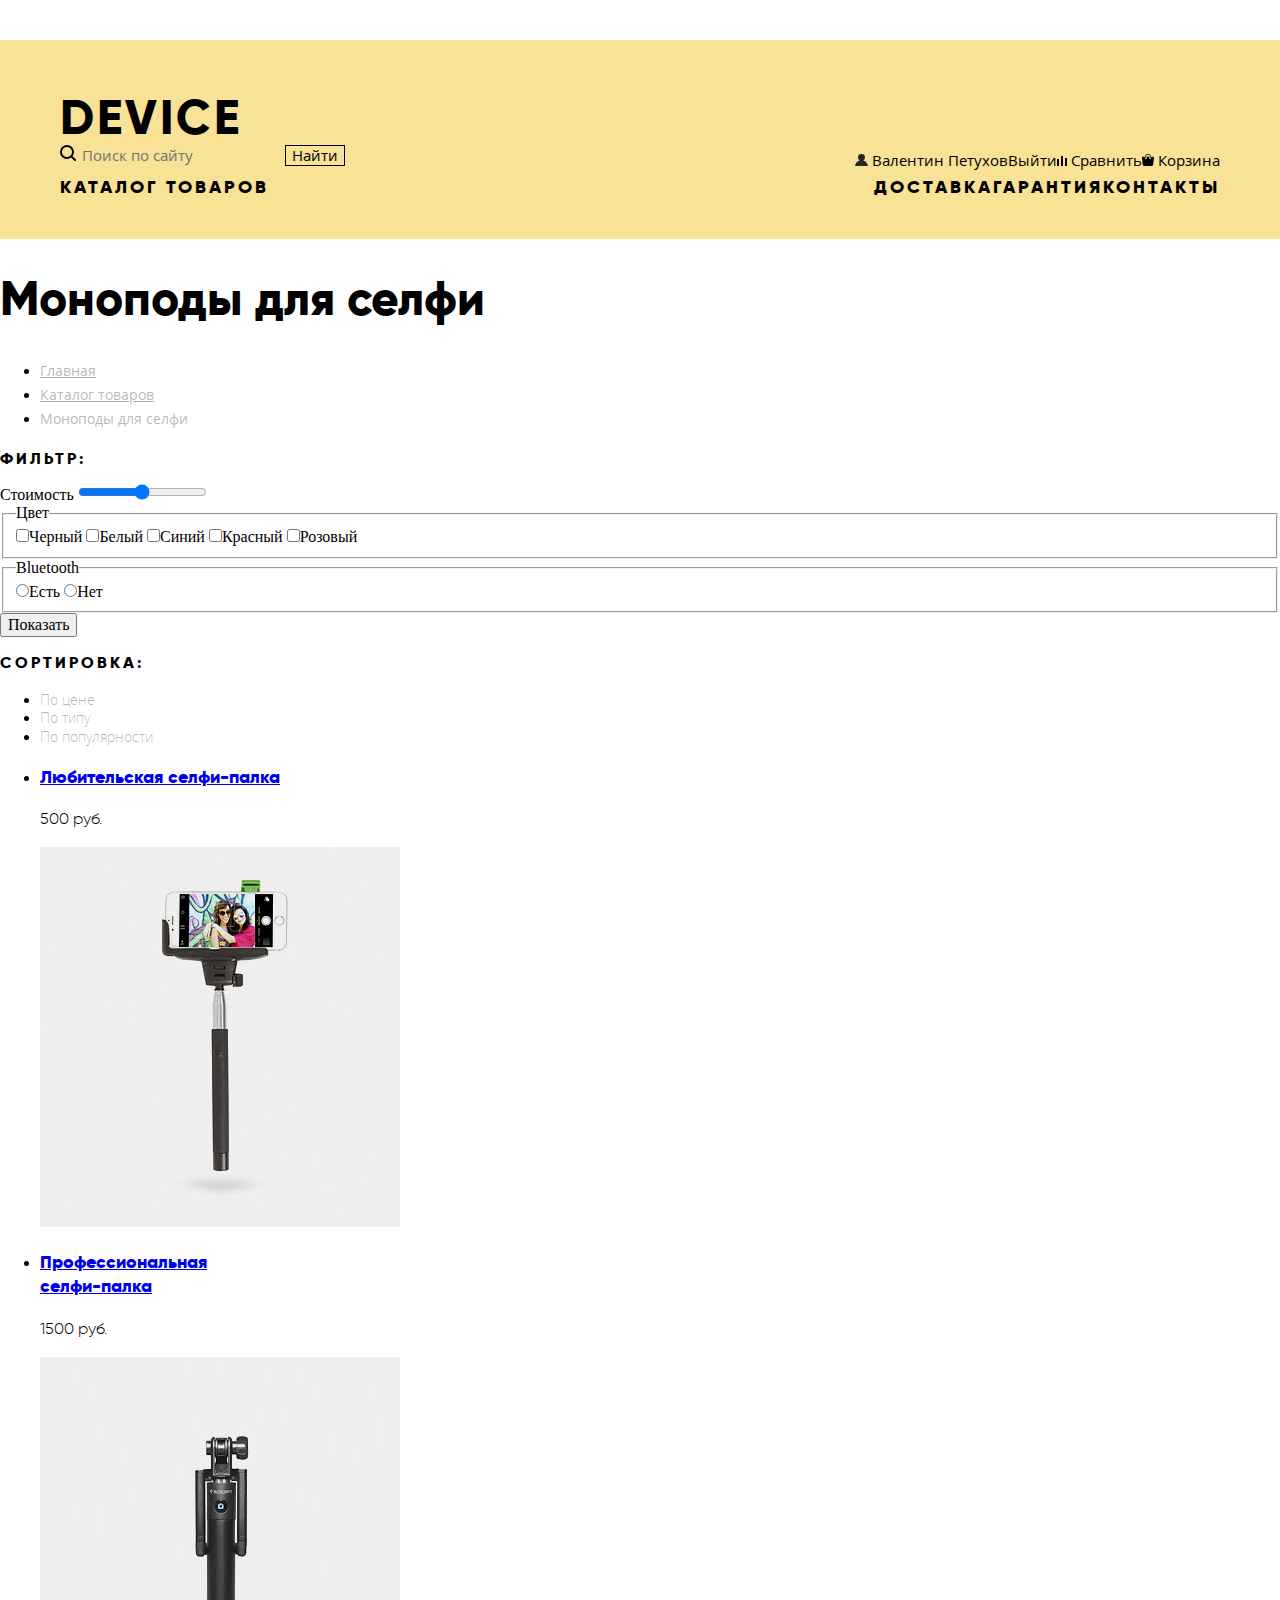
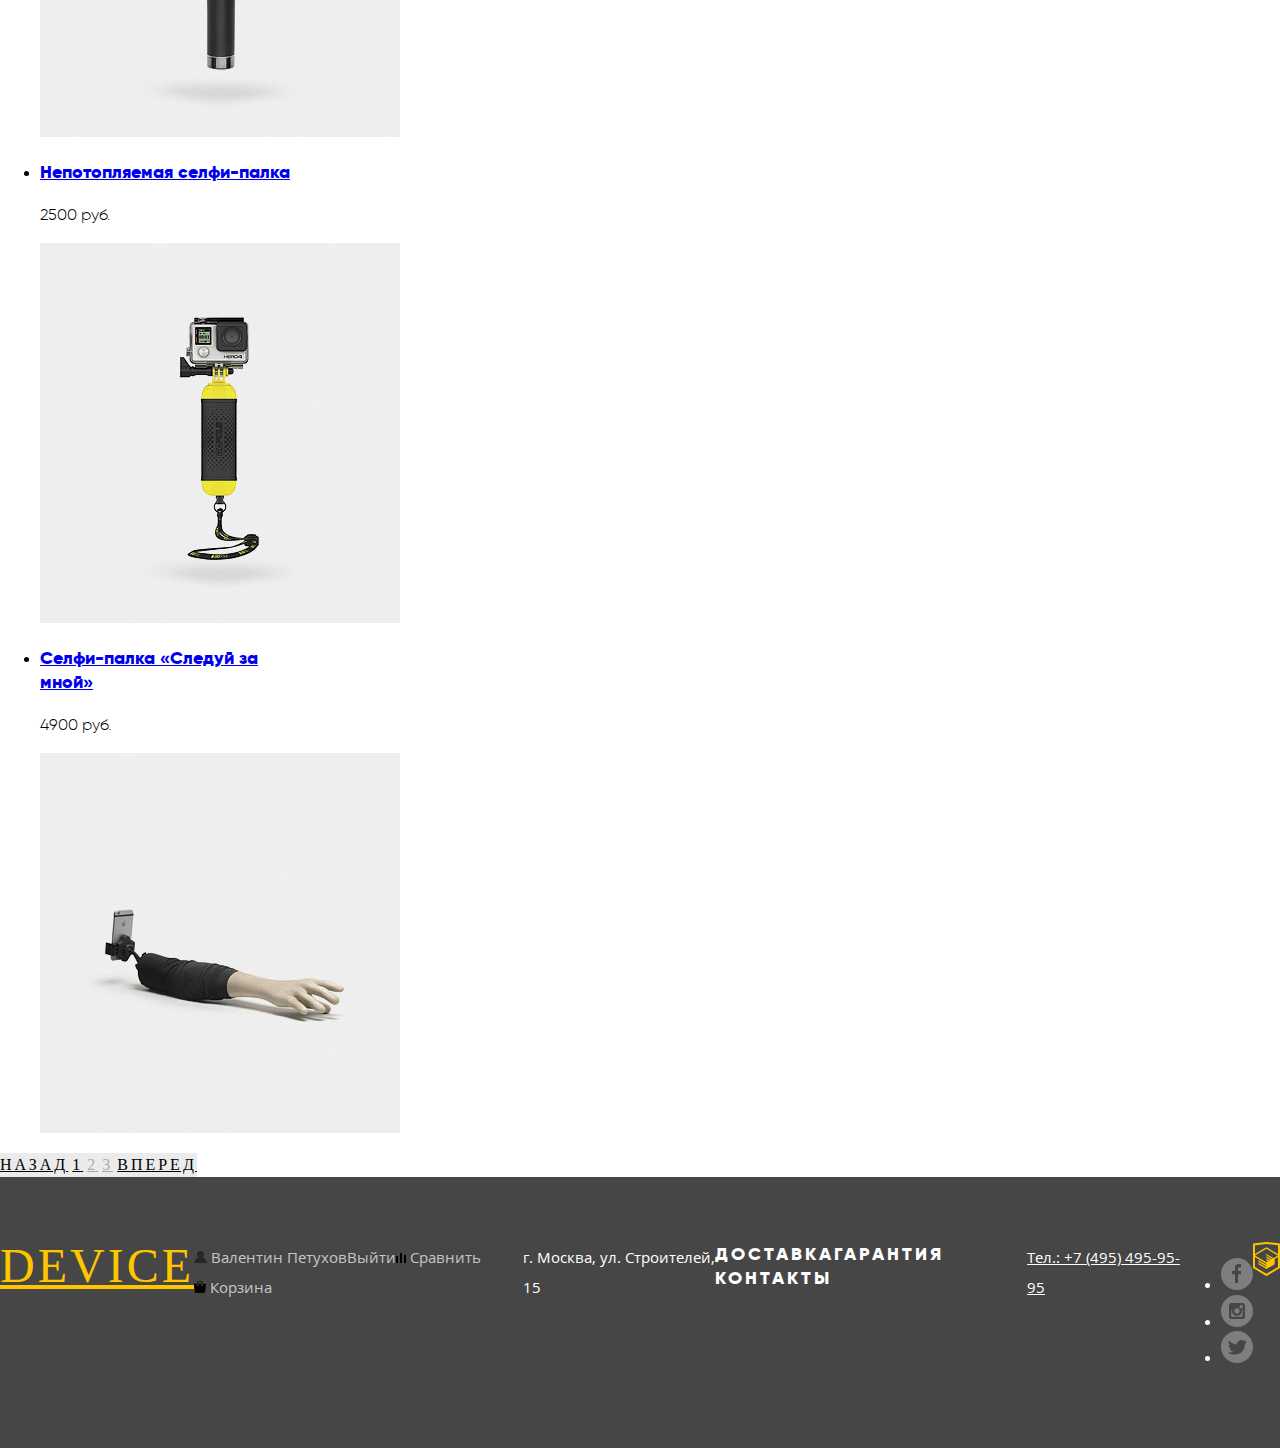
==== catalog.html @ 8aee14ae "Правки - сетки. Начало" ====
<!DOCTYPE html>
<html lang="ru">
  <head>
    <meta charset="utf-8">
    <title>HTML Academy: Девайс</title>
    <link href="css/normalize.css" rel="stylesheet">
    <link href="css/style.css" rel="stylesheet">
  </head>
  <body class="catalog-page">

    <!--<p>Репозиторий создан для обучения на интенсивном онлайн‑курсе «<a href="https://htmlacademy.ru/intensive/htmlcss">Профессиональный HTML и CSS, уровень 1</a>».</p>-->
    <header class="main-header">
      <nav class="main-navigation">
        <div class="flex-container">
          <a class="main-navigation-logo" href="index.html" title="Главная страница «DEVICE»">DEVICE</a>
        </div>

        <div class="flex-container">
          <form action="#" method="get" class="search">
            <svg xmlns="http://www.w3.org/2000/svg" width="16" height="16" viewBox="0 0 16 16">
              <path d="M15.7 14.3l-3.104-3.104A6.979 6.979 0 0 0 14 7a7 7 0 1 0-7 7 6.963 6.963 0 0 0 4.193-1.404L14.3 15.7c.185.184.38.3.7.3a1 1 0 0 0 1-1 .93.93 0 0 0-.3-.7zM2 7c0-2.762 2.238-5 5-5s5 2.238 5 5-2.238 5-5 5-5-2.238-5-5z"/>
            </svg>
            <input type="search" name="user-navigation-search" placeholder="Поиск по сайту">
            <input type="submit" value="Найти">
          </form>

          <ul class="user-menu">
            <li class="username"><a href="#">
              <svg xmlns="http://www.w3.org/2000/svg" width="13" height="12" viewBox="0 0 13 12">
                <path fill="#272525" d="M.032 12h12.937c-.163-2.643-2.074-4.837-4.671-5.543a3.47 3.47 0 0 0 1.687-2.972 3.485 3.485 0 0 0-6.97 0c0 1.264.68 2.361 1.688 2.972C2.106 7.163.194 9.357.032 12z"/>
              </svg>
              Валентин Петухов</a></li>
            <li class="login-link"><a href="#">Выйти</a></li>
            <li class="compare-link"><a href="#">
              <svg xmlns="http://www.w3.org/2000/svg" width="10" height="10" viewBox="0 0 10 10">
                <path d="M8 2h1.984v8H8zM0 3h1.984v7H0zM4 0h2v10H4z"/>
              </svg>
              Сравнить</a></li>
            <li class="cart-link"><a href="#">
              <svg xmlns="http://www.w3.org/2000/svg" width="12" height="12" viewBox="0 0 12 12">
                <path d="M11.864 3.017a.429.429 0 0 0-.327-.154H9.225V4.09c0 .563-.484 1.022-1.08 1.022-.594 0-1.078-.458-1.078-1.022V2.863H4.909V4.09c0 .563-.485 1.022-1.08 1.022-.595 0-1.078-.458-1.078-1.022V2.863H.438a.43.43 0 0 0-.327.154.472.472 0 0 0-.108.358l.776 7.134c.015.806.642 1.455 1.411 1.455h7.595c.77 0 1.396-.649 1.411-1.455l.776-7.134a.476.476 0 0 0-.108-.358z"/>
                <path d="M3.829 4.499c.239 0 .433-.184.433-.409V1.84c0-.632.672-1.022 1.295-1.022h1.079c.655 0 1.078.401 1.078 1.022v2.25c0 .225.194.409.431.409.239 0 .433-.184.433-.409V1.84C8.577.773 7.761 0 6.636 0H5.557c-1.19 0-2.159.826-2.159 1.84v2.25c0 .225.194.409.431.409z"/>
              </svg>
              Корзина</a></li>
          </ul>
        </div>

        <div class="flex-container">
          <ul class="topmenu product-navigation">
            <li class="product-navigation-title">
              <a href="#" class="down">Каталог товаров</a>
              <ul class="submenu visually-hidden product-navigation-list">
                <li><a href="#">Виртуальная реальность</a></li>
                <li><a href="catalog.html">Моноподы для селфи</a></li>
                <li><a href="#">Экшн-камеры</a></li>
                <li><a href="#">Фитнес-браслеты</a></li>
                <li><a href="#">Умные часы</a></li>
                <li><a href="#">Квадрокоптеры</a></li>
              </ul>
            </li>
          </ul>

          <ul class="services-navigation">
            <li class="delivery"><a href="#">Доставка</a></li>
            <li class="guarantee"><a href="#">Гарантия</a></li>
            <li class="contacts"><a href="#">Контакты</a></li>
          </ul>
        </div>
      </nav>
    </header>

    <main class="main-catalog-page">
      <h1 class="page-title">Моноподы для селфи</h1>

      <ul class="breadcrumbs">
        <li><a href="index.html">Главная</a></li>
        <li><a href="catalog.html">Каталог товаров</a></li>
        <li class="breadcrumbs-current"><a>Моноподы для селфи</a></li>
      </ul>

      <section class="block-filter">
        <h2>Фильтр:</h2>
        <form class="filter" action="https://echo.htmlacademy.ru" method="post">
          <div class="filter-cost">
            <label for="filter-cost-select">Стоимость</label>
            <input type="range" id="filter-cost-select" name="filter-cost-select" min="1" max="50000" step="100">
          </div>
          <fieldset class="filter-color">
            <legend>Цвет</legend>
            <label><input type="checkbox" name="filter-color-black" value="black">Черный</label>
            <label><input type="checkbox" name="filter-color-white" value="white">Белый</label>
            <label><input type="checkbox" name="filter-color-blue" value="blue">Синий</label>
            <label><input type="checkbox" name="filter-color-red" value="red">Красный</label>
            <label><input type="checkbox" name="filter-color-pink" value="pink">Розовый</label>
          </fieldset>
          <fieldset class="filter-bluetooth">
            <legend>Bluetooth</legend>
            <label><input type="radio" name="filter-bluetooth-select" value="yes">Есть</label>
            <label><input type="radio" name="filter-bluetooth-select" value="no">Нет</label>
          </fieldset>
          <button type="submit" name="button">Показать</button>
        </form>
      </section>

      <div class="sort">
        <h2>Сортировка:</h2>
        <ul class="sort-list">
          <li><a>По цене</a></li>
          <li><a>По типу</a></li>
          <li><a>По популярности</a></li>
        </ul>
      </div>

      <section class="catalog">
        <h2 class="visually-hidden">Список моноподов для селфи</h2>
        <ul class="catalog-list">
          <li class="catalog-item">
            <h3 class="catalog-item-title">
              <a href="#">
                  Любительская селфи-палка
              </a>
            </h3>
            <p class="price">
              500 руб.
            </p>
            <p class="catalog-item-image">
              <img src="img/item-1.jpg" width="360" height="380" alt="Любительская селфи-палка">
            </p>
          </li>
          <li class="catalog-item">
            <h3 class="catalog-item-title">
              <a href="#">
                  Профессиональная<br>
                  селфи-палка
              </a>
            </h3>
            <p class="price">
              1500 руб.
            </p>
            <p class="catalog-item-image">
              <img src="img/item-2.jpg" width="360" height="380" alt="Профессиональная селфи-палка">
            </p>
          </li>
          <li class="catalog-item">
            <h3 class="catalog-item-title">
              <a href="#">
                  Непотопляемая селфи-палка
              </a>
            </h3>
            <p class="price">
              2500 руб.
            </p>
            <p class="catalog-item-image">
              <img src="img/item-3.jpg" width="360" height="380" alt="Непотопляемая селфи-палка">
            </p>
          </li>
          <li class="catalog-item">
            <h3 class="catalog-item-title">
              <a href="#">
                  Селфи-палка «Следуй за<br>
                  мной»
              </a>
            </h3>
            <p class="price">
              4900 руб.
            </p>
            <p class="catalog-item-image">
              <img src="img/item-4.jpg" width="360" height="380" alt="Непотопляемая селфи-палка">
            </p>
          </li>
        </ul>
      </section>

      <div class="pagination">

          <a class="pagination-backward" href="">Назад</a>
          <a class="active" href="">1</a>
          <a href="">2</a>
          <a href="">3</a>
          <a class="pagination-forth" href="">Вперед</a>

      </div>
    </main>

    <footer class="page-footer">
      <a class="page-footer-logo" href="index.html" title="Главная страница «DEVICE»">
        DEVICE
      </a>

      <ul class="user-menu">
        <li class="username"><a href="#">
          <svg xmlns="http://www.w3.org/2000/svg" width="13" height="12" viewBox="0 0 13 12">
            <path fill="#272525" d="M.032 12h12.937c-.163-2.643-2.074-4.837-4.671-5.543a3.47 3.47 0 0 0 1.687-2.972 3.485 3.485 0 0 0-6.97 0c0 1.264.68 2.361 1.688 2.972C2.106 7.163.194 9.357.032 12z"/>
          </svg>
          Валентин Петухов</a></li>
        <li class="login-link"><a href="#">Выйти</a></li>
        <li class="compare-link"><a href="#">
          <svg xmlns="http://www.w3.org/2000/svg" width="10" height="10" viewBox="0 0 10 10">
            <path d="M8 2h1.984v8H8zM0 3h1.984v7H0zM4 0h2v10H4z"/>
          </svg>
          Сравнить</a></li>
        <li class="cart-link"><a href="#">
          <svg xmlns="http://www.w3.org/2000/svg" width="12" height="12" viewBox="0 0 12 12">
            <path d="M11.864 3.017a.429.429 0 0 0-.327-.154H9.225V4.09c0 .563-.484 1.022-1.08 1.022-.594 0-1.078-.458-1.078-1.022V2.863H4.909V4.09c0 .563-.485 1.022-1.08 1.022-.595 0-1.078-.458-1.078-1.022V2.863H.438a.43.43 0 0 0-.327.154.472.472 0 0 0-.108.358l.776 7.134c.015.806.642 1.455 1.411 1.455h7.595c.77 0 1.396-.649 1.411-1.455l.776-7.134a.476.476 0 0 0-.108-.358z"/>
            <path d="M3.829 4.499c.239 0 .433-.184.433-.409V1.84c0-.632.672-1.022 1.295-1.022h1.079c.655 0 1.078.401 1.078 1.022v2.25c0 .225.194.409.431.409.239 0 .433-.184.433-.409V1.84C8.577.773 7.761 0 6.636 0H5.557c-1.19 0-2.159.826-2.159 1.84v2.25c0 .225.194.409.431.409z"/>
          </svg>
          Корзина</a></li>
      </ul>

      <address class="address" title="Адрес">г. Москва, ул. Строителей, 15</address>

      <ul class="services-navigation">
        <li class="delivery"><a href="#">Доставка</a></li>
        <li class="guarantee"><a href="#">Гарантия</a></li>
        <li class="contacts"><a href="#">Контакты</a></li>
      </ul>

      <a href="tel:+74954959595" class="phone" aria-label="Позвоните нам">Тел.: +7 (495) 495-95-95</a>

      <ul class="social-list">
        <li><a class="social-btn social-btn-fb" href="#" title="Мы в Фейсбук">
          <svg xmlns="http://www.w3.org/2000/svg" width="32" height="32" viewBox="0 0 32 32">
            <path fill="#FFF" d="M16 0C7.164 0 0 7.163 0 16s7.164 16 16 16c8.837 0 16-7.164 16-16S24.837 0 16 0zm4.062 9.455h-3.021v3.444h3.021v3.445h-3.021v8.61H14.02v-8.61H11v-3.445h3.021V9.455c0-1.902 1.353-3.445 3.021-3.445h3.021v3.445z"/>
          </svg>
          </a>
        </li>
        <li><a class="social-btn social-btn-inst" href="#" title="Мы в Инстаграм">
          <svg xmlns="http://www.w3.org/2000/svg" width="32" height="32" viewBox="0 0 32 32">
            <g fill="#FFF">
              <path d="M20.916 16a4.938 4.938 0 1 1-9.877 0c0-.394.051-.773.138-1.14h-.897v6.838h11.396V14.86h-.897c.086.367.137.746.137 1.14z"/>
              <path d="M15.978 18.659c1.466 0 2.659-1.193 2.659-2.659s-1.193-2.659-2.659-2.659c-1.466 0-2.659 1.193-2.659 2.659s1.192 2.659 2.659 2.659zM18.637 10.302h3.039v3.039h-3.039z"/>
              <path d="M16 0C7.164 0 0 7.164 0 16c0 8.837 7.164 16 16 16 8.837 0 16-7.163 16-16 0-8.836-7.163-16-16-16zm7.955 21.698a2.285 2.285 0 0 1-2.279 2.279H10.279A2.285 2.285 0 0 1 8 21.698V10.302a2.286 2.286 0 0 1 2.279-2.279h11.396a2.286 2.286 0 0 1 2.279 2.279v11.396z"/>
            </g>
          </svg>
          </a>
        </li>
        <li><a class="social-btn social-btn-tw" href="#" title="Мы в Твиттер">
          <svg xmlns="http://www.w3.org/2000/svg" width="32" height="32" viewBox="0 0 32 32">
            <path fill="#FFF" d="M16 0C7.164 0 0 7.164 0 16c0 8.837 7.164 16 16 16 8.837 0 16-7.163 16-16 0-8.836-7.163-16-16-16zm7.944 12.809c-.251 6.516-3.463 10.832-10.992 10.702h-.486c-.447 0-4.543-.443-5.344-1.823 2.479.19 4.247-.406 5.12-1.136-1.048-.289-2.923-.461-3.251-2.848.384.104.618.221 1.299.113-1.307-.824-2.758-1.519-2.679-3.643.311.317 1.164.518 1.46.457-.768-.233-2.149-3.244-.974-4.781 1.984 1.79 4.075 3.482 7.804 3.643.227-2.214 1.24-3.699 3.168-4.325 1.84-.479 3.255.26 3.901 1.138.737-.224 1.453-.466 2.193-.685-.004.833-.569 1.463-.935 1.709.747.165 1.423-.475 1.423-.475-.184.963-1.094 1.725-1.707 1.954z"/>
          </svg>
          </a>
        </li>
      </ul>

      <div class="developer">
        <a href="https://htmlacademy.ru/intensive/htmlcss" title="Разработано">
          <svg xmlns="http://www.w3.org/2000/svg" width="26.943" height="34.09" viewBox="0 0 26.943 34.09">
            <path fill="#FFC600" d="M13.62.017L13.472 0 0 1.412v24.661l13.473 8.017 13.43-7.99.042-.025V1.412L13.62.017zm11.399 12.11L13.495 5.334l-.001-.104-.087.05-.088-.056v.109L1.925 12.118V3.147l11.548-1.212L25.02 3.147v8.98zm-11.614-5.34L24.923 13.5l-4.479 2.64-7.093-4.221-.014 1.415 5.904 3.513-.86.507-5.03-2.992-.014 1.415 3.827 2.275-.782.523-3.031-1.787-.014 1.413 1.853 1.091-1.8 1.081-11.356-6.751 11.371-6.835zm-11.48 8.34l11.411 6.791.016 1.044-7.942-4.728-.015 1.416 7.979 4.795.018 1.076-7.973-4.74-.013 1.414 8.021 4.822.046.025 8.143-4.872-.011-5.177 3.415-2.036v10.021L13.472 31.85 1.925 24.979v-9.852z"/>
          </svg>
        </a>
      </div>
    </footer>
  </body>
</html>
---- css/style.css ----
﻿@font-face {
  font-family: "Gilroy ExtraBold";
  src: url("../fonts/gilroyextrabold.woff2") format("woff2");
  font-weight: 700;
  font-style: normal;
}

@font-face {
  font-family: "Gilroy Light";
  src: url("../fonts/gilroylight.woff2") format("woff2");
  font-weight: 300;
  font-style: normal;
}

@font-face {
  font-family: "Open Sans Light";
  src: url("../fonts/opensans.woff2") format("woff2");
  font-weight: 300;
  font-style: normal;
}

@font-face {
  font-family: "Open Sans";
  src: url("../fonts/opensanslight.woff2") format("woff2");
  font-weight: 400;
  font-style: normal;
}

body {
  margin: 0;
  padding: 0;

  color: #000000;

  background-color: #ffffff;
}

.visually-hidden {
  position: absolute;
  clip: rect(0 0 0 0);
  width: 1px;
  height: 1px;
  margin: -1px;
}


a.main-navigation-logo {
  font-family: "Gilroy ExtraBold", Arial, sans-serif;
  font-size: 48px;
  color: #000000;
  letter-spacing: 3px;
  text-decoration: none;
}

a.main-navigation-logo:hover {
  color: rgba(0, 0, 0, 0.6);
}

a.main-navigation-logo:active {
  color: rgba(0, 0, 0, 0.3);
}

input[type="search"] {
  font-family: "Open Sans Light", Arial, sans-serif;
  font-size: 15px;

  background-color: transparent;
  border: none;
}

input[type="search"]::-webkit-input-placeholder,
input[type="search"]::-moz-placeholder,
input[type="search"]:-moz-placeholder,
input[type="search"]:-ms-input-placeholder {
  color: rgba(0, 0, 0, 0.3);
}


input[type="search"]:hover::-webkit-input-placeholder,
input[type="search"]:hover::-moz-placeholder,
input[type="search"]:hover:-moz-placeholder,
input[type="search"]:hover:-ms-input-placeholder {
  color: rgba(0, 0, 0, 0.6);
}

input[type="search"]:focus::-webkit-input-placeholder,
input[type="search"]:focus::-moz-placeholder,
input[type="search"]:focus:-moz-placeholder,
input[type="search"]:focus:-ms-input-placeholder {
  color: rgba(0, 0, 0, 1);
}

.search input[type="submit"] {
  font-family: "Open Sans Light", Arial, sans-serif;
  font-size: 15px;

  background-color: transparent;
  border: 1px solid #000000;
}

.search input[type="submit"]:hover {
  color: #ffffff;

  background-color: #000000;
}

.search input[type="submit"]:active {
  color: rgba(255, 255, 255, 0.3);

  background-color: #000000;
}

ul.user-menu {
  font-size: 0;
  list-style: none;
  margin: 0;
  padding: 0;
}
.user-menu li>a {
  font-family: "Open Sans Light", Arial, sans-serif;
  font-size: 15px;
  color: #000000;
  line-height: 30px;
  text-decoration: none;
}

.user-menu li>a:hover {
  color: rgba(0, 0, 0, 0.6);
}

.user-menu li>a:active {
  color: rgba(0, 0, 0, 0.3);
}


ul.topmenu,
ul.submenu {
  list-style: none;
  margin: 0;
  padding: 0;
}

.topmenu .down {
  font-family: "Gilroy ExtraBold", Arial, sans-serif;
  font-size: 18px;
  color: #000000;
  letter-spacing: 3px;
  line-height: 24px;
  text-transform: uppercase;
  text-decoration: none;
}

.topmenu .down:hover {
  color: rgba(0, 0, 0, 0.6);
}

.topmenu .down:active {
  color: rgba(0, 0, 0, 0.3);
}

.submenu li>a {
  font-family: "Open Sans Light", Arial, sans-serif;
  font-size: 15px;
  color: #000000;
  letter-spacing: 3px;
  line-height: 36px;
  text-decoration: none;
}

.submenu li>a:hover {
  color: rgba(0, 0, 0, 0.6);
}

.submenu li>a:active {
  color: rgba(0, 0, 0, 0.3);
}

ul.services-navigation {
  font-size: 0;
  list-style: none;
  margin: 0;
  padding: 0;
}

.services-navigation a {
  font-family: "Gilroy ExtraBold", Arial, sans-serif;
  font-size: 18px;
  color: #000000;
  line-height: 24px;
  letter-spacing: 3px;
  text-transform: uppercase;
  text-decoration: none;
}

.services-navigation a:hover {
  color: rgba(0, 0, 0, 0.6);
}

.services-navigation a:active {
  color: rgba(0, 0, 0, 0.3);
}




.slider-promo .slider-promo-title {
  font-family: "Gilroy ExtraBold", Arial, sans-serif;
  font-size: 47px;
  line-height: 56px;
}

.slider-promo .slider-promo-content {
  font-family: "Open Sans Light", Arial, sans-serif;
  font-size: 15px;
  line-height: 30px;
  letter-spacing: 0.5px;
}

.slider-promo .slider-promo-link {
  font-family: "Gilroy ExtraBold", Arial, sans-serif;
  font-size: 18px;
  color: #000000;
  text-decoration: none;
  text-transform: uppercase;
  letter-spacing: 3px;

  background-color: #f0c52e;
}

.slider-promo .slider-promo-link:hover {
  color: rgba(0, 0, 0, 1);
}

.slider-promo .slider-promo-link:active {
  color: rgba(0, 0, 0, 0.5);
}

.slider-promo .slider-promo-table td {
  font-family: "Gilroy Light";
  font-size: 36px;
  line-height: 48px;
  letter-spacing: 0.5px;
}

.slider-promo .slider-promo-table th {
  font-family: "Open Sans Light", Arial, sans-serif;
  font-size: 13px;
  font-weight: 400;
  line-height: 20px;
  letter-spacing: 0.5px;
}





.product-catalog-list img {
  background-color: rgba(240, 197, 46, 0.5);
}

.product-catalog-list img:hover {
  background-color: rgba(240, 197, 46, 1);
}

.product-catalog-list img:active {
  opacity: 0.3;
}

.product-catalog-list a:hover {
  color: rgba(0, 0, 0, 1);
}

.product-catalog-list a:active {
  color: rgba(0, 0, 0, 0.3);
}





.services {
  background-color: #e5e5e5;
}

.services-link {
  font-size: 18px;
  line-height: 24px;
  text-transform: uppercase;
  letter-spacing: 3px;

  background-color: #f0c52e;
}

.services-link:hover {
  color: #000000;
}

.services-link:active {
  color: #f7e184;

  background-color: #000000;
}

.services-content h2 {
  font-family: "Gilroy ExtraBold", Arial, sans-serif;
  font-size: 47px;
  line-height: 48px;
  letter-spacing: 0.5px;
}

.services-content p {
  font-family: "Open Sans Light", Arial, sans-serif;
  font-size: 15px;
  line-height: 30px;
  letter-spacing: 0.5px;
}






.brands a {
  filter: grayscale(100%);
  opacity: 0.2;
}

.brands a:hover {
  filter: none;
  opacity: 1;
}





.block-info-link {
  font-size: 18px;
  line-height: 24px;
  letter-spacing: 3px;
  text-transform: uppercase;

  background-color: #f0c52e;
}

.block-info-link:hover {
  color: rgba(0, 0, 0, 1);
}

.block-info-link:active {
  color: rgba(0, 0, 0, 0.3);
}

.block-about-us h2,
.block-contacts h2 {
  font-family: "Gilroy ExtraBold", Arial, sans-serif;
  font-size: 47px;
  line-height: 48px;
  letter-spacing: 0.5px;
}

.block-about-us p,
.block-contacts p {
  font-family: "Open Sans Light", Arial, sans-serif;
  font-size: 15px;
  line-height: 30px;
}

input[type="text"] + label {
  font-family: font-family: "Gilroy ExtraBold", Arial, sans-serif;
  font-size: 18px;
  line-height: 24px;
}





/*здесь начинается стилизация основного содержания страницы catalog.html*/
.main-catalog-page .page-title {
  font-family: "Gilroy ExtraBold", Arial, sans-serif;
  font-size: 47px;
  font-size: 48px;
}

.main-catalog-page .breadcrumbs a {
  font-family: "Open Sans Light", Arial, sans-serif;
  font-size: 14px;
  line-height: 24px;
  color: rgba(0, 0, 0, 0.3);
}

.main-catalog-page .breadcrumbs a:hover {
  color: rgba(0, 0, 0, 0.6);
}

.main-catalog-page .breadcrumbs a:active {
  color: rgba(0, 0, 0, 0.1);
}

.block-filter h2,
.sort h2 {
  font-family: "Gilroy ExtraBold", Arial, sans-serif;
  font-size: 16px;
  line-height: 24px;
  letter-spacing: 3px;
  text-transform: uppercase;
}

.sort .sort-list li>a {
  font-family: "Open Sans";
  font-size: 14px;
  line-height: 18px;
  color: rgba(0, 0, 0, 0.3);
}

.sort .sort-list li>a:hover {
  color: rgba(0, 0, 0, 0.6);
}

.sort .sort-list li>a:active {
  color: rgba(0, 0, 0, 1);
}

.catalog-list a {
  font-family: "Gilroy ExtraBold", Arial, sans-serif;
  font-size: 18px;
  line-height: 24px;
}

.catalog-list a:hover,
.catalog-list a:active {
  color: #000000;
}

.catalog-list .price {
  font-family: "Gilroy Light";
  font-size: 16px;
  line-height: 24px;
}

.pagination {
  display: inline-block;

  background-color: #ebebeb;
}

.pagination a {
  font-size: 16px;
  line-height: 24px;
  letter-spacing: 3px;
  color: rgba(0, 0, 0, 0.3);
  text-transform: uppercase;
}

.pagination a.pagination-backward,
.pagination a.pagination-forth {
  color: rgba(0, 0, 0, 1);
}

.pagination a.active {
  color: rgba(0, 0, 0, 1);
}

.pagination a.pagination-backward:hover,
.pagination a.pagination-forth:hover {
  background-color: #d9d9d9;
}

.pagination a.pagination-backward:active,
.pagination a.pagination-forth:active {
  color: rgba(0, 0, 0, 0.3);

  background-color: #d9d9d9;
}

/*здесь заканчивается стилизация основного содержания страницы catalog.html*/





.page-footer {
  color: #ffffff;

  background-color: #464646;
}

.page-footer-logo {
  font-size: 48px;
  line-height: 48px;
  letter-spacing: 3px;
  color: rgba(255, 198, 0, 1);
}

.page-footer-logo:hover {
  color: rgba(255, 198, 0, 0.6);
}

.page-footer-logo:active {
  color: rgba(255, 198, 0, 0.3);
}

.page-footer .user-menu a {
  color: rgba(255, 255, 255, 0.7);
}

.page-footer .user-menu a:hover {
  color: rgba(255, 255, 255, 1);
}

.page-footer .user-menu a:active {
  color: rgba(255, 255, 255, 0.3);
}

.page-footer .services-navigation a {
  color: rgba(255, 255, 255, 1);
}

.page-footer .services-navigation a:hover {
  color: rgba(255, 255, 255, 0.6);
}

.page-footer .services-navigation a:active {
  color: rgba(255, 255, 255, 0.3);
}

.page-footer .address {
  font-family: "Open Sans Light", Arial, sans-serif;
  font-size: 15px;
  line-height: 30px;
  font-style: normal;
}

.page-footer .phone {
  font-family: "Open Sans Light", Arial, sans-serif;
  font-size: 15px;
  line-height: 30px;
  color: #ffffff;
}

.phone:hover,
.phone:active {
  color: #ffffff;
}

.social-list a {
  opacity: 0.3;
}

.social-list a:hover {
  opacity: 0.6;
}

.social-list a:active {
  opacity: 0.1;
}

.developer a:hover {
  opacity: 0.6;
}

.developer a:active {
  opacity: 0.3;
}

/*Сеточные стили*/
html,
body {
  min-width: 1040px;
  min-height: 1750px;
}

.main-header {
  padding-top: 50px;
  padding-right: 60px;
  padding-bottom: 40px;
  padding-left: 60px;
  margin: 0 auto;
  margin-top: 40px;
  background-color: #f7e296;
}
.main-header .flex-container {
  display: flex;
  justify-content: space-between;
}

.user-menu li {
  display: inline-block;
}

.services-navigation li {
  display: inline-block;
}



.slider-promo {
  padding-left: 60px;
  padding-right: 60px;
  margin: 0 auto;
  margin-bottom: 108px;
}

.slide-1 .flex-container,
.slide-2 .flex-container,
.slide-3 .flex-container {
  display: flex;
  justify-content: center;
}

.slide-1 .flex-container-item-1 {
  margin-right: 125px;
}

.slide-2 .flex-container-item-1 {
  margin-right: 140px;
}

.slide-3 .flex-container-item-1 {
  margin-right: 40px;
}



.product-catalog {
  margin-bottom: 80px;
}

.product-catalog-list {
  margin: 0;
  padding: 0;

  display: flex;
  justify-content: center;
}

.product-catalog-list li {
  margin-right: 40px;
}

.product-catalog-list li:last-child {
  margin-right: 0;
}

.services {
  margin-bottom: 105px;

  display: flex;
}

.services-list {
  margin: 0;
  margin-right: 100px;
  padding: 0;

  width: 300px;
}




.brands {
  margin-bottom: 105px;
}

ul.brands-list {
  margin: 0;
  padding: 0;

  display: flex;
  justify-content: center;
  align-items: center;

  list-style: none;
}

ul.brands-list li {
  width: 260px;
  text-align: center;
  margin-right: 40px;
}

ul.brands-list li:last-child {
  margin-right: 0;
}

.block-info {
  display: flex;
  margin-bottom: 90px;
}

.block-about-us {
  width: 500px;
}

.block-contacts {
  width: 560px;
}

.page-footer {
  display: flex;
  padding-top: 65px;
  padding-bottom: 65px;
}
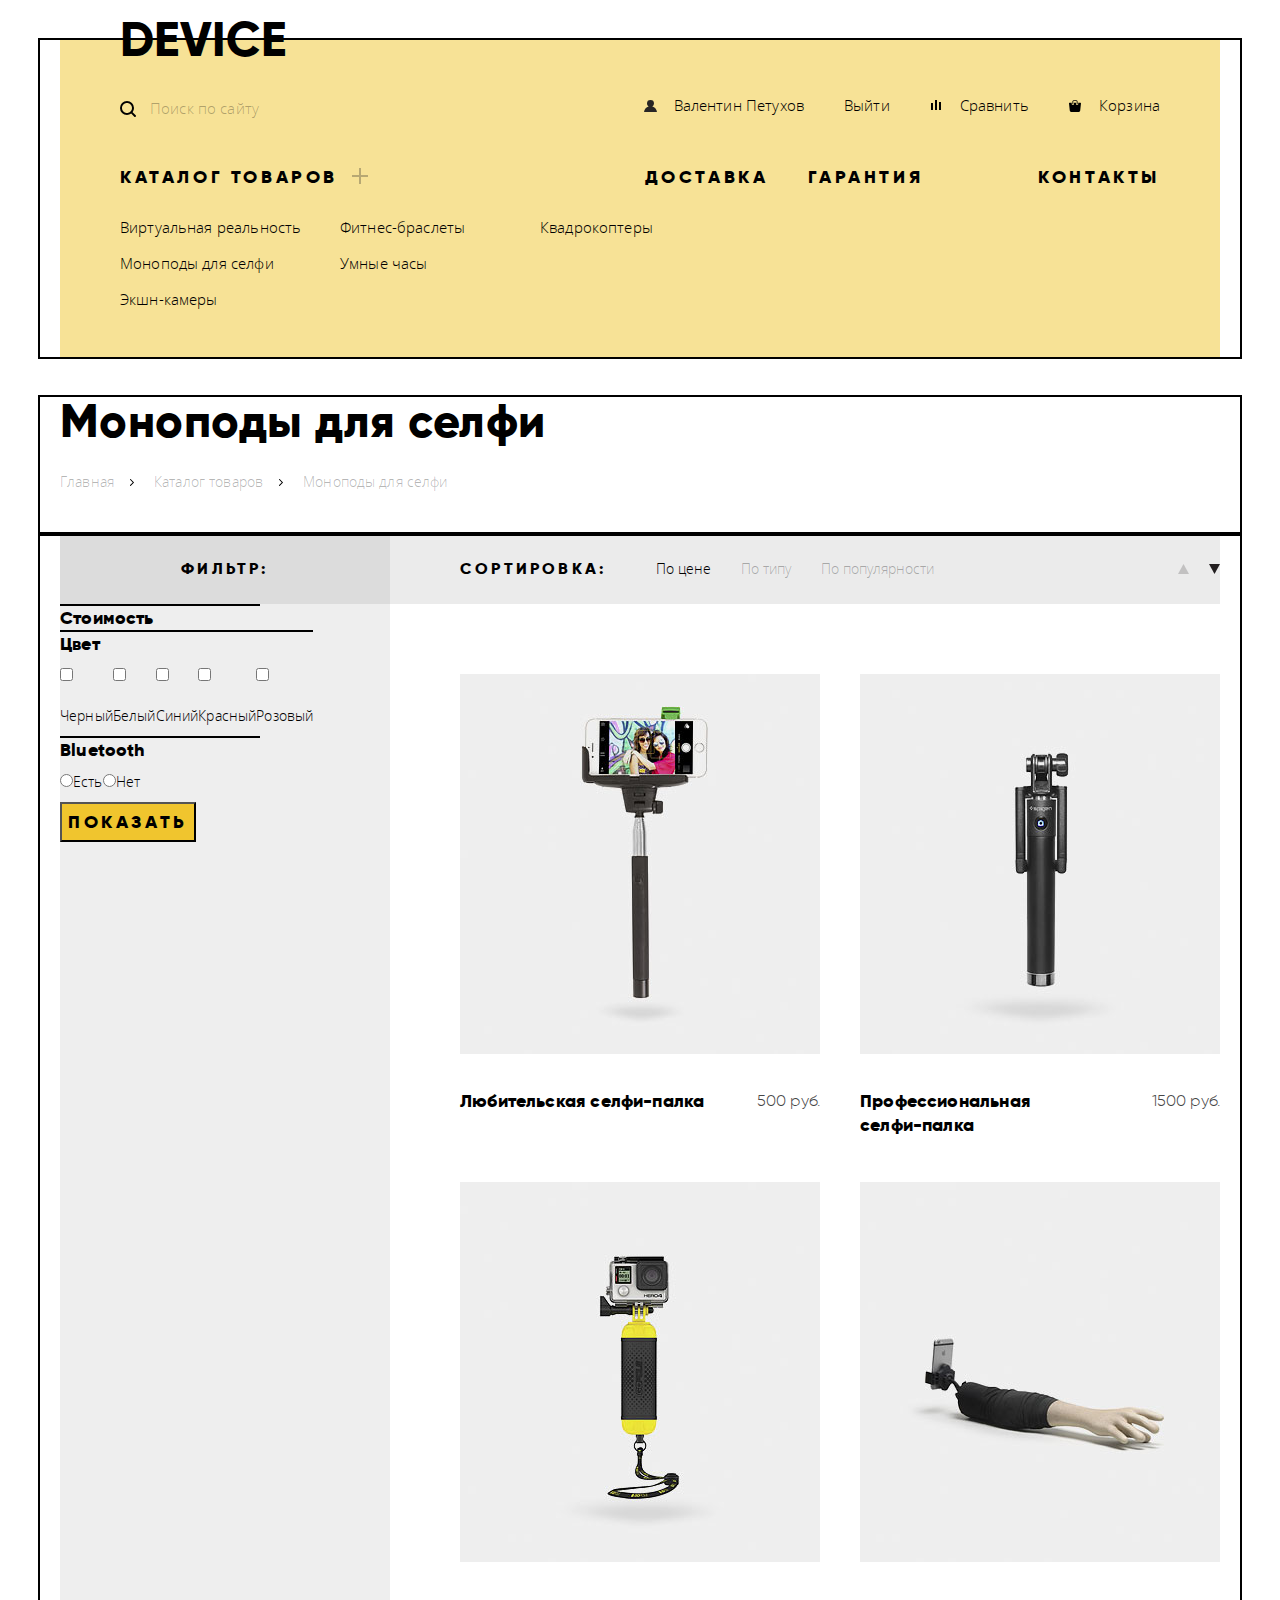
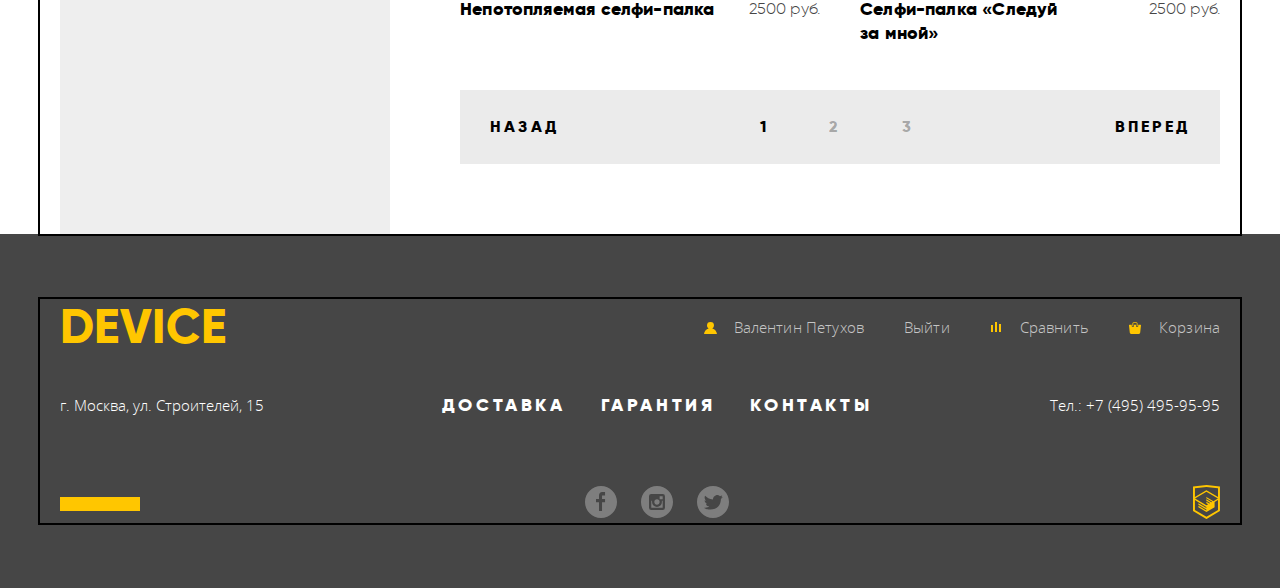
==== commit 3f8ceb1c: "Базовая стилизация и сетки" ====
--- a/catalog.html
+++ b/catalog.html
@@ -9,57 +9,49 @@
   <body class="catalog-page">
 
     <!--<p>Репозиторий создан для обучения на интенсивном онлайн‑курсе «<a href="https://htmlacademy.ru/intensive/htmlcss">Профессиональный HTML и CSS, уровень 1</a>».</p>-->
-    <header class="main-header">
-      <nav class="main-navigation">
-        <div class="flex-container">
-          <a class="main-navigation-logo" href="index.html" title="Главная страница «DEVICE»">DEVICE</a>
-        </div>
-
-        <div class="flex-container">
-          <form action="#" method="get" class="search">
-            <svg xmlns="http://www.w3.org/2000/svg" width="16" height="16" viewBox="0 0 16 16">
-              <path d="M15.7 14.3l-3.104-3.104A6.979 6.979 0 0 0 14 7a7 7 0 1 0-7 7 6.963 6.963 0 0 0 4.193-1.404L14.3 15.7c.185.184.38.3.7.3a1 1 0 0 0 1-1 .93.93 0 0 0-.3-.7zM2 7c0-2.762 2.238-5 5-5s5 2.238 5 5-2.238 5-5 5-5-2.238-5-5z"/>
-            </svg>
-            <input type="search" name="user-navigation-search" placeholder="Поиск по сайту">
-            <input type="submit" value="Найти">
-          </form>
+    <header class="container main-header">
+      <nav class="main-navigation" aria-label="Навигация по сайту">
+        <div class="flex">
+          <a class="main-navigation-logo" href="index.html" title="Перейти на главную «DEVICE»">DEVICE</a>
+        </div>
+
+        <div class="flex navigation-item">
+          <div class="">
+            <form class="search" action="#" method="get">
+              <input type="search" name="user-navigation-search" placeholder="Поиск по сайту"><input type="submit" value="Найти">
+            </form>
+          </div>
 
           <ul class="user-menu">
-            <li class="username"><a href="#">
-              <svg xmlns="http://www.w3.org/2000/svg" width="13" height="12" viewBox="0 0 13 12">
-                <path fill="#272525" d="M.032 12h12.937c-.163-2.643-2.074-4.837-4.671-5.543a3.47 3.47 0 0 0 1.687-2.972 3.485 3.485 0 0 0-6.97 0c0 1.264.68 2.361 1.688 2.972C2.106 7.163.194 9.357.032 12z"/>
-              </svg>
+            <li class="username"><a class="username-link" href="#">
               Валентин Петухов</a></li>
-            <li class="login-link"><a href="#">Выйти</a></li>
-            <li class="compare-link"><a href="#">
-              <svg xmlns="http://www.w3.org/2000/svg" width="10" height="10" viewBox="0 0 10 10">
-                <path d="M8 2h1.984v8H8zM0 3h1.984v7H0zM4 0h2v10H4z"/>
-              </svg>
+            <li class="exit"><a class="exit-link" href="#">
+              Выйти</a></li>
+            <li class="compare"><a class="compare-link" href="#">
               Сравнить</a></li>
-            <li class="cart-link"><a href="#">
-              <svg xmlns="http://www.w3.org/2000/svg" width="12" height="12" viewBox="0 0 12 12">
-                <path d="M11.864 3.017a.429.429 0 0 0-.327-.154H9.225V4.09c0 .563-.484 1.022-1.08 1.022-.594 0-1.078-.458-1.078-1.022V2.863H4.909V4.09c0 .563-.485 1.022-1.08 1.022-.595 0-1.078-.458-1.078-1.022V2.863H.438a.43.43 0 0 0-.327.154.472.472 0 0 0-.108.358l.776 7.134c.015.806.642 1.455 1.411 1.455h7.595c.77 0 1.396-.649 1.411-1.455l.776-7.134a.476.476 0 0 0-.108-.358z"/>
-                <path d="M3.829 4.499c.239 0 .433-.184.433-.409V1.84c0-.632.672-1.022 1.295-1.022h1.079c.655 0 1.078.401 1.078 1.022v2.25c0 .225.194.409.431.409.239 0 .433-.184.433-.409V1.84C8.577.773 7.761 0 6.636 0H5.557c-1.19 0-2.159.826-2.159 1.84v2.25c0 .225.194.409.431.409z"/>
-              </svg>
+            <li class="cart"><a class="cart-link" href="#">
               Корзина</a></li>
           </ul>
         </div>
 
-        <div class="flex-container">
+        <div class="flex">
           <ul class="topmenu product-navigation">
             <li class="product-navigation-title">
-              <a href="#" class="down">Каталог товаров</a>
-              <ul class="submenu visually-hidden product-navigation-list">
+              <a  class="down" href="#">Каталог товаров</a>
+              <ul class="submenu product-navigation-list">
                 <li><a href="#">Виртуальная реальность</a></li>
-                <li><a href="catalog.html">Моноподы для селфи</a></li>
-                <li><a href="#">Экшн-камеры</a></li>
                 <li><a href="#">Фитнес-браслеты</a></li>
-                <li><a href="#">Умные часы</a></li>
                 <li><a href="#">Квадрокоптеры</a></li>
               </ul>
-            </li>
-          </ul>
-
+              <ul class="submenu product-navigation-list">
+                <li><a href="catalog.html">Моноподы для селфи</a></li>
+                <li><a href="#">Умные часы</a></li>
+              </ul>
+              <ul class="submenu product-navigation-list">
+                <li><a href="#">Экшн-камеры</a></li>
+              </ul>
+            </li>
+          </ul>
           <ul class="services-navigation">
             <li class="delivery"><a href="#">Доставка</a></li>
             <li class="guarantee"><a href="#">Гарантия</a></li>
@@ -70,184 +62,208 @@
     </header>
 
     <main class="main-catalog-page">
-      <h1 class="page-title">Моноподы для селфи</h1>
-
-      <ul class="breadcrumbs">
-        <li><a href="index.html">Главная</a></li>
-        <li><a href="catalog.html">Каталог товаров</a></li>
-        <li class="breadcrumbs-current"><a>Моноподы для селфи</a></li>
-      </ul>
-
-      <section class="block-filter">
-        <h2>Фильтр:</h2>
-        <form class="filter" action="https://echo.htmlacademy.ru" method="post">
-          <div class="filter-cost">
-            <label for="filter-cost-select">Стоимость</label>
-            <input type="range" id="filter-cost-select" name="filter-cost-select" min="1" max="50000" step="100">
-          </div>
-          <fieldset class="filter-color">
-            <legend>Цвет</legend>
-            <label><input type="checkbox" name="filter-color-black" value="black">Черный</label>
-            <label><input type="checkbox" name="filter-color-white" value="white">Белый</label>
-            <label><input type="checkbox" name="filter-color-blue" value="blue">Синий</label>
-            <label><input type="checkbox" name="filter-color-red" value="red">Красный</label>
-            <label><input type="checkbox" name="filter-color-pink" value="pink">Розовый</label>
-          </fieldset>
-          <fieldset class="filter-bluetooth">
-            <legend>Bluetooth</legend>
-            <label><input type="radio" name="filter-bluetooth-select" value="yes">Есть</label>
-            <label><input type="radio" name="filter-bluetooth-select" value="no">Нет</label>
-          </fieldset>
-          <button type="submit" name="button">Показать</button>
-        </form>
-      </section>
-
-      <div class="sort">
-        <h2>Сортировка:</h2>
-        <ul class="sort-list">
-          <li><a>По цене</a></li>
-          <li><a>По типу</a></li>
-          <li><a>По популярности</a></li>
+      <div class="container">
+        <h1 class="page-title">Моноподы для селфи</h1>
+        <ul class="breadcrumbs">
+          <li><a href="index.html">Главная</a></li>
+          <li><a href="catalog.html">Каталог товаров</a></li>
+          <li><a>Моноподы для селфи</a></li>
         </ul>
       </div>
 
-      <section class="catalog">
-        <h2 class="visually-hidden">Список моноподов для селфи</h2>
-        <ul class="catalog-list">
-          <li class="catalog-item">
-            <h3 class="catalog-item-title">
-              <a href="#">
-                  Любительская селфи-палка
-              </a>
-            </h3>
-            <p class="price">
-              500 руб.
-            </p>
-            <p class="catalog-item-image">
-              <img src="img/item-1.jpg" width="360" height="380" alt="Любительская селфи-палка">
-            </p>
-          </li>
-          <li class="catalog-item">
-            <h3 class="catalog-item-title">
-              <a href="#">
-                  Профессиональная<br>
-                  селфи-палка
-              </a>
-            </h3>
-            <p class="price">
-              1500 руб.
-            </p>
-            <p class="catalog-item-image">
-              <img src="img/item-2.jpg" width="360" height="380" alt="Профессиональная селфи-палка">
-            </p>
-          </li>
-          <li class="catalog-item">
-            <h3 class="catalog-item-title">
-              <a href="#">
-                  Непотопляемая селфи-палка
-              </a>
-            </h3>
-            <p class="price">
-              2500 руб.
-            </p>
-            <p class="catalog-item-image">
-              <img src="img/item-3.jpg" width="360" height="380" alt="Непотопляемая селфи-палка">
-            </p>
-          </li>
-          <li class="catalog-item">
-            <h3 class="catalog-item-title">
-              <a href="#">
-                  Селфи-палка «Следуй за<br>
-                  мной»
-              </a>
-            </h3>
-            <p class="price">
-              4900 руб.
-            </p>
-            <p class="catalog-item-image">
-              <img src="img/item-4.jpg" width="360" height="380" alt="Непотопляемая селфи-палка">
-            </p>
-          </li>
-        </ul>
-      </section>
-
-      <div class="pagination">
-
-          <a class="pagination-backward" href="">Назад</a>
-          <a class="active" href="">1</a>
-          <a href="">2</a>
-          <a href="">3</a>
-          <a class="pagination-forth" href="">Вперед</a>
-
+      <div class="catalog-column container">
+              <section class="filters">
+                <span class="text">Фильтр:</span>
+                <form class="filter" method="get" action="https://echo.htmlacademy.ru">
+                  <fieldset class="filter-item filter-cost">
+                    <legend>Стоимость</legend>
+                    <div class="range-filter">
+                      <div class="range-controls">
+                        <div class="scale"></div>
+                        <div class="toggle toggle-min"></div>
+                        <div class="toggle toggle-max"></div>
+                      </div>
+                      <div class="price-controls"></div>
+                    </div>
+                  </fieldset>
+
+                  <fieldset class="filter-item filter-color">
+                    <legend>Цвет</legend>
+                    <label><input type="checkbox" name="filter-color-black" value="black">Черный</label>
+                    <label><input type="checkbox" name="filter-color-white" value="white">Белый</label>
+                    <label><input type="checkbox" name="filter-color-blue" value="blue">Синий</label>
+                    <label><input type="checkbox" name="filter-color-red" value="red">Красный</label>
+                    <label><input type="checkbox" name="filter-color-pink" value="pink">Розовый</label>
+                  </fieldset>
+                  <fieldset class="filter-item filter-bluetooth">
+                    <legend>Bluetooth</legend>
+                    <label><input type="radio" name="filter-bluetooth-select" value="yes">Есть</label>
+                    <label><input type="radio" name="filter-bluetooth-select" value="no">Нет</label>
+                  </fieldset>
+                  <button class="btn" type="submit" name="button">Показать</button>
+                </form>
+              </section>
+
+              <section class="catalog">
+                <div class="flex select-wrap">
+                  <div class="hold-select">
+                    <span class="text">Сортировка:</span>
+                    <ul class="sorting-list">
+                      <li><a class="active">По цене</a></li>
+                      <li><a>По типу</a></li>
+                      <li><a>По популярности</a></li>
+                    </ul>
+                  </div>
+                  <div class="indicator">
+                    <a class="up-dir" href="#">
+                      <svg xmlns="http://www.w3.org/2000/svg" width="11" height="10" viewBox="0 0 11 10">
+                        <path fill="#231F20" d="M5.5 0L0 10h11z"/>
+                      </svg>
+                    </a>
+                    <a class="down-dir active" href="#">
+                      <svg xmlns="http://www.w3.org/2000/svg" width="11" height="10" viewBox="0 0 11 10">
+                        <path fill="#231F20" d="M5.5 10L0 0h11"/>
+                      </svg>
+                    </a>
+                  </div>
+                </div>
+                <div class="product-items">
+                  <div class="product-wrap">
+                    <div class="product-item">
+                      <img src="img/item-1.jpg" width="360" height="380" alt="Любительская селфи-палка">
+                      <div class="product-buttons">
+                        <a href="#" class="btn">В корзину</a>
+                        <a href="#" class="add-to-comparison">Добавить к сравнению</a>
+                      </div>
+                    </div>
+                    <div class="product-tittle">
+                      <a href="#">Любительская селфи-палка</a>
+                      <span class="product-price">500 руб.</span>
+                    </div>
+                  </div>
+                  <div class="product-wrap">
+                    <div class="product-item">
+                      <img src="img/item-2.jpg" width="360" height="380" alt="Профессиональная селфи-палка">
+                      <div class="product-buttons">
+                        <a href="#" class="btn">В корзину</a>
+                        <a href="#" class="add-to-comparison">Добавить к сравнению</a>
+                      </div>
+                    </div>
+                    <div class="product-tittle">
+                      <a href="#">Профессиональная<br>
+                        селфи-палка</a>
+                      <span class="product-price">1500 руб.</span>
+                    </div>
+                  </div>
+                  <div class="product-wrap">
+                    <div class="product-item">
+                      <img src="img/item-3.jpg" width="360" height="380" alt="Непотопляемая селфи-палка">
+                      <div class="product-buttons">
+                        <a href="#" class="btn">В корзину</a>
+                        <a href="#" class="add-to-comparison">Добавить к сравнению</a>
+                      </div>
+                    </div>
+                    <div class="product-tittle">
+                      <a href="#">Непотопляемая селфи-палка</a>
+                      <span class="product-price">2500 руб.</span>
+                    </div>
+                  </div>
+                  <div class="product-wrap">
+                    <div class="product-item">
+                      <img src="img/item-4.jpg" width="360" height="380" alt="Селфи-палка «Следуй за мной»">
+                      <div class="product-buttons">
+                        <a href="#" class="btn">В корзину</a>
+                        <a href="#" class="add-to-comparison">Добавить к сравнению</a>
+                      </div>
+                    </div>
+                    <div class="product-tittle">
+                      <a href="#">Селфи-палка «Следуй<br>
+                        за мной»</a>
+                      <span class="product-price">2500 руб.</span>
+                    </div>
+                  </div>
+                  <ul class="pagination">
+                      <li><a class="previous" href="">Назад</a></li>
+                      <li>
+                        <ol class="page-number">
+                          <li><a class="active" href="">1</a></li>
+                          <li><a href="">2</a></li>
+                          <li><a href="">3</a></li>
+                        </ol>
+                      </li>
+                      <li><a class="next" href="">Вперед</a></li>
+                  </ul>
+                </div>
+              </section>
       </div>
     </main>
 
     <footer class="page-footer">
-      <a class="page-footer-logo" href="index.html" title="Главная страница «DEVICE»">
-        DEVICE
-      </a>
-
-      <ul class="user-menu">
-        <li class="username"><a href="#">
-          <svg xmlns="http://www.w3.org/2000/svg" width="13" height="12" viewBox="0 0 13 12">
-            <path fill="#272525" d="M.032 12h12.937c-.163-2.643-2.074-4.837-4.671-5.543a3.47 3.47 0 0 0 1.687-2.972 3.485 3.485 0 0 0-6.97 0c0 1.264.68 2.361 1.688 2.972C2.106 7.163.194 9.357.032 12z"/>
-          </svg>
-          Валентин Петухов</a></li>
-        <li class="login-link"><a href="#">Выйти</a></li>
-        <li class="compare-link"><a href="#">
-          <svg xmlns="http://www.w3.org/2000/svg" width="10" height="10" viewBox="0 0 10 10">
-            <path d="M8 2h1.984v8H8zM0 3h1.984v7H0zM4 0h2v10H4z"/>
-          </svg>
-          Сравнить</a></li>
-        <li class="cart-link"><a href="#">
-          <svg xmlns="http://www.w3.org/2000/svg" width="12" height="12" viewBox="0 0 12 12">
-            <path d="M11.864 3.017a.429.429 0 0 0-.327-.154H9.225V4.09c0 .563-.484 1.022-1.08 1.022-.594 0-1.078-.458-1.078-1.022V2.863H4.909V4.09c0 .563-.485 1.022-1.08 1.022-.595 0-1.078-.458-1.078-1.022V2.863H.438a.43.43 0 0 0-.327.154.472.472 0 0 0-.108.358l.776 7.134c.015.806.642 1.455 1.411 1.455h7.595c.77 0 1.396-.649 1.411-1.455l.776-7.134a.476.476 0 0 0-.108-.358z"/>
-            <path d="M3.829 4.499c.239 0 .433-.184.433-.409V1.84c0-.632.672-1.022 1.295-1.022h1.079c.655 0 1.078.401 1.078 1.022v2.25c0 .225.194.409.431.409.239 0 .433-.184.433-.409V1.84C8.577.773 7.761 0 6.636 0H5.557c-1.19 0-2.159.826-2.159 1.84v2.25c0 .225.194.409.431.409z"/>
-          </svg>
-          Корзина</a></li>
-      </ul>
-
-      <address class="address" title="Адрес">г. Москва, ул. Строителей, 15</address>
-
-      <ul class="services-navigation">
-        <li class="delivery"><a href="#">Доставка</a></li>
-        <li class="guarantee"><a href="#">Гарантия</a></li>
-        <li class="contacts"><a href="#">Контакты</a></li>
-      </ul>
-
-      <a href="tel:+74954959595" class="phone" aria-label="Позвоните нам">Тел.: +7 (495) 495-95-95</a>
-
-      <ul class="social-list">
-        <li><a class="social-btn social-btn-fb" href="#" title="Мы в Фейсбук">
-          <svg xmlns="http://www.w3.org/2000/svg" width="32" height="32" viewBox="0 0 32 32">
-            <path fill="#FFF" d="M16 0C7.164 0 0 7.163 0 16s7.164 16 16 16c8.837 0 16-7.164 16-16S24.837 0 16 0zm4.062 9.455h-3.021v3.444h3.021v3.445h-3.021v8.61H14.02v-8.61H11v-3.445h3.021V9.455c0-1.902 1.353-3.445 3.021-3.445h3.021v3.445z"/>
-          </svg>
+      <div class="container">
+        <div class="flex flex-container-1">
+          <a class="page-footer-logo" href="index.html" title="Перейти на главную «DEVICE»">
+            DEVICE
           </a>
-        </li>
-        <li><a class="social-btn social-btn-inst" href="#" title="Мы в Инстаграм">
-          <svg xmlns="http://www.w3.org/2000/svg" width="32" height="32" viewBox="0 0 32 32">
-            <g fill="#FFF">
-              <path d="M20.916 16a4.938 4.938 0 1 1-9.877 0c0-.394.051-.773.138-1.14h-.897v6.838h11.396V14.86h-.897c.086.367.137.746.137 1.14z"/>
-              <path d="M15.978 18.659c1.466 0 2.659-1.193 2.659-2.659s-1.193-2.659-2.659-2.659c-1.466 0-2.659 1.193-2.659 2.659s1.192 2.659 2.659 2.659zM18.637 10.302h3.039v3.039h-3.039z"/>
-              <path d="M16 0C7.164 0 0 7.164 0 16c0 8.837 7.164 16 16 16 8.837 0 16-7.163 16-16 0-8.836-7.163-16-16-16zm7.955 21.698a2.285 2.285 0 0 1-2.279 2.279H10.279A2.285 2.285 0 0 1 8 21.698V10.302a2.286 2.286 0 0 1 2.279-2.279h11.396a2.286 2.286 0 0 1 2.279 2.279v11.396z"/>
-            </g>
-          </svg>
-          </a>
-        </li>
-        <li><a class="social-btn social-btn-tw" href="#" title="Мы в Твиттер">
-          <svg xmlns="http://www.w3.org/2000/svg" width="32" height="32" viewBox="0 0 32 32">
-            <path fill="#FFF" d="M16 0C7.164 0 0 7.164 0 16c0 8.837 7.164 16 16 16 8.837 0 16-7.163 16-16 0-8.836-7.163-16-16-16zm7.944 12.809c-.251 6.516-3.463 10.832-10.992 10.702h-.486c-.447 0-4.543-.443-5.344-1.823 2.479.19 4.247-.406 5.12-1.136-1.048-.289-2.923-.461-3.251-2.848.384.104.618.221 1.299.113-1.307-.824-2.758-1.519-2.679-3.643.311.317 1.164.518 1.46.457-.768-.233-2.149-3.244-.974-4.781 1.984 1.79 4.075 3.482 7.804 3.643.227-2.214 1.24-3.699 3.168-4.325 1.84-.479 3.255.26 3.901 1.138.737-.224 1.453-.466 2.193-.685-.004.833-.569 1.463-.935 1.709.747.165 1.423-.475 1.423-.475-.184.963-1.094 1.725-1.707 1.954z"/>
-          </svg>
-          </a>
-        </li>
-      </ul>
-
-      <div class="developer">
-        <a href="https://htmlacademy.ru/intensive/htmlcss" title="Разработано">
-          <svg xmlns="http://www.w3.org/2000/svg" width="26.943" height="34.09" viewBox="0 0 26.943 34.09">
-            <path fill="#FFC600" d="M13.62.017L13.472 0 0 1.412v24.661l13.473 8.017 13.43-7.99.042-.025V1.412L13.62.017zm11.399 12.11L13.495 5.334l-.001-.104-.087.05-.088-.056v.109L1.925 12.118V3.147l11.548-1.212L25.02 3.147v8.98zm-11.614-5.34L24.923 13.5l-4.479 2.64-7.093-4.221-.014 1.415 5.904 3.513-.86.507-5.03-2.992-.014 1.415 3.827 2.275-.782.523-3.031-1.787-.014 1.413 1.853 1.091-1.8 1.081-11.356-6.751 11.371-6.835zm-11.48 8.34l11.411 6.791.016 1.044-7.942-4.728-.015 1.416 7.979 4.795.018 1.076-7.973-4.74-.013 1.414 8.021 4.822.046.025 8.143-4.872-.011-5.177 3.415-2.036v10.021L13.472 31.85 1.925 24.979v-9.852z"/>
-          </svg>
-        </a>
+
+          <ul class="user-menu">
+            <li class="username"><a class="username-link" href="#">
+              Валентин Петухов</a></li>
+            <li class="exit"><a class="exit-link" href="#">
+              Выйти</a></li>
+            <li class="compare"><a class="compare-link" href="#">
+              Сравнить</a></li>
+            <li class="cart"><a class="cart-link" href="#">
+              Корзина</a></li>
+          </ul>
+        </div>
+
+        <div class="flex flex-container-2">
+          <address class="address" title="Адрес">г. Москва, ул. Строителей, 15</address>
+
+          <ul class="services-navigation">
+            <li class="delivery"><a href="#">Доставка</a></li>
+            <li class="guarantee"><a href="#">Гарантия</a></li>
+            <li class="contacts"><a href="#">Контакты</a></li>
+          </ul>
+
+          <a href="tel:+74954959595" class="phone" aria-label="Позвоните нам">Тел.: +7 (495) 495-95-95</a>
+        </div>
+
+        <div class="flex flex-container-3">
+          <span class="style-element"></span>
+          <ul class="social-list">
+            <li><a class="social-btn social-btn-fb" href="#" title="Мы в Фейсбук">
+              <svg xmlns="http://www.w3.org/2000/svg" width="32" height="32" viewBox="0 0 32 32">
+                <path fill="#FFF" d="M16 0C7.164 0 0 7.163 0 16s7.164 16 16 16c8.837 0 16-7.164 16-16S24.837 0 16 0zm4.062 9.455h-3.021v3.444h3.021v3.445h-3.021v8.61H14.02v-8.61H11v-3.445h3.021V9.455c0-1.902 1.353-3.445 3.021-3.445h3.021v3.445z"/>
+              </svg>
+              </a>
+            </li>
+            <li><a class="social-btn social-btn-inst" href="#" title="Мы в Инстаграм">
+              <svg xmlns="http://www.w3.org/2000/svg" width="32" height="32" viewBox="0 0 32 32">
+                <g fill="#FFF">
+                  <path d="M20.916 16a4.938 4.938 0 1 1-9.877 0c0-.394.051-.773.138-1.14h-.897v6.838h11.396V14.86h-.897c.086.367.137.746.137 1.14z"/>
+                  <path d="M15.978 18.659c1.466 0 2.659-1.193 2.659-2.659s-1.193-2.659-2.659-2.659c-1.466 0-2.659 1.193-2.659 2.659s1.192 2.659 2.659 2.659zM18.637 10.302h3.039v3.039h-3.039z"/>
+                  <path d="M16 0C7.164 0 0 7.164 0 16c0 8.837 7.164 16 16 16 8.837 0 16-7.163 16-16 0-8.836-7.163-16-16-16zm7.955 21.698a2.285 2.285 0 0 1-2.279 2.279H10.279A2.285 2.285 0 0 1 8 21.698V10.302a2.286 2.286 0 0 1 2.279-2.279h11.396a2.286 2.286 0 0 1 2.279 2.279v11.396z"/>
+                </g>
+              </svg>
+              </a>
+            </li>
+            <li><a class="social-btn social-btn-tw" href="#" title="Мы в Твиттер">
+              <svg xmlns="http://www.w3.org/2000/svg" width="32" height="32" viewBox="0 0 32 32">
+                <path fill="#FFF" d="M16 0C7.164 0 0 7.164 0 16c0 8.837 7.164 16 16 16 8.837 0 16-7.163 16-16 0-8.836-7.163-16-16-16zm7.944 12.809c-.251 6.516-3.463 10.832-10.992 10.702h-.486c-.447 0-4.543-.443-5.344-1.823 2.479.19 4.247-.406 5.12-1.136-1.048-.289-2.923-.461-3.251-2.848.384.104.618.221 1.299.113-1.307-.824-2.758-1.519-2.679-3.643.311.317 1.164.518 1.46.457-.768-.233-2.149-3.244-.974-4.781 1.984 1.79 4.075 3.482 7.804 3.643.227-2.214 1.24-3.699 3.168-4.325 1.84-.479 3.255.26 3.901 1.138.737-.224 1.453-.466 2.193-.685-.004.833-.569 1.463-.935 1.709.747.165 1.423-.475 1.423-.475-.184.963-1.094 1.725-1.707 1.954z"/>
+              </svg>
+              </a>
+            </li>
+          </ul>
+
+          <div class="developer">
+            <a href="https://htmlacademy.ru/intensive/htmlcss" title="Разработано">
+              <svg xmlns="http://www.w3.org/2000/svg" width="26.943" height="34.09" viewBox="0 0 26.943 34.09">
+                <path fill="#FFC600" d="M13.62.017L13.472 0 0 1.412v24.661l13.473 8.017 13.43-7.99.042-.025V1.412L13.62.017zm11.399 12.11L13.495 5.334l-.001-.104-.087.05-.088-.056v.109L1.925 12.118V3.147l11.548-1.212L25.02 3.147v8.98zm-11.614-5.34L24.923 13.5l-4.479 2.64-7.093-4.221-.014 1.415 5.904 3.513-.86.507-5.03-2.992-.014 1.415 3.827 2.275-.782.523-3.031-1.787-.014 1.413 1.853 1.091-1.8 1.081-11.356-6.751 11.371-6.835zm-11.48 8.34l11.411 6.791.016 1.044-7.942-4.728-.015 1.416 7.979 4.795.018 1.076-7.973-4.74-.013 1.414 8.021 4.822.046.025 8.143-4.872-.011-5.177 3.415-2.036v10.021L13.472 31.85 1.925 24.979v-9.852z"/>
+              </svg>
+            </a>
+          </div>
+        </div>
       </div>
     </footer>
   </body>
--- a/css/style.css
+++ b/css/style.css
@@ -1,38 +1,64 @@
 ﻿@font-face {
-  font-family: "Gilroy ExtraBold";
+  font-family: "Gilroy";
   src: url("../fonts/gilroyextrabold.woff2") format("woff2");
-  font-weight: 700;
+  font-weight: 800;
   font-style: normal;
 }
 
 @font-face {
-  font-family: "Gilroy Light";
+  font-family: "Gilroy";
   src: url("../fonts/gilroylight.woff2") format("woff2");
   font-weight: 300;
   font-style: normal;
 }
 
 @font-face {
-  font-family: "Open Sans Light";
+  font-family: "OpenSans";
   src: url("../fonts/opensans.woff2") format("woff2");
-  font-weight: 300;
-  font-style: normal;
-}
-
-@font-face {
-  font-family: "Open Sans";
-  src: url("../fonts/opensanslight.woff2") format("woff2");
   font-weight: 400;
   font-style: normal;
 }
 
+@font-face {
+  font-family: "OpenSans";
+  src: url("../fonts/opensanslight.woff2") format("woff2");
+  font-weight: 300;
+  font-style: normal;
+}
+
+*,
+*::before,
+*::after {
+  box-sizing: inherit;
+}
+
+html {
+  box-sizing: border-box;
+}
+
 body {
-  margin: 0;
-  padding: 0;
-
+  min-width: 1200px;
   color: #000000;
-
   background-color: #ffffff;
+}
+
+a {
+  text-decoration: none;
+}
+
+img {
+  max-width: 100%;
+  height: auto;
+}
+
+
+
+.container {
+  margin: 0 auto;
+  padding-left: 20px;
+  padding-right: 20px;
+  width: 1200px;
+  outline: 2px solid black;
 }
 
 .visually-hidden {
@@ -43,599 +69,558 @@
   margin: -1px;
 }
 
-
-a.main-navigation-logo {
-  font-family: "Gilroy ExtraBold", Arial, sans-serif;
-  font-size: 48px;
-  color: #000000;
-  letter-spacing: 3px;
-  text-decoration: none;
-}
-
-a.main-navigation-logo:hover {
-  color: rgba(0, 0, 0, 0.6);
-}
-
-a.main-navigation-logo:active {
-  color: rgba(0, 0, 0, 0.3);
-}
-
-input[type="search"] {
-  font-family: "Open Sans Light", Arial, sans-serif;
-  font-size: 15px;
-
-  background-color: transparent;
-  border: none;
-}
-
-input[type="search"]::-webkit-input-placeholder,
-input[type="search"]::-moz-placeholder,
-input[type="search"]:-moz-placeholder,
-input[type="search"]:-ms-input-placeholder {
-  color: rgba(0, 0, 0, 0.3);
-}
-
-
-input[type="search"]:hover::-webkit-input-placeholder,
-input[type="search"]:hover::-moz-placeholder,
-input[type="search"]:hover:-moz-placeholder,
-input[type="search"]:hover:-ms-input-placeholder {
-  color: rgba(0, 0, 0, 0.6);
-}
-
-input[type="search"]:focus::-webkit-input-placeholder,
-input[type="search"]:focus::-moz-placeholder,
-input[type="search"]:focus:-moz-placeholder,
-input[type="search"]:focus:-ms-input-placeholder {
-  color: rgba(0, 0, 0, 1);
-}
-
-.search input[type="submit"] {
-  font-family: "Open Sans Light", Arial, sans-serif;
-  font-size: 15px;
-
-  background-color: transparent;
-  border: 1px solid #000000;
-}
-
-.search input[type="submit"]:hover {
-  color: #ffffff;
-
-  background-color: #000000;
-}
-
-.search input[type="submit"]:active {
-  color: rgba(255, 255, 255, 0.3);
-
-  background-color: #000000;
-}
-
-ul.user-menu {
-  font-size: 0;
-  list-style: none;
-  margin: 0;
-  padding: 0;
-}
-.user-menu li>a {
-  font-family: "Open Sans Light", Arial, sans-serif;
-  font-size: 15px;
-  color: #000000;
-  line-height: 30px;
-  text-decoration: none;
-}
-
-.user-menu li>a:hover {
-  color: rgba(0, 0, 0, 0.6);
-}
-
-.user-menu li>a:active {
-  color: rgba(0, 0, 0, 0.3);
-}
-
-
-ul.topmenu,
-ul.submenu {
-  list-style: none;
-  margin: 0;
-  padding: 0;
-}
-
-.topmenu .down {
-  font-family: "Gilroy ExtraBold", Arial, sans-serif;
-  font-size: 18px;
-  color: #000000;
-  letter-spacing: 3px;
-  line-height: 24px;
-  text-transform: uppercase;
-  text-decoration: none;
-}
-
-.topmenu .down:hover {
-  color: rgba(0, 0, 0, 0.6);
-}
-
-.topmenu .down:active {
-  color: rgba(0, 0, 0, 0.3);
-}
-
-.submenu li>a {
-  font-family: "Open Sans Light", Arial, sans-serif;
-  font-size: 15px;
-  color: #000000;
-  letter-spacing: 3px;
-  line-height: 36px;
-  text-decoration: none;
-}
-
-.submenu li>a:hover {
-  color: rgba(0, 0, 0, 0.6);
-}
-
-.submenu li>a:active {
-  color: rgba(0, 0, 0, 0.3);
-}
-
-ul.services-navigation {
-  font-size: 0;
-  list-style: none;
-  margin: 0;
-  padding: 0;
-}
-
-.services-navigation a {
-  font-family: "Gilroy ExtraBold", Arial, sans-serif;
-  font-size: 18px;
-  color: #000000;
-  line-height: 24px;
-  letter-spacing: 3px;
-  text-transform: uppercase;
-  text-decoration: none;
-}
-
-.services-navigation a:hover {
-  color: rgba(0, 0, 0, 0.6);
-}
-
-.services-navigation a:active {
-  color: rgba(0, 0, 0, 0.3);
-}
-
-
-
-
-.slider-promo .slider-promo-title {
-  font-family: "Gilroy ExtraBold", Arial, sans-serif;
-  font-size: 47px;
-  line-height: 56px;
-}
-
-.slider-promo .slider-promo-content {
-  font-family: "Open Sans Light", Arial, sans-serif;
-  font-size: 15px;
-  line-height: 30px;
-  letter-spacing: 0.5px;
-}
-
-.slider-promo .slider-promo-link {
-  font-family: "Gilroy ExtraBold", Arial, sans-serif;
-  font-size: 18px;
-  color: #000000;
-  text-decoration: none;
-  text-transform: uppercase;
-  letter-spacing: 3px;
-
-  background-color: #f0c52e;
-}
-
-.slider-promo .slider-promo-link:hover {
-  color: rgba(0, 0, 0, 1);
-}
-
-.slider-promo .slider-promo-link:active {
-  color: rgba(0, 0, 0, 0.5);
-}
-
-.slider-promo .slider-promo-table td {
-  font-family: "Gilroy Light";
-  font-size: 36px;
-  line-height: 48px;
-  letter-spacing: 0.5px;
-}
-
-.slider-promo .slider-promo-table th {
-  font-family: "Open Sans Light", Arial, sans-serif;
-  font-size: 13px;
-  font-weight: 400;
-  line-height: 20px;
-  letter-spacing: 0.5px;
-}
-
-
-
-
-
-.product-catalog-list img {
-  background-color: rgba(240, 197, 46, 0.5);
-}
-
-.product-catalog-list img:hover {
-  background-color: rgba(240, 197, 46, 1);
-}
-
-.product-catalog-list img:active {
-  opacity: 0.3;
-}
-
-.product-catalog-list a:hover {
-  color: rgba(0, 0, 0, 1);
-}
-
-.product-catalog-list a:active {
-  color: rgba(0, 0, 0, 0.3);
-}
-
-
-
-
-
-.services {
-  background-color: #e5e5e5;
-}
-
-.services-link {
+.btn {
+  display: inline-block;
+  height: 40px;
+
+  font-family: "Gilroy", Arial, sans-serif;
+  font-weight: 800;
   font-size: 18px;
   line-height: 24px;
+  color: #000000;
   text-transform: uppercase;
-  letter-spacing: 3px;
+  text-align: center;
+  letter-spacing: 0.2em;
 
   background-color: #f0c52e;
 }
 
-.services-link:hover {
-  color: #000000;
-}
-
-.services-link:active {
-  color: #f7e184;
-
-  background-color: #000000;
-}
-
-.services-content h2 {
-  font-family: "Gilroy ExtraBold", Arial, sans-serif;
-  font-size: 47px;
-  line-height: 48px;
-  letter-spacing: 0.5px;
-}
-
-.services-content p {
-  font-family: "Open Sans Light", Arial, sans-serif;
-  font-size: 15px;
-  line-height: 30px;
-  letter-spacing: 0.5px;
-}
-
-
-
-
-
-
-.brands a {
-  filter: grayscale(100%);
-  opacity: 0.2;
-}
-
-.brands a:hover {
-  filter: none;
-  opacity: 1;
-}
-
-
-
-
-
-.block-info-link {
-  font-size: 18px;
-  line-height: 24px;
-  letter-spacing: 3px;
-  text-transform: uppercase;
-
-  background-color: #f0c52e;
-}
-
-.block-info-link:hover {
+.btn:hover {
   color: rgba(0, 0, 0, 1);
 }
 
-.block-info-link:active {
-  color: rgba(0, 0, 0, 0.3);
-}
-
-.block-about-us h2,
-.block-contacts h2 {
-  font-family: "Gilroy ExtraBold", Arial, sans-serif;
-  font-size: 47px;
-  line-height: 48px;
-  letter-spacing: 0.5px;
-}
-
-.block-about-us p,
-.block-contacts p {
-  font-family: "Open Sans Light", Arial, sans-serif;
-  font-size: 15px;
-  line-height: 30px;
-}
-
-input[type="text"] + label {
-  font-family: font-family: "Gilroy ExtraBold", Arial, sans-serif;
-  font-size: 18px;
-  line-height: 24px;
-}
-
-
-
-
-
-/*здесь начинается стилизация основного содержания страницы catalog.html*/
-.main-catalog-page .page-title {
-  font-family: "Gilroy ExtraBold", Arial, sans-serif;
-  font-size: 47px;
-  font-size: 48px;
-}
-
-.main-catalog-page .breadcrumbs a {
-  font-family: "Open Sans Light", Arial, sans-serif;
-  font-size: 14px;
-  line-height: 24px;
-  color: rgba(0, 0, 0, 0.3);
-}
-
-.main-catalog-page .breadcrumbs a:hover {
-  color: rgba(0, 0, 0, 0.6);
-}
-
-.main-catalog-page .breadcrumbs a:active {
-  color: rgba(0, 0, 0, 0.1);
-}
-
-.block-filter h2,
-.sort h2 {
-  font-family: "Gilroy ExtraBold", Arial, sans-serif;
-  font-size: 16px;
-  line-height: 24px;
-  letter-spacing: 3px;
-  text-transform: uppercase;
-}
-
-.sort .sort-list li>a {
-  font-family: "Open Sans";
-  font-size: 14px;
-  line-height: 18px;
-  color: rgba(0, 0, 0, 0.3);
-}
-
-.sort .sort-list li>a:hover {
-  color: rgba(0, 0, 0, 0.6);
-}
-
-.sort .sort-list li>a:active {
-  color: rgba(0, 0, 0, 1);
-}
-
-.catalog-list a {
-  font-family: "Gilroy ExtraBold", Arial, sans-serif;
-  font-size: 18px;
-  line-height: 24px;
-}
-
-.catalog-list a:hover,
-.catalog-list a:active {
-  color: #000000;
-}
-
-.catalog-list .price {
-  font-family: "Gilroy Light";
-  font-size: 16px;
-  line-height: 24px;
-}
-
-.pagination {
-  display: inline-block;
-
-  background-color: #ebebeb;
-}
-
-.pagination a {
-  font-size: 16px;
-  line-height: 24px;
-  letter-spacing: 3px;
-  color: rgba(0, 0, 0, 0.3);
-  text-transform: uppercase;
-}
-
-.pagination a.pagination-backward,
-.pagination a.pagination-forth {
-  color: rgba(0, 0, 0, 1);
-}
-
-.pagination a.active {
-  color: rgba(0, 0, 0, 1);
-}
-
-.pagination a.pagination-backward:hover,
-.pagination a.pagination-forth:hover {
-  background-color: #d9d9d9;
-}
-
-.pagination a.pagination-backward:active,
-.pagination a.pagination-forth:active {
-  color: rgba(0, 0, 0, 0.3);
-
-  background-color: #d9d9d9;
-}
-
-/*здесь заканчивается стилизация основного содержания страницы catalog.html*/
-
-
-
-
-
-.page-footer {
-  color: #ffffff;
-
-  background-color: #464646;
-}
-
-.page-footer-logo {
-  font-size: 48px;
-  line-height: 48px;
-  letter-spacing: 3px;
-  color: rgba(255, 198, 0, 1);
-}
-
-.page-footer-logo:hover {
-  color: rgba(255, 198, 0, 0.6);
-}
-
-.page-footer-logo:active {
-  color: rgba(255, 198, 0, 0.3);
-}
-
-.page-footer .user-menu a {
-  color: rgba(255, 255, 255, 0.7);
-}
-
-.page-footer .user-menu a:hover {
-  color: rgba(255, 255, 255, 1);
-}
-
-.page-footer .user-menu a:active {
-  color: rgba(255, 255, 255, 0.3);
-}
-
-.page-footer .services-navigation a {
-  color: rgba(255, 255, 255, 1);
-}
-
-.page-footer .services-navigation a:hover {
-  color: rgba(255, 255, 255, 0.6);
-}
-
-.page-footer .services-navigation a:active {
-  color: rgba(255, 255, 255, 0.3);
-}
-
-.page-footer .address {
-  font-family: "Open Sans Light", Arial, sans-serif;
-  font-size: 15px;
-  line-height: 30px;
-  font-style: normal;
-}
-
-.page-footer .phone {
-  font-family: "Open Sans Light", Arial, sans-serif;
-  font-size: 15px;
-  line-height: 30px;
-  color: #ffffff;
-}
-
-.phone:hover,
-.phone:active {
-  color: #ffffff;
-}
-
-.social-list a {
-  opacity: 0.3;
-}
-
-.social-list a:hover {
-  opacity: 0.6;
-}
-
-.social-list a:active {
-  opacity: 0.1;
-}
-
-.developer a:hover {
-  opacity: 0.6;
-}
-
-.developer a:active {
-  opacity: 0.3;
-}
-
-/*Сеточные стили*/
-html,
-body {
-  min-width: 1040px;
-  min-height: 1750px;
-}
-
+.btn:active {
+  color: rgba(0, 0, 0, 0.5);
+}
+
+/*Здесь начинается стилизация хедера*/
 .main-header {
+  margin-top: 40px;
+  margin-bottom: 40px;
+}
+
+.main-navigation {
   padding-top: 50px;
   padding-right: 60px;
   padding-bottom: 40px;
   padding-left: 60px;
-  margin: 0 auto;
-  margin-top: 40px;
+
   background-color: #f7e296;
 }
-.main-header .flex-container {
+.main-navigation .flex {
   display: flex;
   justify-content: space-between;
-}
-
-.user-menu li {
-  display: inline-block;
-}
-
-.services-navigation li {
-  display: inline-block;
-}
-
-
-
+  align-items: flex-start;
+}
+
+a.main-navigation-logo {
+  position: absolute;
+  top: 12px;
+  font-family: "Gilroy", Arial, sans-serif;
+  font-weight: 800;
+  font-size: 48px;
+  color: #000000;
+  letter-spacing: 0.01em;
+}
+
+a.main-navigation-logo:hover {
+  color: rgba(0, 0, 0, 0.6);
+}
+
+a.main-navigation-logo:active {
+  color: rgba(0, 0, 0, 0.3);
+}
+
+/*  Поиск по сайту  */
+.navigation-item {
+  margin-bottom: 35px;
+}
+.search input[type="search"] {
+  width: 355px;
+  padding-top: 10px;
+  padding-bottom: 10px;
+  padding-left: 30px;
+
+  background-color: transparent;
+  background-image: url("../img/search.svg");
+  background-repeat: no-repeat;
+  background-position: 0 50%;
+  border: none;
+  border-bottom: 2px solid transparent;
+}
+
+.search input[type="search"]:focus {
+  outline: none;
+  border-bottom: 2px solid #000000;
+}
+
+.search {
+  position: relative;
+}
+
+.search input[type="submit"] {
+  display: none;
+  position: absolute;
+  top: 0;
+  right: 0;
+  padding: 10px 20px;
+
+  font-family: "OpenSans", Arial, sans-serif;
+  font-weight: 300;
+  font-size: 15px;
+
+  background-color: transparent;
+  border: 2px solid #000000;
+  border-bottom: none;
+}
+
+.search input[type="search"]:focus + input[type="submit"] {
+  display: block;
+  color: #000000;
+  background-color: rgba(0, 0, 0, 0);
+}
+
+.search input[type="search"]:focus + input[type="submit"]:hover {
+  display: block;
+  color: #ffffff;
+  background-color: rgba(0, 0, 0, 1);
+}
+
+.search input[type="search"]:focus + input[type="submit"]:active {
+  display: block;
+  color: rgba(255, 255, 255, 0.3);
+}
+
+.search input[type="search"]::-webkit-input-placeholder {
+  font-family: "OpenSans", Arial, sans-serif;
+  font-weight: 300;
+  font-size: 15px;
+  letter-spacing: 0.01em;
+  line-height: 30px;
+  color: rgba(0, 0, 0, 0.3);
+}
+
+.search input[type="search"]::-moz-placeholder {
+  font-family: "OpenSans", Arial, sans-serif;
+  font-weight: 300;
+  font-size: 15px;
+  letter-spacing: 0.01em;
+  line-height: 30px;
+  color: rgba(0, 0, 0, 0.3);
+}
+
+.search input[type="search"]:-moz-placeholder {
+  font-family: "OpenSans", Arial, sans-serif;
+  font-weight: 300;
+  font-size: 15px;
+  letter-spacing: 0.01em;
+  line-height: 30px;
+  color: rgba(0, 0, 0, 0.3);
+}
+
+.search input[type="search"]::placeholder {
+  font-family: "OpenSans", Arial, sans-serif;
+  font-weight: 300;
+  font-size: 15px;
+  letter-spacing: 0.01em;
+  line-height: 30px;
+  color: rgba(0, 0, 0, 0.3);
+}
+
+.search input[type="search"]:-ms-input-placeholder {
+  font-family: "OpenSans", Arial, sans-serif;
+  font-weight: 300;
+  font-size: 15px;
+  letter-spacing: 0.01em;
+  line-height: 30px;
+  color: rgba(0, 0, 0, 0.3);
+}
+
+.search input[type="search"]:hover::-webkit-input-placeholder {
+  color: rgba(0, 0, 0, 0.6);
+}
+
+.search input[type="search"]:hover::-moz-placeholder {
+  color: rgba(0, 0, 0, 0.6);
+}
+
+.search input[type="search"]:hover:-moz-placeholder {
+  color: rgba(0, 0, 0, 0.6);
+}
+
+.search input[type="search"]:hover::placeholder {
+  color: rgba(0, 0, 0, 0.6);
+}
+
+.search input[type="search"]:hover:-ms-input-placeholder {
+  color: rgba(0, 0, 0, 0.6);
+}
+
+.search input[type="search"]:focus::-webkit-input-placeholder {
+  color: rgba(0, 0, 0, 1);
+}
+
+.search input[type="search"]:focus::-moz-placeholder {
+  color: rgba(0, 0, 0, 1);
+}
+
+.search input[type="search"]:focus:-moz-placeholder {
+  color: rgba(0, 0, 0, 1);
+}
+
+.search input[type="search"]:focus::placeholder {
+  color: rgba(0, 0, 0, 1);
+}
+
+.search input[type="search"]:focus:-ms-input-placeholder {
+  color: rgba(0, 0, 0, 1);
+}
+
+/*  Меню пользователя */
+.user-menu {
+  display: flex;
+  align-items: center;
+  margin: 0;
+  padding: 0;
+  list-style: none;
+}
+
+.user-menu a {
+  font-family: "OpenSans", Arial, sans-serif;
+  font-weight: 300;
+  font-size: 15px;
+  color: #000000;
+  line-height: 30px;
+  letter-spacing: 0.01em;
+}
+
+.login {
+  margin-right: 213px;
+}
+
+.compare {
+  margin-right: 40px;
+}
+
+.username,
+.exit {
+  margin-right: 40px;
+}
+
+.login-link,
+.compare-link,
+.cart-link,
+.username-link {
+  position: relative;
+  padding-left: 30px;
+}
+.login-link::before,
+.username-link::before {
+  content: "";
+
+  position: absolute;
+  top: 5px;
+  left: 0px;
+
+  width: 13px;
+  height: 13px;
+
+  background-image: url("../img/user.svg");
+  background-repeat: no-repeat;
+  background-position: 0 0;
+}
+
+.compare-link::before {
+  content: "";
+
+  position: absolute;
+  top: 5px;
+  left: 1px;
+
+  width: 10px;
+  height: 10px;
+
+  background-image: url("../img/compare.svg");
+  background-repeat: no-repeat;
+  background-position: 0 0;
+}
+
+.cart-link::before {
+  content: "";
+
+  position: absolute;
+  top: 5px;
+  left: 0px;
+
+  width: 12px;
+  height: 12px;
+
+  background-image: url("../img/cart.svg");
+  background-repeat: no-repeat;
+  background-position: 0 0;
+}
+
+.user-menu li>a:hover {
+  color: rgba(0, 0, 0, 0.6);
+}
+
+.login-link:hover::before,
+.compare-link:hover::before,
+.cart-link:hover::before,
+.username-link:hover::before {
+  opacity: 0.6;
+}
+
+.user-menu li>a:active {
+  color: rgba(0, 0, 0, 0.3);
+}
+
+.login-link:active::before,
+.compare-link:active::before,
+.cart-link:active::before,
+.username-link:active::before{
+  opacity: 0.3;
+}
+
+/*  Выпадающий список каталога  */
+.topmenu,
+.submenu {
+  margin: 0;
+  padding: 0;
+
+  list-style: none;
+}
+
+.down {
+  position: relative;
+  padding-right: 30px;
+
+  font-family: "Gilroy", Arial, sans-serif;
+  font-weight: 800;
+  font-size: 18px;
+  color: #000000;
+  letter-spacing: 0.2em;
+  line-height: 24px;
+  text-transform: uppercase;
+}
+
+.down::after {
+  content: "";
+
+  position: absolute;
+  top: 2px;
+  right: 0px;
+
+  width: 16px;
+  height: 16px;
+
+  background-image: url("../img/plus.svg");
+  background-repeat: no-repeat;
+  background-position: 0 0;
+  opacity: 0.3;
+}
+
+.down:hover {
+  color: rgba(0, 0, 0, 0.6);
+}
+
+.topmenu .down:active {
+  color: rgba(0, 0, 0, 0.3);
+}
+
+.down + .submenu {
+      margin-top: 20px;
+}
+
+.submenu {
+  margin: 0;
+  padding: 0;
+  display: flex;
+}
+
+.submenu li {
+  width: 200px;
+}
+
+.submenu li:first-child {
+  margin-right: 20px;
+}
+
+.submenu li:nth-child(3n) {
+  width: 100px;
+}
+
+.submenu li>a {
+  font-family: "OpenSans", Arial, sans-serif;
+  font-weight: 300;
+  font-size: 15px;
+  color: #000000;
+  line-height: 36px;
+  letter-spacing: 0.01em;
+}
+
+.submenu li>a:hover {
+  color: rgba(0, 0, 0, 0.6);
+}
+
+.submenu li>a:active {
+  color: rgba(0, 0, 0, 0.3);
+}
+
+
+
+/*  Услуги  */
+.services-navigation {
+  display: flex;
+  margin: 0;
+  padding: 0;
+
+  list-style: none;
+}
+
+.delivery {
+  margin-right: 40px;
+}
+
+.guarantee {
+  margin-right: 115px;
+}
+
+.services-navigation a {
+  font-family: "Gilroy", Arial, sans-serif;
+  font-weight: 800;
+  font-size: 18px;
+  color: #000000;
+  line-height: 24px;
+  letter-spacing: 0.2em;
+  text-transform: uppercase;
+}
+
+.services-navigation a:hover {
+  color: rgba(0, 0, 0, 0.6);
+}
+
+.services-navigation a:active {
+  color: rgba(0, 0, 0, 0.3);
+}
+/*Здесь заканчивается стилизация хедера*/
+
+
+/*Здесь начинается стилизация слайдера*/
 .slider-promo {
   padding-left: 60px;
   padding-right: 60px;
-  margin: 0 auto;
-  margin-bottom: 108px;
-}
-
-.slide-1 .flex-container,
-.slide-2 .flex-container,
-.slide-3 .flex-container {
-  display: flex;
-  justify-content: center;
-}
-
-.slide-1 .flex-container-item-1 {
-  margin-right: 125px;
-}
-
-.slide-2 .flex-container-item-1 {
-  margin-right: 140px;
-}
-
-.slide-3 .flex-container-item-1 {
-  margin-right: 40px;
-}
-
-
-
+}
+
+.slide-1 .flex,
+.slide-2 .flex,
+.slide-3 .flex {
+  display: flex;
+  justify-content: space-between;
+}
+
+.slide-1,
+.slide-2,
+.slide-3 {
+  margin-bottom: 105px;
+}
+
+.flex-item-1 {
+  padding-left: 80px;
+  width: 560px;
+}
+
+.flex-item-2 {
+  padding-right: 80px;
+  width: 600px;
+}
+
+.slide-3 .flex-item-1 {
+  padding-left: 0px;
+}
+
+.slide-3 .flex-item-2 {
+  padding-right: 0px;
+}
+
+.slider-promo-title {
+  margin: 0;
+  margin-top: 85px;
+
+  font-family: "Gilroy", Arial, sans-serif;
+  font-weight: 800;
+  font-size: 47px;
+  line-height: 56px;
+  letter-spacing: 0.01em;
+}
+
+.slider-promo-content {
+  margin: 0;
+  margin-top: 20px;
+
+  font-family: "OpenSans", Arial, sans-serif;
+  font-weight: 300;
+  font-size: 15px;
+  line-height: 30px;
+  letter-spacing: 0.01em;
+}
+
+.slider-promo-link {
+  margin-top: 50px;
+  width: 220px;
+}
+
+.slider-promo-table {
+  margin-top: 50px;
+  text-align: left;
+}
+
+.slider-promo-table td {
+  padding: 0;
+  padding-right: 70px;
+
+  font-family: "Gilroy";
+  font-weight: 300;
+  font-size: 36px;
+  line-height: 48px;
+  letter-spacing: 0.01em;
+}
+
+.slider-promo-table td:last-child {
+  padding-right: 0;
+}
+
+.slider-promo-table th {
+  padding: 0;
+  padding-top: 5px;
+  padding-right: 70px;
+
+  font-family: "OpenSans", Arial, sans-serif;
+  font-weight: 300;
+  font-size: 13px;
+  line-height: 20px;
+  letter-spacing: 0.01em;
+}
+/*Здесь заканчивается стилизация слайдера. Не реализованы переключатели слайдера.*/
+
+
+
+/*Здесь начинается стилизация блока товарных категорий*/
 .product-catalog {
   margin-bottom: 80px;
 }
 
 .product-catalog-list {
-  margin: 0;
-  padding: 0;
-
   display: flex;
   justify-content: center;
+  margin: 0;
+  padding: 0;
+
+  list-style: none;
 }
 
 .product-catalog-list li {
+  width: 160px;
   margin-right: 40px;
 }
 
@@ -643,23 +628,144 @@
   margin-right: 0;
 }
 
+.block-icon {
+  display: block;
+
+  text-align: center;
+  line-height: 160px;
+
+  background-color: rgba(240, 197, 46, 0.5);
+}
+
+.block-icon img {
+  vertical-align: middle;
+}
+
+.block-icon-monopod img{
+  vertical-align: bottom;
+}
+
+.product-catalog-list h2 {
+  margin: 0;
+  margin-top: 35px;
+
+  font-family: "Gilroy", Arial, sans-serif;
+  font-weight: 800;
+  font-size: 18px;
+  line-height: 24px;
+  color: #000000;
+  letter-spacing: 0.01em;
+}
+
+.product-catalog-list a:hover .block-icon,
+.product-catalog-list a:active .block-icon {
+  background-color: rgba(240, 197, 46, 1);
+}
+
+.product-catalog-list a:active > .block-icon > img {
+  opacity: 0.3;
+}
+
+.product-catalog-list a:hover h2 {
+  color: rgba(0, 0, 0, 1);
+}
+
+.product-catalog-list a:active h2 {
+  color: rgba(0, 0, 0, 0.3);
+}
+/*Здесь заканчивается стилизация блока товарных категорий*/
+
+
+
+/*  Здесь начинается стилизация Табов   */
 .services {
   margin-bottom: 105px;
 
+  background-color: #e5e5e5;
+}
+
+.services-tabs {
   display: flex;
 }
 
 .services-list {
   margin: 0;
-  margin-right: 100px;
-  padding: 0;
-
-  width: 300px;
-}
-
-
-
-
+  padding-right: 115px;
+  padding: 0;
+
+  width: 278px;
+
+  list-style: none;
+  border-right: 7px solid #000000;
+}
+
+.services-link {
+  font-family: "Gilroy", Arial, sans-serif;
+  font-weight: 800;
+  font-size: 18px;
+  line-height: 24px;
+  text-transform: uppercase;
+  text-decoration: none;
+  letter-spacing: 0.02em;
+  color: #000000;
+
+  background-color: #f0c52e;
+}
+
+.services-link:hover {
+  color: #000000;
+}
+
+.services-link:active {
+  color: #f7e184;
+
+  background-color: #000000;
+}
+
+.services-content h2 {
+  margin: 0;
+
+  font-family: "Gilroy", Arial, sans-serif;
+  font-weight: 800;
+  font-size: 47px;
+  line-height: 48px;
+  letter-spacing: 0.5px;
+}
+
+.services-content p {
+  margin: 0;
+  margin-top: 35px;
+
+  font-family: "OpenSans", Arial, sans-serif;
+  font-weight: 300;
+  font-size: 15px;
+  line-height: 30px;
+  letter-spacing: 0.01em;
+}
+
+.delivery-content {
+  background-image: url(../img/delivery.svg);
+  background-repeat: no-repeat;
+  background-position: right center;
+}
+
+.warranty-content {
+  background-image: url(../img/warranty.svg);
+  background-repeat: no-repeat;
+  background-position: right center;
+}
+
+.credit-content {
+  background-image: url(../img/credit.svg);
+  background-repeat: no-repeat;
+  background-position: right center;
+}
+/*Здесь заканчивается стилизация Табов*/
+
+
+
+
+/*Здесь начинается стилизация брендов*/
 .brands {
   margin-bottom: 105px;
 }
@@ -685,9 +791,34 @@
   margin-right: 0;
 }
 
+ul.brands-list li>a:focus {
+  outline: auto;
+  opacity: 1;
+}
+
+.brands a {
+  filter: grayscale(100%);
+  opacity: 0.2;
+}
+
+.brands a:hover {
+  filter: none;
+  opacity: 1;
+}
+
+.brands a:focus {
+  opacity: 1;
+}
+/*Здесь заканчивается стилизация брендов*/
+
+
+/*Здесь начинается стилизация блоков О нас и Контакты*/
 .block-info {
-  display: flex;
   margin-bottom: 90px;
+}
+
+.block-info .flex {
+    display: flex;
 }
 
 .block-about-us {
@@ -698,8 +829,681 @@
   width: 560px;
 }
 
+.block-info-link {
+  width: 260px;
+}
+
+.block-about-us h2,
+.block-contacts h2 {
+  font-family: "Gilroy", Arial, sans-serif;
+  font-weight: 800;
+  font-size: 47px;
+  line-height: 48px;
+  letter-spacing: 0.01em;
+}
+
+.block-about-us p,
+.block-contacts p {
+  font-family: "OpenSans", Arial, sans-serif;
+  font-weight: 300;
+  font-size: 15px;
+  line-height: 30px;
+}
+
+.transport-company {
+  font-family: "Gilroy", Arial, sans-serif;
+  font-weight: 800;
+  font-size: 16px;
+  line-height: 40px;
+
+  list-style: none;
+}
+
+.transport-company a {
+  color: #000000;
+  text-decoration: none;
+}
+
+.feedback > label {
+  font-family: "Gilroy", Arial, sans-serif;
+  font-weight: 800;
+  font-size: 18px;
+  line-height: 24px;
+}
+
+.feedback > input,
+.feedback > textarea {
+  border: none;
+
+  background-color: rgba(234, 234, 234, 0.5);
+}
+
+.feedback > input:hover,
+.feedback > textarea:hover {
+  background-color: rgba(234, 234, 234, 1);
+}
+
+.feedback > input:focus,
+.feedback > textarea:focus {
+  background-color: rgba(234, 234, 234, 0.5);
+  outline: 3px solid #f7e296;
+}
+
+.feedback input[type="text"]::-webkit-input-placeholder,
+.feedback input[type="email"]::-webkit-input-placeholder,
+.feedback textarea[name="letter"]::-webkit-input-placeholder {
+  font-family: "OpenSans", Arial, sans-serif;
+  font-weight: 400;
+  font-size: 14px;
+  line-height: 18px;
+  color: rgba(70, 70, 70, 0.4);
+}
+
+.feedback input[type="text"]::-moz-placeholder,
+.feedback input[type="email"]::-moz-placeholder,
+.feedback textarea[name="letter"]::-moz-placeholder {
+  font-family: "OpenSans", Arial, sans-serif;
+  font-weight: 400;
+  font-size: 14px;
+  line-height: 18px;
+  color: rgba(70, 70, 70, 0.4);
+}
+
+.feedback input[type="text"]:-moz-placeholder,
+.feedback input[type="email"]:-moz-placeholder,
+.feedback textarea[name="letter"]:-moz-placeholder {
+  font-family: "OpenSans", Arial, sans-serif;
+  font-weight: 400;
+  font-size: 14px;
+  line-height: 18px;
+  color: rgba(70, 70, 70, 0.4);
+}
+
+.feedback input[type="text"]::placeholder,
+.feedback input[type="email"]::placeholder,
+.feedback textarea[name="letter"]::placeholder {
+  font-family: "OpenSans", Arial, sans-serif;
+  font-weight: 400;
+  font-size: 14px;
+  line-height: 18px;
+  color: rgba(70, 70, 70, 0.4);
+}
+
+.feedback input[type="text"]:-ms-input-placeholder,
+.feedback input[type="email"]:-ms-input-placeholder,
+.feedback textarea[name="letter"]:-ms-input-placeholder {
+ font-family: "OpenSans", Arial, sans-serif;
+ font-weight: 400;
+ font-size: 14px;
+ line-height: 18px;
+ color: rgba(70, 70, 70, 0.4);
+}
+
+
+.feedback input[type="text"]:focus::-webkit-input-placeholder,
+.feedback input[type="email"]:focus::-webkit-input-placeholder,
+.feedback textarea[name="letter"]:focus::-webkit-input-placeholder {
+  color: rgba(70, 70, 70, 1);
+}
+
+.feedback input[type="text"]:focus::-moz-placeholder,
+.feedback input[type="email"]:focus::-moz-placeholder,
+.feedback textarea[name="letter"]:focus::-moz-placeholder {
+  color: rgba(70, 70, 70, 1);
+}
+
+.feedback input[type="text"]:focus:-moz-placeholder,
+.feedback input[type="email"]:focus:-moz-placeholder,
+.feedback textarea[name="letter"]:focus:-moz-placeholder {
+  color: rgba(70, 70, 70, 1);
+}
+
+.feedback input[type="text"]:focus::placeholder,
+.feedback input[type="email"]:focus::placeholder,
+.feedback textarea[name="letter"]:focus::placeholder {
+  color: rgba(70, 70, 70, 1);
+}
+
+.feedback input[type="text"]:focus:-ms-input-placeholder,
+.feedback input[type="email"]:focus:-ms-input-placeholder,
+.feedback textarea[name="letter"]:focus:-ms-input-placeholder {
+ color: rgba(70, 70, 70, 1);
+}
+/*Здесь заканчивается стилизация блоков О нас и Контакты*/
+
+
+
+
+/*здесь начинается стилизация страницы catalog.html*/
+
+.catalog-column {
+  display: flex;
+}
+
+.filters .text,
+.catalog .text {
+  font-family: "Gilroy", Arial, sans-serif;
+  font-weight: 800;
+  font-size: 16px;
+  line-height: 24px;
+  letter-spacing: 0.2em;
+  text-transform: uppercase;
+}
+
+/*  Catalog заголовок  */
+.main-catalog-page .page-title {
+  margin: 0;
+  margin-bottom: 25px;
+  padding: 0;
+
+  font-family: "Gilroy", Arial, sans-serif;
+  font-weight: 800;
+  font-size: 47px;
+  line-height: 48px;
+  letter-spacing: 0.01em;
+}
+
+/*  Catalog breadcrumbs */
+.breadcrumbs {
+  margin: 0;
+  margin-bottom: 40px;
+  padding: 0;
+
+  display: inline-flex;
+  list-style: none;
+}
+
+.breadcrumbs li a {
+  position: relative;
+  padding-right: 40px;
+
+  font-family: "OpenSans", Arial, sans-serif;
+  font-weight: 300;
+  font-size: 14px;
+  line-height: 24px;
+  letter-spacing: 0.01em;
+  color: rgba(0, 0, 0, 0.3);
+}
+
+.breadcrumbs li a::after {
+  content: "";
+
+  position: absolute;
+  top: 7px;
+  right: 20px;
+  width: 4px;
+  height: 7px;
+  background-image: url(../img/nav-arrow.svg);
+  background-repeat: no-repeat;
+  background-position: 0 0;
+}
+
+.breadcrumbs li:last-child a::after {
+  content: none;
+}
+
+
+.breadcrumbs li a:hover {
+  color: rgba(0, 0, 0, 0.6);
+}
+
+.breadcrumbs li a:active {
+  color: rgba(0, 0, 0, 0.1);
+}
+
+.breadcrumbs li:last-child a:hover,
+.breadcrumbs li:last-child a:active {
+  color: rgba(0, 0, 0, 0.3);
+}
+
+/*  Форма - фильтр  */
+.filters {
+  width: 347px;
+  background-color: #eeeeee;
+}
+
+.filters .text {
+  display: block;
+  margin: 0;
+  padding: 0;
+  padding-top: 23px;
+  padding-bottom: 23px;
+  min-height: 70px;
+  text-align: center;
+
+  background-color: #dcdcdc;
+}
+
+.filter {
+  width: 200px;
+}
+
+.filter-item {
+  margin: 0;
+  padding: 0;
+  border: none;
+}
+
+.filter-item legend {
+  border-top: 2px solid #000000;
+  width: 100%;
+
+  font-family: "Gilroy", Arial, sans-serif;
+  font-weight: 800;
+  font-size: 18px;
+  line-height: 24px;
+  letter-spacing: 0.01em;
+}
+
+.filter-color label,
+.filter-bluetooth label {
+  font-family: "OpenSans", Arial, sans-serif;
+  font-weight: 300;
+  font-size: 14px;
+  line-height: 40px;
+  letter-spacing: 0.01em;
+}
+
+.filter-color,
+.filter-bluetooth {
+  display: flex;
+}
+
+.catalog {
+  width: 853px;
+}
+/*  Сортировка  */
+.select-wrap {
+  display: flex;
+  justify-content: space-between;
+  min-height: 70px;
+  padding-top: 23px;
+  padding-bottom: 23px;
+  padding-left: 70px;
+
+  background-color: #ebebeb;
+}
+
+.hold-select {
+  display: flex;
+}
+
+.hold-select .text {
+  margin-right: 50px;
+}
+
+.sorting-list {
+  display: flex;
+  align-items: center;
+  margin: 0;
+  padding: 0;
+  list-style: none;
+}
+
+.sorting-list li {
+  margin-right: 30px;
+}
+
+.sorting-list li:last-child {
+  margin-right: 230px;
+}
+
+.indicator {
+  display: flex;
+  align-items: center;
+}
+
+.sorting-list li>a {
+  font-family: "OpenSans", Arial, sans-serif;
+  font-weight: 300;
+  font-size: 14px;
+  line-height: 18px;
+  color: rgba(0, 0, 0, 0.3);
+}
+
+.sorting-list li>a:hover {
+  color: rgba(0, 0, 0, 0.6);
+}
+
+.sorting-list li>a:active {
+  color: rgba(0, 0, 0, 1);
+}
+
+.catalog .active {
+  color: rgba(0, 0, 0, 1);
+  opacity: 1;
+}
+
+.indicator .up-dir {
+  margin-right: 20px;
+}
+
+.indicator a {
+  opacity: 0.2;
+}
+
+.indicator a:hover {
+  opacity: 0.4;
+}
+
+.indicator a:active {
+  opacity: 1;
+}
+
+/*  Товарные карточки */
+.product-items {
+  display: flex;
+  justify-content: flex-end;
+  flex-wrap: wrap;
+  width: 760px;
+  margin-top: 70px;
+  margin-left: 70px;
+  margin-bottom: 70px;
+
+  list-style: none;
+}
+
+.product-wrap {
+  width: 360px;
+  margin-right: 40px;
+  margin-bottom: 45px;
+}
+
+.product-wrap:nth-child(2n) {
+  margin-right: 0;
+}
+
+.product-item {
+  margin-bottom: 35px;
+  position: relative;
+  overflow: hidden;
+  text-align: center;
+}
+
+.product-wrap img {
+  display: block;
+  width: 100%;
+}
+
+.product-buttons {
+  position: absolute;
+  top: 0;
+  left: 0;
+  width: 100%;
+  height: 100%;
+  background: rgba(238, 238, 238, 0.7);
+  opacity: 0;
+}
+
+.product-buttons .btn {
+  position: absolute;
+  top: 50%;
+  left: 90px;
+  width: 200px;
+}
+
+.add-to-comparison {
+  display: block;
+  position: absolute;
+  top: 60%;
+  left: 90px;
+  width: 200px;
+  font-family: "OpenSans", Arial, sans-serif;
+  font-weight: 300;
+  font-size: 13px;
+  line-height: 36px;
+  letter-spacing: 0.01em;
+  color: rgba(0, 0, 0, 0.5);
+}
+
+.product-tittle {
+  display: flex;
+  justify-content: space-between;
+  align-items: flex-start;
+}
+
+.product-tittle a {
+  font-family: "Gilroy", Arial, sans-serif;
+  font-weight: 800;
+  font-size: 18px;
+  line-height: 24px;
+  letter-spacing: 0.01em;
+  color: rgba(0, 0, 0, 1);
+}
+
+.product-price {
+  font-family: "Gilroy", Arial, sans-serif;
+  font-weight: 300;
+  font-size: 16px;
+  line-height: 24px;
+  letter-spacing: 0.01em;
+  color: #464646;
+}
+
+.product-item:hover .product-buttons {
+  opacity: 1;
+}
+
+.add-to-comparison:hover {
+  color: rgba(0, 0, 0, 1);
+}
+
+.add-to-comparison:active {
+  color: rgba(0, 0, 0, 0.2);
+}
+
+/*  Pagination  */
+.pagination {
+  display: flex;
+  justify-content: space-between;
+  align-items: center;
+  margin: 0;
+  padding: 0;
+  width: 100%;
+
+  background-color: #ebebeb;
+  list-style: none;
+}
+
+.page-number {
+  display: flex;
+  align-items: center;
+  margin: 0;
+  padding: 0;
+  list-style: none;
+}
+
+.pagination li>a:first-child,
+.pagination li>a:last-child {
+  display: block;
+  padding: 25px 30px;
+}
+
+.pagination a {
+  font-family: "Gilroy", Arial, sans-serif;
+  font-weight: 800;
+  font-size: 16px;
+  line-height: 24px;
+  letter-spacing: 0.2em;
+  color: rgba(0, 0, 0, 0.3);
+  text-transform: uppercase;
+}
+
+a[class="previous"],
+a[class="next"] {
+  color: rgba(0, 0, 0, 1);
+}
+
+a[class="active"] {
+  color: rgba(0, 0, 0, 1);
+}
+
+.previous:hover,
+.next:hover {
+  background-color: #d9d9d9;
+}
+
+.previous:active,
+.next:active {
+  color: rgba(0, 0, 0, 0.3);
+  background-color: #d9d9d9;
+}
+
+/*здесь заканчивается стилизация основного содержания страницы catalog.html*/
+
+
+
+
+/*здесь начинается стилизация футера*/
+
+.page-footer .flex {
+  display: flex;
+  justify-content: space-between;
+  align-items: center;
+}
 .page-footer {
-  display: flex;
   padding-top: 65px;
   padding-bottom: 65px;
-}
+
+  color: #ffffff;
+  background-color: #464646;
+}
+
+.page-footer .flex-container-1 {
+  margin-bottom: 35px;
+}
+
+.page-footer .flex-container-2 {
+  margin-bottom: 65px;
+}
+
+a.page-footer-logo {
+  font-family: "Gilroy", Arial, sans-serif;
+  font-weight: 800;
+  font-size: 48px;
+  line-height: auto;
+  letter-spacing: 0.01em;
+  color: rgba(255, 198, 0, 1);
+}
+
+a.page-footer-logo:hover {
+  color: rgba(255, 198, 0, 0.6);
+}
+
+a.page-footer-logo:active {
+  color: rgba(255, 198, 0, 0.3);
+}
+
+.page-footer .user-menu > li {
+  margin-right: 40px;
+}
+
+.page-footer .user-menu > li:last-child {
+  margin-right: 0;
+}
+
+.page-footer .user-menu a {
+  color: rgba(255, 255, 255, 0.7);
+}
+
+.page-footer .user-menu a:hover {
+  color: rgba(255, 255, 255, 1);
+}
+
+.page-footer .user-menu a:active {
+  color: rgba(255, 255, 255, 0.3);
+}
+
+.page-footer .services-navigation a {
+  color: rgba(255, 255, 255, 1);
+}
+
+.page-footer .services-navigation a:hover {
+  color: rgba(255, 255, 255, 0.6);
+}
+
+.page-footer .services-navigation a:active {
+  color: rgba(255, 255, 255, 0.3);
+}
+
+.page-footer .login-link::before,
+.page-footer .username-link::before {
+  background-image: url("../img/user-yellow.svg");
+}
+
+.page-footer .compare-link::before {
+  background-image: url("../img/compare-yellow.svg");
+}
+
+.page-footer .cart-link::before {
+  background-image: url("../img/cart-yellow.svg");
+}
+
+
+.page-footer .address {
+  font-family: "OpenSans", Arial, sans-serif;
+  font-weight: 300;
+  font-size: 15px;
+  line-height: 30px;
+  font-style: normal;
+}
+
+.page-footer .delivery,
+.page-footer .guarantee {
+  margin-right: 35px;
+}
+
+.page-footer .phone {
+  font-family: "OpenSans", Arial, sans-serif;
+  font-weight: 300;
+  font-size: 15px;
+  line-height: 30px;
+  color: #ffffff;
+}
+
+.phone:hover,
+.phone:active {
+  color: #ffffff;
+}
+
+.style-element::before {
+  content: "";
+
+  display: block;
+  width: 80px;
+
+  border: 7px solid #ffc600;
+}
+
+.social-list {
+  margin: 0;
+  padding: 0;
+
+  list-style: none;
+}
+
+.social-list > li {
+    display: inline-block;
+    margin-right: 20px;
+}
+
+.social-list a {
+  opacity: 0.3;
+}
+
+.social-list a:hover {
+  opacity: 0.6;
+}
+
+.social-list a:active {
+  opacity: 0.1;
+}
+
+.developer a:hover {
+  opacity: 0.6;
+}
+
+.developer a:active {
+  opacity: 0.3;
+}
+/*здесь заканчивается стилизация футера*/
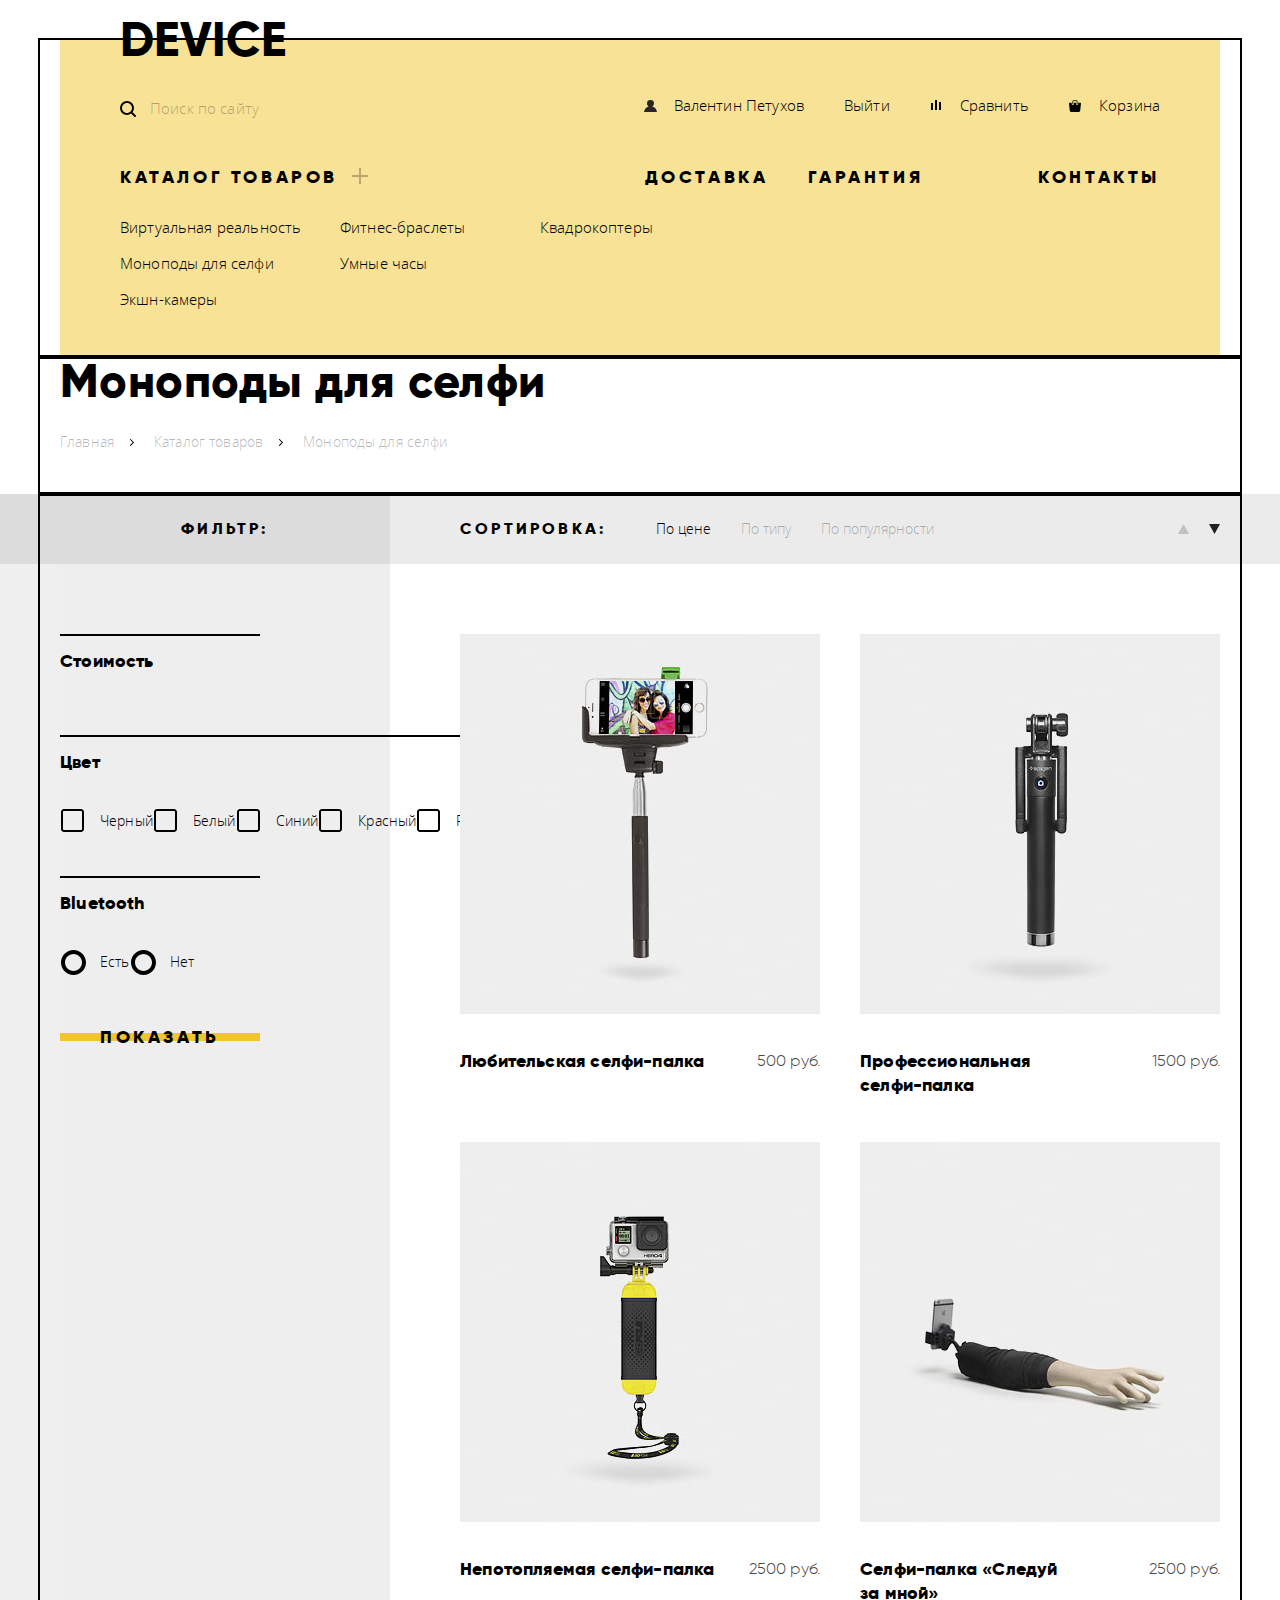
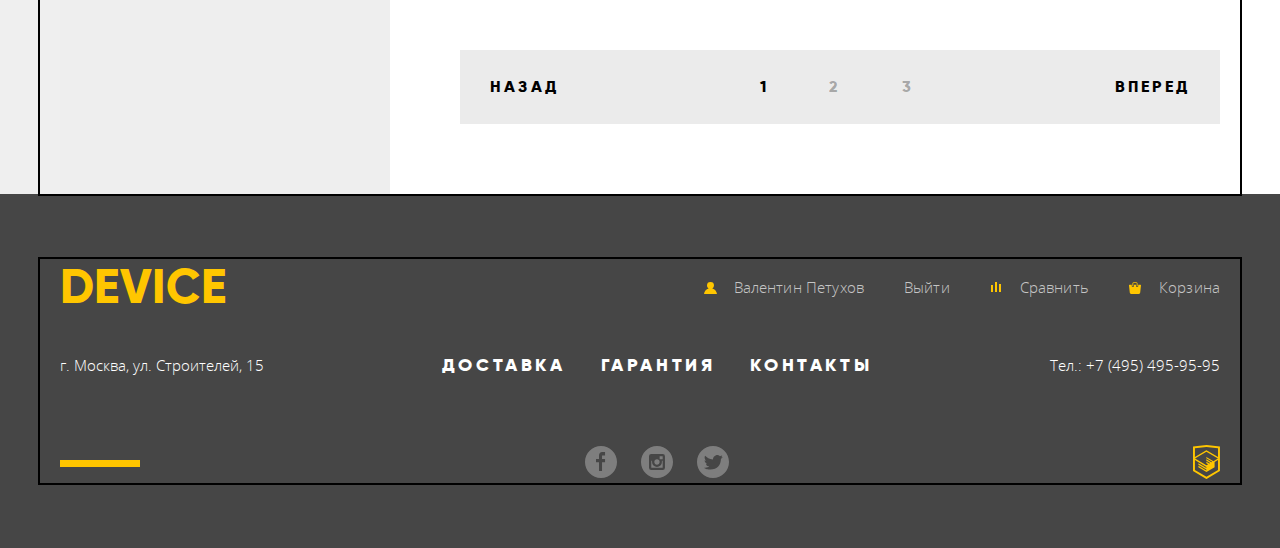
==== commit 8e322125: "ну когда же меня закончат.." ====
--- a/catalog.html
+++ b/catalog.html
@@ -71,130 +71,162 @@
         </ul>
       </div>
 
-      <div class="catalog-column container">
-              <section class="filters">
-                <span class="text">Фильтр:</span>
-                <form class="filter" method="get" action="https://echo.htmlacademy.ru">
-                  <fieldset class="filter-item filter-cost">
-                    <legend>Стоимость</legend>
-                    <div class="range-filter">
-                      <div class="range-controls">
-                        <div class="scale"></div>
-                        <div class="toggle toggle-min"></div>
-                        <div class="toggle toggle-max"></div>
-                      </div>
-                      <div class="price-controls"></div>
-                    </div>
-                  </fieldset>
-
-                  <fieldset class="filter-item filter-color">
-                    <legend>Цвет</legend>
-                    <label><input type="checkbox" name="filter-color-black" value="black">Черный</label>
-                    <label><input type="checkbox" name="filter-color-white" value="white">Белый</label>
-                    <label><input type="checkbox" name="filter-color-blue" value="blue">Синий</label>
-                    <label><input type="checkbox" name="filter-color-red" value="red">Красный</label>
-                    <label><input type="checkbox" name="filter-color-pink" value="pink">Розовый</label>
-                  </fieldset>
-                  <fieldset class="filter-item filter-bluetooth">
-                    <legend>Bluetooth</legend>
-                    <label><input type="radio" name="filter-bluetooth-select" value="yes">Есть</label>
-                    <label><input type="radio" name="filter-bluetooth-select" value="no">Нет</label>
-                  </fieldset>
-                  <button class="btn" type="submit" name="button">Показать</button>
-                </form>
-              </section>
-
-              <section class="catalog">
-                <div class="flex select-wrap">
-                  <div class="hold-select">
-                    <span class="text">Сортировка:</span>
-                    <ul class="sorting-list">
-                      <li><a class="active">По цене</a></li>
-                      <li><a>По типу</a></li>
-                      <li><a>По популярности</a></li>
+      <div class="catalog-background">
+        <div class="catalog-head-background"></div>
+        <div class="catalog-column container">
+                <section class="filters">
+                  <span class="text">Фильтр:</span>
+                  <form class="filter" method="get" action="https://echo.htmlacademy.ru">
+                    <fieldset class="filter-item filter-cost">
+                      <legend>Стоимость</legend>
+                      <div class="range-filter">
+                        <div class="range-controls">
+                          <div class="scale"></div>
+                          <div class="toggle toggle-min"></div>
+                          <div class="toggle toggle-max"></div>
+                        </div>
+                        <div class="price-controls"></div>
+                      </div>
+                    </fieldset>
+
+                    <fieldset class="filter-item filter-item--1">
+                      <legend>Цвет</legend>
+                      <label class="property--1">
+                        <input class="visually-hidden" type="checkbox" name="filter-property-black" value="black">
+                        <span class="checkbox-indicator"></span>
+                        Черный
+                      </label>
+                      <label class="property--1">
+                        <input class="visually-hidden" type="checkbox" name="filter-property-white" value="white">
+                        <span class="checkbox-indicator"></span>
+                        Белый
+                      </label>
+                      <label class="property--1">
+                        <input class="visually-hidden" type="checkbox" name="filter-property-blue" value="blue">
+                        <span class="checkbox-indicator"></span>
+                        Синий
+                      </label>
+                      <label class="property--1">
+                        <input class="visually-hidden" type="checkbox" name="filter-property-red" value="red">
+                        <span class="checkbox-indicator"></span>
+                        Красный
+                      </label>
+                      <label class="property--1">
+                        <input class="visually-hidden" type="checkbox" name="filter-property-pink" value="pink">
+                        <span class="checkbox-indicator"></span>
+                        Розовый
+                      </label>
+                    </fieldset>
+
+                    <fieldset class="filter-item filter-item--2">
+                      <legend>Bluetooth</legend>
+                      <label class="property--2">
+                        <input class="visually-hidden" type="radio" name="filter-property-select" value="yes">
+                        <span class="radio-indicator"></span>
+                        Есть
+                      </label>
+                      <label class="property--2">
+                        <input class="visually-hidden" type="radio" name="filter-property-select" value="no">
+                        <span class="radio-indicator"></span>
+                        Нет
+                      </label>
+                    </fieldset>
+                    <button class="btn" type="submit" name="button">Показать</button>
+                  </form>
+                </section>
+
+                <section class="catalog">
+                  <div class="flex select-wrap">
+                    <div class="hold-select">
+                      <span class="text">Сортировка:</span>
+                      <ul class="sorting-list">
+                        <li><a href="#" class="active">По цене</a></li>
+                        <li><a href="#">По типу</a></li>
+                        <li><a href="#">По популярности</a></li>
+                      </ul>
+                    </div>
+                    <div class="indicator">
+                      <a class="up-dir" href="#">
+                        <svg xmlns="http://www.w3.org/2000/svg" width="11" height="10" viewBox="0 0 11 10">
+                          <path fill="#231F20" d="M5.5 0L0 10h11z"/>
+                        </svg>
+                      </a>
+                      <a class="down-dir active" href="#">
+                        <svg xmlns="http://www.w3.org/2000/svg" width="11" height="10" viewBox="0 0 11 10">
+                          <path fill="#231F20" d="M5.5 10L0 0h11"/>
+                        </svg>
+                      </a>
+                    </div>
+                  </div>
+                  <div class="product-items">
+                    <div class="product-wrap">
+                      <div class="product-item">
+                        <img src="img/item-1.jpg" width="360" height="380" alt="Любительская селфи-палка">
+                        <div class="product-buttons">
+                          <a href="#" class="btn btn-cart">В корзину</a>
+                          <a href="#" class="add-to-comparison">Добавить к сравнению</a>
+                        </div>
+                      </div>
+                      <div class="product-tittle">
+                        <a href="#">Любительская селфи-палка</a>
+                        <span class="product-price">500 руб.</span>
+                      </div>
+                    </div>
+                    <div class="product-wrap">
+                      <div class="product-item">
+                        <img src="img/item-2.jpg" width="360" height="380" alt="Профессиональная селфи-палка">
+                        <div class="product-buttons">
+                          <a href="#" class="btn">В корзину</a>
+                          <a href="#" class="add-to-comparison">Добавить к сравнению</a>
+                        </div>
+                      </div>
+                      <div class="product-tittle">
+                        <a href="#">Профессиональная<br>
+                          селфи-палка</a>
+                        <span class="product-price">1500 руб.</span>
+                      </div>
+                    </div>
+                    <div class="product-wrap">
+                      <div class="product-item">
+                        <img src="img/item-3.jpg" width="360" height="380" alt="Непотопляемая селфи-палка">
+                        <div class="product-buttons">
+                          <a href="#" class="btn">В корзину</a>
+                          <a href="#" class="add-to-comparison">Добавить к сравнению</a>
+                        </div>
+                      </div>
+                      <div class="product-tittle">
+                        <a href="#">Непотопляемая селфи-палка</a>
+                        <span class="product-price">2500 руб.</span>
+                      </div>
+                    </div>
+                    <div class="product-wrap">
+                      <div class="product-item">
+                        <img src="img/item-4.jpg" width="360" height="380" alt="Селфи-палка «Следуй за мной»">
+                        <div class="product-buttons">
+                          <a href="#" class="btn">В корзину</a>
+                          <a href="#" class="add-to-comparison">Добавить к сравнению</a>
+                        </div>
+                      </div>
+                      <div class="product-tittle">
+                        <a href="#">Селфи-палка «Следуй<br>
+                          за мной»</a>
+                        <span class="product-price">2500 руб.</span>
+                      </div>
+                    </div>
+                    <ul class="pagination">
+                        <li><a class="previous" href="">Назад</a></li>
+                        <li>
+                          <ol class="page-number">
+                            <li><a class="active" href="">1</a></li>
+                            <li><a href="">2</a></li>
+                            <li><a href="">3</a></li>
+                          </ol>
+                        </li>
+                        <li><a class="next" href="">Вперед</a></li>
                     </ul>
                   </div>
-                  <div class="indicator">
-                    <a class="up-dir" href="#">
-                      <svg xmlns="http://www.w3.org/2000/svg" width="11" height="10" viewBox="0 0 11 10">
-                        <path fill="#231F20" d="M5.5 0L0 10h11z"/>
-                      </svg>
-                    </a>
-                    <a class="down-dir active" href="#">
-                      <svg xmlns="http://www.w3.org/2000/svg" width="11" height="10" viewBox="0 0 11 10">
-                        <path fill="#231F20" d="M5.5 10L0 0h11"/>
-                      </svg>
-                    </a>
-                  </div>
-                </div>
-                <div class="product-items">
-                  <div class="product-wrap">
-                    <div class="product-item">
-                      <img src="img/item-1.jpg" width="360" height="380" alt="Любительская селфи-палка">
-                      <div class="product-buttons">
-                        <a href="#" class="btn">В корзину</a>
-                        <a href="#" class="add-to-comparison">Добавить к сравнению</a>
-                      </div>
-                    </div>
-                    <div class="product-tittle">
-                      <a href="#">Любительская селфи-палка</a>
-                      <span class="product-price">500 руб.</span>
-                    </div>
-                  </div>
-                  <div class="product-wrap">
-                    <div class="product-item">
-                      <img src="img/item-2.jpg" width="360" height="380" alt="Профессиональная селфи-палка">
-                      <div class="product-buttons">
-                        <a href="#" class="btn">В корзину</a>
-                        <a href="#" class="add-to-comparison">Добавить к сравнению</a>
-                      </div>
-                    </div>
-                    <div class="product-tittle">
-                      <a href="#">Профессиональная<br>
-                        селфи-палка</a>
-                      <span class="product-price">1500 руб.</span>
-                    </div>
-                  </div>
-                  <div class="product-wrap">
-                    <div class="product-item">
-                      <img src="img/item-3.jpg" width="360" height="380" alt="Непотопляемая селфи-палка">
-                      <div class="product-buttons">
-                        <a href="#" class="btn">В корзину</a>
-                        <a href="#" class="add-to-comparison">Добавить к сравнению</a>
-                      </div>
-                    </div>
-                    <div class="product-tittle">
-                      <a href="#">Непотопляемая селфи-палка</a>
-                      <span class="product-price">2500 руб.</span>
-                    </div>
-                  </div>
-                  <div class="product-wrap">
-                    <div class="product-item">
-                      <img src="img/item-4.jpg" width="360" height="380" alt="Селфи-палка «Следуй за мной»">
-                      <div class="product-buttons">
-                        <a href="#" class="btn">В корзину</a>
-                        <a href="#" class="add-to-comparison">Добавить к сравнению</a>
-                      </div>
-                    </div>
-                    <div class="product-tittle">
-                      <a href="#">Селфи-палка «Следуй<br>
-                        за мной»</a>
-                      <span class="product-price">2500 руб.</span>
-                    </div>
-                  </div>
-                  <ul class="pagination">
-                      <li><a class="previous" href="">Назад</a></li>
-                      <li>
-                        <ol class="page-number">
-                          <li><a class="active" href="">1</a></li>
-                          <li><a href="">2</a></li>
-                          <li><a href="">3</a></li>
-                        </ol>
-                      </li>
-                      <li><a class="next" href="">Вперед</a></li>
-                  </ul>
-                </div>
-              </section>
+                </section>
+        </div>
       </div>
     </main>
 
--- a/css/style.css
+++ b/css/style.css
@@ -29,11 +29,13 @@
 *,
 *::before,
 *::after {
-  box-sizing: inherit;
+  -webkit-box-sizing: inherit;
+          box-sizing: inherit;
 }
 
 html {
-  box-sizing: border-box;
+  -webkit-box-sizing: border-box;
+          box-sizing: border-box;
 }
 
 body {
@@ -51,13 +53,13 @@
   height: auto;
 }
 
-
-
 .container {
   margin: 0 auto;
   padding-left: 20px;
   padding-right: 20px;
+
   width: 1200px;
+
   outline: 2px solid black;
 }
 
@@ -69,8 +71,13 @@
   margin: -1px;
 }
 
+/*  GENERAL STYLE BUTTON  */
 .btn {
+  position: relative;
+  z-index: 0;
   display: inline-block;
+  padding: 8px 40px;
+
   height: 40px;
 
   font-family: "Gilroy", Arial, sans-serif;
@@ -81,8 +88,33 @@
   text-transform: uppercase;
   text-align: center;
   letter-spacing: 0.2em;
-
+}
+
+.btn::before {
+  content: "";
+  position: absolute;
+  top: 40%;
+  left: 0px;
+  height: 8px;
+  width: 100%;
   background-color: #f0c52e;
+  z-index: -1;
+  -webkit-transition: all 300ms ease;
+       -o-transition: all 300ms ease;
+          transition: all 300ms ease;
+}
+
+.btn:hover::before {
+  top: 0px;
+  height: 100%;
+  -webkit-transition: all 300ms ease;
+       -o-transition: all 300ms ease;
+          transition: all 300ms ease;
+}
+
+.btn:active::before {
+  top: 0px;
+  height: 100%;
 }
 
 .btn:hover {
@@ -96,7 +128,6 @@
 /*Здесь начинается стилизация хедера*/
 .main-header {
   margin-top: 40px;
-  margin-bottom: 40px;
 }
 
 .main-navigation {
@@ -107,10 +138,17 @@
 
   background-color: #f7e296;
 }
+
 .main-navigation .flex {
+  display: -webkit-box;
+  display: -ms-flexbox;
   display: flex;
-  justify-content: space-between;
-  align-items: flex-start;
+  -webkit-box-pack: justify;
+     -ms-flex-pack: justify;
+   justify-content: space-between;
+  -webkit-box-align: start;
+     -ms-flex-align: start;
+        align-items: flex-start;
 }
 
 a.main-navigation-logo {
@@ -131,10 +169,11 @@
   color: rgba(0, 0, 0, 0.3);
 }
 
-/*  Поиск по сайту  */
+/*  ПОИСК ПО САЙТУ  */
 .navigation-item {
   margin-bottom: 35px;
 }
+
 .search input[type="search"] {
   width: 355px;
   padding-top: 10px;
@@ -159,7 +198,7 @@
 }
 
 .search input[type="submit"] {
-  display: none;
+  opacity: 0;
   position: absolute;
   top: 0;
   right: 0;
@@ -175,22 +214,23 @@
 }
 
 .search input[type="search"]:focus + input[type="submit"] {
-  display: block;
-  color: #000000;
-  background-color: rgba(0, 0, 0, 0);
-}
-
-.search input[type="search"]:focus + input[type="submit"]:hover {
-  display: block;
+  opacity: 1;
+}
+
+.search input[type="submit"]:hover {
+  opacity: 1;
   color: #ffffff;
   background-color: rgba(0, 0, 0, 1);
 }
 
-.search input[type="search"]:focus + input[type="submit"]:active {
-  display: block;
+.search input[type="submit"]:active,
+.search input[type="submit"]:focus {
+  opacity: 1;
   color: rgba(255, 255, 255, 0.3);
-}
-
+  background-color: rgba(0, 0, 0, 1);
+}
+
+/*  PLACEHOLDER   */
 .search input[type="search"]::-webkit-input-placeholder {
   font-family: "OpenSans", Arial, sans-serif;
   font-weight: 300;
@@ -278,8 +318,12 @@
 
 /*  Меню пользователя */
 .user-menu {
+  display: -webkit-box;
+  display: -ms-flexbox;
   display: flex;
-  align-items: center;
+  -webkit-box-align: center;
+     -ms-flex-align: center;
+        align-items: center;
   margin: 0;
   padding: 0;
   list-style: none;
@@ -314,6 +358,7 @@
   position: relative;
   padding-left: 30px;
 }
+
 .login-link::before,
 .username-link::before {
   content: "";
@@ -429,12 +474,14 @@
 }
 
 .down + .submenu {
-      margin-top: 20px;
+  margin-top: 20px;
 }
 
 .submenu {
   margin: 0;
   padding: 0;
+  display: -webkit-box;
+  display: -ms-flexbox;
   display: flex;
 }
 
@@ -471,6 +518,8 @@
 
 /*  Услуги  */
 .services-navigation {
+  display: -webkit-box;
+  display: -ms-flexbox;
   display: flex;
   margin: 0;
   padding: 0;
@@ -507,43 +556,49 @@
 
 
 /*Здесь начинается стилизация слайдера*/
-.slider-promo {
+.slider {
+  position: relative;
+
+  margin-top: -130px;
   padding-left: 60px;
   padding-right: 60px;
-}
-
-.slide-1 .flex,
-.slide-2 .flex,
-.slide-3 .flex {
+
+  z-index: 0;
+}
+
+.slider-list .flex {
+  display: -webkit-box;
+  display: -ms-flexbox;
   display: flex;
-  justify-content: space-between;
-}
-
-.slide-1,
-.slide-2,
-.slide-3 {
+  -webkit-box-pack: justify;
+     -ms-flex-pack: justify;
+   justify-content: space-between;
+}
+
+.slider-item {
+  display: none;
   margin-bottom: 105px;
 }
 
-.flex-item-1 {
-  padding-left: 80px;
+.slider-item:nth-child(1) {
+  display: block;
+}
+
+.flex-item--1 {
+  padding-left: 20px;
   width: 560px;
 }
 
-.flex-item-2 {
-  padding-right: 80px;
+.flex-item--2 {
   width: 600px;
 }
 
-.slide-3 .flex-item-1 {
+.slider--3 .flex-item--1 {
   padding-left: 0px;
 }
 
-.slide-3 .flex-item-2 {
-  padding-right: 0px;
-}
-
-.slider-promo-title {
+.slider-list h3 {
+  position: relative;
   margin: 0;
   margin-top: 85px;
 
@@ -554,7 +609,68 @@
   letter-spacing: 0.01em;
 }
 
-.slider-promo-content {
+.slider-list h3::before {
+  content: "";
+
+  position: absolute;
+  top: -50px;
+  display: block;
+
+  width: 100px;
+  height: 7px;
+
+  background-color: #ffffff;
+}
+
+.slider--1 h3::after {
+  content: "01";
+
+  position: absolute;
+  top: -35px;
+  right: 0;
+
+
+  font-family: inherit;
+  font-size: 180px;
+  letter-spacing: 0.01em;
+  color: #ffffff;
+
+  z-index: -1;
+}
+
+.slider--2 h3::after {
+  content: "02";
+
+  position: absolute;
+  top: -35px;
+  right: 0;
+
+
+  font-family: inherit;
+  font-size: 180px;
+  letter-spacing: 0.01em;
+  color: #ffffff;
+
+  z-index: -1;
+}
+
+.slider--3 h3::after {
+  content: "03";
+
+  position: absolute;
+  top: -35px;
+  right: 0;
+
+
+  font-family: inherit;
+  font-size: 180px;
+  letter-spacing: 0.01em;
+  color: #ffffff;
+
+  z-index: -1;
+}
+
+.slider-list p {
   margin: 0;
   margin-top: 20px;
 
@@ -565,32 +681,31 @@
   letter-spacing: 0.01em;
 }
 
-.slider-promo-link {
+.btn-slider {
   margin-top: 50px;
-  width: 220px;
-}
-
-.slider-promo-table {
+}
+
+.property-table {
   margin-top: 50px;
   text-align: left;
 }
 
-.slider-promo-table td {
+.property-table td {
   padding: 0;
   padding-right: 70px;
 
-  font-family: "Gilroy";
+  font-family: "Gilroy", Arial, sans-serif;
   font-weight: 300;
   font-size: 36px;
   line-height: 48px;
   letter-spacing: 0.01em;
 }
 
-.slider-promo-table td:last-child {
+.property-table td:last-child {
   padding-right: 0;
 }
 
-.slider-promo-table th {
+.property-table th {
   padding: 0;
   padding-top: 5px;
   padding-right: 70px;
@@ -601,8 +716,51 @@
   line-height: 20px;
   letter-spacing: 0.01em;
 }
-/*Здесь заканчивается стилизация слайдера. Не реализованы переключатели слайдера.*/
-
+
+/*  переключатели слайдера  */
+.slider-controls {
+  position: absolute;
+
+  right: 0;
+  bottom: 147px;
+  margin-right: 100px;
+
+  text-align: center;
+  font-size: 0;
+}
+
+.slider-controls i {
+  position: relative;
+
+  display: inline-block;
+  padding: 6px;
+
+  border: 1px solid #000000;
+  border-radius: 50%;
+  background-color: #ffffff;
+  cursor: pointer;
+}
+
+.slider-controls i:not(:last-child) {
+  margin-right: 20px;
+}
+
+.slider-controls .active::after {
+  content: "";
+
+  position: absolute;
+  top: 3px;
+  left: 3px;
+  z-index: 1;
+
+  width: 6px;
+  height: 6px;
+
+  border: 1px solid #000000;
+  border-radius: 50%;
+  background: #ffffff;
+}
+/*Здесь заканчивается стилизация слайдера.*/
 
 
 /*Здесь начинается стилизация блока товарных категорий*/
@@ -611,8 +769,12 @@
 }
 
 .product-catalog-list {
+  display: -webkit-box;
+  display: -ms-flexbox;
   display: flex;
-  justify-content: center;
+  -webkit-box-pack: center;
+     -ms-flex-pack: center;
+   justify-content: center;
   margin: 0;
   padding: 0;
 
@@ -678,51 +840,128 @@
 
 
 /*  Здесь начинается стилизация Табов   */
-.services {
+.block-service {
   margin-bottom: 105px;
 
-  background-color: #e5e5e5;
-}
-
-.services-tabs {
+  /*background: -webkit-gradient(linear, left top, left bottom, color-stop(25%, #ffffff), color-stop(25%, #e5e5e5), color-stop(75%, #e5e5e5));*/
+
+  background: -webkit-linear-gradient(top, #ffffff 25%, #e5e5e5 25%, #e5e5e5 75%);
+
+  background: -o-linear-gradient(top, #ffffff 25%, #e5e5e5 25%, #e5e5e5 75%);
+
+  background: linear-gradient(to bottom, #ffffff 25%, #e5e5e5 25%, #e5e5e5 75%);
+}
+
+.block-service .flex {
+  display: -webkit-box;
+  display: -ms-flexbox;
   display: flex;
-}
-
-.services-list {
-  margin: 0;
-  padding-right: 115px;
+  min-height: 390px;
+}
+
+.service-tabs {
+  position: relative;
+  margin: 0;
   padding: 0;
-
-  width: 278px;
+  padding-top: 75px;
+
+  width: 280px;
 
   list-style: none;
-  border-right: 7px solid #000000;
-}
-
-.services-link {
+}
+
+.service-tabs::after {
+  content: "";
+
+  position: absolute;
+  top: 0;
+  right: 0;
+  display: block;
+
+  width: 7px;
+  height: 320px;
+
+  background-color: #000000;
+}
+
+.service-tabs-item {
+  position: relative;
+  display: block;
+  margin-bottom: 25px;
+  padding: 10px 25px;
+
+  z-index: 0;
+
+  width: 160px;
+
   font-family: "Gilroy", Arial, sans-serif;
   font-weight: 800;
   font-size: 18px;
   line-height: 24px;
   text-transform: uppercase;
-  text-decoration: none;
-  letter-spacing: 0.02em;
+  text-align: center;
+  letter-spacing: 0.2em;
   color: #000000;
 
+  cursor: pointer;
+}
+
+.service-tabs-item::before {
+  content: "";
+
+  position: absolute;
+  top: 40%;
+  left: 0px;
+  bottom: 0px;
+
+  width: 100%;
+  height: 8px;
+
   background-color: #f0c52e;
-}
-
-.services-link:hover {
+
+  z-index: -1;
+  -webkit-transition: all 300ms ease;
+       -o-transition: all 300ms ease;
+          transition: all 300ms ease;
+}
+
+.service-tabs-item:hover {
   color: #000000;
 }
 
-.services-link:active {
+.service-tabs-item:hover::before {
+  top: 0px;
+  height: 100%;
+  -webkit-transition: all 200ms ease;
+       -o-transition: all 200ms ease;
+          transition: all 200ms ease;
+}
+
+.service-tabs-item:active {
   color: #f7e184;
-
+}
+
+.service-tabs-item:active::before {
+  top: 0px;
+  height: 100%;
+  width: 280px;
   background-color: #000000;
-}
-
-.services-content h2 {
+  -webkit-transition: none;
+       -o-transition: none;
+          transition: none;
+}
+
+.service-list {
+  margin: 0;
+  margin-top: 70px;
+  padding-left: 115px;
+
+  width: 880px;
+
+  list-style: none;
+}
+
+.service-list h2 {
   margin: 0;
 
   font-family: "Gilroy", Arial, sans-serif;
@@ -732,7 +971,7 @@
   letter-spacing: 0.5px;
 }
 
-.services-content p {
+.service-list p {
   margin: 0;
   margin-top: 35px;
 
@@ -743,26 +982,63 @@
   letter-spacing: 0.01em;
 }
 
-.delivery-content {
+.service-item {
+  display: none;
+  margin-right: 40px;
+  padding-right: 275px;
+}
+
+#service-1:checked ~ .service-list .service-item:nth-child(1) {
+  display: block;
+}
+
+#service-2:checked ~ .service-list .service-item:nth-child(2) {
+  display: block;
+}
+
+#service-3:checked ~ .service-list .service-item:nth-child(3) {
+  display: block;
+}
+
+#service-1:checked ~ .service-tabs .service-tabs-item--1::before,
+#service-2:checked ~ .service-tabs .service-tabs-item--2::before,
+#service-3:checked ~ .service-tabs .service-tabs-item--3::before {
+  top: 0;
+  height: 100%;
+  width: 280px;
+  background-color: #000000;
+  -webkit-transition: none;
+       -o-transition: none;
+          transition: none;
+}
+
+#service-1:checked ~ .service-tabs .service-tabs-item--1,
+#service-2:checked ~ .service-tabs .service-tabs-item--2,
+#service-3:checked ~ .service-tabs .service-tabs-item--3 {
+  color: #f7e184;
+}
+
+.service-item:nth-child(1) {
   background-image: url(../img/delivery.svg);
   background-repeat: no-repeat;
   background-position: right center;
-}
-
-.warranty-content {
+  background-size: contain;
+}
+
+.service-item:nth-child(2) {
   background-image: url(../img/warranty.svg);
   background-repeat: no-repeat;
   background-position: right center;
-}
-
-.credit-content {
+  background-size: contain;
+}
+
+.service-item:nth-child(3) {
   background-image: url(../img/credit.svg);
   background-repeat: no-repeat;
   background-position: right center;
+  background-size: contain;
 }
 /*Здесь заканчивается стилизация Табов*/
-
-
 
 
 /*Здесь начинается стилизация брендов*/
@@ -774,9 +1050,17 @@
   margin: 0;
   padding: 0;
 
+  display: -webkit-box;
+
+  display: -ms-flexbox;
+
   display: flex;
-  justify-content: center;
-  align-items: center;
+  -webkit-box-pack: center;
+     -ms-flex-pack: center;
+   justify-content: center;
+  -webkit-box-align: center;
+     -ms-flex-align: center;
+        align-items: center;
 
   list-style: none;
 }
@@ -797,12 +1081,14 @@
 }
 
 .brands a {
-  filter: grayscale(100%);
+  -webkit-filter: grayscale(100%);
+          filter: grayscale(100%);
   opacity: 0.2;
 }
 
 .brands a:hover {
-  filter: none;
+  -webkit-filter: none;
+          filter: none;
   opacity: 1;
 }
 
@@ -815,26 +1101,34 @@
 /*Здесь начинается стилизация блоков О нас и Контакты*/
 .block-info {
   margin-bottom: 90px;
+  padding-top: 55px;
 }
 
 .block-info .flex {
-    display: flex;
+  display: -webkit-box;
+  display: -ms-flexbox;
+  display: flex;
 }
 
 .block-about-us {
   width: 500px;
+  margin-right: 140px;
 }
 
 .block-contacts {
   width: 560px;
 }
 
-.block-info-link {
-  width: 260px;
+.block-about-us .btn {
+  padding: 8px 20px;
 }
 
 .block-about-us h2,
 .block-contacts h2 {
+  position: relative;
+  margin: 0;
+  margin-bottom: 50px;
+
   font-family: "Gilroy", Arial, sans-serif;
   font-weight: 800;
   font-size: 47px;
@@ -842,8 +1136,23 @@
   letter-spacing: 0.01em;
 }
 
+.block-about-us h2:first-child::before,
+.block-contacts h2:first-child::before {
+  content: "";
+
+  position: absolute;
+  top: -50px;
+  display: block;
+  width: 80px;
+  height: 7px;
+  background-color: #000000;
+}
+
 .block-about-us p,
 .block-contacts p {
+  margin: 0;
+  margin-bottom: 35px;
+
   font-family: "OpenSans", Arial, sans-serif;
   font-weight: 300;
   font-size: 15px;
@@ -851,6 +1160,11 @@
 }
 
 .transport-company {
+  margin: 0;
+  margin-bottom: 50px;
+  padding: 0;
+  padding-top: 20px;
+
   font-family: "Gilroy", Arial, sans-serif;
   font-weight: 800;
   font-size: 16px;
@@ -859,34 +1173,177 @@
   list-style: none;
 }
 
+.transport-company>li {
+  position: relative;
+  padding-left: 25px;
+}
+
+.transport-company>li::before {
+  content: "";
+
+  position: absolute;
+  top: 15px;
+  left: 0px;
+
+  width: 8px;
+  height: 8px;
+  border: 2px solid #e5e5e5;
+  border-radius: 50%;
+}
+
 .transport-company a {
   color: #000000;
   text-decoration: none;
 }
 
-.feedback > label {
+.block-contacts img {
+  padding-top: 10px;
+  margin-bottom: 57px;
+}
+
+/*  КАРТА */
+.modal-map {
+  top: 50%;
+  left: 50%;
+
+  display: none;
+
+  width: 960px;
+  height: 560px;
+
+  margin-top: -280px;
+  margin-left: -480px;
+  z-index: 1;
+}
+
+.modal-map p {
+  margin: 0;
+}
+
+/*  ВСПЛЫВАЮЩАЯ ФОРМА ОБРАТНОЙ СВЯЗИ  */
+.modal {
+  position: fixed;
+  background-color: #ffffff;
+
+  -webkit-box-shadow: 0 10px 20px rgba(0, 0, 0, 0.2);
+
+          box-shadow: 0 10px 20px rgba(0, 0, 0, 0.2);
+}
+.modal-feedback {
+  top: 180px;
+  left: 50%;
+
+  display: none;
+
+  width: 960px;
+  margin-left: -480px;
+  padding: 95px 100px;
+  z-index: 1;
+}
+
+.modal-close {
+  position: absolute;
+  top: 20px;
+  right: 20px;
+  padding: 0;
+
+  width: 55px;
+  height: 55px;
+
+  font-size: 0;
+
+  background-color: rgba(240, 197, 46, 0.5);
+  border: 0;
+  border-radius: 50%;
+
+  cursor: pointer;
+}
+
+.modal-close::before,
+.modal-close::after {
+  content: "";
+
+  position: absolute;
+  top: 25px;
+  left: 13px;
+
+  width: 30px;
+  height: 3px;
+
+  background-color: #ffffff;
+}
+
+.modal-close::before {
+  -webkit-transform: rotate(45deg);
+      -ms-transform: rotate(45deg);
+          transform: rotate(45deg);
+}
+
+.modal-close::after {
+  -webkit-transform: rotate(-45deg);
+      -ms-transform: rotate(-45deg);
+          transform: rotate(-45deg);
+}
+
+.modal-feedback p {
+  display: inline-block;
+  margin: 0;
+  margin-bottom: 35px;
+}
+
+.modal-feedback p:nth-child(1) {
+  margin-right: 35px;
+}
+
+.modal-feedback p:nth-child(3) {
+  width: 100%;
+}
+
+.feedback label {
+  display: block;
+  margin-bottom: 10px;
+
   font-family: "Gilroy", Arial, sans-serif;
   font-weight: 800;
   font-size: 18px;
   line-height: 24px;
 }
 
-.feedback > input,
-.feedback > textarea {
+.feedback input[type="text"],
+.feedback input[type="email"] {
+  width: 360px;
+  height: 50px;
+}
+
+.feedback textarea[name="letter"] {
+  width: 760px;
+  height: 155px;
+  resize: none;
+}
+
+.feedback input[type="text"],
+.feedback input[type="email"],
+.feedback textarea[name="letter"] {
+  padding: 15px 20px;
+
   border: none;
-
   background-color: rgba(234, 234, 234, 0.5);
 }
 
-.feedback > input:hover,
-.feedback > textarea:hover {
-  background-color: rgba(234, 234, 234, 1);
-}
-
-.feedback > input:focus,
-.feedback > textarea:focus {
-  background-color: rgba(234, 234, 234, 0.5);
-  outline: 3px solid #f7e296;
+.feedback input[type="text"]:hover,
+.feedback input[type="email"]:hover,
+.feedback textarea[name="letter"]:hover {
+  background-color: rgba(234, 234, 234, 0.8);
+}
+
+.feedback input[type="text"]:active,
+.feedback input[type="email"]:active,
+.feedback textarea[name="letter"]:active,
+.feedback input[type="text"]:focus,
+.feedback input[type="email"]:focus,
+.feedback textarea[name="letter"]:focus {
+  background-color: rgba(255, 255, 255, 1);
+  outline: 3px solid rgba(240, 197, 46, 0.5);
 }
 
 .feedback input[type="text"]::-webkit-input-placeholder,
@@ -969,15 +1426,35 @@
 .feedback textarea[name="letter"]:focus:-ms-input-placeholder {
  color: rgba(70, 70, 70, 1);
 }
+
+.feedback button[class="btn"] {
+  border: none;
+  background: none;
+}
 /*Здесь заканчивается стилизация блоков О нас и Контакты*/
 
 
-
-
 /*здесь начинается стилизация страницы catalog.html*/
+.catalog-background {
+  /*background: -webkit-gradient(linear, left top, right top, color-stop(30%, #efefef), color-stop(30%, #ffffff), color-stop(70%, #ffffff));*/
+  background: -webkit-linear-gradient(left, #efefef 30%, #ffffff 30%, #ffffff 70%);
+  background: -o-linear-gradient(left, #efefef 30%, #ffffff 30%, #ffffff 70%);
+  background: linear-gradient(to right, #efefef 30%, #ffffff 30%, #ffffff 70%);
+}
+
+.catalog-head-background {
+  height: 70px;
+  /*background: -webkit-gradient(linear, left top, right top, color-stop(30%, #dcdcdc), color-stop(30%, #ebebeb), color-stop(70%, #ebebeb));*/
+  background: -webkit-linear-gradient(left, #dcdcdc 30%, #ebebeb 30%, #ebebeb 70%);
+  background: -o-linear-gradient(left, #dcdcdc 30%, #ebebeb 30%, #ebebeb 70%);
+  background: linear-gradient(to right, #dcdcdc 30%, #ebebeb 30%, #ebebeb 70%);
+}
 
 .catalog-column {
+  display: -webkit-box;
+  display: -ms-flexbox;
   display: flex;
+  margin-top: -70px;
 }
 
 .filters .text,
@@ -1009,6 +1486,10 @@
   margin-bottom: 40px;
   padding: 0;
 
+  display: -webkit-inline-box;
+
+  display: -ms-inline-flexbox;
+
   display: inline-flex;
   list-style: none;
 }
@@ -1042,7 +1523,6 @@
   content: none;
 }
 
-
 .breadcrumbs li a:hover {
   color: rgba(0, 0, 0, 0.6);
 }
@@ -1084,8 +1564,14 @@
   border: none;
 }
 
+.filter-cost {
+  margin-top: 70px;
+}
+
 .filter-item legend {
-  border-top: 2px solid #000000;
+  padding-top: 13px;
+  padding-bottom: 27px;
+
   width: 100%;
 
   font-family: "Gilroy", Arial, sans-serif;
@@ -1093,10 +1579,12 @@
   font-size: 18px;
   line-height: 24px;
   letter-spacing: 0.01em;
-}
-
-.filter-color label,
-.filter-bluetooth label {
+
+  border-top: 2px solid #000000;
+}
+
+.filter-item--1 label,
+.filter-item--2 label {
   font-family: "OpenSans", Arial, sans-serif;
   font-weight: 300;
   font-size: 14px;
@@ -1104,27 +1592,131 @@
   letter-spacing: 0.01em;
 }
 
-.filter-color,
-.filter-bluetooth {
+.filter-item--1,
+.filter-item--2 {
+  display: -webkit-box;
+  display: -ms-flexbox;
   display: flex;
+  margin-top: 35px;
+}
+
+.filter button[class="btn"] {
+  margin-top: 35px;
+
+  border: none;
+  background: none;
+  cursor: pointer;
+}
+
+.property--1,
+.property--2 {
+  position: relative;
+  padding-left: 40px;
+
+  cursor: pointer;
+}
+
+.filter-item .property--1:focus,
+.property--2 input[type="radio"]:focus + .radio-indicator {
+  /*  стили при фокусе  - не могу разобраться, не светится*/
+  border-color: #663d15;
+  outline: thin dotted;
+  outline: 5px auto -webkit-focus-ring-color;
+}
+
+.property--1 input[type="checkbox"] + .checkbox-indicator::before {
+  content: "";
+
+  position: absolute;
+  top: 8px;
+  left: 1px;
+
+  width: 23px;
+  height: 23px;
+
+  background-image: url(../img/checkbox-off.svg);
+  background-repeat: no-repeat;
+}
+
+.property--2 input[type="radio"] + .radio-indicator::before {
+  content: "";
+
+  position: absolute;
+  top: 8px;
+  left: 1px;
+
+  width: 25px;
+  height: 25px;
+
+  background-image: url(../img/radio-off.svg);
+  background-repeat: no-repeat;
+}
+
+.property--1 input[type="checkbox"]:hover + .checkbox-indicator::before,
+.property--2 input[type="radio"]:hover + .radio-indicator::before {
+  opacity: 0.6;
+}
+
+.property--1 input[type="checkbox"]:active + .checkbox-indicator::before {
+  background-image: url(../img/checkbox-on.svg);
+  opacity: 1;
+}
+
+.property--2 input[type="radio"]:active + .radio-indicator::before {
+  background-image: url(../img/radio-on.svg);
+  opacity: 1;
+}
+
+.property--1 input[type="checkbox"]:checked + .checkbox-indicator::before {
+  background-image: url(../img/checkbox-on.svg);
+  opacity: 1;
+}
+
+.property--2 input[type="radio"]:checked + .radio-indicator::before {
+  background-image: url(../img/radio-on.svg);
+  opacity: 1;
+}
+
+.property--1 input[type="checkbox"]:checked:hover + .checkbox-indicator::before,
+.property--2 input[type="radio"]:checked:hover + .radio-indicator::before {
+  opacity: 0.6;
+}
+
+.property--1 input[type="checkbox"]:checked:active + .checkbox-indicator::before {
+  background-image: url(../img/checkbox-off.svg);
+  opacity: 1;
+}
+
+.property--2 input[type="radio"]:checked:active + .radio-indicator::before {
+  background-image: url(../img/radio-off.svg);
+  opacity: 1;
 }
 
 .catalog {
   width: 853px;
 }
+
 /*  Сортировка  */
 .select-wrap {
+  display: -webkit-box;
+  display: -ms-flexbox;
   display: flex;
-  justify-content: space-between;
-  min-height: 70px;
+  -webkit-box-pack: justify;
+     -ms-flex-pack: justify;
+   justify-content: space-between;
+
   padding-top: 23px;
   padding-bottom: 23px;
   padding-left: 70px;
 
+  min-height: 70px;
+
   background-color: #ebebeb;
 }
 
 .hold-select {
+  display: -webkit-box;
+  display: -ms-flexbox;
   display: flex;
 }
 
@@ -1133,10 +1725,15 @@
 }
 
 .sorting-list {
+  display: -webkit-box;
+  display: -ms-flexbox;
   display: flex;
-  align-items: center;
+  -webkit-box-align: center;
+     -ms-flex-align: center;
+        align-items: center;
   margin: 0;
   padding: 0;
+
   list-style: none;
 }
 
@@ -1149,8 +1746,12 @@
 }
 
 .indicator {
+  display: -webkit-box;
+  display: -ms-flexbox;
   display: flex;
-  align-items: center;
+  -webkit-box-align: center;
+     -ms-flex-align: center;
+        align-items: center;
 }
 
 .sorting-list li>a {
@@ -1192,13 +1793,20 @@
 
 /*  Товарные карточки */
 .product-items {
+  display: -webkit-box;
+  display: -ms-flexbox;
   display: flex;
-  justify-content: flex-end;
-  flex-wrap: wrap;
-  width: 760px;
+  -webkit-box-pack: end;
+     -ms-flex-pack: end;
+   justify-content: flex-end;
+  -ms-flex-wrap: wrap;
+      flex-wrap: wrap;
+
   margin-top: 70px;
   margin-left: 70px;
   margin-bottom: 70px;
+
+  width: 760px;
 
   list-style: none;
 }
@@ -1229,25 +1837,34 @@
   position: absolute;
   top: 0;
   left: 0;
+
   width: 100%;
   height: 100%;
+
   background: rgba(238, 238, 238, 0.7);
   opacity: 0;
 }
 
 .product-buttons .btn {
   position: absolute;
+  padding: 0;
   top: 50%;
   left: 90px;
+
   width: 200px;
+
+  line-height: 40px;
 }
 
 .add-to-comparison {
   display: block;
+
   position: absolute;
   top: 60%;
   left: 90px;
+
   width: 200px;
+
   font-family: "OpenSans", Arial, sans-serif;
   font-weight: 300;
   font-size: 13px;
@@ -1257,9 +1874,15 @@
 }
 
 .product-tittle {
+  display: -webkit-box;
+  display: -ms-flexbox;
   display: flex;
-  justify-content: space-between;
-  align-items: flex-start;
+  -webkit-box-pack: justify;
+     -ms-flex-pack: justify;
+   justify-content: space-between;
+  -webkit-box-align: start;
+     -ms-flex-align: start;
+        align-items: flex-start;
 }
 
 .product-tittle a {
@@ -1294,9 +1917,15 @@
 
 /*  Pagination  */
 .pagination {
+  display: -webkit-box;
+  display: -ms-flexbox;
   display: flex;
-  justify-content: space-between;
-  align-items: center;
+  -webkit-box-pack: justify;
+     -ms-flex-pack: justify;
+   justify-content: space-between;
+  -webkit-box-align: center;
+     -ms-flex-align: center;
+        align-items: center;
   margin: 0;
   padding: 0;
   width: 100%;
@@ -1306,10 +1935,16 @@
 }
 
 .page-number {
+  display: -webkit-box;
+  display: -ms-flexbox;
   display: flex;
-  align-items: center;
+  -webkit-box-align: center;
+     -ms-flex-align: center;
+        align-items: center;
+
   margin: 0;
   padding: 0;
+
   list-style: none;
 }
 
@@ -1352,15 +1987,20 @@
 /*здесь заканчивается стилизация основного содержания страницы catalog.html*/
 
 
-
-
 /*здесь начинается стилизация футера*/
 
 .page-footer .flex {
+  display: -webkit-box;
+  display: -ms-flexbox;
   display: flex;
-  justify-content: space-between;
-  align-items: center;
-}
+  -webkit-box-pack: justify;
+     -ms-flex-pack: justify;
+   justify-content: space-between;
+  -webkit-box-align: center;
+     -ms-flex-align: center;
+        align-items: center;
+}
+
 .page-footer {
   padding-top: 65px;
   padding-bottom: 65px;
@@ -1471,8 +2111,9 @@
 
   display: block;
   width: 80px;
-
-  border: 7px solid #ffc600;
+  height: 7px;
+
+  background-color: #ffc600;
 }
 
 .social-list {
@@ -1483,8 +2124,8 @@
 }
 
 .social-list > li {
-    display: inline-block;
-    margin-right: 20px;
+  display: inline-block;
+  margin-right: 20px;
 }
 
 .social-list a {
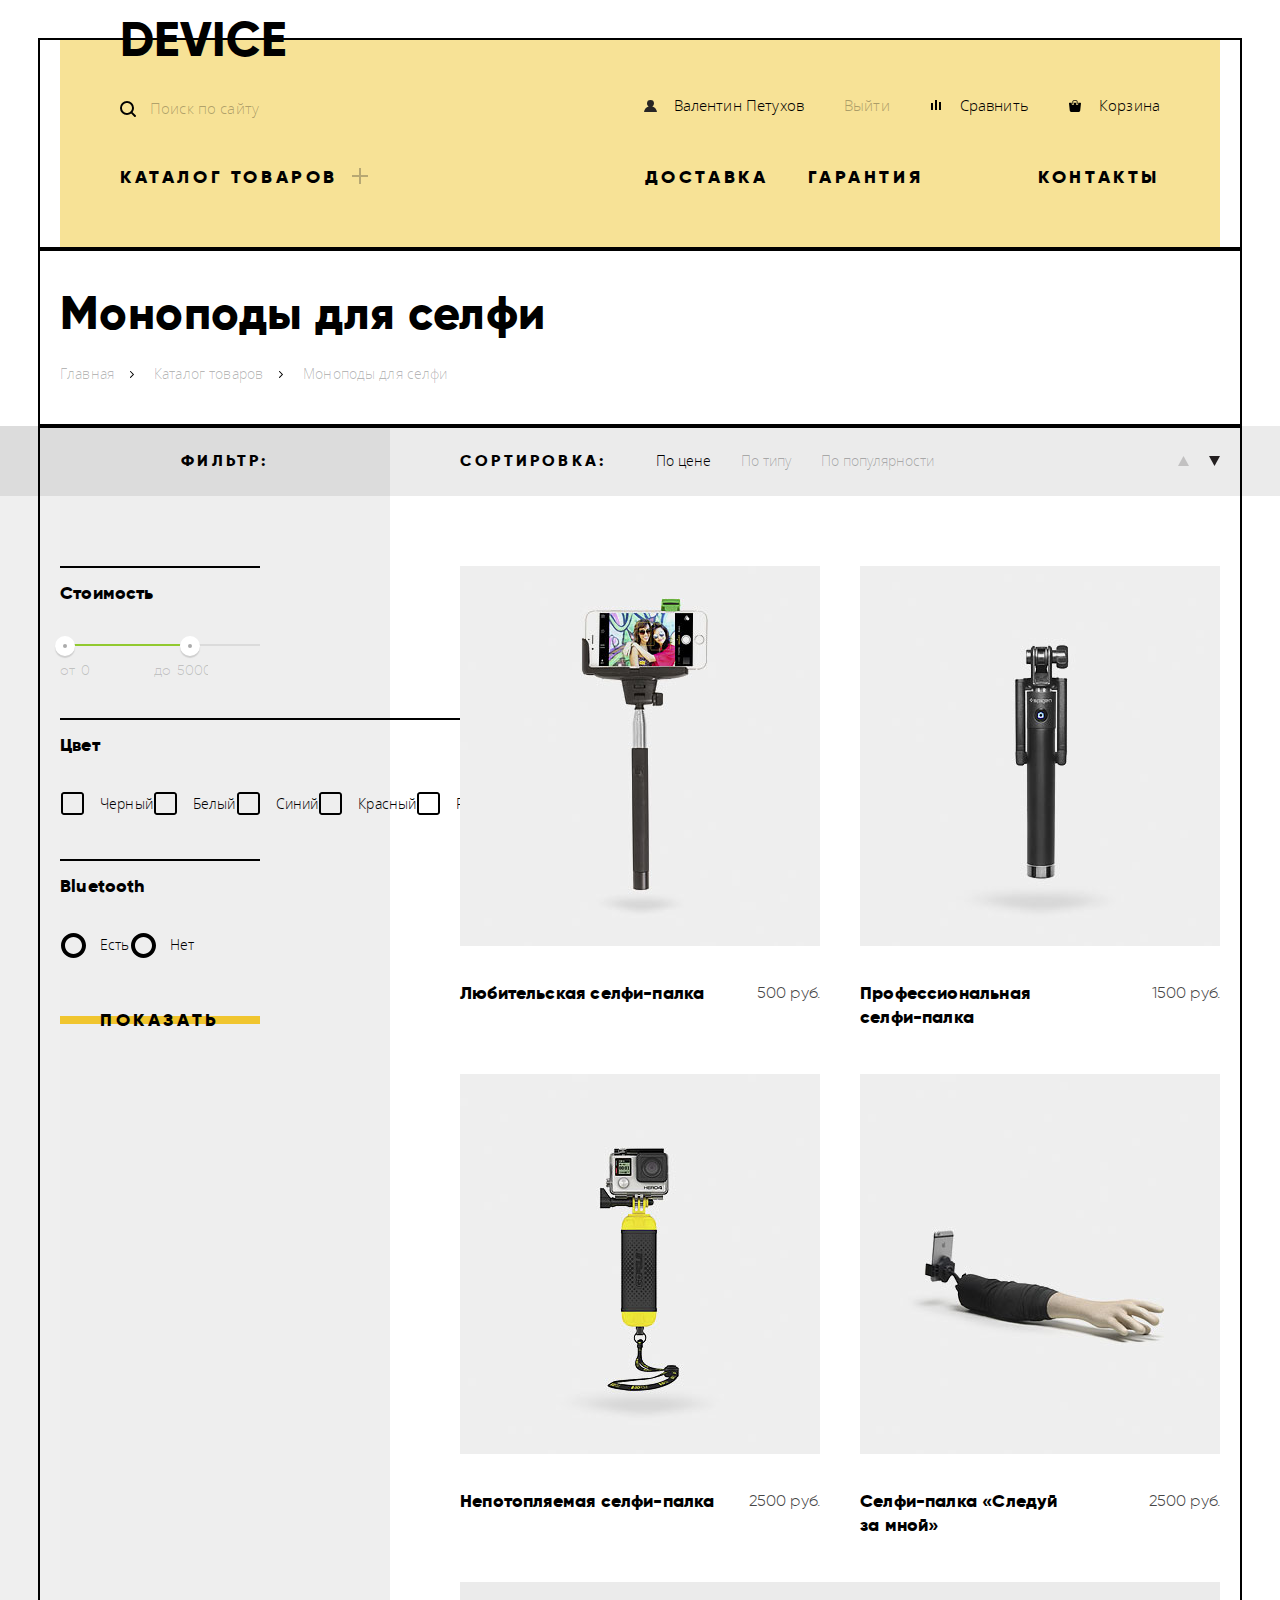
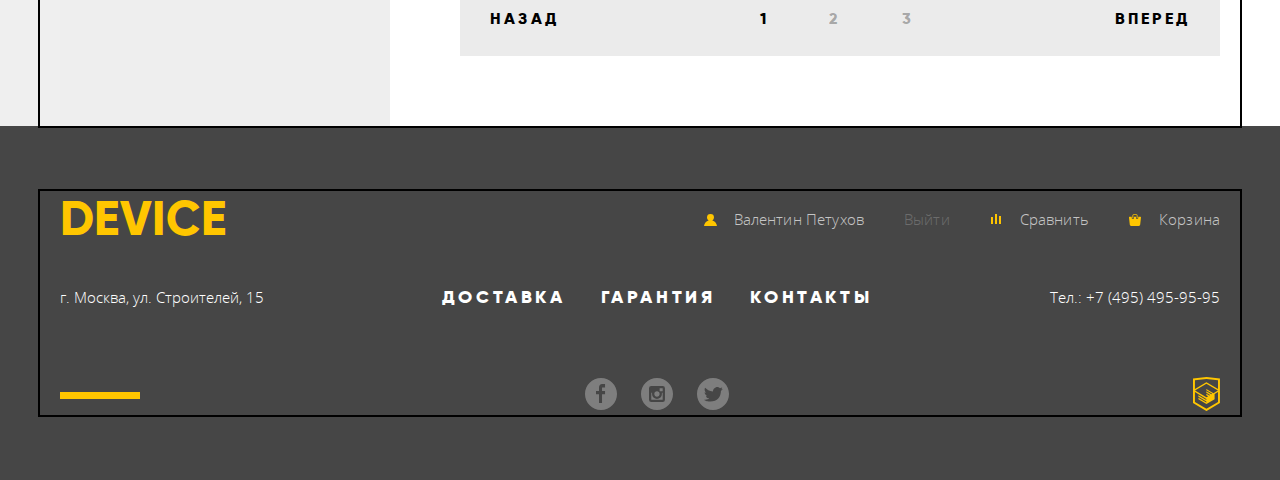
==== commit 33f0b87a: "29.03.2018" ====
--- a/catalog.html
+++ b/catalog.html
@@ -81,11 +81,16 @@
                       <legend>Стоимость</legend>
                       <div class="range-filter">
                         <div class="range-controls">
-                          <div class="scale"></div>
+                          <div class="scale">
+                            <div class="bar"></div>
+                          </div>
                           <div class="toggle toggle-min"></div>
                           <div class="toggle toggle-max"></div>
                         </div>
-                        <div class="price-controls"></div>
+                        <div class="price-controls">
+                          <label class="min-price">от <input name="min-price" type="text" value="0"></label>
+                          <label class="max-price">до <input name="max-price" type="text" value="5000"></label>
+                        </div>
                       </div>
                     </fieldset>
 
--- a/css/style.css
+++ b/css/style.css
@@ -486,7 +486,15 @@
 }
 
 .submenu li {
+  display: none;
+
   width: 200px;
+  /*position: relative;  скрыть выпадающее меню получилось
+  z-index: -1;  скрыть выпадающее меню получилось  */
+}
+
+/*.down:hover .submenu li {
+  z-index: 1;  а вот показать выпадающее меню - нет  */
 }
 
 .submenu li:first-child {
@@ -514,6 +522,9 @@
   color: rgba(0, 0, 0, 0.3);
 }
 
+.product-navigation-title:hover .submenu li {
+  display: block;
+}
 
 
 /*  Услуги  */
@@ -559,11 +570,12 @@
 .slider {
   position: relative;
 
-  margin-top: -130px;
+   /*margin-top: -166px;  увеличиваю margin-top: -130px; на высоту .submenu li = 36px
+  padding-top: 36px; /* компенсирует   */
+
   padding-left: 60px;
   padding-right: 60px;
 
-  z-index: 0;
 }
 
 .slider-list .flex {
@@ -607,6 +619,8 @@
   font-size: 47px;
   line-height: 56px;
   letter-spacing: 0.01em;
+
+  z-index: 0;
 }
 
 .slider-list h3::before {
@@ -1196,9 +1210,11 @@
   text-decoration: none;
 }
 
-.block-contacts img {
+.block-contacts .contacts-map {
   padding-top: 10px;
   margin-bottom: 57px;
+
+  cursor: pointer;
 }
 
 /*  КАРТА */
@@ -1216,8 +1232,16 @@
   z-index: 1;
 }
 
+.modal-map iframe {
+  border: none;
+}
+
 .modal-map p {
   margin: 0;
+}
+
+.modal-show {
+  display: block;
 }
 
 /*  ВСПЛЫВАЮЩАЯ ФОРМА ОБРАТНОЙ СВЯЗИ  */
@@ -1435,6 +1459,10 @@
 
 
 /*здесь начинается стилизация страницы catalog.html*/
+.exit-link {
+  opacity: 0.3;
+}
+
 .catalog-background {
   /*background: -webkit-gradient(linear, left top, right top, color-stop(30%, #efefef), color-stop(30%, #ffffff), color-stop(70%, #ffffff));*/
   background: -webkit-linear-gradient(left, #efefef 30%, #ffffff 30%, #ffffff 70%);
@@ -1472,6 +1500,7 @@
   margin: 0;
   margin-bottom: 25px;
   padding: 0;
+  padding-top: 40px;
 
   font-family: "Gilroy", Arial, sans-serif;
   font-weight: 800;
@@ -1582,6 +1611,83 @@
 
   border-top: 2px solid #000000;
 }
+
+/*  PRICE-BAR  */
+.range-filter {
+  width: 200px;
+}
+
+.range-controls {
+  position: relative;
+
+  height: 25px;
+  padding-top: 12px;
+}
+
+.range-controls .scale {
+  height: 2px;
+
+  background: #dbdbdb;
+}
+
+.range-controls .bar {
+  width: 60%;
+  height: 2px;
+
+  background: #91c92f;
+}
+
+.range-controls .toggle {
+  position: absolute;
+  top: 4px;
+  left: 0;
+
+  width: 4px;
+  height: 4px;
+  padding: 0;
+  -webkit-box-sizing: content-box;
+          box-sizing: content-box;
+
+  border: 8px solid #ffffff;
+  background-color: #ababab;
+  -webkit-box-shadow: 0 2px 1px 0 #cfcfcf;
+          box-shadow: 0 2px 1px 0 #cfcfcf;
+  border-radius: 50%;
+  cursor: pointer;
+}
+
+.range-controls .toggle-min {
+  left: -5px;
+}
+
+.range-controls .toggle-max {
+  left: 120px;
+}
+
+.price-controls {
+  font-size: 0;
+}
+
+.price-controls label,
+.price-controls input {
+  font-family: "Gilroy", Arial, sans-serif;
+  font-weight: 300;
+  font-size: 14px;
+  line-height: 24px;
+  color: rgba(0, 0, 0, 0.2);
+}
+
+.price-controls label {
+  margin-right: 40px;
+}
+
+.price-controls input {
+  width: 35px;
+
+  border: none;
+  background-color: inherit;
+}
+/*  the END PRICE-BAR  */
 
 .filter-item--1 label,
 .filter-item--2 label {
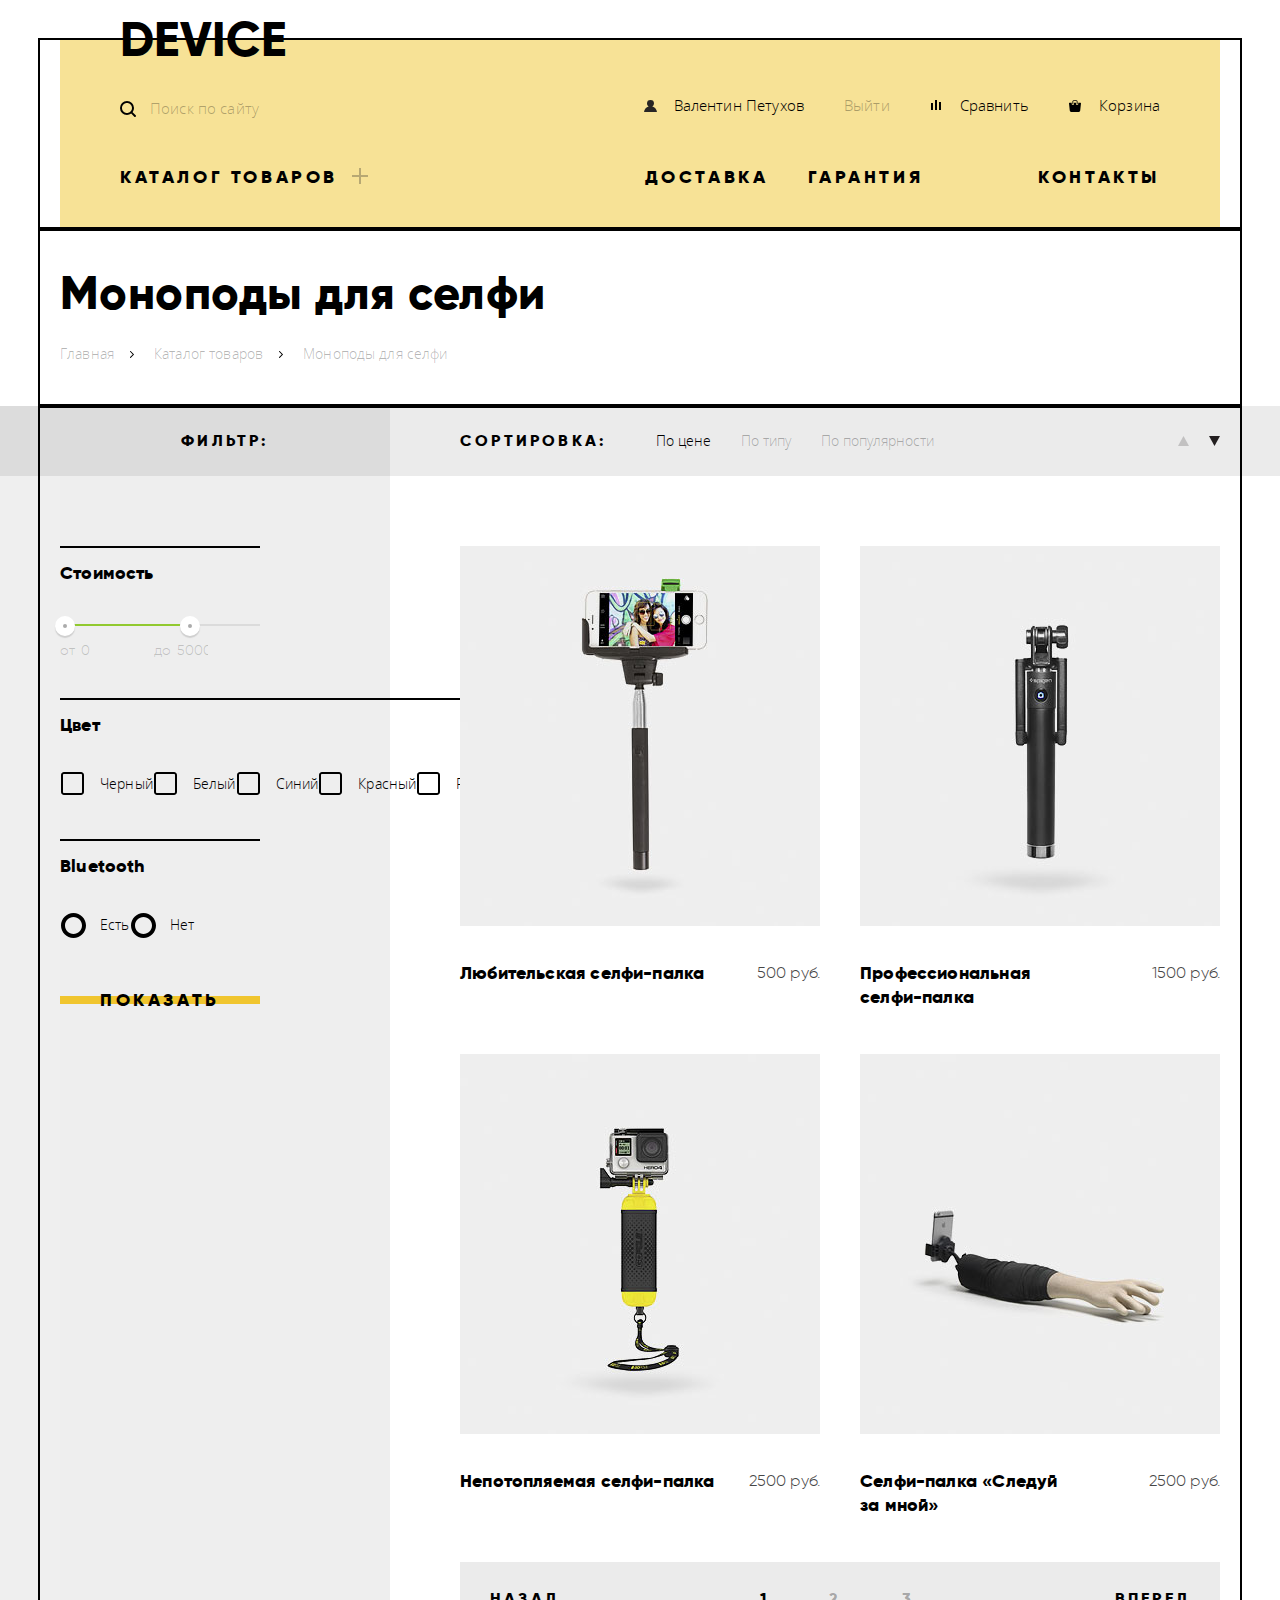
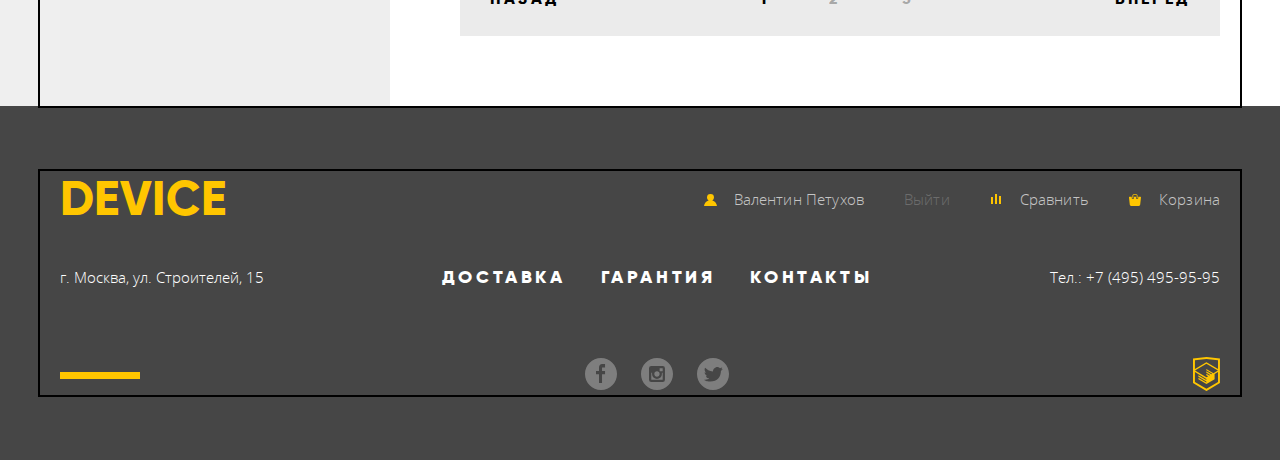
==== commit d79e4a1b: "Завершение" ====
--- a/catalog.html
+++ b/catalog.html
@@ -4,7 +4,7 @@
     <meta charset="utf-8">
     <title>HTML Academy: Девайс</title>
     <link href="css/normalize.css" rel="stylesheet">
-    <link href="css/style.css" rel="stylesheet">
+    <link href="css/style.min.css" rel="stylesheet">
   </head>
   <body class="catalog-page">
 
@@ -14,14 +14,12 @@
         <div class="flex">
           <a class="main-navigation-logo" href="index.html" title="Перейти на главную «DEVICE»">DEVICE</a>
         </div>
-
         <div class="flex navigation-item">
           <div class="">
             <form class="search" action="#" method="get">
               <input type="search" name="user-navigation-search" placeholder="Поиск по сайту"><input type="submit" value="Найти">
             </form>
           </div>
-
           <ul class="user-menu">
             <li class="username"><a class="username-link" href="#">
               Валентин Петухов</a></li>
@@ -33,21 +31,20 @@
               Корзина</a></li>
           </ul>
         </div>
-
         <div class="flex">
           <ul class="topmenu product-navigation">
             <li class="product-navigation-title">
-              <a  class="down" href="#">Каталог товаров</a>
-              <ul class="submenu product-navigation-list">
+              <a class="down" href="#">Каталог товаров</a>
+              <ul class="submenu submenu-item--1 product-navigation-list">
                 <li><a href="#">Виртуальная реальность</a></li>
                 <li><a href="#">Фитнес-браслеты</a></li>
                 <li><a href="#">Квадрокоптеры</a></li>
               </ul>
-              <ul class="submenu product-navigation-list">
+              <ul class="submenu submenu-item--2 product-navigation-list">
                 <li><a href="catalog.html">Моноподы для селфи</a></li>
                 <li><a href="#">Умные часы</a></li>
               </ul>
-              <ul class="submenu product-navigation-list">
+              <ul class="submenu submenu-item--3 product-navigation-list">
                 <li><a href="#">Экшн-камеры</a></li>
               </ul>
             </li>
@@ -70,167 +67,156 @@
           <li><a>Моноподы для селфи</a></li>
         </ul>
       </div>
-
       <div class="catalog-background">
         <div class="catalog-head-background"></div>
         <div class="catalog-column container">
-                <section class="filters">
-                  <span class="text">Фильтр:</span>
-                  <form class="filter" method="get" action="https://echo.htmlacademy.ru">
-                    <fieldset class="filter-item filter-cost">
-                      <legend>Стоимость</legend>
-                      <div class="range-filter">
-                        <div class="range-controls">
-                          <div class="scale">
-                            <div class="bar"></div>
-                          </div>
-                          <div class="toggle toggle-min"></div>
-                          <div class="toggle toggle-max"></div>
-                        </div>
-                        <div class="price-controls">
-                          <label class="min-price">от <input name="min-price" type="text" value="0"></label>
-                          <label class="max-price">до <input name="max-price" type="text" value="5000"></label>
-                        </div>
-                      </div>
-                    </fieldset>
-
-                    <fieldset class="filter-item filter-item--1">
-                      <legend>Цвет</legend>
-                      <label class="property--1">
-                        <input class="visually-hidden" type="checkbox" name="filter-property-black" value="black">
-                        <span class="checkbox-indicator"></span>
-                        Черный
-                      </label>
-                      <label class="property--1">
-                        <input class="visually-hidden" type="checkbox" name="filter-property-white" value="white">
-                        <span class="checkbox-indicator"></span>
-                        Белый
-                      </label>
-                      <label class="property--1">
-                        <input class="visually-hidden" type="checkbox" name="filter-property-blue" value="blue">
-                        <span class="checkbox-indicator"></span>
-                        Синий
-                      </label>
-                      <label class="property--1">
-                        <input class="visually-hidden" type="checkbox" name="filter-property-red" value="red">
-                        <span class="checkbox-indicator"></span>
-                        Красный
-                      </label>
-                      <label class="property--1">
-                        <input class="visually-hidden" type="checkbox" name="filter-property-pink" value="pink">
-                        <span class="checkbox-indicator"></span>
-                        Розовый
-                      </label>
-                    </fieldset>
-
-                    <fieldset class="filter-item filter-item--2">
-                      <legend>Bluetooth</legend>
-                      <label class="property--2">
-                        <input class="visually-hidden" type="radio" name="filter-property-select" value="yes">
-                        <span class="radio-indicator"></span>
-                        Есть
-                      </label>
-                      <label class="property--2">
-                        <input class="visually-hidden" type="radio" name="filter-property-select" value="no">
-                        <span class="radio-indicator"></span>
-                        Нет
-                      </label>
-                    </fieldset>
-                    <button class="btn" type="submit" name="button">Показать</button>
-                  </form>
-                </section>
-
-                <section class="catalog">
-                  <div class="flex select-wrap">
-                    <div class="hold-select">
-                      <span class="text">Сортировка:</span>
-                      <ul class="sorting-list">
-                        <li><a href="#" class="active">По цене</a></li>
-                        <li><a href="#">По типу</a></li>
-                        <li><a href="#">По популярности</a></li>
-                      </ul>
+          <section class="filters">
+            <span class="text">Фильтр:</span>
+            <form class="filter" method="get" action="https://echo.htmlacademy.ru">
+              <fieldset class="filter-item filter-cost">
+                <legend>Стоимость</legend>
+                <div class="range-filter">
+                  <div class="range-controls">
+                    <div class="scale">
+                      <div class="bar"></div>
                     </div>
-                    <div class="indicator">
-                      <a class="up-dir" href="#">
-                        <svg xmlns="http://www.w3.org/2000/svg" width="11" height="10" viewBox="0 0 11 10">
-                          <path fill="#231F20" d="M5.5 0L0 10h11z"/>
-                        </svg>
-                      </a>
-                      <a class="down-dir active" href="#">
-                        <svg xmlns="http://www.w3.org/2000/svg" width="11" height="10" viewBox="0 0 11 10">
-                          <path fill="#231F20" d="M5.5 10L0 0h11"/>
-                        </svg>
-                      </a>
-                    </div>
-                  </div>
-                  <div class="product-items">
-                    <div class="product-wrap">
-                      <div class="product-item">
-                        <img src="img/item-1.jpg" width="360" height="380" alt="Любительская селфи-палка">
-                        <div class="product-buttons">
-                          <a href="#" class="btn btn-cart">В корзину</a>
-                          <a href="#" class="add-to-comparison">Добавить к сравнению</a>
-                        </div>
-                      </div>
-                      <div class="product-tittle">
-                        <a href="#">Любительская селфи-палка</a>
-                        <span class="product-price">500 руб.</span>
-                      </div>
-                    </div>
-                    <div class="product-wrap">
-                      <div class="product-item">
-                        <img src="img/item-2.jpg" width="360" height="380" alt="Профессиональная селфи-палка">
-                        <div class="product-buttons">
-                          <a href="#" class="btn">В корзину</a>
-                          <a href="#" class="add-to-comparison">Добавить к сравнению</a>
-                        </div>
-                      </div>
-                      <div class="product-tittle">
-                        <a href="#">Профессиональная<br>
-                          селфи-палка</a>
-                        <span class="product-price">1500 руб.</span>
-                      </div>
-                    </div>
-                    <div class="product-wrap">
-                      <div class="product-item">
-                        <img src="img/item-3.jpg" width="360" height="380" alt="Непотопляемая селфи-палка">
-                        <div class="product-buttons">
-                          <a href="#" class="btn">В корзину</a>
-                          <a href="#" class="add-to-comparison">Добавить к сравнению</a>
-                        </div>
-                      </div>
-                      <div class="product-tittle">
-                        <a href="#">Непотопляемая селфи-палка</a>
-                        <span class="product-price">2500 руб.</span>
-                      </div>
-                    </div>
-                    <div class="product-wrap">
-                      <div class="product-item">
-                        <img src="img/item-4.jpg" width="360" height="380" alt="Селфи-палка «Следуй за мной»">
-                        <div class="product-buttons">
-                          <a href="#" class="btn">В корзину</a>
-                          <a href="#" class="add-to-comparison">Добавить к сравнению</a>
-                        </div>
-                      </div>
-                      <div class="product-tittle">
-                        <a href="#">Селфи-палка «Следуй<br>
-                          за мной»</a>
-                        <span class="product-price">2500 руб.</span>
-                      </div>
-                    </div>
-                    <ul class="pagination">
-                        <li><a class="previous" href="">Назад</a></li>
-                        <li>
-                          <ol class="page-number">
-                            <li><a class="active" href="">1</a></li>
-                            <li><a href="">2</a></li>
-                            <li><a href="">3</a></li>
-                          </ol>
-                        </li>
-                        <li><a class="next" href="">Вперед</a></li>
-                    </ul>
-                  </div>
-                </section>
+                    <div class="toggle toggle-min"></div>
+                    <div class="toggle toggle-max"></div>
+                  </div>
+                  <div class="price-controls">
+                    <label class="min-price">от <input name="min-price" type="text" value="0"></label>
+                    <label class="max-price">до <input name="max-price" type="text" value="5000"></label>
+                  </div>
+                </div>
+              </fieldset>
+              <fieldset class="filter-item filter-item--1">
+                <legend>Цвет</legend>
+                <label class="property--1">
+                  <input class="visually-hidden" type="checkbox" name="filter-property-black" value="black">
+                  <span class="checkbox-indicator">Черный</span>
+                </label>
+                <label class="property--1">
+                  <input class="visually-hidden" type="checkbox" name="filter-property-white" value="white">
+                  <span class="checkbox-indicator">Белый</span>
+                </label>
+                <label class="property--1">
+                  <input class="visually-hidden" type="checkbox" name="filter-property-blue" value="blue">
+                  <span class="checkbox-indicator">Синий</span>
+                </label>
+                <label class="property--1">
+                  <input class="visually-hidden" type="checkbox" name="filter-property-red" value="red">
+                  <span class="checkbox-indicator">Красный</span>
+                </label>
+                <label class="property--1">
+                  <input class="visually-hidden" type="checkbox" name="filter-property-pink" value="pink">
+                  <span class="checkbox-indicator">Розовый</span>
+                </label>
+              </fieldset>
+              <fieldset class="filter-item filter-item--2">
+                <legend>Bluetooth</legend>
+                <label class="property--2">
+                  <input class="visually-hidden" type="radio" name="filter-property-select" value="yes">
+                  <span class="radio-indicator">Есть</span>
+                </label>
+                <label class="property--2">
+                  <input class="visually-hidden" type="radio" name="filter-property-select" value="no">
+                  <span class="radio-indicator">Нет</span>
+                </label>
+              </fieldset>
+              <button class="btn" type="submit" name="button">Показать</button>
+            </form>
+          </section>
+          <section class="catalog">
+            <div class="flex select-wrap">
+              <div class="hold-select">
+                <span class="text">Сортировка:</span>
+                <ul class="sorting-list">
+                  <li><a href="#" class="active">По цене</a></li>
+                  <li><a href="#">По типу</a></li>
+                  <li><a href="#">По популярности</a></li>
+                </ul>
+              </div>
+              <div class="indicator">
+                <a class="up-dir" href="#">
+                  <svg xmlns="http://www.w3.org/2000/svg" width="11" height="10" viewBox="0 0 11 10">
+                    <path fill="#231F20" d="M5.5 0L0 10h11z"/>
+                  </svg>
+                </a>
+                <a class="down-dir active" href="#">
+                  <svg xmlns="http://www.w3.org/2000/svg" width="11" height="10" viewBox="0 0 11 10">
+                    <path fill="#231F20" d="M5.5 10L0 0h11"/>
+                  </svg>
+                </a>
+              </div>
+            </div>
+            <div class="product-items">
+              <div class="product-wrap">
+                <div class="product-item">
+                  <img src="img/item-1.jpg" width="360" height="380" alt="Любительская селфи-палка">
+                  <div class="product-buttons">
+                    <a href="#" class="btn btn-cart">В корзину</a>
+                    <a href="#" class="add-to-comparison">Добавить к сравнению</a>
+                  </div>
+                </div>
+                <div class="product-tittle">
+                  <a href="#">Любительская селфи-палка</a>
+                  <span class="product-price">500 руб.</span>
+                </div>
+              </div>
+              <div class="product-wrap">
+                <div class="product-item">
+                  <img src="img/item-2.jpg" width="360" height="380" alt="Профессиональная селфи-палка">
+                  <div class="product-buttons">
+                    <a href="#" class="btn">В корзину</a>
+                    <a href="#" class="add-to-comparison">Добавить к сравнению</a>
+                  </div>
+                </div>
+                <div class="product-tittle">
+                  <a href="#">Профессиональная<br>
+                    селфи-палка</a>
+                  <span class="product-price">1500 руб.</span>
+                </div>
+              </div>
+              <div class="product-wrap">
+                <div class="product-item">
+                  <img src="img/item-3.jpg" width="360" height="380" alt="Непотопляемая селфи-палка">
+                  <div class="product-buttons">
+                    <a href="#" class="btn">В корзину</a>
+                    <a href="#" class="add-to-comparison">Добавить к сравнению</a>
+                  </div>
+                </div>
+                <div class="product-tittle">
+                  <a href="#">Непотопляемая селфи-палка</a>
+                  <span class="product-price">2500 руб.</span>
+                </div>
+              </div>
+              <div class="product-wrap">
+                <div class="product-item">
+                  <img src="img/item-4.jpg" width="360" height="380" alt="Селфи-палка «Следуй за мной»">
+                  <div class="product-buttons">
+                    <a href="#" class="btn">В корзину</a>
+                    <a href="#" class="add-to-comparison">Добавить к сравнению</a>
+                  </div>
+                </div>
+                <div class="product-tittle">
+                  <a href="#">Селфи-палка «Следуй<br>
+                    за мной»</a>
+                  <span class="product-price">2500 руб.</span>
+                </div>
+              </div>
+              <ul class="pagination">
+                  <li><a class="previous" href="">Назад</a></li>
+                  <li>
+                    <ol class="page-number">
+                      <li><a class="active" href="">1</a></li>
+                      <li><a href="">2</a></li>
+                      <li><a href="">3</a></li>
+                    </ol>
+                  </li>
+                  <li><a class="next" href="">Вперед</a></li>
+              </ul>
+            </div>
+          </section>
         </div>
       </div>
     </main>
@@ -241,7 +227,6 @@
           <a class="page-footer-logo" href="index.html" title="Перейти на главную «DEVICE»">
             DEVICE
           </a>
-
           <ul class="user-menu">
             <li class="username"><a class="username-link" href="#">
               Валентин Петухов</a></li>
@@ -253,19 +238,15 @@
               Корзина</a></li>
           </ul>
         </div>
-
         <div class="flex flex-container-2">
           <address class="address" title="Адрес">г. Москва, ул. Строителей, 15</address>
-
           <ul class="services-navigation">
             <li class="delivery"><a href="#">Доставка</a></li>
             <li class="guarantee"><a href="#">Гарантия</a></li>
             <li class="contacts"><a href="#">Контакты</a></li>
           </ul>
-
           <a href="tel:+74954959595" class="phone" aria-label="Позвоните нам">Тел.: +7 (495) 495-95-95</a>
         </div>
-
         <div class="flex flex-container-3">
           <span class="style-element"></span>
           <ul class="social-list">
@@ -292,7 +273,6 @@
               </a>
             </li>
           </ul>
-
           <div class="developer">
             <a href="https://htmlacademy.ru/intensive/htmlcss" title="Разработано">
               <svg xmlns="http://www.w3.org/2000/svg" width="26.943" height="34.09" viewBox="0 0 26.943 34.09">
--- a/css/style.min.css
+++ b/css/style.min.css
@@ -0,0 +1 @@
+﻿@keyframes bounce{0%{transform:translateX(-2000px)}70%{transform:translateX(30px)}90%{transform:translateX(-10px)}to{transform:translateX(0)}}@font-face{font-family:"Gilroy";src:url(../fonts/gilroyextrabold.woff2) format("woff2");font-weight:800;font-style:normal}@font-face{font-family:"Gilroy";src:url(../fonts/gilroylight.woff2) format("woff2");font-weight:300;font-style:normal}@font-face{font-family:"OpenSans";src:url(../fonts/opensans.woff2) format("woff2");font-weight:400;font-style:normal}@font-face{font-family:"OpenSans";src:url(../fonts/opensanslight.woff2) format("woff2");font-weight:300;font-style:normal}*,::after,::before{-webkit-box-sizing:inherit;box-sizing:inherit}html{-webkit-box-sizing:border-box;box-sizing:border-box}body{min-width:1200px;color:#000;background-color:#fff}a{text-decoration:none}img{max-width:100%;height:auto}.container{margin:0 auto;padding-left:20px;padding-right:20px;width:1200px;outline:2px solid #000}.visually-hidden{position:absolute;clip:rect(0 0 0 0);width:1px;height:1px;margin:-1px}.btn{position:relative;z-index:0;display:inline-block;padding:8px 40px;height:40px;font-family:"Gilroy",Arial,sans-serif;font-weight:800;font-size:18px;line-height:24px;text-transform:uppercase;text-align:center;letter-spacing:.2em}.btn::before,.btn:hover::before{-webkit-transition:all 300ms ease;-o-transition:all 300ms ease;transition:all 300ms ease}.btn::before{content:"";position:absolute;left:0;width:100%;background-color:#f0c52e;z-index:-1;top:40%;height:8px}.btn:hover::before{top:0;height:100%}.btn:active::before{top:0;height:100%}.btn,.btn:hover,.product-catalog-list a:hover h2{color:#000}.btn:active{color:rgba(0,0,0,.5)}.main-header{margin-top:40px}.main-navigation{padding:50px 60px 40px;background-color:#f7e296}.main-navigation .flex{display:-webkit-box;display:-ms-flexbox;display:flex;-webkit-box-pack:justify;-ms-flex-pack:justify;justify-content:space-between;-webkit-box-align:start;-ms-flex-align:start;align-items:flex-start}a.main-navigation-logo{position:absolute;top:12px;font-family:"Gilroy",Arial,sans-serif;font-weight:800;font-size:48px;color:#000;letter-spacing:.01em}.down:hover,.user-menu li>a:hover,a.main-navigation-logo:hover{color:rgba(0,0,0,.6)}.topmenu .down:active,.user-menu li>a:active,a.main-navigation-logo:active{color:rgba(0,0,0,.3)}.navigation-item{margin-bottom:35px}.search input[type=search]{width:355px;padding-top:10px;padding-bottom:10px;padding-left:30px;background-color:transparent;background-image:url(../img/search.svg);background-repeat:no-repeat;background-position:0 50%;border:0;border-bottom:2px solid transparent}.search input[type=search]:focus{outline:0;border-bottom:2px solid #000}.search,.topmenu>li{position:relative}.search input[type=submit]{opacity:0;position:absolute;top:0;right:0;padding:10px 20px;font-family:"OpenSans",Arial,sans-serif;font-weight:300;font-size:15px;background-color:transparent;border:2px solid #000;border-bottom:none;cursor:pointer}.search input[type=search]:focus+input[type=submit]:hover{opacity:1;color:#fff;background-color:#000}.search input[type=submit]:active{opacity:1;color:rgba(255,255,255,.3);background-color:#000}.search input[type=search]:focus+input[type=submit]{opacity:1}.search input[type=search]::-webkit-input-placeholder{font-family:"OpenSans",Arial,sans-serif;font-weight:300;font-size:15px;letter-spacing:.01em;line-height:30px;color:rgba(0,0,0,.3)}.search input[type=search]:-moz-placeholder,.search input[type=search]::-moz-placeholder{font-family:"OpenSans",Arial,sans-serif;font-weight:300;font-size:15px;letter-spacing:.01em;line-height:30px;color:rgba(0,0,0,.3)}.search input[type=search]::placeholder{font-family:"OpenSans",Arial,sans-serif;font-weight:300;font-size:15px;letter-spacing:.01em;line-height:30px;color:rgba(0,0,0,.3)}.search input[type=search]:-ms-input-placeholder{font-family:"OpenSans",Arial,sans-serif;font-weight:300;font-size:15px;letter-spacing:.01em;line-height:30px;color:rgba(0,0,0,.3)}.search input[type=search]:hover::-webkit-input-placeholder{color:rgba(0,0,0,.6)}.search input[type=search]:hover:-moz-placeholder,.search input[type=search]:hover::-moz-placeholder{color:rgba(0,0,0,.6)}.search input[type=search]:hover::placeholder{color:rgba(0,0,0,.6)}.search input[type=search]:hover:-ms-input-placeholder{color:rgba(0,0,0,.6)}.search input[type=search]:focus::-webkit-input-placeholder{color:#000}.search input[type=search]:focus:-moz-placeholder,.search input[type=search]:focus::-moz-placeholder{color:#000}.search input[type=search]:focus::placeholder{color:#000}.search input[type=search]:focus:-ms-input-placeholder{color:#000}.user-menu{display:-webkit-box;display:-ms-flexbox;display:flex;-webkit-box-align:center;-ms-flex-align:center;align-items:center;margin:0;padding:0;list-style:none}.user-menu a{font-family:"OpenSans",Arial,sans-serif;font-weight:300;font-size:15px;color:#000;line-height:30px;letter-spacing:.01em}.login{margin-right:213px}.compare,.exit,.username{margin-right:40px}.cart-link,.compare-link,.login-link,.username-link{position:relative;padding-left:30px}.login-link::before,.username-link::before{content:"";position:absolute;top:5px;left:0;width:13px;height:13px;background-image:url(../img/user.svg);background-repeat:no-repeat;background-position:0 0}.compare-link::before{top:5px;left:1px;width:10px;height:10px;background-image:url(../img/compare.svg)}.cart-link::before,.compare-link::before,.down::after{content:"";position:absolute;background-repeat:no-repeat;background-position:0 0}.cart-link::before{left:0;top:5px;width:12px;height:12px;background-image:url(../img/cart.svg)}.cart-link:hover::before,.compare-link:hover::before,.login-link:hover::before,.property--1 input[type=checkbox]:hover+.checkbox-indicator::before,.property--2 input[type=radio]:hover+.radio-indicator::before,.username-link:hover::before{opacity:.6}.cart-link:active::before,.compare-link:active::before,.login-link:active::before,.product-catalog-list a:active>.block-icon>img,.username-link:active::before{opacity:.3}.topmenu{margin:0;padding:0}.submenu,.topmenu{list-style:none}.down{position:relative;padding-right:30px;padding-bottom:20px;font-family:"Gilroy",Arial,sans-serif;font-weight:800;font-size:18px;color:#000;letter-spacing:.2em;line-height:24px;text-transform:uppercase}.down::after{top:2px;right:0;width:16px;height:16px;background-image:url(../img/plus.svg);opacity:.3}.submenu{position:absolute;z-index:2;display:-webkit-box;display:-ms-flexbox;display:flex;margin:0;padding:0;width:1160px;background-color:transparent}.submenu li{margin-top:10px;margin-left:60px;display:none}.submenu-item--2 li:nth-child(2){padding-left:25px}.submenu:last-child li{padding-bottom:20px}.submenu-item--1{top:35px;left:-60px}.submenu-item--2{top:75px;left:-60px}.submenu-item--3{top:115px;left:-60px}.product-navigation-title:hover .submenu>li{display:block}.product-navigation-title:hover .submenu,.slider::before{background-color:#f7e296}.submenu li>a{font-family:"OpenSans",Arial,sans-serif;font-size:15px;color:#000;line-height:36px}.services-navigation a:hover,.submenu li>a:hover{color:rgba(0,0,0,.6)}.product-catalog-list a:active h2,.services-navigation a:active,.submenu li>a:active{color:rgba(0,0,0,.3)}.services-navigation{display:-webkit-box;display:-ms-flexbox;display:flex;margin:0;padding:0;list-style:none}.delivery{margin-right:40px}.guarantee{margin-right:115px}.services-navigation a,.slider-list h3{font-family:"Gilroy",Arial,sans-serif;font-weight:800}.services-navigation a{color:#000;text-transform:uppercase;font-size:18px;line-height:24px;letter-spacing:.2em}.slider{position:relative;padding-left:60px;padding-right:60px}.slider::before{content:"";position:absolute;top:-175px;left:20px;z-index:-1;width:1160px;height:290px}.slider-list .flex{display:-webkit-box;display:-ms-flexbox;display:flex;-webkit-box-pack:justify;-ms-flex-pack:justify;justify-content:space-between}.slider-item{display:none;margin-bottom:105px}.flex-item--1{padding-left:20px;width:560px}.flex-item--2{width:600px}.slider--3 .flex-item--1{padding-top:70px;padding-right:40px;padding-left:0}.slider-list{margin:0;padding:0}.slider-list h3{position:relative;margin:85px 0 0;font-size:47px;line-height:56px;letter-spacing:.01em;z-index:0}.slider-list h3::before{content:"";position:absolute;top:-50px;display:block;width:100px;height:7px;background-color:#fff}.slider--1 h3::after,.slider--2 h3::after,.slider--3 h3::after{content:"01";position:absolute;top:-35px;right:0;font-family:inherit;font-size:180px;letter-spacing:.01em;color:#fff;z-index:-1}.slider--2 h3::after,.slider--3 h3::after{content:"02"}.slider--3 h3::after{content:"03"}.property-table td,.slider-list p,.submenu li>a{font-weight:300;letter-spacing:.01em}.slider-list p{margin:20px 0 0;font-family:"OpenSans",Arial,sans-serif;font-size:15px;line-height:30px}.btn-slider{margin-top:50px}.property-table{margin-top:50px;text-align:left}.property-table td{padding:0 70px 0 0;font-family:"Gilroy",Arial,sans-serif;font-size:36px;line-height:48px}.property-table td:last-child{padding-right:0}.property-table th{padding:5px 70px 0 0;font-family:"OpenSans",Arial,sans-serif;font-weight:300;font-size:13px;line-height:20px;letter-spacing:.01em}.slider-controls{position:absolute;right:0;bottom:147px;margin-right:100px;text-align:center;font-size:0}.slider-controls i{position:relative;display:inline-block;padding:6px;border:1px solid #000;border-radius:50%;background-color:#fff;cursor:pointer}.slider-controls label:not(:last-child){margin-right:20px}#service-1:checked~.service-list .service-item:nth-child(1),#service-2:checked~.service-list .service-item:nth-child(2),#service-3:checked~.service-list .service-item:nth-child(3),#slide-1:checked~.slider-list .slider-item:nth-child(1),#slide-2:checked~.slider-list .slider-item:nth-child(2),#slide-3:checked~.slider-list .slider-item:nth-child(3){display:block}#slide-1:checked~.slider-controls .control--1::after,#slide-2:checked~.slider-controls .control--2::after,#slide-3:checked~.slider-controls .control--3::after{content:"";position:absolute;top:3px;left:3px;z-index:1;width:6px;height:6px;border:1px solid #000;border-radius:50%;background:#fff}.product-catalog{margin-bottom:80px}.product-catalog-list{display:-webkit-box;display:-ms-flexbox;display:flex;-webkit-box-pack:center;-ms-flex-pack:center;justify-content:center;margin:0;padding:0;list-style:none}.product-catalog-list li{width:160px;margin-right:40px}.page-footer .user-menu>li:last-child,.product-catalog-list li:last-child,ul.brands-list li:last-child{margin-right:0}.block-icon{display:block;text-align:center;line-height:160px;background-color:rgba(240,197,46,.5)}.block-icon img{vertical-align:middle}.block-icon-monopod img{vertical-align:bottom}.product-catalog-list h2,.service-list h2{font-family:"Gilroy",Arial,sans-serif;font-weight:800}.product-catalog-list h2{color:#000;margin:35px 0 0;font-size:18px;line-height:24px;letter-spacing:.01em}.product-catalog-list a:active .block-icon,.product-catalog-list a:hover .block-icon{background-color:#f0c52e}.block-service{margin-bottom:105px;background-color:#e5e5e5;background:-webkit-linear-gradient(top,#fff 25%,#e5e5e5 25%,#e5e5e5 75%);background:-o-linear-gradient(top,#fff 25%,#e5e5e5 25%,#e5e5e5 75%);background:linear-gradient(to bottom,#fff 25%,#e5e5e5 25%,#e5e5e5 75%)}.block-service .flex{display:-webkit-box;display:-ms-flexbox;display:flex;min-height:390px}.service-tabs{position:relative;margin:0;padding:75px 0 0;width:280px;list-style:none}.service-tabs::after{content:"";position:absolute;top:0;right:0;display:block;width:7px;height:320px;background-color:#000}.service-tabs-item{position:relative;display:block;margin-bottom:25px;padding:10px 25px;z-index:0;width:160px;font-family:"Gilroy",Arial,sans-serif;font-weight:800;font-size:18px;line-height:24px;text-transform:uppercase;text-align:center;letter-spacing:.2em;color:#000;cursor:pointer}.service-tabs-item::before{content:"";position:absolute;top:40%;left:0;bottom:0;width:100%;height:8px;background-color:#f0c52e;z-index:-1;-webkit-transition:all 300ms ease;-o-transition:all 300ms ease;transition:all 300ms ease}.service-tabs-item:hover{color:#000}.service-tabs-item:hover::before{top:0;height:100%;-webkit-transition:all 200ms ease;-o-transition:all 200ms ease;transition:all 200ms ease}.service-tabs-item:active{color:#f7e184}.service-tabs-item:active::before{top:0;height:100%;width:280px;background-color:#000;-webkit-transition:none;-o-transition:none;transition:none}.service-list{margin:70px 0 0;padding-left:115px;width:880px;list-style:none}.service-list h2{margin:0;font-size:47px;line-height:48px;letter-spacing:.5px}.service-list p{margin:35px 0 0;font-family:"OpenSans",Arial,sans-serif;font-weight:300;font-size:15px;line-height:30px;letter-spacing:.01em}.service-item{display:none;margin-right:40px;padding-right:275px}#service-1:checked~.service-tabs .service-tabs-item--1::before,#service-2:checked~.service-tabs .service-tabs-item--2::before,#service-3:checked~.service-tabs .service-tabs-item--3::before{top:0;height:100%;width:280px;background-color:#000;-webkit-transition:none;-o-transition:none;transition:none}#service-1:checked~.service-tabs .service-tabs-item--1,#service-2:checked~.service-tabs .service-tabs-item--2,#service-3:checked~.service-tabs .service-tabs-item--3{color:#f7e184}.service-item:nth-child(1),.service-item:nth-child(2),.service-item:nth-child(3){background-image:url(../img/delivery.svg);background-repeat:no-repeat;background-position:right center;background-size:contain}.service-item:nth-child(2),.service-item:nth-child(3){background-image:url(../img/warranty.svg)}.service-item:nth-child(3){background-image:url(../img/credit.svg)}.brands{margin-bottom:105px}ul.brands-list{margin:0;padding:0;display:-webkit-box;display:-ms-flexbox;display:flex;-webkit-box-pack:center;-ms-flex-pack:center;justify-content:center;-webkit-box-align:center;-ms-flex-align:center;align-items:center;list-style:none}ul.brands-list li{width:260px;text-align:center;margin-right:40px}ul.brands-list li>a:focus{outline:auto;opacity:1}.brands a{-webkit-filter:grayscale(100%);filter:grayscale(100%);opacity:.2}.brands a:hover{-webkit-filter:none;filter:none;opacity:1}.brands a:focus{opacity:1}.block-info{margin-bottom:90px;padding-top:55px}.block-info .flex{display:-webkit-box;display:-ms-flexbox;display:flex}.block-about-us{width:500px;margin-right:140px}.block-contacts{width:560px}.block-about-us .btn{padding:8px 20px}.block-about-us h2,.block-contacts h2{position:relative;margin:0 0 50px;font-family:"Gilroy",Arial,sans-serif;font-weight:800;font-size:47px;line-height:48px;letter-spacing:.01em}.block-about-us h2:first-child::before,.block-contacts h2:first-child::before{content:"";position:absolute;top:-50px;display:block;width:80px;height:7px;background-color:#000}.block-about-us p,.block-contacts p{margin:0 0 35px;font-family:"OpenSans",Arial,sans-serif;font-weight:300;font-size:15px;line-height:30px}.transport-company{margin:0 0 50px;padding:20px 0 0;font-family:"Gilroy",Arial,sans-serif;font-weight:800;font-size:16px;line-height:40px;list-style:none}.transport-company>li{position:relative;padding-left:25px}.transport-company>li::before{content:"";position:absolute;top:15px;left:0;width:8px;height:8px;border:2px solid #e5e5e5;border-radius:50%}.transport-company a{color:#000;text-decoration:none}.block-contacts .contacts-map{padding-top:10px;margin-bottom:57px;cursor:pointer}.modal-map{top:50%;left:50%;display:none;width:960px;height:560px;margin-top:-280px;margin-left:-480px;z-index:1}.modal-map iframe{border:0}.modal-map p{margin:0}.modal{position:fixed;background-color:#fff;-webkit-box-shadow:0 10px 20px rgba(0,0,0,.2);box-shadow:0 10px 20px rgba(0,0,0,.2)}.modal-feedback{top:180px;left:50%;display:none;width:960px;margin-left:-480px;padding:95px 100px;z-index:1}.modal-close{position:absolute;top:20px;right:20px;padding:0;width:55px;height:55px;font-size:0;background-color:rgba(240,197,46,.5);border:0;border-radius:50%;cursor:pointer}.modal-close:hover{background-color:#f0c52e}.modal-close:active{background-color:rgba(240,197,46,.3)}.modal-close::after,.modal-close::before{content:"";position:absolute;top:25px;left:13px;width:30px;height:3px;background-color:#fff}.modal-close::before{-webkit-transform:rotate(45deg);-ms-transform:rotate(45deg);transform:rotate(45deg)}.modal-close::after{-webkit-transform:rotate(-45deg);-ms-transform:rotate(-45deg);transform:rotate(-45deg)}.modal-feedback p{display:inline-block;margin:0 0 35px}.modal-feedback p:nth-child(1){margin-right:35px}.modal-feedback p:nth-child(3){width:100%}.feedback label{display:block;margin-bottom:10px;font-family:"Gilroy",Arial,sans-serif;font-weight:800;font-size:18px;line-height:24px}.feedback-email,.feedback-username{width:360px;height:50px}.feedback-letter{width:760px;height:155px;resize:none}.feedback-email,.feedback-letter,.feedback-username{padding:15px 20px;border:0;background-color:rgba(234,234,234,.5)}.feedback-email:hover,.feedback-letter:hover,.feedback-username:hover{background-color:rgba(234,234,234,.8)}.feedback-email:active,.feedback-email:focus,.feedback-letter:active,.feedback-letter:focus,.feedback-username:focus,.feedback-username:hover:active{background-color:#fff;outline:3px solid rgba(240,197,46,.5)}.feedback input[type=email]::-webkit-input-placeholder,.feedback input[type=text]::-webkit-input-placeholder,.feedback textarea[name=letter]::-webkit-input-placeholder{font-family:"OpenSans",Arial,sans-serif;font-weight:400;font-size:14px;line-height:18px;color:rgba(70,70,70,.4)}.feedback input[type=email]:-moz-placeholder,.feedback input[type=email]::-moz-placeholder,.feedback input[type=text]:-moz-placeholder,.feedback input[type=text]::-moz-placeholder,.feedback textarea[name=letter]:-moz-placeholder,.feedback textarea[name=letter]::-moz-placeholder{font-family:"OpenSans",Arial,sans-serif;font-weight:400;font-size:14px;line-height:18px;color:rgba(70,70,70,.4)}.feedback input[type=email]::placeholder,.feedback input[type=text]::placeholder,.feedback textarea[name=letter]::placeholder{font-family:"OpenSans",Arial,sans-serif;font-weight:400;font-size:14px;line-height:18px;color:rgba(70,70,70,.4)}.feedback input[type=email]:-ms-input-placeholder,.feedback input[type=text]:-ms-input-placeholder,.feedback textarea[name=letter]:-ms-input-placeholder{font-family:"OpenSans",Arial,sans-serif;font-weight:400;font-size:14px;line-height:18px;color:rgba(70,70,70,.4)}.feedback input[type=email]:focus::-webkit-input-placeholder,.feedback input[type=text]:focus::-webkit-input-placeholder,.feedback textarea[name=letter]:focus::-webkit-input-placeholder{color:#464646}.feedback input[type=email]:focus:-moz-placeholder,.feedback input[type=email]:focus::-moz-placeholder,.feedback input[type=text]:focus:-moz-placeholder,.feedback input[type=text]:focus::-moz-placeholder,.feedback textarea[name=letter]:focus:-moz-placeholder,.feedback textarea[name=letter]:focus::-moz-placeholder{color:#464646}.feedback input[type=email]:focus::placeholder,.feedback input[type=text]:focus::placeholder,.feedback textarea[name=letter]:focus::placeholder{color:#464646}.feedback input[type=email]:focus:-ms-input-placeholder,.feedback input[type=text]:focus:-ms-input-placeholder,.feedback textarea[name=letter]:focus:-ms-input-placeholder{color:#464646}.feedback button[class=btn]{border:0;background:0 0}.exit-link{opacity:.3}.catalog-background{background-color:#fff;background:-webkit-linear-gradient(left,#efefef 20%,#fff 20%,#fff 80%);background:-o-linear-gradient(left,#efefef 20%,#fff 20%,#fff 80%);background:linear-gradient(to right,#efefef 20%,#fff 20%,#fff 80%)}.catalog-head-background{height:70px;background-color:#ebebeb;background:-webkit-linear-gradient(left,#dcdcdc 30%,#ebebeb 30%,#ebebeb 70%);background:-o-linear-gradient(left,#dcdcdc 30%,#ebebeb 30%,#ebebeb 70%);background:linear-gradient(to right,#dcdcdc 30%,#ebebeb 30%,#ebebeb 70%)}.catalog-column{display:-webkit-box;display:-ms-flexbox;display:flex;margin-top:-70px}.catalog .text,.filters .text{font-family:"Gilroy",Arial,sans-serif;font-weight:800;font-size:16px;line-height:24px;letter-spacing:.2em;text-transform:uppercase}.main-catalog-page .page-title{margin:0 0 25px;padding:40px 0 0;font-family:"Gilroy",Arial,sans-serif;font-weight:800;font-size:47px;line-height:48px;letter-spacing:.01em}.breadcrumbs{margin:0 0 40px;padding:0;display:-webkit-inline-box;display:-ms-inline-flexbox;display:inline-flex;list-style:none}.breadcrumbs li a{position:relative;padding-right:40px;font-family:"OpenSans",Arial,sans-serif;font-weight:300;font-size:14px;line-height:24px;letter-spacing:.01em;color:rgba(0,0,0,.3)}.breadcrumbs li a::after{content:"";position:absolute;top:7px;right:20px;width:4px;height:7px;background-image:url(../img/nav-arrow.svg);background-repeat:no-repeat;background-position:0 0}.breadcrumbs li:last-child a::after{content:none}.breadcrumbs li a:hover{color:rgba(0,0,0,.6)}.breadcrumbs li a:active{color:rgba(0,0,0,.1)}.breadcrumbs li:last-child a:active,.breadcrumbs li:last-child a:hover{color:rgba(0,0,0,.3)}.filters{width:347px;background-color:#eee}.filters .text{display:block;margin:0;padding:23px 0;min-height:70px;text-align:center;background-color:#dcdcdc}.filter{width:200px}.filter-item{margin:0;padding:0;border:0}.filter-cost{margin-top:70px}.filter-item legend{padding-top:13px;padding-bottom:27px;width:100%;font-family:"Gilroy",Arial,sans-serif;font-weight:800;font-size:18px;line-height:24px;letter-spacing:.01em;border-top:2px solid #000}.range-filter{width:200px}.range-controls{position:relative;height:25px;padding-top:12px}.range-controls .scale{height:2px;background:#dbdbdb}.range-controls .bar{width:60%;height:2px;background:#91c92f}.range-controls .toggle{position:absolute;top:4px;left:0;width:4px;height:4px;padding:0;-webkit-box-sizing:content-box;box-sizing:content-box;border:8px solid #fff;background-color:#ababab;-webkit-box-shadow:0 2px 1px 0 #cfcfcf;box-shadow:0 2px 1px 0 #cfcfcf;border-radius:50%;cursor:pointer}.range-controls .toggle-min{left:-5px}.range-controls .toggle-max{left:120px}.price-controls{font-size:0}.price-controls input,.price-controls label{font-family:"Gilroy",Arial,sans-serif;font-weight:300;font-size:14px;line-height:24px;color:rgba(0,0,0,.2)}.price-controls label{margin-right:40px}.price-controls input{width:35px;border:0;background-color:inherit}.filter-item--1 label,.filter-item--2 label{font-family:"OpenSans",Arial,sans-serif;font-weight:300;font-size:14px;line-height:40px;letter-spacing:.01em}.filter-item--1,.filter-item--2{display:-webkit-box;display:-ms-flexbox;display:flex;margin-top:35px}.filter button[class=btn]{margin-top:35px;border:0;background:0 0;cursor:pointer}.property--1,.property--2{position:relative;padding-left:40px;cursor:pointer}.property--1 input[type=checkbox]:focus+.checkbox-indicator,.property--2 input[type=radio]:focus+.radio-indicator{outline:thin initial;outline:5px auto -webkit-focus-ring-color}.property--1 input[type=checkbox]+.checkbox-indicator::before,.property--2 input[type=radio]+.radio-indicator::before{content:"";position:absolute;top:8px;left:1px;width:25px;height:25px;background-image:url(../img/checkbox-off.svg);background-repeat:no-repeat}.property--2 input[type=radio]+.radio-indicator::before{background-image:url(../img/radio-off.svg)}.property--1 input[type=checkbox]:active+.checkbox-indicator::before{background-image:url(../img/checkbox-on.svg);opacity:1}.property--2 input[type=radio]:active+.radio-indicator::before{background-image:url(../img/radio-on.svg);opacity:1}.property--1 input[type=checkbox]:checked+.checkbox-indicator::before{background-image:url(../img/checkbox-on.svg);opacity:1}.property--2 input[type=radio]:checked+.radio-indicator::before{background-image:url(../img/radio-on.svg);opacity:1}.property--1 input[type=checkbox]:checked:hover+.checkbox-indicator::before,.property--2 input[type=radio]:checked:hover+.radio-indicator::before{opacity:.6}.property--1 input[type=checkbox]:checked:active+.checkbox-indicator::before{background-image:url(../img/checkbox-off.svg);opacity:1}.property--2 input[type=radio]:checked:active+.radio-indicator::before{background-image:url(../img/radio-off.svg);opacity:1}.catalog{width:853px}.select-wrap{-webkit-box-pack:justify;-ms-flex-pack:justify;justify-content:space-between;padding-top:23px;padding-bottom:23px;padding-left:70px;min-height:70px;background-color:#ebebeb}.hold-select,.select-wrap,.sorting-list{display:-webkit-box;display:-ms-flexbox;display:flex}.hold-select .text{margin-right:50px}.sorting-list{-webkit-box-align:center;-ms-flex-align:center;align-items:center;margin:0;padding:0;list-style:none}.sorting-list li{margin-right:30px}.sorting-list li:last-child{margin-right:230px}.indicator,.product-items{display:-webkit-box;display:-ms-flexbox;display:flex}.indicator{-webkit-box-align:center;-ms-flex-align:center;align-items:center}.sorting-list li>a{font-family:"OpenSans",Arial,sans-serif;font-weight:300;font-size:14px;line-height:18px;color:rgba(0,0,0,.3)}.sorting-list li>a:hover{color:rgba(0,0,0,.6)}.sorting-list li>a:active{color:#000}.catalog .active{color:#000;opacity:1}.indicator .up-dir{margin-right:20px}.indicator a{opacity:.2}.indicator a:hover{opacity:.4}.indicator a:active,.product-item:hover .product-buttons{opacity:1}.product-items{-webkit-box-pack:end;-ms-flex-pack:end;justify-content:flex-end;-ms-flex-wrap:wrap;flex-wrap:wrap;margin-top:70px;margin-left:70px;margin-bottom:70px;width:760px;list-style:none}.product-wrap{width:360px;margin-right:40px;margin-bottom:45px}.product-wrap:nth-child(2n){margin-right:0}.product-item{margin-bottom:35px;position:relative;overflow:hidden;text-align:center}.product-wrap img{display:block;width:100%}.product-buttons{position:absolute;top:0;left:0;width:100%;height:100%;background:rgba(238,238,238,.7);opacity:0}.product-buttons .btn{position:absolute;padding:0;top:50%;left:90px;width:200px;line-height:40px}.add-to-comparison{display:block;position:absolute;top:60%;left:90px;width:200px;font-family:"OpenSans",Arial,sans-serif;font-weight:300;font-size:13px;line-height:36px;letter-spacing:.01em;color:rgba(0,0,0,.5)}.product-tittle{display:-webkit-box;display:-ms-flexbox;display:flex;-webkit-box-pack:justify;-ms-flex-pack:justify;justify-content:space-between;-webkit-box-align:start;-ms-flex-align:start;align-items:flex-start}.product-price,.product-tittle a{font-family:"Gilroy",Arial,sans-serif;font-weight:800;font-size:18px;line-height:24px;letter-spacing:.01em;color:#000}.product-price{font-weight:300;font-size:16px;color:#464646}.add-to-comparison:hover{color:#000}.add-to-comparison:active{color:rgba(0,0,0,.2)}.pagination{-webkit-box-pack:justify;-ms-flex-pack:justify;justify-content:space-between;width:100%;background-color:#ebebeb}.page-number,.pagination{display:-webkit-box;display:-ms-flexbox;display:flex;-webkit-box-align:center;-ms-flex-align:center;align-items:center;margin:0;padding:0;list-style:none}.pagination li>a:first-child,.pagination li>a:last-child{display:block;padding:25px 30px}.pagination a{font-family:"Gilroy",Arial,sans-serif;font-weight:800;font-size:16px;line-height:24px;letter-spacing:.2em;color:rgba(0,0,0,.3);text-transform:uppercase}a[class=active],a[class=next],a[class=previous]{color:#000}.next:hover,.previous:hover{background-color:#d9d9d9}.next:active,.previous:active{color:rgba(0,0,0,.3);background-color:#d9d9d9}.page-footer .flex{display:-webkit-box;display:-ms-flexbox;display:flex;-webkit-box-pack:justify;-ms-flex-pack:justify;justify-content:space-between;-webkit-box-align:center;-ms-flex-align:center;align-items:center}.page-footer{padding-top:65px;padding-bottom:65px;color:#fff;background-color:#464646}.page-footer .flex-container-1{margin-bottom:35px}.page-footer .flex-container-2{margin-bottom:65px}a.page-footer-logo{font-family:"Gilroy",Arial,sans-serif;font-weight:800;font-size:48px;line-height:auto;letter-spacing:.01em;color:#ffc600}a.page-footer-logo:hover{color:rgba(255,198,0,.6)}a.page-footer-logo:active{color:rgba(255,198,0,.3)}.page-footer .user-menu>li{margin-right:40px}.page-footer .user-menu a{color:rgba(255,255,255,.7)}.page-footer .services-navigation a,.page-footer .user-menu a:hover{color:#fff}.page-footer .user-menu a:active{color:rgba(255,255,255,.3)}.page-footer .services-navigation a:hover{color:rgba(255,255,255,.6)}.page-footer .services-navigation a:active{color:rgba(255,255,255,.3)}.page-footer .login-link::before,.page-footer .username-link::before{background-image:url(../img/user-yellow.svg)}.page-footer .compare-link::before{background-image:url(../img/compare-yellow.svg)}.page-footer .cart-link::before{background-image:url(../img/cart-yellow.svg)}.page-footer .address{font-family:"OpenSans",Arial,sans-serif;font-weight:300;font-size:15px;line-height:30px;font-style:normal}.page-footer .delivery,.page-footer .guarantee{margin-right:35px}.page-footer .phone{font-family:"OpenSans",Arial,sans-serif;font-weight:300;font-size:15px;line-height:30px;color:#fff}.phone:active,.phone:hover{color:#fff}.style-element::before{content:"";display:block;width:80px;height:7px;background-color:#ffc600}.social-list{margin:0;padding:0;list-style:none}.social-list>li{display:inline-block;margin-right:20px}.social-list a{opacity:.3}.social-list a:hover{opacity:.6}.social-list a:active{opacity:.1}.developer a:hover{opacity:.6}.developer a:active{opacity:.3}.modal-show{display:block;animation:bounce .6s}.invalid{background-color:rgba(237,181,181,.5)}
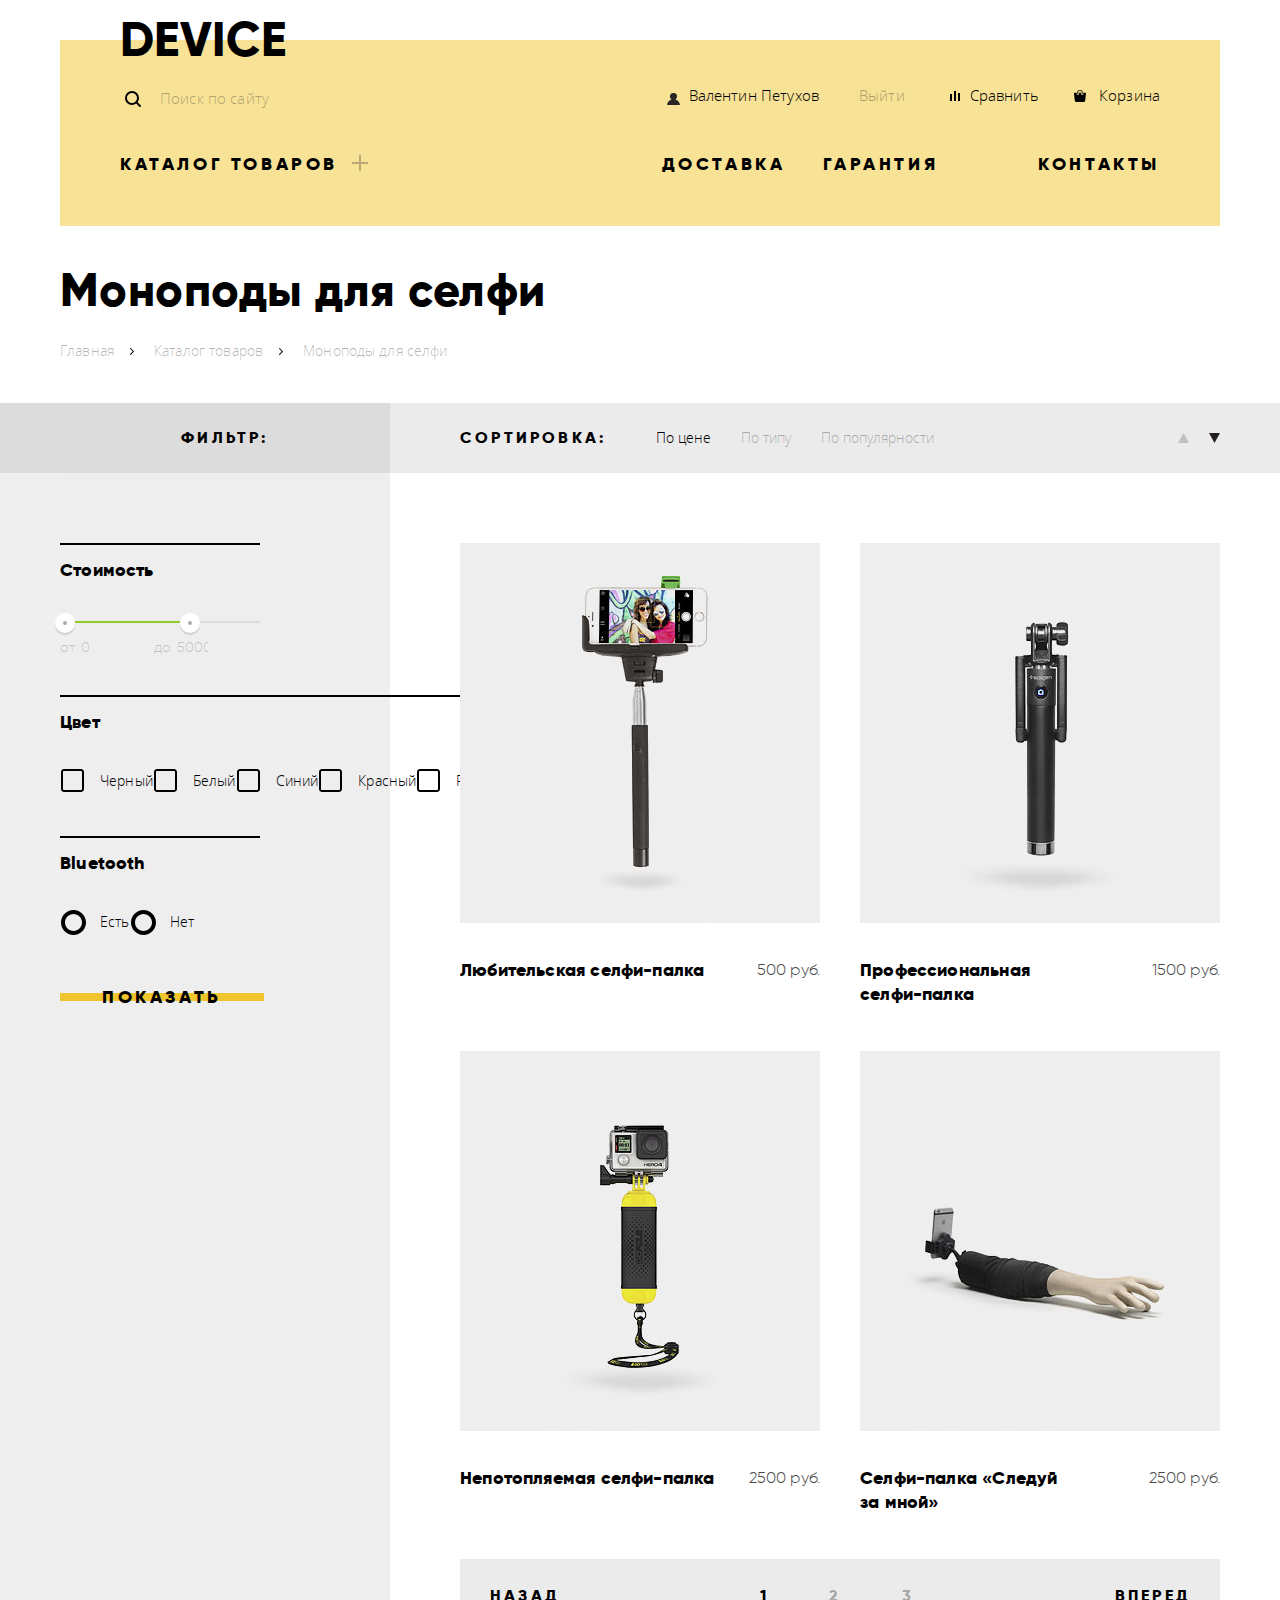
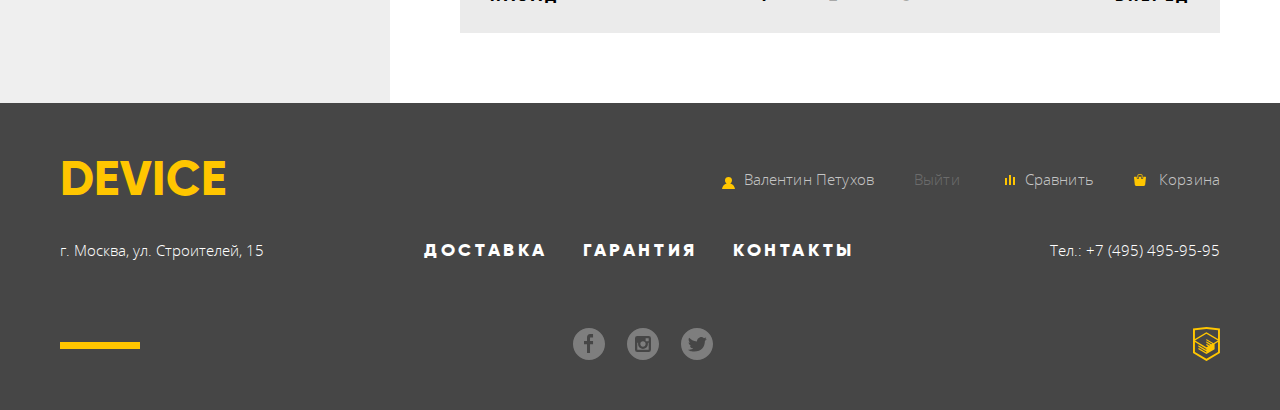
==== commit 38df7bae: "все только начинается" ====
--- a/catalog.html
+++ b/catalog.html
@@ -4,7 +4,7 @@
     <meta charset="utf-8">
     <title>HTML Academy: Девайс</title>
     <link href="css/normalize.css" rel="stylesheet">
-    <link href="css/style.min.css" rel="stylesheet">
+    <link href="css/style.css" rel="stylesheet">
   </head>
   <body class="catalog-page">
 
--- a/css/style.css
+++ b/css/style.css
@@ -0,0 +1,2350 @@
+﻿@font-face {
+  font-family: "Gilroy";
+  src: url("../fonts/gilroyextrabold.woff2") format("woff2");
+  font-weight: 800;
+  font-style: normal;
+}
+
+@font-face {
+  font-family: "Gilroy";
+  src: url("../fonts/gilroylight.woff2") format("woff2");
+  font-weight: 300;
+  font-style: normal;
+}
+
+@font-face {
+  font-family: "OpenSans";
+  src: url("../fonts/opensans.woff2") format("woff2");
+  font-weight: 400;
+  font-style: normal;
+}
+
+@font-face {
+  font-family: "OpenSans";
+  src: url("../fonts/opensanslight.woff2") format("woff2");
+  font-weight: 300;
+  font-style: normal;
+}
+
+*,
+*::before,
+*::after {
+  -webkit-box-sizing: inherit;
+          box-sizing: inherit;
+}
+
+html {
+  -webkit-box-sizing: border-box;
+          box-sizing: border-box;
+}
+
+body {
+  min-width: 1200px;
+  color: #000000;
+  background-color: #ffffff;
+}
+
+a {
+  text-decoration: none;
+}
+
+img {
+  max-width: 100%;
+  height: auto;
+}
+
+.container {
+  margin: 0 auto;
+  padding-left: 20px;
+  padding-right: 20px;
+
+  width: 1200px;
+}
+
+.visually-hidden {
+  position: absolute;
+  clip: rect(0 0 0 0);
+  width: 1px;
+  height: 1px;
+  margin: -1px;
+}
+
+/*  GENERAL STYLE BUTTON  */
+.btn {
+  position: relative;
+  z-index: 0;
+  display: inline-block;
+  padding: 8px 42px;
+
+  height: 40px;
+
+  font-family: "Gilroy", Arial, sans-serif;
+  font-weight: 800;
+  font-size: 18px;
+  line-height: 24px;
+  color: #000000;
+  text-transform: uppercase;
+  text-align: center;
+  letter-spacing: 0.2em;
+}
+
+.btn::before {
+  content: "";
+  position: absolute;
+  top: 40%;
+  left: 0;
+  height: 8px;
+  width: 100%;
+  background-color: #f0c52e;
+  z-index: -1;
+  -webkit-transition: all 300ms ease;
+       -o-transition: all 300ms ease;
+          transition: all 300ms ease;
+}
+
+.btn:hover::before {
+  top: 0;
+  height: 100%;
+  -webkit-transition: all 300ms ease;
+       -o-transition: all 300ms ease;
+          transition: all 300ms ease;
+}
+
+.btn:active::before {
+  top: 0;
+  height: 100%;
+}
+
+.btn:hover {
+  color: rgba(0, 0, 0, 1);
+}
+
+.btn:active {
+  color: rgba(0, 0, 0, 0.5);
+}
+
+/*Здесь начинается стилизация хедера*/
+.main-header {
+  margin-top: 40px;
+}
+
+.main-navigation {
+  /*padding-top: 50px; было*/
+  padding-top: 40px;
+  padding-right: 60px;
+  padding-bottom: 50px;
+  /*padding-bottom: 50px; было*/
+  padding-left: 60px;
+
+  background-color: #f7e296;
+}
+
+.main-navigation .flex {
+  display: -webkit-box;
+  display: -ms-flexbox;
+  display: flex;
+  -webkit-box-pack: justify;
+     -ms-flex-pack: justify;
+   justify-content: space-between;
+  -webkit-box-align: start;
+     -ms-flex-align: start;
+        align-items: flex-start;
+}
+
+a.main-navigation-logo {
+  position: absolute;
+  top: 12px;
+  font-family: "Gilroy", Arial, sans-serif;
+  font-weight: 800;
+  font-size: 48px;
+  color: #000000;
+  letter-spacing: 0.01em;
+}
+
+a.main-navigation-logo:hover {
+  color: rgba(0, 0, 0, 0.6);
+}
+
+a.main-navigation-logo:active {
+  color: rgba(0, 0, 0, 0.3);
+}
+
+/*  ПОИСК ПО САЙТУ  */
+.navigation-item {
+  /*margin-bottom: 35px; было*/
+  margin-bottom: 32px;
+}
+
+.search input[type="search"] {
+  width: 355px;
+  padding-top: 10px;
+  padding-bottom: 10px;
+  /*padding-left: 30px; было*/
+  padding-left: 40px;
+
+  background-color: transparent;
+  background-image: url("../img/search.svg");
+  background-repeat: no-repeat;
+  /*background-position: 0 50%;*/
+  background-position: 5px 50%;
+  border: none;
+  border-bottom: 2px solid transparent;
+}
+
+.search input[type="search"]:focus {
+  outline: none;
+  border-bottom: 2px solid #000000;
+}
+
+.search {
+  position: relative;
+}
+
+.search input[type="submit"] {
+  opacity: 0;
+  position: absolute;
+  top: 0;
+  right: 0;
+  padding: 10px 20px;
+
+  font-family: "OpenSans", Arial, sans-serif;
+  font-weight: 300;
+  font-size: 15px;
+
+  background-color: transparent;
+  border: 2px solid #000000;
+  border-bottom: none;
+
+  cursor: pointer;
+}
+
+.search input[type="search"]:focus + input[type="submit"]:hover {
+  opacity: 1;
+  color: #ffffff;
+  background-color: rgba(0, 0, 0, 1);
+}
+
+.search input[type="submit"]:active {
+  opacity: 1;
+  color: rgba(255, 255, 255, 0.3);
+  background-color: rgba(0, 0, 0, 1);
+}
+
+.search input[type="search"]:focus + input[type="submit"] {
+  opacity: 1;
+}
+
+/*  PLACEHOLDER   */
+.search input[type="search"]::-webkit-input-placeholder {
+  font-family: "OpenSans", Arial, sans-serif;
+  font-weight: 300;
+  font-size: 15px;
+  letter-spacing: 0.01em;
+  line-height: 30px;
+  color: rgba(0, 0, 0, 0.3);
+}
+
+.search input[type="search"]::-moz-placeholder {
+  font-family: "OpenSans", Arial, sans-serif;
+  font-weight: 300;
+  font-size: 15px;
+  letter-spacing: 0.01em;
+  line-height: 30px;
+  color: rgba(0, 0, 0, 0.3);
+}
+
+.search input[type="search"]:-moz-placeholder {
+  font-family: "OpenSans", Arial, sans-serif;
+  font-weight: 300;
+  font-size: 15px;
+  letter-spacing: 0.01em;
+  line-height: 30px;
+  color: rgba(0, 0, 0, 0.3);
+}
+
+.search input[type="search"]::placeholder {
+  font-family: "OpenSans", Arial, sans-serif;
+  font-weight: 300;
+  font-size: 15px;
+  letter-spacing: 0.01em;
+  line-height: 30px;
+  color: rgba(0, 0, 0, 0.3);
+}
+
+.search input[type="search"]:-ms-input-placeholder {
+  font-family: "OpenSans", Arial, sans-serif;
+  font-weight: 300;
+  font-size: 15px;
+  letter-spacing: 0.01em;
+  line-height: 30px;
+  color: rgba(0, 0, 0, 0.3);
+}
+
+.search input[type="search"]:hover::-webkit-input-placeholder {
+  color: rgba(0, 0, 0, 0.6);
+}
+
+.search input[type="search"]:hover::-moz-placeholder {
+  color: rgba(0, 0, 0, 0.6);
+}
+
+.search input[type="search"]:hover:-moz-placeholder {
+  color: rgba(0, 0, 0, 0.6);
+}
+
+.search input[type="search"]:hover::placeholder {
+  color: rgba(0, 0, 0, 0.6);
+}
+
+.search input[type="search"]:hover:-ms-input-placeholder {
+  color: rgba(0, 0, 0, 0.6);
+}
+
+.search input[type="search"]:focus::-webkit-input-placeholder {
+  color: rgba(0, 0, 0, 1);
+}
+
+.search input[type="search"]:focus::-moz-placeholder {
+  color: rgba(0, 0, 0, 1);
+}
+
+.search input[type="search"]:focus:-moz-placeholder {
+  color: rgba(0, 0, 0, 1);
+}
+
+.search input[type="search"]:focus::placeholder {
+  color: rgba(0, 0, 0, 1);
+}
+
+.search input[type="search"]:focus:-ms-input-placeholder {
+  color: rgba(0, 0, 0, 1);
+}
+
+/*  Меню пользователя */
+.user-menu {
+  display: -webkit-box;
+  display: -ms-flexbox;
+  display: flex;
+  -webkit-box-align: center;
+     -ms-flex-align: center;
+        align-items: center;
+  margin: 0;
+  padding: 0;
+  list-style: none;
+}
+
+.user-menu a {
+  font-family: "OpenSans", Arial, sans-serif;
+  font-weight: 300;
+  font-size: 15px;
+  color: #000000;
+  line-height: 30px;
+  letter-spacing: 0.01em;
+}
+
+.login {
+  margin-right: 215px;
+}
+
+.compare {
+  /*margin-right: 40px; было*/
+  margin-right: 35px;
+}
+
+.username,
+.exit {
+  margin-right: 40px;
+}
+
+.login-link,
+.compare-link,
+.cart-link,
+.username-link {
+  position: relative;
+  /*padding-left: 30px; было*/
+  padding-left: 25px;
+}
+
+.login-link::before,
+.username-link::before {
+  content: "";
+
+  position: absolute;
+  top: 8px;
+  left: 3px;
+
+  width: 13px;
+  height: 13px;
+
+  background-image: url("../img/user.svg");
+  background-repeat: no-repeat;
+  background-position: 0 0;
+}
+
+.compare-link::before {
+  content: "";
+
+  position: absolute;
+  top: 6px;
+  left: 5px;
+
+  width: 10px;
+  height: 10px;
+
+  background-image: url("../img/compare.svg");
+  background-repeat: no-repeat;
+  background-position: 0 0;
+}
+
+.cart-link::before {
+  content: "";
+
+  position: absolute;
+  top: 5px;
+  left: 0;
+
+  width: 12px;
+  height: 12px;
+
+  background-image: url("../img/cart.svg");
+  background-repeat: no-repeat;
+  background-position: 0 0;
+}
+
+.user-menu li>a:hover {
+  color: rgba(0, 0, 0, 0.6);
+}
+
+.login-link:hover::before,
+.compare-link:hover::before,
+.cart-link:hover::before,
+.username-link:hover::before {
+  opacity: 0.6;
+}
+
+.user-menu li>a:active {
+  color: rgba(0, 0, 0, 0.3);
+}
+
+.login-link:active::before,
+.compare-link:active::before,
+.cart-link:active::before,
+.username-link:active::before{
+  opacity: 0.3;
+}
+
+/*  Выпадающий список каталога  */
+.topmenu,
+.submenu {
+  margin: 0;
+  padding: 0;
+
+  list-style: none;
+}
+
+.down {
+  position: relative;
+  padding-right: 30px;
+  padding-bottom: 20px;
+
+  font-family: "Gilroy", Arial, sans-serif;
+  font-weight: 800;
+  font-size: 18px;
+  color: #000000;
+  letter-spacing: 0.2em;
+  line-height: 24px;
+  text-transform: uppercase;
+}
+
+.down::after {
+  content: "";
+
+  position: absolute;
+  top: 2px;
+  right: 0;
+
+  width: 16px;
+  height: 16px;
+
+  background-image: url("../img/plus.svg");
+  background-repeat: no-repeat;
+  background-position: 0 0;
+  opacity: 0.3;
+}
+
+.down:hover {
+  color: rgba(0, 0, 0, 0.6);
+}
+
+.topmenu .down:active {
+  color: rgba(0, 0, 0, 0.3);
+}
+
+.topmenu > li {
+  position: relative;
+}
+
+.submenu {
+  position: absolute;
+  z-index: 2;
+
+  display: -webkit-box;
+  display: -ms-flexbox;
+  display: flex;
+
+  margin: 0;
+  padding: 0;
+
+  width: 1160px;
+
+  background-color: rgba(247, 226, 150, 0);
+}
+
+.submenu li {
+  margin-top: 10px;
+  margin-left: 60px;
+}
+
+.submenu-item--2 li:nth-child(2) {
+  padding-left: 25px;
+}
+
+.submenu:last-child li {
+  padding-bottom: 33px;
+}
+
+.submenu-item--1 {
+  top: 35px;
+  left: -60px;
+}
+
+.submenu-item--2 {
+  top: 75px;
+  left: -60px;
+}
+
+.submenu-item--3 {
+  top: 110px;
+  left: -60px;
+}
+
+.submenu li {
+  display: none;
+}
+
+.product-navigation-title:hover .submenu>li {
+  display: block;
+}
+
+.product-navigation-title:hover .submenu {
+  background-color: rgba(247, 226, 150, 1);
+}
+
+.submenu li>a {
+  font-family: "OpenSans", Arial, sans-serif;
+  font-weight: 300;
+  font-size: 15px;
+  color: #000000;
+  line-height: 36px;
+  letter-spacing: 0.01em;
+}
+
+.submenu li>a:hover {
+  color: rgba(0, 0, 0, 0.6);
+}
+
+.submenu li>a:active {
+  color: rgba(0, 0, 0, 0.3);
+}
+
+/*  Услуги  */
+.services-navigation {
+  display: -webkit-box;
+  display: -ms-flexbox;
+  display: flex;
+  margin: 0;
+  padding: 0;
+
+  list-style: none;
+}
+
+.delivery {
+  /*margin-right: 40px; было*/
+  margin-right: 38px;
+}
+
+.guarantee {
+  /*margin-right: 115px; было*/
+  margin-right: 100px;
+}
+
+.services-navigation a {
+  font-family: "Gilroy", Arial, sans-serif;
+  font-weight: 800;
+  font-size: 18px;
+  color: #000000;
+  line-height: 24px;
+  letter-spacing: 0.2em;
+  text-transform: uppercase;
+}
+
+.services-navigation a:hover {
+  color: rgba(0, 0, 0, 0.6);
+}
+
+.services-navigation a:active {
+  color: rgba(0, 0, 0, 0.3);
+}
+/*Здесь заканчивается стилизация хедера*/
+
+/*Здесь начинается стилизация слайдера*/
+.slider {
+  position: relative;
+
+  padding-left: 60px;
+  padding-right: 60px;
+}
+
+.slider::before {
+  content: "";
+
+  position: absolute;
+  top: -175px;
+  left: 20px;
+  z-index: -1;
+
+  width: 1160px;
+  height: 290px;
+  background-color: #f7e296;
+}
+
+.slider-list .flex {
+  display: -webkit-box;
+  display: -ms-flexbox;
+  display: flex;
+  -webkit-box-pack: justify;
+     -ms-flex-pack: justify;
+   justify-content: space-between;
+}
+
+.slider-item {
+  display: none;
+  margin-bottom: 105px;
+}
+
+.flex-item--1 {
+  padding-left: 50px;
+  width: 560px;
+}
+
+.flex-item--2 {
+  padding-left: 40px;
+  width: 600px;
+}
+
+.slider--3 .flex-item--1 {
+  padding-top: 70px;
+  padding-right: 40px;
+  padding-left: 0;
+}
+
+.slider-list {
+  margin: 0;
+  padding: 0;
+}
+
+.slider-list h3 {
+  position: relative;
+  margin: 0;
+  margin-top: 82px;
+
+  font-family: "Gilroy", Arial, sans-serif;
+  font-weight: 800;
+  font-size: 47px;
+  line-height: 56px;
+  letter-spacing: 0.01em;
+
+  z-index: 0;
+}
+
+.slider-list h3::before {
+  content: "";
+
+  position: absolute;
+  top: -45px;
+  display: block;
+
+  width: 100px;
+  height: 7px;
+
+  background-color: #ffffff;
+}
+
+.slider--1 h3::after {
+  content: "01";
+
+  position: absolute;
+  top: -35px;
+  right: 0;
+
+
+  font-family: inherit;
+  font-size: 180px;
+  letter-spacing: 0.01em;
+  color: #ffffff;
+
+  z-index: -1;
+}
+
+.slider--2 h3::after {
+  content: "02";
+
+  position: absolute;
+  top: -35px;
+  right: 0;
+
+
+  font-family: inherit;
+  font-size: 180px;
+  letter-spacing: 0.01em;
+  color: #ffffff;
+
+  z-index: -1;
+}
+
+.slider--3 h3::after {
+  content: "03";
+
+  position: absolute;
+  top: -35px;
+  right: 0;
+
+
+  font-family: inherit;
+  font-size: 180px;
+  letter-spacing: 0.01em;
+  color: #ffffff;
+
+  z-index: -1;
+}
+
+.slider-list p {
+  margin: 0;
+  margin-top: 20px;
+
+  font-family: "OpenSans", Arial, sans-serif;
+  font-weight: 300;
+  font-size: 15px;
+  line-height: 30px;
+  letter-spacing: 0.01em;
+}
+
+.btn-slider {
+  margin-top: 40px;
+}
+
+.property-table {
+  margin-top: 50px;
+  text-align: left;
+}
+
+.property-table td {
+  padding: 0;
+  padding-right: 75px;
+
+  font-family: "Gilroy", Arial, sans-serif;
+  font-weight: 300;
+  font-size: 36px;
+  line-height: 48px;
+  letter-spacing: 0.01em;
+}
+
+.property-table td:last-child {
+  padding-right: 0;
+}
+
+.property-table th {
+  padding: 0;
+  padding-top: 5px;
+  padding-right: 70px;
+
+  font-family: "OpenSans", Arial, sans-serif;
+  font-weight: 300;
+  font-size: 13px;
+  line-height: 20px;
+  letter-spacing: 0.01em;
+}
+
+/*  переключатели слайдера  */
+.slider-controls {
+  position: absolute;
+
+  right: 0;
+  bottom: 147px;
+  margin-right: 100px;
+
+  text-align: center;
+  font-size: 0;
+}
+
+.slider-controls i {
+  position: relative;
+
+  display: inline-block;
+  padding: 6px;
+
+  border: 1px solid #000000;
+  border-radius: 50%;
+  background-color: #ffffff;
+  cursor: pointer;
+}
+
+.slider-controls label:not(:last-child) {
+  margin-right: 20px;
+}
+
+#slide-1:checked ~ .slider-list .slider-item:nth-child(1) {
+  display: block;
+}
+
+#slide-2:checked ~ .slider-list .slider-item:nth-child(2) {
+  display: block;
+}
+
+#slide-3:checked ~ .slider-list .slider-item:nth-child(3) {
+  display: block;
+}
+
+#slide-1:checked ~ .slider-controls .control--1::after,
+#slide-2:checked ~ .slider-controls .control--2::after,
+#slide-3:checked ~ .slider-controls .control--3::after {
+  content: "";
+
+  position: absolute;
+  top: 3px;
+  left: 3px;
+  z-index: 1;
+
+  width: 6px;
+  height: 6px;
+
+  border: 1px solid #000000;
+  border-radius: 50%;
+  background: #ffffff;
+}
+/*Здесь заканчивается стилизация слайдера.*/
+
+/*Здесь начинается стилизация блока товарных категорий*/
+.product-catalog {
+  margin-bottom: 80px;
+}
+
+.product-catalog-list {
+  display: -webkit-box;
+  display: -ms-flexbox;
+  display: flex;
+  -webkit-box-pack: center;
+     -ms-flex-pack: center;
+   justify-content: center;
+  margin: 0;
+  padding: 0;
+
+  list-style: none;
+}
+
+.product-catalog-list li {
+  width: 160px;
+  margin-right: 40px;
+}
+
+.product-catalog-list li:last-child {
+  margin-right: 0;
+}
+
+.block-icon {
+  display: block;
+
+  text-align: center;
+  line-height: 160px;
+
+  background-color: rgba(240, 197, 46, 0.5);
+}
+
+.block-icon img {
+  vertical-align: middle;
+}
+
+.block-icon-monopod img{
+  vertical-align: bottom;
+}
+
+.product-catalog-list h2 {
+  margin: 0;
+  margin-top: 32px;
+
+  font-family: "Gilroy", Arial, sans-serif;
+  font-weight: 800;
+  font-size: 18px;
+  line-height: 24px;
+  color: #000000;
+  letter-spacing: 0.01em;
+}
+
+.product-catalog-list a:hover .block-icon,
+.product-catalog-list a:active .block-icon {
+  background-color: rgba(240, 197, 46, 1);
+}
+
+.product-catalog-list a:active > .block-icon > img {
+  opacity: 0.3;
+}
+
+.product-catalog-list a:hover h2 {
+  color: rgba(0, 0, 0, 1);
+}
+
+.product-catalog-list a:active h2 {
+  color: rgba(0, 0, 0, 0.3);
+}
+/*Здесь заканчивается стилизация блока товарных категорий*/
+
+/*  Здесь начинается стилизация Табов   */
+.block-service {
+  margin-bottom: 105px;
+
+  background-color: #e5e5e5;
+  /*background: -webkit-gradient(linear, left top, left bottom, color-stop(25%, #ffffff), color-stop(25%, #e5e5e5), color-stop(75%, #e5e5e5));*/
+  background: -webkit-linear-gradient(top, #ffffff 25%, #e5e5e5 25%, #e5e5e5 75%);
+  background: -o-linear-gradient(top, #ffffff 25%, #e5e5e5 25%, #e5e5e5 75%);
+  background: linear-gradient(to bottom, #ffffff 25%, #e5e5e5 25%, #e5e5e5 75%);
+}
+
+.block-service .flex {
+  display: -webkit-box;
+  display: -ms-flexbox;
+  display: flex;
+  min-height: 390px;
+}
+
+.service-tabs {
+  position: relative;
+  margin: 0;
+  padding: 0;
+  padding-top: 75px;
+
+  width: 287px;
+
+  list-style: none;
+}
+
+.service-tabs::after {
+  content: "";
+
+  position: absolute;
+  top: 0;
+  right: 0;
+  display: block;
+
+  width: 7px;
+  height: 320px;
+
+  background-color: #000000;
+}
+
+.service-tabs-item {
+  position: relative;
+  display: block;
+  margin-bottom: 23px;
+  padding: 10px 28px;
+
+  z-index: 0;
+
+  width: 160px;
+
+  font-family: "Gilroy", Arial, sans-serif;
+  font-weight: 800;
+  font-size: 18px;
+  line-height: 24px;
+  text-transform: uppercase;
+  text-align: center;
+  letter-spacing: 0.2em;
+  color: #000000;
+
+  cursor: pointer;
+}
+
+.service-tabs-item::before {
+  content: "";
+
+  position: absolute;
+  top: 40%;
+  left: 0;
+  bottom: 0px;
+
+  width: 100%;
+  height: 8px;
+
+  background-color: #f0c52e;
+
+  z-index: -1;
+  -webkit-transition: all 300ms ease;
+       -o-transition: all 300ms ease;
+          transition: all 300ms ease;
+}
+
+.service-tabs-item:hover {
+  color: #000000;
+}
+
+.service-tabs-item:hover::before {
+  top: 0;
+  height: 100%;
+  -webkit-transition: all 200ms ease;
+       -o-transition: all 200ms ease;
+          transition: all 200ms ease;
+}
+
+.service-tabs-item:active {
+  color: #f7e184;
+}
+
+.service-tabs-item:active::before {
+  top: 0;
+  height: 100%;
+  width: 280px;
+  background-color: #000000;
+  -webkit-transition: none;
+       -o-transition: none;
+          transition: none;
+}
+
+.service-list {
+  margin: 0;
+  margin-top: 72px;
+  padding-left: 120px;
+
+  width: 880px;
+
+  list-style: none;
+}
+
+.service-list h2 {
+  margin: 0;
+
+  font-family: "Gilroy", Arial, sans-serif;
+  font-weight: 800;
+  font-size: 47px;
+  line-height: 48px;
+  letter-spacing: 0.01em;
+}
+
+.service-list p {
+  margin: 0;
+  margin-top: 35px;
+
+  font-family: "OpenSans", Arial, sans-serif;
+  font-weight: 300;
+  font-size: 15px;
+  line-height: 30px;
+  letter-spacing: 0.01em;
+}
+
+.service-item {
+  display: none;
+  margin-right: 60px;
+  padding-right: 275px;
+}
+
+#service-1:checked ~ .service-list .service-item:nth-child(1) {
+  display: block;
+}
+
+#service-2:checked ~ .service-list .service-item:nth-child(2) {
+  display: block;
+}
+
+#service-3:checked ~ .service-list .service-item:nth-child(3) {
+  display: block;
+}
+
+#service-1:checked ~ .service-tabs .service-tabs-item--1::before,
+#service-2:checked ~ .service-tabs .service-tabs-item--2::before,
+#service-3:checked ~ .service-tabs .service-tabs-item--3::before {
+  top: 0;
+  height: 100%;
+  width: 280px;
+  background-color: #000000;
+  -webkit-transition: none;
+       -o-transition: none;
+          transition: none;
+}
+
+#service-1:checked ~ .service-tabs .service-tabs-item--1,
+#service-2:checked ~ .service-tabs .service-tabs-item--2,
+#service-3:checked ~ .service-tabs .service-tabs-item--3 {
+  color: #f7e184;
+}
+
+.service-item:nth-child(1) {
+  background-image: url(../img/delivery.svg);
+  background-repeat: no-repeat;
+  background-position: right 10px;
+  background-size: auto;
+}
+
+.service-item:nth-child(2) {
+  background-image: url(../img/warranty.svg);
+  background-repeat: no-repeat;
+  background-position: right center;
+  background-size: contain;
+}
+
+.service-item:nth-child(3) {
+  background-image: url(../img/credit.svg);
+  background-repeat: no-repeat;
+  background-position: right center;
+  background-size: contain;
+}
+/*Здесь заканчивается стилизация Табов*/
+
+/*Здесь начинается стилизация брендов*/
+.brands {
+  margin-bottom: 100px;
+}
+
+ul.brands-list {
+  margin: 0;
+  padding: 0;
+
+  display: -webkit-box;
+
+  display: -ms-flexbox;
+
+  display: flex;
+  -webkit-box-pack: center;
+     -ms-flex-pack: center;
+   justify-content: center;
+  -webkit-box-align: center;
+     -ms-flex-align: center;
+        align-items: center;
+
+  list-style: none;
+}
+
+ul.brands-list li {
+  width: 260px;
+  text-align: center;
+  margin-right: 40px;
+}
+
+ul.brands-list li:last-child {
+  margin-right: 0;
+}
+
+ul.brands-list li>a:focus {
+  outline: auto;
+  opacity: 1;
+}
+
+.brands a {
+  -webkit-filter: grayscale(100%);
+          filter: grayscale(100%);
+  opacity: 0.2;
+}
+
+.brands a:hover {
+  -webkit-filter: none;
+          filter: none;
+  opacity: 1;
+}
+
+.brands a:focus {
+  opacity: 1;
+}
+/*Здесь заканчивается стилизация брендов*/
+
+/*Здесь начинается стилизация блоков О нас и Контакты*/
+.block-info {
+  margin-bottom: 82px;
+  padding-top: 55px;
+}
+
+.block-info .flex {
+  display: -webkit-box;
+  display: -ms-flexbox;
+  display: flex;
+}
+
+.block-about-us {
+  width: 500px;
+  margin-right: 100px;
+}
+
+.block-contacts {
+  width: 560px;
+}
+
+.block-about-us .btn {
+  margin-left: 5px;
+  padding: 8px 20px;
+}
+
+.block-about-us h2,
+.block-contacts h2 {
+  position: relative;
+  margin: 0;
+  margin-bottom: 45px;
+
+  font-family: "Gilroy", Arial, sans-serif;
+  font-weight: 800;
+  font-size: 47px;
+  line-height: 48px;
+  letter-spacing: 0.01em;
+}
+
+.block-about-us h2:first-child::before,
+.block-contacts h2:first-child::before {
+  content: "";
+
+  position: absolute;
+  top: -50px;
+  display: block;
+  width: 80px;
+  height: 7px;
+  background-color: #000000;
+}
+
+.block-about-us p,
+.block-contacts p {
+  margin: 0;
+  margin-bottom: 30px;
+
+  font-family: "OpenSans", Arial, sans-serif;
+  font-weight: 300;
+  font-size: 15px;
+  line-height: 30px;
+}
+
+.transport-company {
+  margin: 0;
+  margin-left: 15px;
+  margin-bottom: 53px;
+  padding: 0;
+  padding-top: 35px;
+
+  font-family: "Gilroy", Arial, sans-serif;
+  font-weight: 800;
+  font-size: 16px;
+  line-height: 40px;
+
+  list-style: none;
+}
+
+.transport-company>li {
+  position: relative;
+  padding-left: 25px;
+}
+
+.transport-company>li::before {
+  content: "";
+
+  position: absolute;
+  top: 15px;
+  left: 0;
+
+  width: 8px;
+  height: 8px;
+  border: 2px solid #e5e5e5;
+  border-radius: 50%;
+}
+
+.transport-company a {
+  color: #000000;
+  text-decoration: none;
+}
+
+.block-contacts .contacts-map {
+  padding-top: 10px;
+  margin-bottom: 63px;
+
+  cursor: pointer;
+}
+
+/*  КАРТА */
+.modal-map {
+  top: 50%;
+  left: 50%;
+
+  display: none;
+
+  width: 960px;
+  height: 560px;
+
+  margin-top: -280px;
+  margin-left: -480px;
+  z-index: 1;
+}
+
+.modal-map iframe {
+  border: none;
+}
+
+.modal-map p {
+  margin: 0;
+}
+
+/*  ВСПЛЫВАЮЩАЯ ФОРМА ОБРАТНОЙ СВЯЗИ  */
+.modal {
+  position: fixed;
+  background-color: #ffffff;
+
+  -webkit-box-shadow: 0 10px 20px rgba(0, 0, 0, 0.2);
+
+          box-shadow: 0 10px 20px rgba(0, 0, 0, 0.2);
+}
+.modal-feedback {
+  top: 180px;
+  left: 50%;
+
+  display: none;
+
+  width: 960px;
+  margin-left: -480px;
+  padding: 95px 100px;
+  z-index: 1;
+}
+
+.modal-close {
+  position: absolute;
+  top: 20px;
+  right: 20px;
+  padding: 0;
+
+  width: 55px;
+  height: 55px;
+
+  font-size: 0;
+
+  background-color: rgba(240, 197, 46, 0.5);
+  border: 0;
+  border-radius: 50%;
+
+  cursor: pointer;
+}
+
+.modal-close:hover {
+  background-color: rgba(240, 197, 46, 1);
+}
+
+.modal-close:active {
+  background-color: rgba(240, 197, 46, 0.3);
+}
+
+.modal-close::before,
+.modal-close::after {
+  content: "";
+
+  position: absolute;
+  top: 25px;
+  left: 13px;
+
+  width: 30px;
+  height: 3px;
+
+  background-color: #ffffff;
+}
+
+.modal-close::before {
+  -webkit-transform: rotate(45deg);
+      -ms-transform: rotate(45deg);
+          transform: rotate(45deg);
+}
+
+.modal-close::after {
+  -webkit-transform: rotate(-45deg);
+      -ms-transform: rotate(-45deg);
+          transform: rotate(-45deg);
+}
+
+.modal-feedback p {
+  display: inline-block;
+  margin: 0;
+  margin-bottom: 35px;
+}
+
+.modal-feedback p:nth-child(1) {
+  margin-right: 35px;
+}
+
+.modal-feedback p:nth-child(3) {
+  width: 100%;
+}
+
+.feedback label {
+  display: block;
+  margin-bottom: 10px;
+
+  font-family: "Gilroy", Arial, sans-serif;
+  font-weight: 800;
+  font-size: 18px;
+  line-height: 24px;
+}
+
+.feedback-username,
+.feedback-email {
+  width: 360px;
+  height: 50px;
+}
+
+.feedback-letter {
+  width: 760px;
+  height: 155px;
+  resize: none;
+}
+
+.feedback-username,
+.feedback-email,
+.feedback-letter {
+  padding: 15px 20px;
+
+  border: none;
+  background-color: rgba(234, 234, 234, 0.5);
+}
+
+.feedback-username:hover,
+.feedback-email:hover,
+.feedback-letter:hover {
+  background-color: rgba(234, 234, 234, 0.8);
+}
+
+.feedback-username:hover:active,
+.feedback-email:active,
+.feedback-letter:active,
+.feedback-username:focus,
+.feedback-email:focus,
+.feedback-letter:focus {
+  background-color: rgba(255, 255, 255, 1);
+  outline: 3px solid rgba(240, 197, 46, 0.5);
+}
+
+.feedback input[type="text"]::-webkit-input-placeholder,
+.feedback input[type="email"]::-webkit-input-placeholder,
+.feedback textarea[name="letter"]::-webkit-input-placeholder {
+  font-family: "OpenSans", Arial, sans-serif;
+  font-weight: 400;
+  font-size: 14px;
+  line-height: 18px;
+  color: rgba(70, 70, 70, 0.4);
+}
+
+.feedback input[type="text"]::-moz-placeholder,
+.feedback input[type="email"]::-moz-placeholder,
+.feedback textarea[name="letter"]::-moz-placeholder {
+  font-family: "OpenSans", Arial, sans-serif;
+  font-weight: 400;
+  font-size: 14px;
+  line-height: 18px;
+  color: rgba(70, 70, 70, 0.4);
+}
+
+.feedback input[type="text"]:-moz-placeholder,
+.feedback input[type="email"]:-moz-placeholder,
+.feedback textarea[name="letter"]:-moz-placeholder {
+  font-family: "OpenSans", Arial, sans-serif;
+  font-weight: 400;
+  font-size: 14px;
+  line-height: 18px;
+  color: rgba(70, 70, 70, 0.4);
+}
+
+.feedback input[type="text"]::placeholder,
+.feedback input[type="email"]::placeholder,
+.feedback textarea[name="letter"]::placeholder {
+  font-family: "OpenSans", Arial, sans-serif;
+  font-weight: 400;
+  font-size: 14px;
+  line-height: 18px;
+  color: rgba(70, 70, 70, 0.4);
+}
+
+.feedback input[type="text"]:-ms-input-placeholder,
+.feedback input[type="email"]:-ms-input-placeholder,
+.feedback textarea[name="letter"]:-ms-input-placeholder {
+ font-family: "OpenSans", Arial, sans-serif;
+ font-weight: 400;
+ font-size: 14px;
+ line-height: 18px;
+ color: rgba(70, 70, 70, 0.4);
+}
+
+.feedback input[type="text"]:focus::-webkit-input-placeholder,
+.feedback input[type="email"]:focus::-webkit-input-placeholder,
+.feedback textarea[name="letter"]:focus::-webkit-input-placeholder {
+  color: rgba(70, 70, 70, 1);
+}
+
+.feedback input[type="text"]:focus::-moz-placeholder,
+.feedback input[type="email"]:focus::-moz-placeholder,
+.feedback textarea[name="letter"]:focus::-moz-placeholder {
+  color: rgba(70, 70, 70, 1);
+}
+
+.feedback input[type="text"]:focus:-moz-placeholder,
+.feedback input[type="email"]:focus:-moz-placeholder,
+.feedback textarea[name="letter"]:focus:-moz-placeholder {
+  color: rgba(70, 70, 70, 1);
+}
+
+.feedback input[type="text"]:focus::placeholder,
+.feedback input[type="email"]:focus::placeholder,
+.feedback textarea[name="letter"]:focus::placeholder {
+  color: rgba(70, 70, 70, 1);
+}
+
+.feedback input[type="text"]:focus:-ms-input-placeholder,
+.feedback input[type="email"]:focus:-ms-input-placeholder,
+.feedback textarea[name="letter"]:focus:-ms-input-placeholder {
+ color: rgba(70, 70, 70, 1);
+}
+
+.feedback button[class="btn"] {
+  border: none;
+  background: none;
+}
+/*Здесь заканчивается стилизация блоков О нас и Контакты*/
+
+/*здесь начинается стилизация страницы catalog.html*/
+.exit-link {
+  opacity: 0.3;
+}
+
+.catalog-background {
+  background-color: #ffffff;
+  /*background: -webkit-gradient(linear, left top, right top, color-stop(20%, #efefef), color-stop(20%, #ffffff), color-stop(80%, #ffffff));*/
+  background: -webkit-linear-gradient(left, #efefef 20%, #ffffff 20%, #ffffff 80%);
+  background: -o-linear-gradient(left, #efefef 20%, #ffffff 20%, #ffffff 80%);
+  background: linear-gradient(to right, #efefef 20%, #ffffff 20%, #ffffff 80%);
+}
+
+.catalog-head-background {
+  height: 70px;
+
+  background-color: #ebebeb;
+  /*background: -webkit-gradient(linear, left top, right top, color-stop(30%, #dcdcdc), color-stop(30%, #ebebeb), color-stop(70%, #ebebeb));*/
+  background: -webkit-linear-gradient(left, #dcdcdc 30%, #ebebeb 30%, #ebebeb 70%);
+  background: -o-linear-gradient(left, #dcdcdc 30%, #ebebeb 30%, #ebebeb 70%);
+  background: linear-gradient(to right, #dcdcdc 30%, #ebebeb 30%, #ebebeb 70%);
+}
+
+.catalog-column {
+  display: -webkit-box;
+  display: -ms-flexbox;
+  display: flex;
+  margin-top: -70px;
+}
+
+.filters .text,
+.catalog .text {
+  font-family: "Gilroy", Arial, sans-serif;
+  font-weight: 800;
+  font-size: 16px;
+  line-height: 24px;
+  letter-spacing: 0.2em;
+  text-transform: uppercase;
+}
+
+/*  Catalog заголовок  */
+.main-catalog-page .page-title {
+  margin: 0;
+  margin-bottom: 25px;
+  padding: 0;
+  padding-top: 40px;
+
+  font-family: "Gilroy", Arial, sans-serif;
+  font-weight: 800;
+  font-size: 47px;
+  line-height: 48px;
+  letter-spacing: 0.01em;
+}
+
+/*  Catalog breadcrumbs */
+.breadcrumbs {
+  margin: 0;
+  margin-bottom: 40px;
+  padding: 0;
+
+  display: -webkit-inline-box;
+
+  display: -ms-inline-flexbox;
+
+  display: inline-flex;
+  list-style: none;
+}
+
+.breadcrumbs li a {
+  position: relative;
+  padding-right: 40px;
+
+  font-family: "OpenSans", Arial, sans-serif;
+  font-weight: 300;
+  font-size: 14px;
+  line-height: 24px;
+  letter-spacing: 0.01em;
+  color: rgba(0, 0, 0, 0.3);
+}
+
+.breadcrumbs li a::after {
+  content: "";
+
+  position: absolute;
+  top: 7px;
+  right: 20px;
+  width: 4px;
+  height: 7px;
+  background-image: url(../img/nav-arrow.svg);
+  background-repeat: no-repeat;
+  background-position: 0 0;
+}
+
+.breadcrumbs li:last-child a::after {
+  content: none;
+}
+
+.breadcrumbs li a:hover {
+  color: rgba(0, 0, 0, 0.6);
+}
+
+.breadcrumbs li a:active {
+  color: rgba(0, 0, 0, 0.1);
+}
+
+.breadcrumbs li:last-child a:hover,
+.breadcrumbs li:last-child a:active {
+  color: rgba(0, 0, 0, 0.3);
+}
+
+/*  Форма - фильтр  */
+.filters {
+  width: 347px;
+  background-color: #eeeeee;
+}
+
+.filters .text {
+  display: block;
+  margin: 0;
+  padding: 0;
+  padding-top: 23px;
+  padding-bottom: 23px;
+  min-height: 70px;
+  text-align: center;
+
+  background-color: #dcdcdc;
+}
+
+.filter {
+  width: 200px;
+}
+
+.filter-item {
+  margin: 0;
+  padding: 0;
+  border: none;
+}
+
+.filter-cost {
+  margin-top: 70px;
+}
+
+.filter-item legend {
+  padding-top: 13px;
+  padding-bottom: 27px;
+
+  width: 100%;
+
+  font-family: "Gilroy", Arial, sans-serif;
+  font-weight: 800;
+  font-size: 18px;
+  line-height: 24px;
+  letter-spacing: 0.01em;
+
+  border-top: 2px solid #000000;
+}
+
+/*  PRICE-BAR  */
+.range-filter {
+  width: 200px;
+}
+
+.range-controls {
+  position: relative;
+
+  height: 25px;
+  padding-top: 12px;
+}
+
+.range-controls .scale {
+  height: 2px;
+
+  background: #dbdbdb;
+}
+
+.range-controls .bar {
+  width: 60%;
+  height: 2px;
+
+  background: #91c92f;
+}
+
+.range-controls .toggle {
+  position: absolute;
+  top: 4px;
+  left: 0;
+
+  width: 4px;
+  height: 4px;
+  padding: 0;
+  -webkit-box-sizing: content-box;
+          box-sizing: content-box;
+
+  border: 8px solid #ffffff;
+  background-color: #ababab;
+  -webkit-box-shadow: 0 2px 1px 0 #cfcfcf;
+          box-shadow: 0 2px 1px 0 #cfcfcf;
+  border-radius: 50%;
+  cursor: pointer;
+}
+
+.range-controls .toggle-min {
+  left: -5px;
+}
+
+.range-controls .toggle-max {
+  left: 120px;
+}
+
+.price-controls {
+  font-size: 0;
+}
+
+.price-controls label,
+.price-controls input {
+  font-family: "Gilroy", Arial, sans-serif;
+  font-weight: 300;
+  font-size: 14px;
+  line-height: 24px;
+  color: rgba(0, 0, 0, 0.2);
+}
+
+.price-controls label {
+  margin-right: 40px;
+}
+
+.price-controls input {
+  width: 35px;
+
+  border: none;
+  background-color: inherit;
+}
+/*  the END PRICE-BAR  */
+
+.filter-item--1 label,
+.filter-item--2 label {
+  font-family: "OpenSans", Arial, sans-serif;
+  font-weight: 300;
+  font-size: 14px;
+  line-height: 40px;
+  letter-spacing: 0.01em;
+}
+
+.filter-item--1,
+.filter-item--2 {
+  display: -webkit-box;
+  display: -ms-flexbox;
+  display: flex;
+  margin-top: 35px;
+}
+
+.filter button[class="btn"] {
+  margin-top: 35px;
+
+  border: none;
+  background: none;
+  cursor: pointer;
+}
+
+.property--1,
+.property--2 {
+  position: relative;
+  padding-left: 40px;
+
+  cursor: pointer;
+}
+
+.property--1 input[type="checkbox"]:focus + .checkbox-indicator,
+.property--2 input[type="radio"]:focus + .radio-indicator {
+  outline: thin initial;
+  outline: 5px auto -webkit-focus-ring-color;
+}
+
+.property--1 input[type="checkbox"] + .checkbox-indicator::before {
+  content: "";
+
+  position: absolute;
+  top: 8px;
+  left: 1px;
+
+  width: 25px;
+  height: 25px;
+
+  background-image: url(../img/checkbox-off.svg);
+  background-repeat: no-repeat;
+}
+
+.property--2 input[type="radio"] + .radio-indicator::before {
+  content: "";
+
+  position: absolute;
+  top: 8px;
+  left: 1px;
+
+  width: 25px;
+  height: 25px;
+
+  background-image: url(../img/radio-off.svg);
+  background-repeat: no-repeat;
+}
+
+.property--1 input[type="checkbox"]:hover + .checkbox-indicator::before,
+.property--2 input[type="radio"]:hover + .radio-indicator::before {
+  opacity: 0.6;
+}
+
+.property--1 input[type="checkbox"]:active + .checkbox-indicator::before {
+  background-image: url(../img/checkbox-on.svg);
+  opacity: 1;
+}
+
+.property--2 input[type="radio"]:active + .radio-indicator::before {
+  background-image: url(../img/radio-on.svg);
+  opacity: 1;
+}
+
+.property--1 input[type="checkbox"]:checked + .checkbox-indicator::before {
+  background-image: url(../img/checkbox-on.svg);
+  opacity: 1;
+}
+
+.property--2 input[type="radio"]:checked + .radio-indicator::before {
+  background-image: url(../img/radio-on.svg);
+  opacity: 1;
+}
+
+.property--1 input[type="checkbox"]:checked:hover + .checkbox-indicator::before,
+.property--2 input[type="radio"]:checked:hover + .radio-indicator::before {
+  opacity: 0.6;
+}
+
+.property--1 input[type="checkbox"]:checked:active + .checkbox-indicator::before {
+  background-image: url(../img/checkbox-off.svg);
+  opacity: 1;
+}
+
+.property--2 input[type="radio"]:checked:active + .radio-indicator::before {
+  background-image: url(../img/radio-off.svg);
+  opacity: 1;
+}
+
+.catalog {
+  width: 853px;
+}
+
+/*  Сортировка  */
+.select-wrap {
+  display: -webkit-box;
+  display: -ms-flexbox;
+  display: flex;
+  -webkit-box-pack: justify;
+     -ms-flex-pack: justify;
+   justify-content: space-between;
+
+  padding-top: 23px;
+  padding-bottom: 23px;
+  padding-left: 70px;
+
+  min-height: 70px;
+
+  background-color: #ebebeb;
+}
+
+.hold-select {
+  display: -webkit-box;
+  display: -ms-flexbox;
+  display: flex;
+}
+
+.hold-select .text {
+  margin-right: 50px;
+}
+
+.sorting-list {
+  display: -webkit-box;
+  display: -ms-flexbox;
+  display: flex;
+  -webkit-box-align: center;
+     -ms-flex-align: center;
+        align-items: center;
+  margin: 0;
+  padding: 0;
+
+  list-style: none;
+}
+
+.sorting-list li {
+  margin-right: 30px;
+}
+
+.sorting-list li:last-child {
+  margin-right: 230px;
+}
+
+.indicator {
+  display: -webkit-box;
+  display: -ms-flexbox;
+  display: flex;
+  -webkit-box-align: center;
+     -ms-flex-align: center;
+        align-items: center;
+}
+
+.sorting-list li>a {
+  font-family: "OpenSans", Arial, sans-serif;
+  font-weight: 300;
+  font-size: 14px;
+  line-height: 18px;
+  color: rgba(0, 0, 0, 0.3);
+}
+
+.sorting-list li>a:hover {
+  color: rgba(0, 0, 0, 0.6);
+}
+
+.sorting-list li>a:active {
+  color: rgba(0, 0, 0, 1);
+}
+
+.catalog .active,
+.catalog .active:hover,
+.catalog .active:active {
+  color: rgba(0, 0, 0, 1);
+  opacity: 1;
+  cursor: default;
+}
+
+.indicator .up-dir {
+  margin-right: 20px;
+}
+
+.indicator a {
+  opacity: 0.2;
+}
+
+.indicator a:hover {
+  opacity: 0.4;
+}
+
+.indicator a:active {
+  opacity: 1;
+}
+
+/*  Товарные карточки */
+.product-items {
+  display: -webkit-box;
+  display: -ms-flexbox;
+  display: flex;
+  -webkit-box-pack: end;
+     -ms-flex-pack: end;
+   justify-content: flex-end;
+  -ms-flex-wrap: wrap;
+      flex-wrap: wrap;
+
+  margin-top: 70px;
+  margin-left: 70px;
+  margin-bottom: 70px;
+
+  width: 760px;
+
+  list-style: none;
+}
+
+.product-wrap {
+  width: 360px;
+  margin-right: 40px;
+  margin-bottom: 45px;
+}
+
+.product-wrap:nth-child(2n) {
+  margin-right: 0;
+}
+
+.product-item {
+  margin-bottom: 35px;
+  position: relative;
+  overflow: hidden;
+  text-align: center;
+}
+
+.product-wrap img {
+  display: block;
+  width: 100%;
+}
+
+.product-buttons {
+  position: absolute;
+  top: 0;
+  left: 0;
+
+  width: 100%;
+  height: 100%;
+
+  background: rgba(238, 238, 238, 0.7);
+  opacity: 0;
+}
+
+.product-buttons .btn {
+  position: absolute;
+  padding: 0;
+  top: 50%;
+  left: 90px;
+
+  width: 200px;
+
+  line-height: 40px;
+}
+
+.add-to-comparison {
+  display: block;
+
+  position: absolute;
+  top: 60%;
+  left: 90px;
+
+  width: 200px;
+
+  font-family: "OpenSans", Arial, sans-serif;
+  font-weight: 300;
+  font-size: 13px;
+  line-height: 36px;
+  letter-spacing: 0.01em;
+  color: rgba(0, 0, 0, 0.5);
+}
+
+.product-tittle {
+  display: -webkit-box;
+  display: -ms-flexbox;
+  display: flex;
+  -webkit-box-pack: justify;
+     -ms-flex-pack: justify;
+   justify-content: space-between;
+  -webkit-box-align: start;
+     -ms-flex-align: start;
+        align-items: flex-start;
+}
+
+.product-tittle a {
+  font-family: "Gilroy", Arial, sans-serif;
+  font-weight: 800;
+  font-size: 18px;
+  line-height: 24px;
+  letter-spacing: 0.01em;
+  color: rgba(0, 0, 0, 1);
+}
+
+.product-price {
+  font-family: "Gilroy", Arial, sans-serif;
+  font-weight: 300;
+  font-size: 16px;
+  line-height: 24px;
+  letter-spacing: 0.01em;
+  color: #464646;
+}
+
+.product-item:hover .product-buttons {
+  opacity: 1;
+}
+
+.add-to-comparison:hover {
+  color: rgba(0, 0, 0, 1);
+}
+
+.add-to-comparison:active {
+  color: rgba(0, 0, 0, 0.2);
+}
+
+/*  Pagination  */
+.pagination {
+  display: -webkit-box;
+  display: -ms-flexbox;
+  display: flex;
+  -webkit-box-pack: justify;
+     -ms-flex-pack: justify;
+   justify-content: space-between;
+  -webkit-box-align: center;
+     -ms-flex-align: center;
+        align-items: center;
+  margin: 0;
+  padding: 0;
+  width: 100%;
+
+  background-color: #ebebeb;
+  list-style: none;
+}
+
+.page-number {
+  display: -webkit-box;
+  display: -ms-flexbox;
+  display: flex;
+  -webkit-box-align: center;
+     -ms-flex-align: center;
+        align-items: center;
+
+  margin: 0;
+  padding: 0;
+
+  list-style: none;
+}
+
+.pagination li>a:first-child,
+.pagination li>a:last-child {
+  display: block;
+  padding: 25px 30px;
+}
+
+.pagination a {
+  font-family: "Gilroy", Arial, sans-serif;
+  font-weight: 800;
+  font-size: 16px;
+  line-height: 24px;
+  letter-spacing: 0.2em;
+  color: rgba(0, 0, 0, 0.3);
+  text-transform: uppercase;
+}
+
+a[class="previous"],
+a[class="next"] {
+  color: rgba(0, 0, 0, 1);
+}
+
+a[class="active"] {
+  color: rgba(0, 0, 0, 1);
+}
+
+.previous:hover,
+.next:hover {
+  background-color: #d9d9d9;
+}
+
+.previous:active,
+.next:active {
+  color: rgba(0, 0, 0, 0.3);
+  background-color: #d9d9d9;
+}
+
+.page-number li:hover a {
+  color: rgba(0, 0, 0, 0.6);
+}
+
+.page-number li:active a {
+  color: rgba(0, 0, 0, 1);
+}
+/*здесь заканчивается стилизация основного содержания страницы catalog.html*/
+
+/*здесь начинается стилизация футера*/
+.page-footer .flex {
+  display: -webkit-box;
+  display: -ms-flexbox;
+  display: flex;
+  -webkit-box-pack: justify;
+     -ms-flex-pack: justify;
+   justify-content: space-between;
+  -webkit-box-align: center;
+     -ms-flex-align: center;
+        align-items: center;
+}
+
+.page-footer {
+  padding-top: 48px;
+  padding-bottom: 45px;
+
+  color: #ffffff;
+  background-color: #464646;
+}
+
+.page-footer .flex-container-1 {
+  margin-bottom: 28px;
+}
+
+.page-footer .flex-container-2 {
+  margin-bottom: 62px;
+}
+
+a.page-footer-logo {
+  font-family: "Gilroy", Arial, sans-serif;
+  font-weight: 800;
+  font-size: 48px;
+  line-height: auto;
+  letter-spacing: 0.01em;
+  color: rgba(255, 198, 0, 1);
+}
+
+a.page-footer-logo:hover {
+  color: rgba(255, 198, 0, 0.6);
+}
+
+a.page-footer-logo:active {
+  color: rgba(255, 198, 0, 0.3);
+}
+
+.page-footer .user-menu > li {
+  margin-right: 40px;
+}
+
+.page-footer .user-menu > li:last-child {
+  margin-right: 0;
+}
+
+.page-footer .user-menu a {
+  color: rgba(255, 255, 255, 0.7);
+}
+
+.page-footer .user-menu a:hover {
+  color: rgba(255, 255, 255, 1);
+}
+
+.page-footer .user-menu a:active {
+  color: rgba(255, 255, 255, 0.3);
+}
+
+.page-footer .services-navigation a {
+  color: rgba(255, 255, 255, 1);
+}
+
+.page-footer .services-navigation a:hover {
+  color: rgba(255, 255, 255, 0.6);
+}
+
+.page-footer .services-navigation a:active {
+  color: rgba(255, 255, 255, 0.3);
+}
+
+.page-footer .login-link::before,
+.page-footer .username-link::before {
+  background-image: url("../img/user-yellow.svg");
+}
+
+.page-footer .compare-link::before {
+  background-image: url("../img/compare-yellow.svg");
+}
+
+.page-footer .cart-link::before {
+  background-image: url("../img/cart-yellow.svg");
+}
+
+.page-footer .address {
+  font-family: "OpenSans", Arial, sans-serif;
+  font-weight: 300;
+  font-size: 15px;
+  line-height: 30px;
+  font-style: normal;
+}
+
+.page-footer .delivery,
+.page-footer .guarantee,
+.page-footer .contacts {
+  margin-right: 35px;
+}
+
+.page-footer .phone {
+  font-family: "OpenSans", Arial, sans-serif;
+  font-weight: 300;
+  font-size: 15px;
+  line-height: 30px;
+  color: #ffffff;
+}
+
+.phone:hover,
+.phone:active {
+  color: #ffffff;
+}
+
+.style-element::before {
+  content: "";
+
+  display: block;
+  width: 80px;
+  height: 7px;
+
+  background-color: #ffc600;
+}
+
+.social-list {
+  margin: 0;
+  padding: 0;
+  margin-right: 30px;
+
+  list-style: none;
+}
+
+.social-list > li {
+  display: inline-block;
+  margin-right: 18px;
+}
+
+.social-list a {
+  opacity: 0.3;
+}
+
+.social-list a:hover {
+  opacity: 0.6;
+}
+
+.social-list a:active {
+  opacity: 0.1;
+}
+
+.developer a:hover {
+  opacity: 0.6;
+}
+
+.developer a:active {
+  opacity: 0.3;
+}
+/*здесь заканчивается стилизация футера*/
+
+/*  POPUP   */
+.modal-show {
+  display: block;
+
+  animation: bounce 0.6s;
+}
+
+.invalid {
+  background-color: rgba(237, 181, 181, 0.5);
+}
+
+@keyframes bounce {
+  0% {
+    transform: translateX(-2000px);
+  }
+
+  70% {
+    transform: translateX(30px);
+  }
+
+  90% {
+    transform: translateX(-10px);
+  }
+
+  100% {
+    transform: translateX(0);
+  }
+}
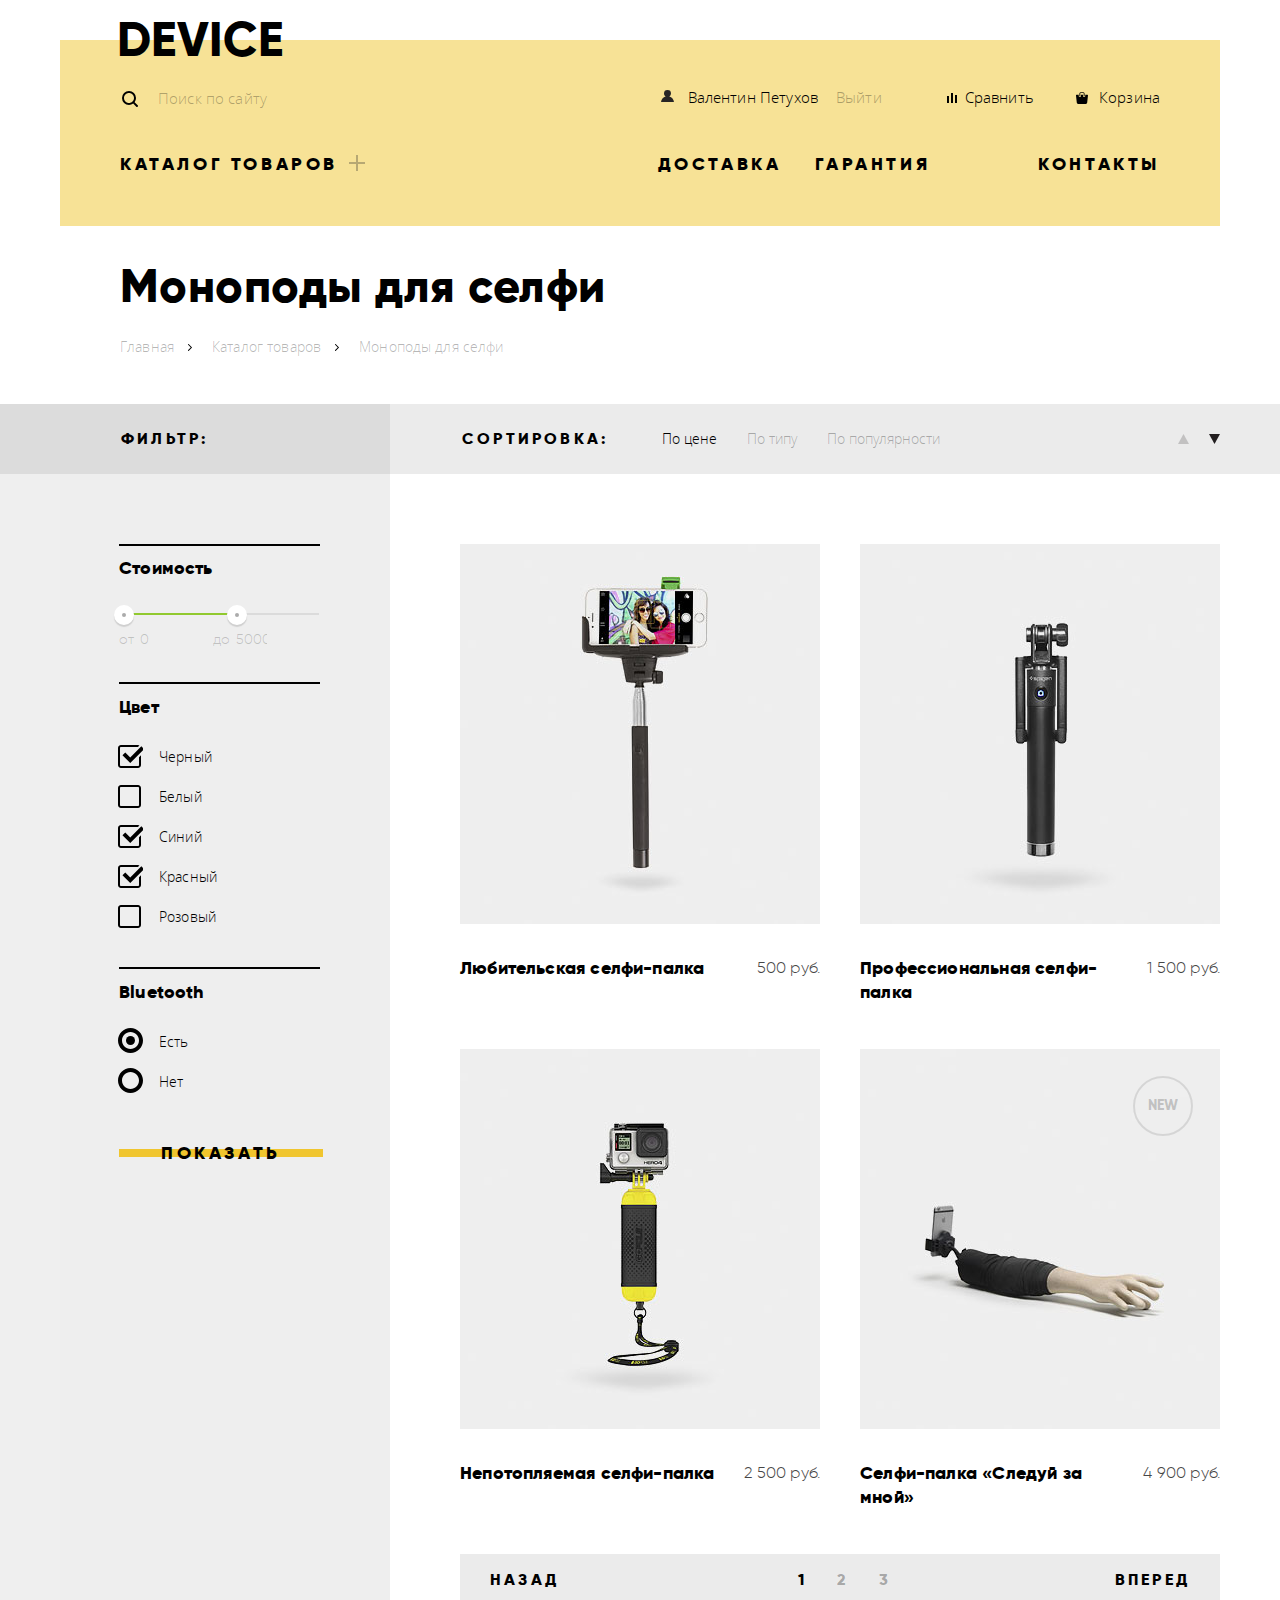
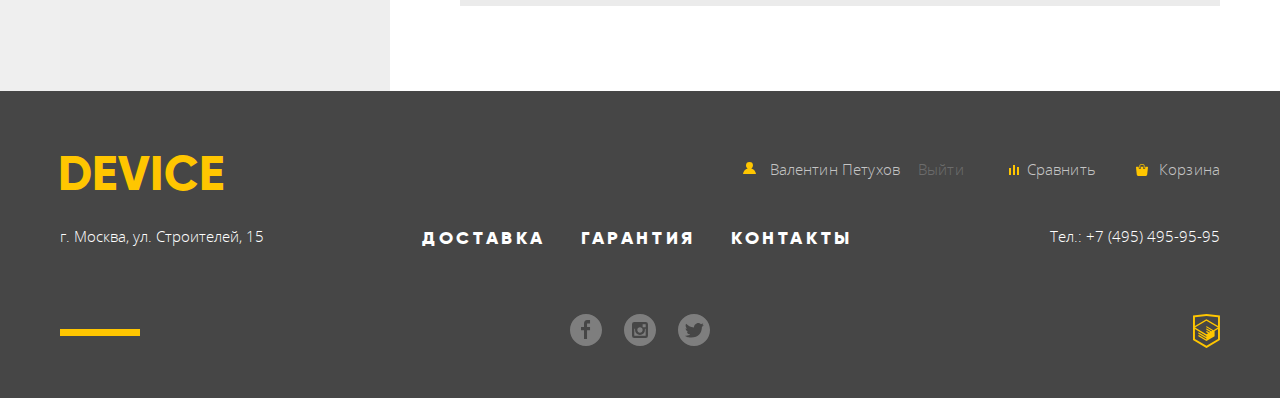
==== commit d67c9dab: "deadline" ====
--- a/catalog.html
+++ b/catalog.html
@@ -3,12 +3,11 @@
   <head>
     <meta charset="utf-8">
     <title>HTML Academy: Девайс</title>
-    <link href="css/normalize.css" rel="stylesheet">
-    <link href="css/style.css" rel="stylesheet">
+    <link href="css/normalize.min.css" rel="stylesheet">
+    <link href="css/style.min.css" rel="stylesheet">
   </head>
   <body class="catalog-page">
 
-    <!--<p>Репозиторий создан для обучения на интенсивном онлайн‑курсе «<a href="https://htmlacademy.ru/intensive/htmlcss">Профессиональный HTML и CSS, уровень 1</a>».</p>-->
     <header class="container main-header">
       <nav class="main-navigation" aria-label="Навигация по сайту">
         <div class="flex">
@@ -32,21 +31,23 @@
           </ul>
         </div>
         <div class="flex">
-          <ul class="topmenu product-navigation">
-            <li class="product-navigation-title">
+          <ul class="topmenu">
+            <li class="topmenu-title">
               <a class="down" href="#">Каталог товаров</a>
-              <ul class="submenu submenu-item--1 product-navigation-list">
-                <li><a href="#">Виртуальная реальность</a></li>
-                <li><a href="#">Фитнес-браслеты</a></li>
-                <li><a href="#">Квадрокоптеры</a></li>
-              </ul>
-              <ul class="submenu submenu-item--2 product-navigation-list">
-                <li><a href="catalog.html">Моноподы для селфи</a></li>
-                <li><a href="#">Умные часы</a></li>
-              </ul>
-              <ul class="submenu submenu-item--3 product-navigation-list">
-                <li><a href="#">Экшн-камеры</a></li>
-              </ul>
+              <div class="submenu-wrap">
+                <ul class="submenu submenu-item--1">
+                  <li><a href="#">Виртуальная реальность</a></li>
+                  <li><a href="catalog.html">Моноподы для селфи</a></li>
+                  <li><a href="#">Экшн-камеры</a></li>
+                </ul>
+                <ul class="submenu submenu-item--2">
+                  <li><a href="#">Фитнес-браслеты</a></li>
+                  <li><a href="#">Умные часы</a></li>
+                </ul>
+                <ul class="submenu submenu-item--3">
+                  <li><a href="#">Квадрокоптеры</a></li>
+                </ul>
+              </div>
             </li>
           </ul>
           <ul class="services-navigation">
@@ -93,7 +94,7 @@
                 <legend>Цвет</legend>
                 <label class="property--1">
                   <input class="visually-hidden" type="checkbox" name="filter-property-black" value="black">
-                  <span class="checkbox-indicator">Черный</span>
+                  <span class="checkbox-indicator active">Черный</span>
                 </label>
                 <label class="property--1">
                   <input class="visually-hidden" type="checkbox" name="filter-property-white" value="white">
@@ -101,11 +102,11 @@
                 </label>
                 <label class="property--1">
                   <input class="visually-hidden" type="checkbox" name="filter-property-blue" value="blue">
-                  <span class="checkbox-indicator">Синий</span>
+                  <span class="checkbox-indicator active">Синий</span>
                 </label>
                 <label class="property--1">
                   <input class="visually-hidden" type="checkbox" name="filter-property-red" value="red">
-                  <span class="checkbox-indicator">Красный</span>
+                  <span class="checkbox-indicator active">Красный</span>
                 </label>
                 <label class="property--1">
                   <input class="visually-hidden" type="checkbox" name="filter-property-pink" value="pink">
@@ -116,7 +117,7 @@
                 <legend>Bluetooth</legend>
                 <label class="property--2">
                   <input class="visually-hidden" type="radio" name="filter-property-select" value="yes">
-                  <span class="radio-indicator">Есть</span>
+                  <span class="radio-indicator active">Есть</span>
                 </label>
                 <label class="property--2">
                   <input class="visually-hidden" type="radio" name="filter-property-select" value="no">
@@ -172,9 +173,8 @@
                   </div>
                 </div>
                 <div class="product-tittle">
-                  <a href="#">Профессиональная<br>
-                    селфи-палка</a>
-                  <span class="product-price">1500 руб.</span>
+                  <a href="#">Профессиональная селфи-палка</a>
+                  <span class="product-price">1 500 руб.</span>
                 </div>
               </div>
               <div class="product-wrap">
@@ -187,11 +187,11 @@
                 </div>
                 <div class="product-tittle">
                   <a href="#">Непотопляемая селфи-палка</a>
-                  <span class="product-price">2500 руб.</span>
-                </div>
-              </div>
-              <div class="product-wrap">
-                <div class="product-item">
+                  <span class="product-price">2 500 руб.</span>
+                </div>
+              </div>
+              <div class="product-wrap">
+                <div class="product-item product-item-sticker">
                   <img src="img/item-4.jpg" width="360" height="380" alt="Селфи-палка «Следуй за мной»">
                   <div class="product-buttons">
                     <a href="#" class="btn">В корзину</a>
@@ -199,9 +199,8 @@
                   </div>
                 </div>
                 <div class="product-tittle">
-                  <a href="#">Селфи-палка «Следуй<br>
-                    за мной»</a>
-                  <span class="product-price">2500 руб.</span>
+                  <a href="#">Селфи-палка «Следуй за мной»</a>
+                  <span class="product-price">4 900 руб.</span>
                 </div>
               </div>
               <ul class="pagination">
--- a/css/style.min.css
+++ b/css/style.min.css
@@ -0,0 +1 @@
+@keyframes bounce{0%{transform:translateX(-2000px)}70%{transform:translateX(30px)}90%{transform:translateX(-10px)}to{transform:translateX(0)}}@font-face{font-family:"Gilroy";src:url(../fonts/gilroyextrabold.woff2) format("woff2");font-weight:800;font-style:normal}@font-face{font-family:"Gilroy";src:url(../fonts/gilroylight.woff2) format("woff2");font-weight:300;font-style:normal}@font-face{font-family:"OpenSans";src:url(../fonts/opensans.woff2) format("woff2");font-weight:400;font-style:normal}@font-face{font-family:"OpenSans";src:url(../fonts/opensanslight.woff2) format("woff2");font-weight:300;font-style:normal}*,::after,::before{-webkit-box-sizing:inherit;box-sizing:inherit}html{-webkit-box-sizing:border-box;box-sizing:border-box}body{min-width:1200px;color:#000;background-color:#fff}a{text-decoration:none}img{max-width:100%;height:auto}.container{margin:0 auto;padding-left:20px;padding-right:20px;width:1200px}.visually-hidden{position:absolute;clip:rect(0 0 0 0);width:1px;height:1px;margin:-1px}.btn{position:relative;z-index:0;display:inline-block;padding:8px 42px;height:40px;font-family:"Gilroy",Arial,sans-serif;font-weight:800;font-size:18px;line-height:24px;text-transform:uppercase;text-align:center;letter-spacing:.2em}.btn::before,.btn:hover::before{-webkit-transition:all 300ms ease;-o-transition:all 300ms ease;transition:all 300ms ease}.btn::before{content:"";position:absolute;left:0;width:100%;background-color:#f0c52e;z-index:-1;top:40%;height:8px}.btn:hover::before{top:0;height:100%}.btn:active::before{top:0;height:100%}.btn,.btn:hover,.product-catalog-list a:hover h2{color:#000}.btn:active{color:rgba(0,0,0,.5)}.main-header{margin-top:40px}.main-navigation{position:relative;padding:40px 60px 50px;background-color:#f7e296}.main-navigation .flex{display:-webkit-box;display:-ms-flexbox;display:flex;-webkit-box-pack:justify;-ms-flex-pack:justify;justify-content:space-between;-webkit-box-align:start;-ms-flex-align:start;align-items:flex-start}a.main-navigation-logo{position:absolute;top:-28px;left:57px;font-family:"Gilroy",Arial,sans-serif;font-weight:800;font-size:48px;color:#000;letter-spacing:.01em}.catalog-page a.main-navigation-logo:hover,.down:hover,.user-menu li>a:hover{color:rgba(0,0,0,.6)}.catalog-page a.main-navigation-logo:active,.topmenu .down:active,.user-menu li>a:active{color:rgba(0,0,0,.3)}.navigation-item{margin-bottom:32px}.search input[type=search]{width:355px;padding-top:10px;padding-bottom:10px;padding-left:38px;background-color:transparent;background-image:url(../img/search.svg);background-repeat:no-repeat;background-position:2px 50%;border:0;border-bottom:2px solid transparent}.search input[type=search]:focus{outline:0;border-bottom:2px solid #000}.search,.topmenu>li{position:relative}.search input[type=submit]{opacity:0;position:absolute;top:0;right:0;padding:10px 20px;font-family:"OpenSans",Arial,sans-serif;font-weight:300;font-size:15px;background-color:transparent;border:2px solid #000;border-bottom:none;cursor:pointer}.search input[type=search]:focus+input[type=submit]:hover{opacity:1;color:#fff;background-color:#000}.search input[type=submit]:active{opacity:1;color:rgba(255,255,255,.3);background-color:#000}.brands-list a:focus svg,.brands-list a:hover svg,.search input[type=search]:focus+input[type=submit]{opacity:1}.search input[type=search]::-webkit-input-placeholder{font-family:"OpenSans",Arial,sans-serif;font-weight:300;font-size:15px;letter-spacing:.01em;line-height:30px;color:rgba(0,0,0,.3)}.search input[type=search]:-moz-placeholder,.search input[type=search]::-moz-placeholder{font-family:"OpenSans",Arial,sans-serif;font-weight:300;font-size:15px;letter-spacing:.01em;line-height:30px;color:rgba(0,0,0,.3)}.search input[type=search]::placeholder{font-family:"OpenSans",Arial,sans-serif;font-weight:300;font-size:15px;letter-spacing:.01em;line-height:30px;color:rgba(0,0,0,.3)}.search input[type=search]:-ms-input-placeholder{font-family:"OpenSans",Arial,sans-serif;font-weight:300;font-size:15px;letter-spacing:.01em;line-height:30px;color:rgba(0,0,0,.3)}.search input[type=search]:hover::-webkit-input-placeholder{color:rgba(0,0,0,.6)}.search input[type=search]:hover:-moz-placeholder,.search input[type=search]:hover::-moz-placeholder{color:rgba(0,0,0,.6)}.search input[type=search]:hover::placeholder{color:rgba(0,0,0,.6)}.search input[type=search]:hover:-ms-input-placeholder{color:rgba(0,0,0,.6)}.search input[type=search]:focus::-webkit-input-placeholder{color:#000}.search input[type=search]:focus:-moz-placeholder,.search input[type=search]:focus::-moz-placeholder{color:#000}.search input[type=search]:focus::placeholder{color:#000}.search input[type=search]:focus:-ms-input-placeholder{color:#000}.user-menu{display:-webkit-box;display:-ms-flexbox;display:flex;margin:0;padding:3px 0 0;list-style:none}.user-menu a{font-family:"OpenSans",Arial,sans-serif;font-weight:300;font-size:15px;color:#000;line-height:30px;letter-spacing:.01em}.login{margin-right:205px}.compare{margin-right:35px}.exit,.username{margin-right:40px}.cart-link,.compare-link,.login-link,.username-link{position:relative;padding-left:30px}.login-link::before{top:5px}.login-link::before,.username-link::before{content:"";position:absolute;left:3px;width:13px;height:13px;background-image:url(../img/user.svg);background-repeat:no-repeat;background-position:0 0}.compare-link::before{top:6px;left:12px;width:10px;height:10px;background-image:url(../img/compare.svg)}.cart-link::before,.compare-link::before,.down::after{content:"";position:absolute;background-repeat:no-repeat;background-position:0 0}.cart-link::before{left:7px;top:5px;width:12px;height:12px;background-image:url(../img/cart.svg)}.cart-link:hover::before,.compare-link:hover::before,.login-link:hover::before,.property--1 input[type=checkbox]:hover+.checkbox-indicator::before,.property--2 input[type=radio]:hover+.radio-indicator::before,.username-link:hover::before{opacity:.6}.cart-link:active::before,.compare-link:active::before,.login-link:active::before,.product-catalog-list a:active>.block-icon>img,.username-link:active::before{opacity:.3}.submenu,.topmenu{margin:0;padding:0;list-style:none}.down{position:relative;padding-right:30px;font-family:"Gilroy",Arial,sans-serif;font-weight:800;font-size:18px;color:#000;letter-spacing:.2em;line-height:24px;text-transform:uppercase}.down::after{top:2px;right:3px;width:16px;height:16px;background-image:url(../img/plus.svg);opacity:.3}.submenu-wrap{display:flex;position:absolute;left:-60px;z-index:2;padding-top:21px;padding-bottom:37px;width:1160px;background-color:transparent}.submenu{display:none;width:200px}.submenu:first-child{margin-right:39px;margin-left:60px}.services-navigation li,.submenu li{width:100%}.topmenu-title:hover .submenu{display:block}.slider::before,.topmenu-title:hover .submenu-wrap{background-color:#f7e296}.submenu li>a{font-family:"OpenSans",Arial,sans-serif;font-size:15px;color:#000;line-height:36px}.services-navigation a:hover,.submenu li>a:hover{color:rgba(0,0,0,.6)}.product-catalog-list a:active h2,.services-navigation a:active,.submenu li>a:active{color:rgba(0,0,0,.3)}.services-navigation{display:-webkit-box;display:-ms-flexbox;display:flex;justify-content:flex-start;margin:0;padding:0;min-width:500px;list-style:none}.delivery{margin-right:34px}.guarantee{margin-right:108px}.services-navigation a,.slider-list h3{font-family:"Gilroy",Arial,sans-serif;font-weight:800}.services-navigation a{color:#000;text-transform:uppercase;font-size:18px;line-height:24px;letter-spacing:.2em}.slider{position:relative;padding-left:60px;padding-right:60px}.slider::before{content:"";position:absolute;top:-175px;left:20px;z-index:-1;width:1160px;height:290px}.slider-list .flex{display:-webkit-box;display:-ms-flexbox;display:flex;-webkit-box-pack:justify;-ms-flex-pack:justify;justify-content:space-between}.slider-item{display:none;margin-bottom:105px}.flex-item--1{padding-left:50px;width:560px}.flex-item--2{padding-left:38px;width:600px}.slider--3 .flex-item--1{padding-top:70px;padding-right:40px;padding-left:0}.slider-list{margin:0;padding:0}.slider-list h3{position:relative;margin:81px 0 0;font-size:47px;line-height:56px;letter-spacing:.01em;z-index:0}.slider-list h3::before{content:"";position:absolute;top:-42px;display:block;width:100px;height:7px;background-color:#fff}.slider--1 h3::after,.slider--2 h3::after,.slider--3 h3::after{content:"01";position:absolute;top:-30px;right:5px;font-family:inherit;font-size:180px;letter-spacing:.01em;color:#fff;z-index:-1}.slider--2 h3::after,.slider--3 h3::after{content:"02";top:-35px;right:0}.slider--3 h3::after{content:"03"}.property-table td,.slider-list p,.submenu li>a{font-weight:300;letter-spacing:.01em}.slider-list p{margin:19px 0 0;font-family:"OpenSans",Arial,sans-serif;font-size:15px;line-height:30px}.btn-slider{margin-top:43px}.property-table{margin-top:48px;margin-left:-2px;text-align:left}.property-table td{padding:0 75px 0 0;font-family:"Gilroy",Arial,sans-serif;font-size:36px;line-height:48px}.property-table td:last-child{padding-right:0}.property-table th{padding:5px 70px 0 0;font-family:"OpenSans",Arial,sans-serif;font-weight:300;font-size:13px;line-height:20px;letter-spacing:.01em}.slider-controls{position:absolute;right:0;bottom:149px;margin-right:104px;text-align:center;font-size:0}.slider-controls i{position:relative;display:inline-block;padding:5px;border:1px solid #000;border-radius:50%;background-color:#fff;cursor:pointer}.slider-controls label:not(:last-child){margin-right:20px}#service-1:checked~.service-list .service-item:nth-child(1),#service-2:checked~.service-list .service-item:nth-child(2),#service-3:checked~.service-list .service-item:nth-child(3),#slide-1:checked~.slider-list .slider-item:nth-child(1),#slide-2:checked~.slider-list .slider-item:nth-child(2),#slide-3:checked~.slider-list .slider-item:nth-child(3){display:block}#slide-1:checked~.slider-controls .control--1::after,#slide-2:checked~.slider-controls .control--2::after,#slide-3:checked~.slider-controls .control--3::after{content:"";position:absolute;top:2px;left:2px;z-index:1;width:6px;height:6px;border:1px solid #000;border-radius:50%;background:#fff}.product-catalog{margin-bottom:84px}.product-catalog-list{display:-webkit-box;display:-ms-flexbox;display:flex;-webkit-box-pack:center;-ms-flex-pack:center;justify-content:center;margin:0;padding:0;list-style:none}.product-catalog-list li{width:160px;margin-right:40px}.product-catalog-list li:last-child,ul.brands-list li:last-child{margin-right:0}.block-icon{display:block;text-align:center;line-height:160px;background-color:rgba(240,197,46,.5)}.block-icon img{vertical-align:middle}.block-icon-monopod img{vertical-align:bottom}.product-catalog-list h2,.service-list h2,.service-list p{font-family:"Gilroy",Arial,sans-serif;font-weight:800;letter-spacing:.01em}.product-catalog-list h2{color:#000;margin:32px 0 0;font-size:18px;line-height:24px}.product-catalog-list a:active .block-icon,.product-catalog-list a:hover .block-icon{background-color:#f0c52e}.block-service{margin-bottom:95px;background-color:#e5e5e5;background:-webkit-linear-gradient(top,#fff 25%,#e5e5e5 25%,#e5e5e5 75%);background:-o-linear-gradient(top,#fff 25%,#e5e5e5 25%,#e5e5e5 75%);background:linear-gradient(to bottom,#fff 25%,#e5e5e5 25%,#e5e5e5 75%)}.block-service .flex{display:-webkit-box;display:-ms-flexbox;display:flex;min-height:385px}.service-tabs{position:relative;margin:0;padding:77px 0 0;width:287px;list-style:none}.service-tabs::after{content:"";position:absolute;top:-4px;right:1px;display:block;width:7px;height:320px;background-color:#000}.service-tabs-item{position:relative;display:block;margin-bottom:24px;padding:8px 8px 8px 10px;z-index:0;width:160px;font-family:"Gilroy",Arial,sans-serif;font-weight:800;font-size:18px;line-height:24px;text-transform:uppercase;text-align:center;letter-spacing:.2em;color:#000;cursor:pointer}.service-tabs-item::before{content:"";position:absolute;top:40%;left:0;bottom:0;width:100%;height:8px;background-color:#f0c52e;z-index:-1;-webkit-transition:all 300ms ease;-o-transition:all 300ms ease;transition:all 300ms ease}.service-tabs-item:hover{color:#000}.service-tabs-item:hover::before{top:0;height:100%;-webkit-transition:all 200ms ease;-o-transition:all 200ms ease;transition:all 200ms ease}.service-tabs-item:active{color:#f7e184}.service-tabs-item:active::before{top:0;height:100%;width:280px;background-color:#000;-webkit-transition:none;-o-transition:none;transition:none}.service-list{margin:0;padding-left:116px;width:880px;list-style:none}.service-list h2,.service-list p{margin:0;font-size:47px;line-height:48px}.service-list p{margin:31px 0 0;font-family:"OpenSans",Arial,sans-serif;font-weight:300;font-size:15px;line-height:30px}.service-item{display:none;padding-right:335px;padding-top:70px;padding-bottom:50px}#service-1:checked~.service-tabs .service-tabs-item--1::before,#service-2:checked~.service-tabs .service-tabs-item--2::before,#service-3:checked~.service-tabs .service-tabs-item--3::before{top:0;height:100%;width:280px;background-color:#000;-webkit-transition:none;-o-transition:none;transition:none}#service-1:checked~.service-tabs .service-tabs-item--1,#service-2:checked~.service-tabs .service-tabs-item--2,#service-3:checked~.service-tabs .service-tabs-item--3{color:#f7e184}.service-item:nth-child(1){background-image:url(../img/delivery.svg);background-repeat:no-repeat;background-position:right 65px top 82px;background-size:136px}.service-item:nth-child(2),.service-item:nth-child(3){background-image:url(../img/warranty.svg);background-repeat:no-repeat;background-position:right 44px top 60px;background-size:171px}.service-item:nth-child(3){background-image:url(../img/credit.svg);background-position:right 72px top 60px;background-size:156px}.brands{margin-bottom:83px}ul.brands-list{margin:0;padding:0;display:-webkit-box;display:-ms-flexbox;display:flex;-webkit-box-pack:center;-ms-flex-pack:center;justify-content:center;-webkit-box-align:center;-ms-flex-align:center;align-items:center;list-style:none}ul.brands-list li{width:260px;text-align:center;margin-right:40px}.brand-1 svg{background-image:url(../img/logo-1.jpg)}.brand-2 svg{background-image:url(../img/logo-2.jpg)}.brand-3 svg{background-image:url(../img/logo-3.jpg)}.brand-4 svg{background-image:url(../img/logo-4.jpg)}.brands-list svg{background-repeat:no-repeat;background-position:center;opacity:.2}.brands-list a:focus image,.brands-list a:hover image{opacity:0}.block-info{margin-bottom:82px;padding-top:57px}.block-info .flex{display:-webkit-box;display:-ms-flexbox;display:flex}.block-about-us{width:500px;margin-right:100px}.block-contacts{width:560px}.block-about-us .btn{margin-left:2px;padding:8px 20px 8px 23px}.block-contacts .btn{padding:8px 41px}.block-about-us h2,.block-contacts h2{position:relative;margin:0 0 43px -2px;font-family:"Gilroy",Arial,sans-serif;font-weight:800;font-size:47px;line-height:48px;letter-spacing:.01em}.block-about-us h2:first-child::before,.block-contacts h2:first-child::before{content:"";position:absolute;top:-52px;left:3px;display:block;width:80px;height:7px;background-color:#000}.block-about-us p,.block-contacts p{margin:0 0 30px;font-family:"OpenSans",Arial,sans-serif;font-weight:300;font-size:15px;line-height:30px}.transport-company{margin:0 0 55px;padding:35px 0 0;font-family:"Gilroy",Arial,sans-serif;font-weight:800;font-size:16px;line-height:40px;list-style:none}.transport-company>li{position:relative;padding-left:35px}.transport-company>li::before{content:"";position:absolute;top:15px;left:0;width:8px;height:8px;border:2px solid #e5e5e5;border-radius:50%}.transport-company a{color:#000;text-decoration:none}.block-contacts .contacts-map{padding-top:10px;margin-bottom:63px;cursor:pointer}.modal-map{top:50%;left:50%;display:none;width:960px;height:560px;margin-top:-280px;margin-left:-480px;z-index:1}.modal-map iframe{border:0}.modal-map p{margin:0}.modal{position:fixed;background-color:#fff;-webkit-box-shadow:0 10px 20px rgba(0,0,0,.2);box-shadow:0 10px 20px rgba(0,0,0,.2)}.modal-feedback{top:180px;left:50%;display:none;width:960px;margin-left:-480px;padding:95px 100px;z-index:1}.modal-close{position:absolute;top:20px;right:20px;padding:0;width:55px;height:55px;font-size:0;background-color:rgba(240,197,46,.5);border:0;border-radius:50%;cursor:pointer}.modal-close:hover{background-color:#f0c52e}.modal-close:active{background-color:rgba(240,197,46,.3)}.modal-close::after,.modal-close::before{content:"";position:absolute;top:25px;left:13px;width:30px;height:3px;background-color:#fff}.modal-close::before{-webkit-transform:rotate(45deg);-ms-transform:rotate(45deg);transform:rotate(45deg)}.modal-close::after{-webkit-transform:rotate(-45deg);-ms-transform:rotate(-45deg);transform:rotate(-45deg)}.modal-feedback p{display:inline-block;margin:0 0 35px}.modal-feedback p:nth-child(1){margin-right:35px}.modal-feedback p:nth-child(3){width:100%}.feedback label{display:block;margin-bottom:10px;font-family:"Gilroy",Arial,sans-serif;font-weight:800;font-size:18px;line-height:24px}.feedback-email,.feedback-username{width:360px;height:50px}.feedback-letter{width:760px;height:155px;resize:none}.feedback-email,.feedback-letter,.feedback-username{padding:15px 20px;border:0;background-color:rgba(234,234,234,.5)}.feedback-email:hover,.feedback-letter:hover,.feedback-username:hover{background-color:rgba(234,234,234,.8)}.feedback-email:active,.feedback-email:focus,.feedback-letter:active,.feedback-letter:focus,.feedback-username:focus,.feedback-username:hover:active{background-color:#fff;outline:3px solid rgba(240,197,46,.5)}.feedback input[type=email]::-webkit-input-placeholder,.feedback input[type=text]::-webkit-input-placeholder,.feedback textarea[name=letter]::-webkit-input-placeholder{font-family:"OpenSans",Arial,sans-serif;font-weight:400;font-size:14px;line-height:18px;color:rgba(70,70,70,.4)}.feedback input[type=email]:-moz-placeholder,.feedback input[type=email]::-moz-placeholder,.feedback input[type=text]:-moz-placeholder,.feedback input[type=text]::-moz-placeholder,.feedback textarea[name=letter]:-moz-placeholder,.feedback textarea[name=letter]::-moz-placeholder{font-family:"OpenSans",Arial,sans-serif;font-weight:400;font-size:14px;line-height:18px;color:rgba(70,70,70,.4)}.feedback input[type=email]::placeholder,.feedback input[type=text]::placeholder,.feedback textarea[name=letter]::placeholder{font-family:"OpenSans",Arial,sans-serif;font-weight:400;font-size:14px;line-height:18px;color:rgba(70,70,70,.4)}.feedback input[type=email]:-ms-input-placeholder,.feedback input[type=text]:-ms-input-placeholder,.feedback textarea[name=letter]:-ms-input-placeholder{font-family:"OpenSans",Arial,sans-serif;font-weight:400;font-size:14px;line-height:18px;color:rgba(70,70,70,.4)}.feedback input[type=email]:focus::-webkit-input-placeholder,.feedback input[type=text]:focus::-webkit-input-placeholder,.feedback textarea[name=letter]:focus::-webkit-input-placeholder{color:#464646}.feedback input[type=email]:focus:-moz-placeholder,.feedback input[type=email]:focus::-moz-placeholder,.feedback input[type=text]:focus:-moz-placeholder,.feedback input[type=text]:focus::-moz-placeholder,.feedback textarea[name=letter]:focus:-moz-placeholder,.feedback textarea[name=letter]:focus::-moz-placeholder{color:#464646}.feedback input[type=email]:focus::placeholder,.feedback input[type=text]:focus::placeholder,.feedback textarea[name=letter]:focus::placeholder{color:#464646}.feedback input[type=email]:focus:-ms-input-placeholder,.feedback input[type=text]:focus:-ms-input-placeholder,.feedback textarea[name=letter]:focus:-ms-input-placeholder{color:#464646}.feedback button[class=btn]{border:0;background:0 0}.catalog-page .user-menu{padding-top:2px}.catalog-page .user-menu>li:first-child{margin-right:18px}.username-link::before{top:3px}.catalog-page .exit{margin-right:53px}.exit-link{opacity:.3}.catalog-background{background-color:#fff;background:-webkit-linear-gradient(left,#efefef 20%,#fff 20%,#fff 80%);background:-o-linear-gradient(left,#efefef 20%,#fff 20%,#fff 80%);background:linear-gradient(to right,#efefef 20%,#fff 20%,#fff 80%)}.catalog-head-background{height:70px;background-color:#ebebeb;background:-webkit-linear-gradient(left,#dcdcdc 30%,#ebebeb 30%,#ebebeb 70%);background:-o-linear-gradient(left,#dcdcdc 30%,#ebebeb 30%,#ebebeb 70%);background:linear-gradient(to right,#dcdcdc 30%,#ebebeb 30%,#ebebeb 70%)}.catalog-column{display:-webkit-box;display:-ms-flexbox;display:flex;margin-top:-70px}.catalog .text,.filters .text{font-family:"Gilroy",Arial,sans-serif;font-weight:800;font-size:16px;line-height:24px;letter-spacing:.2em;text-transform:uppercase}.main-catalog-page .page-title{margin:0 0 25px 60px;padding:36px 0 0;font-family:"Gilroy",Arial,sans-serif;font-weight:800;font-size:47px;line-height:48px;letter-spacing:.01em}.breadcrumbs{margin:0 0 45px 60px;padding:0;display:-webkit-inline-box;display:-ms-inline-flexbox;display:inline-flex;list-style:none}.breadcrumbs li a{position:relative;padding-right:38px;font-family:"OpenSans",Arial,sans-serif;font-weight:300;font-size:14px;line-height:24px;letter-spacing:.01em;color:rgba(0,0,0,.3)}.breadcrumbs li a::after{content:"";position:absolute;top:7px;right:20px;width:4px;height:7px;background-image:url(../img/nav-arrow.svg);background-repeat:no-repeat;background-position:0 0}.breadcrumbs li:last-child a::after{content:none}.breadcrumbs li a:hover{color:rgba(0,0,0,.6)}.breadcrumbs li a:active{color:rgba(0,0,0,.1)}.breadcrumbs li:last-child a:active,.breadcrumbs li:last-child a:hover{color:rgba(0,0,0,.3)}.filters{width:347px;background-color:#eee}.filters .text{display:block;margin:0;padding:23px 0 23px 61px;min-height:70px;background-color:#dcdcdc}.filter{padding-left:59px;width:260px}.filter-item{margin:0;padding:0;border:0;width:100%}.filter-cost{margin-top:70px}.filter-item legend{width:100%;font-family:"Gilroy",Arial,sans-serif;font-weight:800;font-size:18px;line-height:24px;letter-spacing:.01em;border-top:2px solid #000}.filter-cost legend{padding-top:10px;padding-bottom:21px}.filter-item--1 legend,.filter-item--2 legend{padding-top:11px;padding-bottom:18px}.range-filter{width:200px}.range-controls{position:relative;height:25px;padding-top:12px}.range-controls .scale{height:2px;background:#dbdbdb}.range-controls .bar{width:60%;height:2px;background:#91c92f}.range-controls .toggle{position:absolute;top:4px;left:0;width:4px;height:4px;padding:0;-webkit-box-sizing:content-box;box-sizing:content-box;border:8px solid #fff;background-color:#ababab;-webkit-box-shadow:0 2px 1px 0 #cfcfcf;box-shadow:0 2px 1px 0 #cfcfcf;border-radius:50%;cursor:pointer}.toggle-max:active,.toggle-min:active{width:6px;height:6px}.range-controls .toggle-min{left:-5px}.range-controls .toggle-max{left:108px}.price-controls{font-size:0}.price-controls input,.price-controls label{font-family:"Gilroy",Arial,sans-serif;font-weight:300;font-size:14px;line-height:24px;color:rgba(0,0,0,.2)}.price-controls label{margin-right:40px}.price-controls input{width:35px;border:0;background-color:#eee}.filter-item--1 label,.filter-item--2 label{font-family:"OpenSans",Arial,sans-serif;font-weight:300;font-size:14px;line-height:40px;letter-spacing:.01em}.filter-item--1,.filter-item--2{display:-webkit-box;display:-ms-flexbox;display:flex;-webkit-box-orient:vertical;-webkit-box-direction:normal;-ms-flex-direction:column;flex-direction:column;margin-top:30px}.filter button[class=btn]{margin-top:31px;border:0;background:0 0;cursor:pointer}.property--1,.property--2{position:relative;padding-left:40px;cursor:pointer}.property--1 input[type=checkbox]:focus+.checkbox-indicator,.property--2 input[type=radio]:focus+.radio-indicator{outline:thin initial;outline:5px auto -webkit-focus-ring-color}.property--1 input[type=checkbox]+.checkbox-indicator::before,.property--2 input[type=radio]+.radio-indicator::before{content:"";position:absolute;top:8px;left:-1px;width:25px;height:25px;background-image:url(../img/checkbox-off.svg);background-repeat:no-repeat}.property--2 input[type=radio]+.radio-indicator::before{top:6px;background-image:url(../img/radio-off.svg)}.property--1 input[type=checkbox]+.active::before,.property--1 input[type=checkbox]:active+.checkbox-indicator::before{background-image:url(../img/checkbox-on.svg);opacity:1}.property--2 input[type=radio]+.active::before,.property--2 input[type=radio]:active+.radio-indicator::before{background-image:url(../img/radio-on.svg);opacity:1}.property--1 input[type=checkbox]:checked+.checkbox-indicator::before{background-image:url(../img/checkbox-on.svg);opacity:1}.property--2 input[type=radio]:checked+.radio-indicator::before{background-image:url(../img/radio-on.svg);opacity:1}.property--1 input[type=checkbox]:checked:hover+.checkbox-indicator::before,.property--2 input[type=radio]:checked:hover+.radio-indicator::before{opacity:.6}.property--1 input[type=checkbox]:checked:active+.checkbox-indicator::before{background-image:url(../img/checkbox-off.svg);opacity:1}.property--2 input[type=radio]:checked:active+.radio-indicator::before{background-image:url(../img/radio-off.svg);opacity:1}.catalog{width:853px}.select-wrap{-webkit-box-pack:justify;-ms-flex-pack:justify;justify-content:space-between;padding-top:23px;padding-bottom:23px;padding-left:72px;min-height:70px;background-color:#ebebeb}.hold-select,.select-wrap{display:-webkit-box;display:-ms-flexbox;display:flex}.hold-select .text{margin-right:54px}.sorting-list{-webkit-box-align:center;-ms-flex-align:center;align-items:center;margin:0;padding:0;list-style:none}.sorting-list li{margin-right:30px}.indicator,.product-items,.sorting-list{display:-webkit-box;display:-ms-flexbox;display:flex}.indicator{-webkit-box-align:center;-ms-flex-align:center;align-items:center}.sorting-list li>a{font-family:"OpenSans",Arial,sans-serif;font-weight:300;font-size:14px;line-height:18px;color:rgba(0,0,0,.3)}.sorting-list li>a:hover{color:rgba(0,0,0,.6)}.sorting-list li>a:active{color:#000}.catalog .active,.catalog .active:active,.catalog .active:hover{color:#000;opacity:1;cursor:default}.indicator .up-dir{margin-right:20px}.indicator a{opacity:.2}.indicator a:hover{opacity:.4}.indicator a:active,.product-item:hover .product-buttons{opacity:1}.product-items{-webkit-box-pack:end;-ms-flex-pack:end;justify-content:flex-end;-ms-flex-wrap:wrap;flex-wrap:wrap;margin-top:70px;margin-left:70px;margin-bottom:85px;width:760px;list-style:none}.product-wrap{width:360px;margin-right:40px}.product-wrap:nth-child(2n){margin-right:0}.product-item{margin-bottom:32px;position:relative;overflow:hidden;text-align:center}.product-item-sticker::after{content:"New";position:absolute;top:27px;right:27px;display:block;width:60px;height:60px;font-family:"Gilroy",Arial,sans-serif;font-weight:800;font-size:14px;line-height:55px;color:rgba(0,0,0,.2);text-transform:uppercase;border:2px solid rgba(0,0,0,.1);border-radius:50%}.product-wrap img{display:block;width:100%}.product-buttons{position:absolute;top:0;left:0;width:100%;height:100%;background:rgba(238,238,238,.7);opacity:0}.product-buttons .btn{position:absolute;padding:0;top:50%;left:90px;width:200px;line-height:40px}.add-to-comparison{display:block;position:absolute;top:60%;left:90px;width:200px;font-family:"OpenSans",Arial,sans-serif;font-weight:300;font-size:13px;line-height:36px;letter-spacing:.01em;color:rgba(0,0,0,.5)}.product-tittle{display:-webkit-box;display:-ms-flexbox;display:flex;-webkit-box-pack:justify;-ms-flex-pack:justify;justify-content:space-between;-webkit-box-align:start;-ms-flex-align:start;align-items:flex-start;margin-bottom:45px}.pagination a,.product-price,.product-tittle a{font-family:"Gilroy",Arial,sans-serif;font-weight:800;line-height:24px}.product-tittle a{min-width:280px;padding-right:25px;color:#000;font-size:18px;letter-spacing:.01em}.product-price{min-width:80px;text-align:right;font-weight:300;font-size:16px;letter-spacing:.01em;color:#464646}.add-to-comparison:hover{color:#000}.add-to-comparison:active{color:rgba(0,0,0,.2)}.page-number,.pagination{display:-webkit-box;display:-ms-flexbox;display:flex;-webkit-box-align:center;-ms-flex-align:center;align-items:center;padding:0;list-style:none}.pagination{-webkit-box-pack:justify;-ms-flex-pack:justify;justify-content:space-between;width:100%;background-color:#ebebeb;margin:0}.page-number{margin:0 0 0 45px}.page-number li>a{margin-right:30px}.next,.previous{display:block;padding:14px 30px}.pagination a{font-size:16px;letter-spacing:.2em;color:rgba(0,0,0,.3);text-transform:uppercase}a[class=active],a[class=next],a[class=previous]{color:#000}.next:hover,.previous:hover{background-color:#d9d9d9}.next:active,.previous:active{color:rgba(0,0,0,.3);background-color:#d9d9d9}.page-number li:hover a{color:rgba(0,0,0,.6)}.page-number li:active a{color:#000}.page-footer .flex{display:-webkit-box;display:-ms-flexbox;display:flex;-webkit-box-pack:justify;-ms-flex-pack:justify;justify-content:space-between}.page-footer{padding-top:48px;padding-bottom:45px;color:#fff;background-color:#464646}.page-footer .flex-container-1{margin-bottom:17px}.page-footer .flex-container-2{margin-bottom:64px}a.page-footer-logo{margin-left:-2px;font-family:"Gilroy",Arial,sans-serif;font-weight:800;font-size:48px;line-height:70px;letter-spacing:.01em;color:#ffc600}.catalog-page a.page-footer-logo:hover{color:rgba(255,198,0,.6)}.catalog-page a.page-footer-logo:active{color:rgba(255,198,0,.3)}.page-footer .user-menu{padding-top:0}.page-footer .user-menu>li{margin-right:33px;padding-top:15px}.page-footer .user-menu>li:last-child{margin-right:0}.page-footer .user-menu a{color:rgba(255,255,255,.7)}.page-footer .services-navigation a,.page-footer .user-menu a:hover{color:#fff}.page-footer .user-menu a:active{color:rgba(255,255,255,.3)}.page-footer .services-navigation a:hover{color:rgba(255,255,255,.6)}.page-footer .services-navigation a:active{color:rgba(255,255,255,.3)}.page-footer .login-link::before,.page-footer .username-link::before{background-image:url(../img/user-yellow.svg)}.page-footer .compare-link::before{background-image:url(../img/compare-yellow.svg)}.page-footer .cart-link::before{background-image:url(../img/cart-yellow.svg)}.page-footer .address{font-family:"OpenSans",Arial,sans-serif;font-weight:300;font-size:15px;line-height:20px;font-style:normal}.page-footer .services-navigation{min-width:425px;margin-right:4px}.page-footer .contacts,.page-footer .delivery,.page-footer .guarantee{margin-right:35px}.page-footer .phone{font-family:"OpenSans",Arial,sans-serif;font-weight:300;font-size:15px;line-height:20px;color:#fff}.phone:active,.phone:hover{color:#fff}.style-element::before{content:"";position:relative;top:15px;display:block;width:80px;height:7px;background-color:#ffc600}.social-list{padding:0;margin:0 35px 0 0;list-style:none}.social-list>li{display:inline-block;margin-right:18px}.social-list a{opacity:.3}.social-list a:hover{opacity:.6}.social-list a:active{opacity:.1}.developer a:hover{opacity:.6}.developer a:active{opacity:.3}.modal-show{display:block;animation:bounce .6s}.invalid{background-color:rgba(237,181,181,.5)}
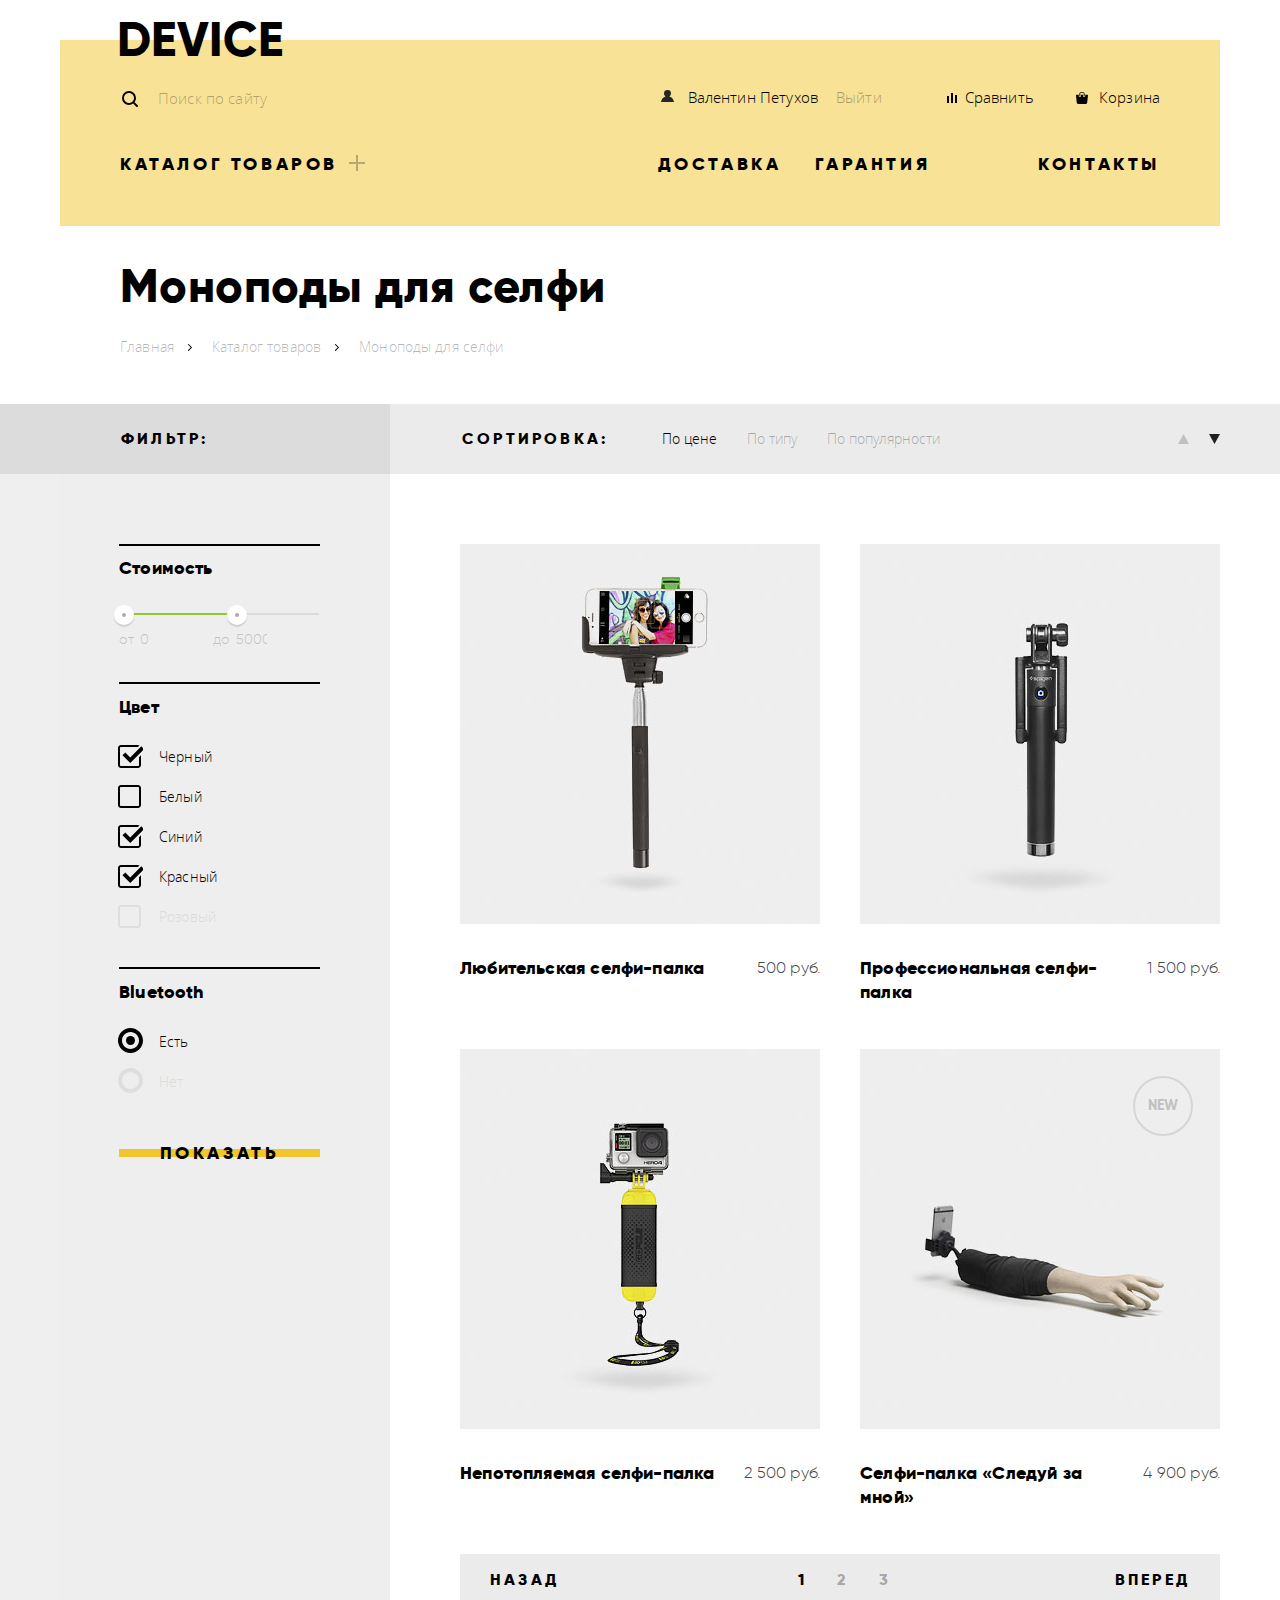
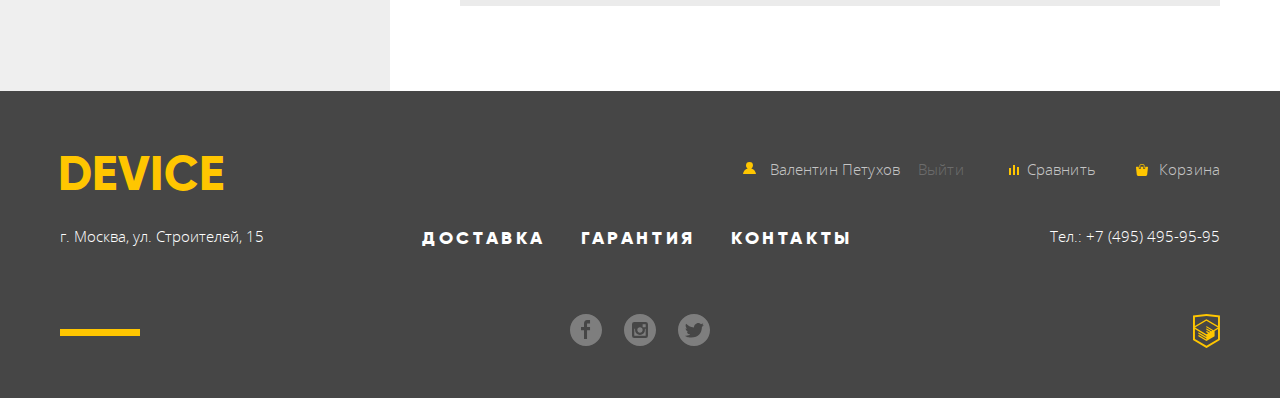
==== commit e6dad13c: "Критерии-критерии-критерии" ====
--- a/catalog.html
+++ b/catalog.html
@@ -93,34 +93,34 @@
               <fieldset class="filter-item filter-item--1">
                 <legend>Цвет</legend>
                 <label class="property--1">
-                  <input class="visually-hidden" type="checkbox" name="filter-property-black" value="black">
-                  <span class="checkbox-indicator active">Черный</span>
+                  <input class="visually-hidden" type="checkbox" name="filter-property-black" value="black" checked>
+                  <span class="checkbox-indicator">Черный</span>
                 </label>
                 <label class="property--1">
                   <input class="visually-hidden" type="checkbox" name="filter-property-white" value="white">
                   <span class="checkbox-indicator">Белый</span>
                 </label>
                 <label class="property--1">
-                  <input class="visually-hidden" type="checkbox" name="filter-property-blue" value="blue">
-                  <span class="checkbox-indicator active">Синий</span>
-                </label>
-                <label class="property--1">
-                  <input class="visually-hidden" type="checkbox" name="filter-property-red" value="red">
-                  <span class="checkbox-indicator active">Красный</span>
-                </label>
-                <label class="property--1">
-                  <input class="visually-hidden" type="checkbox" name="filter-property-pink" value="pink">
+                  <input class="visually-hidden" type="checkbox" name="filter-property-blue" value="blue" checked>
+                  <span class="checkbox-indicator">Синий</span>
+                </label>
+                <label class="property--1">
+                  <input class="visually-hidden" type="checkbox" name="filter-property-red" value="red" checked>
+                  <span class="checkbox-indicator">Красный</span>
+                </label>
+                <label class="property--1">
+                  <input class="visually-hidden" type="checkbox" name="filter-property-pink" value="pink" disabled>
                   <span class="checkbox-indicator">Розовый</span>
                 </label>
               </fieldset>
               <fieldset class="filter-item filter-item--2">
                 <legend>Bluetooth</legend>
                 <label class="property--2">
-                  <input class="visually-hidden" type="radio" name="filter-property-select" value="yes">
-                  <span class="radio-indicator active">Есть</span>
+                  <input class="visually-hidden" type="radio" name="filter-property-select" value="yes" checked>
+                  <span class="radio-indicator">Есть</span>
                 </label>
                 <label class="property--2">
-                  <input class="visually-hidden" type="radio" name="filter-property-select" value="no">
+                  <input class="visually-hidden" type="radio" name="filter-property-select" value="no" disabled>
                   <span class="radio-indicator">Нет</span>
                 </label>
               </fieldset>
--- a/css/style.min.css
+++ b/css/style.min.css
@@ -1 +1 @@
-@keyframes bounce{0%{transform:translateX(-2000px)}70%{transform:translateX(30px)}90%{transform:translateX(-10px)}to{transform:translateX(0)}}@font-face{font-family:"Gilroy";src:url(../fonts/gilroyextrabold.woff2) format("woff2");font-weight:800;font-style:normal}@font-face{font-family:"Gilroy";src:url(../fonts/gilroylight.woff2) format("woff2");font-weight:300;font-style:normal}@font-face{font-family:"OpenSans";src:url(../fonts/opensans.woff2) format("woff2");font-weight:400;font-style:normal}@font-face{font-family:"OpenSans";src:url(../fonts/opensanslight.woff2) format("woff2");font-weight:300;font-style:normal}*,::after,::before{-webkit-box-sizing:inherit;box-sizing:inherit}html{-webkit-box-sizing:border-box;box-sizing:border-box}body{min-width:1200px;color:#000;background-color:#fff}a{text-decoration:none}img{max-width:100%;height:auto}.container{margin:0 auto;padding-left:20px;padding-right:20px;width:1200px}.visually-hidden{position:absolute;clip:rect(0 0 0 0);width:1px;height:1px;margin:-1px}.btn{position:relative;z-index:0;display:inline-block;padding:8px 42px;height:40px;font-family:"Gilroy",Arial,sans-serif;font-weight:800;font-size:18px;line-height:24px;text-transform:uppercase;text-align:center;letter-spacing:.2em}.btn::before,.btn:hover::before{-webkit-transition:all 300ms ease;-o-transition:all 300ms ease;transition:all 300ms ease}.btn::before{content:"";position:absolute;left:0;width:100%;background-color:#f0c52e;z-index:-1;top:40%;height:8px}.btn:hover::before{top:0;height:100%}.btn:active::before{top:0;height:100%}.btn,.btn:hover,.product-catalog-list a:hover h2{color:#000}.btn:active{color:rgba(0,0,0,.5)}.main-header{margin-top:40px}.main-navigation{position:relative;padding:40px 60px 50px;background-color:#f7e296}.main-navigation .flex{display:-webkit-box;display:-ms-flexbox;display:flex;-webkit-box-pack:justify;-ms-flex-pack:justify;justify-content:space-between;-webkit-box-align:start;-ms-flex-align:start;align-items:flex-start}a.main-navigation-logo{position:absolute;top:-28px;left:57px;font-family:"Gilroy",Arial,sans-serif;font-weight:800;font-size:48px;color:#000;letter-spacing:.01em}.catalog-page a.main-navigation-logo:hover,.down:hover,.user-menu li>a:hover{color:rgba(0,0,0,.6)}.catalog-page a.main-navigation-logo:active,.topmenu .down:active,.user-menu li>a:active{color:rgba(0,0,0,.3)}.navigation-item{margin-bottom:32px}.search input[type=search]{width:355px;padding-top:10px;padding-bottom:10px;padding-left:38px;background-color:transparent;background-image:url(../img/search.svg);background-repeat:no-repeat;background-position:2px 50%;border:0;border-bottom:2px solid transparent}.search input[type=search]:focus{outline:0;border-bottom:2px solid #000}.search,.topmenu>li{position:relative}.search input[type=submit]{opacity:0;position:absolute;top:0;right:0;padding:10px 20px;font-family:"OpenSans",Arial,sans-serif;font-weight:300;font-size:15px;background-color:transparent;border:2px solid #000;border-bottom:none;cursor:pointer}.search input[type=search]:focus+input[type=submit]:hover{opacity:1;color:#fff;background-color:#000}.search input[type=submit]:active{opacity:1;color:rgba(255,255,255,.3);background-color:#000}.brands-list a:focus svg,.brands-list a:hover svg,.search input[type=search]:focus+input[type=submit]{opacity:1}.search input[type=search]::-webkit-input-placeholder{font-family:"OpenSans",Arial,sans-serif;font-weight:300;font-size:15px;letter-spacing:.01em;line-height:30px;color:rgba(0,0,0,.3)}.search input[type=search]:-moz-placeholder,.search input[type=search]::-moz-placeholder{font-family:"OpenSans",Arial,sans-serif;font-weight:300;font-size:15px;letter-spacing:.01em;line-height:30px;color:rgba(0,0,0,.3)}.search input[type=search]::placeholder{font-family:"OpenSans",Arial,sans-serif;font-weight:300;font-size:15px;letter-spacing:.01em;line-height:30px;color:rgba(0,0,0,.3)}.search input[type=search]:-ms-input-placeholder{font-family:"OpenSans",Arial,sans-serif;font-weight:300;font-size:15px;letter-spacing:.01em;line-height:30px;color:rgba(0,0,0,.3)}.search input[type=search]:hover::-webkit-input-placeholder{color:rgba(0,0,0,.6)}.search input[type=search]:hover:-moz-placeholder,.search input[type=search]:hover::-moz-placeholder{color:rgba(0,0,0,.6)}.search input[type=search]:hover::placeholder{color:rgba(0,0,0,.6)}.search input[type=search]:hover:-ms-input-placeholder{color:rgba(0,0,0,.6)}.search input[type=search]:focus::-webkit-input-placeholder{color:#000}.search input[type=search]:focus:-moz-placeholder,.search input[type=search]:focus::-moz-placeholder{color:#000}.search input[type=search]:focus::placeholder{color:#000}.search input[type=search]:focus:-ms-input-placeholder{color:#000}.user-menu{display:-webkit-box;display:-ms-flexbox;display:flex;margin:0;padding:3px 0 0;list-style:none}.user-menu a{font-family:"OpenSans",Arial,sans-serif;font-weight:300;font-size:15px;color:#000;line-height:30px;letter-spacing:.01em}.login{margin-right:205px}.compare{margin-right:35px}.exit,.username{margin-right:40px}.cart-link,.compare-link,.login-link,.username-link{position:relative;padding-left:30px}.login-link::before{top:5px}.login-link::before,.username-link::before{content:"";position:absolute;left:3px;width:13px;height:13px;background-image:url(../img/user.svg);background-repeat:no-repeat;background-position:0 0}.compare-link::before{top:6px;left:12px;width:10px;height:10px;background-image:url(../img/compare.svg)}.cart-link::before,.compare-link::before,.down::after{content:"";position:absolute;background-repeat:no-repeat;background-position:0 0}.cart-link::before{left:7px;top:5px;width:12px;height:12px;background-image:url(../img/cart.svg)}.cart-link:hover::before,.compare-link:hover::before,.login-link:hover::before,.property--1 input[type=checkbox]:hover+.checkbox-indicator::before,.property--2 input[type=radio]:hover+.radio-indicator::before,.username-link:hover::before{opacity:.6}.cart-link:active::before,.compare-link:active::before,.login-link:active::before,.product-catalog-list a:active>.block-icon>img,.username-link:active::before{opacity:.3}.submenu,.topmenu{margin:0;padding:0;list-style:none}.down{position:relative;padding-right:30px;font-family:"Gilroy",Arial,sans-serif;font-weight:800;font-size:18px;color:#000;letter-spacing:.2em;line-height:24px;text-transform:uppercase}.down::after{top:2px;right:3px;width:16px;height:16px;background-image:url(../img/plus.svg);opacity:.3}.submenu-wrap{display:flex;position:absolute;left:-60px;z-index:2;padding-top:21px;padding-bottom:37px;width:1160px;background-color:transparent}.submenu{display:none;width:200px}.submenu:first-child{margin-right:39px;margin-left:60px}.services-navigation li,.submenu li{width:100%}.topmenu-title:hover .submenu{display:block}.slider::before,.topmenu-title:hover .submenu-wrap{background-color:#f7e296}.submenu li>a{font-family:"OpenSans",Arial,sans-serif;font-size:15px;color:#000;line-height:36px}.services-navigation a:hover,.submenu li>a:hover{color:rgba(0,0,0,.6)}.product-catalog-list a:active h2,.services-navigation a:active,.submenu li>a:active{color:rgba(0,0,0,.3)}.services-navigation{display:-webkit-box;display:-ms-flexbox;display:flex;justify-content:flex-start;margin:0;padding:0;min-width:500px;list-style:none}.delivery{margin-right:34px}.guarantee{margin-right:108px}.services-navigation a,.slider-list h3{font-family:"Gilroy",Arial,sans-serif;font-weight:800}.services-navigation a{color:#000;text-transform:uppercase;font-size:18px;line-height:24px;letter-spacing:.2em}.slider{position:relative;padding-left:60px;padding-right:60px}.slider::before{content:"";position:absolute;top:-175px;left:20px;z-index:-1;width:1160px;height:290px}.slider-list .flex{display:-webkit-box;display:-ms-flexbox;display:flex;-webkit-box-pack:justify;-ms-flex-pack:justify;justify-content:space-between}.slider-item{display:none;margin-bottom:105px}.flex-item--1{padding-left:50px;width:560px}.flex-item--2{padding-left:38px;width:600px}.slider--3 .flex-item--1{padding-top:70px;padding-right:40px;padding-left:0}.slider-list{margin:0;padding:0}.slider-list h3{position:relative;margin:81px 0 0;font-size:47px;line-height:56px;letter-spacing:.01em;z-index:0}.slider-list h3::before{content:"";position:absolute;top:-42px;display:block;width:100px;height:7px;background-color:#fff}.slider--1 h3::after,.slider--2 h3::after,.slider--3 h3::after{content:"01";position:absolute;top:-30px;right:5px;font-family:inherit;font-size:180px;letter-spacing:.01em;color:#fff;z-index:-1}.slider--2 h3::after,.slider--3 h3::after{content:"02";top:-35px;right:0}.slider--3 h3::after{content:"03"}.property-table td,.slider-list p,.submenu li>a{font-weight:300;letter-spacing:.01em}.slider-list p{margin:19px 0 0;font-family:"OpenSans",Arial,sans-serif;font-size:15px;line-height:30px}.btn-slider{margin-top:43px}.property-table{margin-top:48px;margin-left:-2px;text-align:left}.property-table td{padding:0 75px 0 0;font-family:"Gilroy",Arial,sans-serif;font-size:36px;line-height:48px}.property-table td:last-child{padding-right:0}.property-table th{padding:5px 70px 0 0;font-family:"OpenSans",Arial,sans-serif;font-weight:300;font-size:13px;line-height:20px;letter-spacing:.01em}.slider-controls{position:absolute;right:0;bottom:149px;margin-right:104px;text-align:center;font-size:0}.slider-controls i{position:relative;display:inline-block;padding:5px;border:1px solid #000;border-radius:50%;background-color:#fff;cursor:pointer}.slider-controls label:not(:last-child){margin-right:20px}#service-1:checked~.service-list .service-item:nth-child(1),#service-2:checked~.service-list .service-item:nth-child(2),#service-3:checked~.service-list .service-item:nth-child(3),#slide-1:checked~.slider-list .slider-item:nth-child(1),#slide-2:checked~.slider-list .slider-item:nth-child(2),#slide-3:checked~.slider-list .slider-item:nth-child(3){display:block}#slide-1:checked~.slider-controls .control--1::after,#slide-2:checked~.slider-controls .control--2::after,#slide-3:checked~.slider-controls .control--3::after{content:"";position:absolute;top:2px;left:2px;z-index:1;width:6px;height:6px;border:1px solid #000;border-radius:50%;background:#fff}.product-catalog{margin-bottom:84px}.product-catalog-list{display:-webkit-box;display:-ms-flexbox;display:flex;-webkit-box-pack:center;-ms-flex-pack:center;justify-content:center;margin:0;padding:0;list-style:none}.product-catalog-list li{width:160px;margin-right:40px}.product-catalog-list li:last-child,ul.brands-list li:last-child{margin-right:0}.block-icon{display:block;text-align:center;line-height:160px;background-color:rgba(240,197,46,.5)}.block-icon img{vertical-align:middle}.block-icon-monopod img{vertical-align:bottom}.product-catalog-list h2,.service-list h2,.service-list p{font-family:"Gilroy",Arial,sans-serif;font-weight:800;letter-spacing:.01em}.product-catalog-list h2{color:#000;margin:32px 0 0;font-size:18px;line-height:24px}.product-catalog-list a:active .block-icon,.product-catalog-list a:hover .block-icon{background-color:#f0c52e}.block-service{margin-bottom:95px;background-color:#e5e5e5;background:-webkit-linear-gradient(top,#fff 25%,#e5e5e5 25%,#e5e5e5 75%);background:-o-linear-gradient(top,#fff 25%,#e5e5e5 25%,#e5e5e5 75%);background:linear-gradient(to bottom,#fff 25%,#e5e5e5 25%,#e5e5e5 75%)}.block-service .flex{display:-webkit-box;display:-ms-flexbox;display:flex;min-height:385px}.service-tabs{position:relative;margin:0;padding:77px 0 0;width:287px;list-style:none}.service-tabs::after{content:"";position:absolute;top:-4px;right:1px;display:block;width:7px;height:320px;background-color:#000}.service-tabs-item{position:relative;display:block;margin-bottom:24px;padding:8px 8px 8px 10px;z-index:0;width:160px;font-family:"Gilroy",Arial,sans-serif;font-weight:800;font-size:18px;line-height:24px;text-transform:uppercase;text-align:center;letter-spacing:.2em;color:#000;cursor:pointer}.service-tabs-item::before{content:"";position:absolute;top:40%;left:0;bottom:0;width:100%;height:8px;background-color:#f0c52e;z-index:-1;-webkit-transition:all 300ms ease;-o-transition:all 300ms ease;transition:all 300ms ease}.service-tabs-item:hover{color:#000}.service-tabs-item:hover::before{top:0;height:100%;-webkit-transition:all 200ms ease;-o-transition:all 200ms ease;transition:all 200ms ease}.service-tabs-item:active{color:#f7e184}.service-tabs-item:active::before{top:0;height:100%;width:280px;background-color:#000;-webkit-transition:none;-o-transition:none;transition:none}.service-list{margin:0;padding-left:116px;width:880px;list-style:none}.service-list h2,.service-list p{margin:0;font-size:47px;line-height:48px}.service-list p{margin:31px 0 0;font-family:"OpenSans",Arial,sans-serif;font-weight:300;font-size:15px;line-height:30px}.service-item{display:none;padding-right:335px;padding-top:70px;padding-bottom:50px}#service-1:checked~.service-tabs .service-tabs-item--1::before,#service-2:checked~.service-tabs .service-tabs-item--2::before,#service-3:checked~.service-tabs .service-tabs-item--3::before{top:0;height:100%;width:280px;background-color:#000;-webkit-transition:none;-o-transition:none;transition:none}#service-1:checked~.service-tabs .service-tabs-item--1,#service-2:checked~.service-tabs .service-tabs-item--2,#service-3:checked~.service-tabs .service-tabs-item--3{color:#f7e184}.service-item:nth-child(1){background-image:url(../img/delivery.svg);background-repeat:no-repeat;background-position:right 65px top 82px;background-size:136px}.service-item:nth-child(2),.service-item:nth-child(3){background-image:url(../img/warranty.svg);background-repeat:no-repeat;background-position:right 44px top 60px;background-size:171px}.service-item:nth-child(3){background-image:url(../img/credit.svg);background-position:right 72px top 60px;background-size:156px}.brands{margin-bottom:83px}ul.brands-list{margin:0;padding:0;display:-webkit-box;display:-ms-flexbox;display:flex;-webkit-box-pack:center;-ms-flex-pack:center;justify-content:center;-webkit-box-align:center;-ms-flex-align:center;align-items:center;list-style:none}ul.brands-list li{width:260px;text-align:center;margin-right:40px}.brand-1 svg{background-image:url(../img/logo-1.jpg)}.brand-2 svg{background-image:url(../img/logo-2.jpg)}.brand-3 svg{background-image:url(../img/logo-3.jpg)}.brand-4 svg{background-image:url(../img/logo-4.jpg)}.brands-list svg{background-repeat:no-repeat;background-position:center;opacity:.2}.brands-list a:focus image,.brands-list a:hover image{opacity:0}.block-info{margin-bottom:82px;padding-top:57px}.block-info .flex{display:-webkit-box;display:-ms-flexbox;display:flex}.block-about-us{width:500px;margin-right:100px}.block-contacts{width:560px}.block-about-us .btn{margin-left:2px;padding:8px 20px 8px 23px}.block-contacts .btn{padding:8px 41px}.block-about-us h2,.block-contacts h2{position:relative;margin:0 0 43px -2px;font-family:"Gilroy",Arial,sans-serif;font-weight:800;font-size:47px;line-height:48px;letter-spacing:.01em}.block-about-us h2:first-child::before,.block-contacts h2:first-child::before{content:"";position:absolute;top:-52px;left:3px;display:block;width:80px;height:7px;background-color:#000}.block-about-us p,.block-contacts p{margin:0 0 30px;font-family:"OpenSans",Arial,sans-serif;font-weight:300;font-size:15px;line-height:30px}.transport-company{margin:0 0 55px;padding:35px 0 0;font-family:"Gilroy",Arial,sans-serif;font-weight:800;font-size:16px;line-height:40px;list-style:none}.transport-company>li{position:relative;padding-left:35px}.transport-company>li::before{content:"";position:absolute;top:15px;left:0;width:8px;height:8px;border:2px solid #e5e5e5;border-radius:50%}.transport-company a{color:#000;text-decoration:none}.block-contacts .contacts-map{padding-top:10px;margin-bottom:63px;cursor:pointer}.modal-map{top:50%;left:50%;display:none;width:960px;height:560px;margin-top:-280px;margin-left:-480px;z-index:1}.modal-map iframe{border:0}.modal-map p{margin:0}.modal{position:fixed;background-color:#fff;-webkit-box-shadow:0 10px 20px rgba(0,0,0,.2);box-shadow:0 10px 20px rgba(0,0,0,.2)}.modal-feedback{top:180px;left:50%;display:none;width:960px;margin-left:-480px;padding:95px 100px;z-index:1}.modal-close{position:absolute;top:20px;right:20px;padding:0;width:55px;height:55px;font-size:0;background-color:rgba(240,197,46,.5);border:0;border-radius:50%;cursor:pointer}.modal-close:hover{background-color:#f0c52e}.modal-close:active{background-color:rgba(240,197,46,.3)}.modal-close::after,.modal-close::before{content:"";position:absolute;top:25px;left:13px;width:30px;height:3px;background-color:#fff}.modal-close::before{-webkit-transform:rotate(45deg);-ms-transform:rotate(45deg);transform:rotate(45deg)}.modal-close::after{-webkit-transform:rotate(-45deg);-ms-transform:rotate(-45deg);transform:rotate(-45deg)}.modal-feedback p{display:inline-block;margin:0 0 35px}.modal-feedback p:nth-child(1){margin-right:35px}.modal-feedback p:nth-child(3){width:100%}.feedback label{display:block;margin-bottom:10px;font-family:"Gilroy",Arial,sans-serif;font-weight:800;font-size:18px;line-height:24px}.feedback-email,.feedback-username{width:360px;height:50px}.feedback-letter{width:760px;height:155px;resize:none}.feedback-email,.feedback-letter,.feedback-username{padding:15px 20px;border:0;background-color:rgba(234,234,234,.5)}.feedback-email:hover,.feedback-letter:hover,.feedback-username:hover{background-color:rgba(234,234,234,.8)}.feedback-email:active,.feedback-email:focus,.feedback-letter:active,.feedback-letter:focus,.feedback-username:focus,.feedback-username:hover:active{background-color:#fff;outline:3px solid rgba(240,197,46,.5)}.feedback input[type=email]::-webkit-input-placeholder,.feedback input[type=text]::-webkit-input-placeholder,.feedback textarea[name=letter]::-webkit-input-placeholder{font-family:"OpenSans",Arial,sans-serif;font-weight:400;font-size:14px;line-height:18px;color:rgba(70,70,70,.4)}.feedback input[type=email]:-moz-placeholder,.feedback input[type=email]::-moz-placeholder,.feedback input[type=text]:-moz-placeholder,.feedback input[type=text]::-moz-placeholder,.feedback textarea[name=letter]:-moz-placeholder,.feedback textarea[name=letter]::-moz-placeholder{font-family:"OpenSans",Arial,sans-serif;font-weight:400;font-size:14px;line-height:18px;color:rgba(70,70,70,.4)}.feedback input[type=email]::placeholder,.feedback input[type=text]::placeholder,.feedback textarea[name=letter]::placeholder{font-family:"OpenSans",Arial,sans-serif;font-weight:400;font-size:14px;line-height:18px;color:rgba(70,70,70,.4)}.feedback input[type=email]:-ms-input-placeholder,.feedback input[type=text]:-ms-input-placeholder,.feedback textarea[name=letter]:-ms-input-placeholder{font-family:"OpenSans",Arial,sans-serif;font-weight:400;font-size:14px;line-height:18px;color:rgba(70,70,70,.4)}.feedback input[type=email]:focus::-webkit-input-placeholder,.feedback input[type=text]:focus::-webkit-input-placeholder,.feedback textarea[name=letter]:focus::-webkit-input-placeholder{color:#464646}.feedback input[type=email]:focus:-moz-placeholder,.feedback input[type=email]:focus::-moz-placeholder,.feedback input[type=text]:focus:-moz-placeholder,.feedback input[type=text]:focus::-moz-placeholder,.feedback textarea[name=letter]:focus:-moz-placeholder,.feedback textarea[name=letter]:focus::-moz-placeholder{color:#464646}.feedback input[type=email]:focus::placeholder,.feedback input[type=text]:focus::placeholder,.feedback textarea[name=letter]:focus::placeholder{color:#464646}.feedback input[type=email]:focus:-ms-input-placeholder,.feedback input[type=text]:focus:-ms-input-placeholder,.feedback textarea[name=letter]:focus:-ms-input-placeholder{color:#464646}.feedback button[class=btn]{border:0;background:0 0}.catalog-page .user-menu{padding-top:2px}.catalog-page .user-menu>li:first-child{margin-right:18px}.username-link::before{top:3px}.catalog-page .exit{margin-right:53px}.exit-link{opacity:.3}.catalog-background{background-color:#fff;background:-webkit-linear-gradient(left,#efefef 20%,#fff 20%,#fff 80%);background:-o-linear-gradient(left,#efefef 20%,#fff 20%,#fff 80%);background:linear-gradient(to right,#efefef 20%,#fff 20%,#fff 80%)}.catalog-head-background{height:70px;background-color:#ebebeb;background:-webkit-linear-gradient(left,#dcdcdc 30%,#ebebeb 30%,#ebebeb 70%);background:-o-linear-gradient(left,#dcdcdc 30%,#ebebeb 30%,#ebebeb 70%);background:linear-gradient(to right,#dcdcdc 30%,#ebebeb 30%,#ebebeb 70%)}.catalog-column{display:-webkit-box;display:-ms-flexbox;display:flex;margin-top:-70px}.catalog .text,.filters .text{font-family:"Gilroy",Arial,sans-serif;font-weight:800;font-size:16px;line-height:24px;letter-spacing:.2em;text-transform:uppercase}.main-catalog-page .page-title{margin:0 0 25px 60px;padding:36px 0 0;font-family:"Gilroy",Arial,sans-serif;font-weight:800;font-size:47px;line-height:48px;letter-spacing:.01em}.breadcrumbs{margin:0 0 45px 60px;padding:0;display:-webkit-inline-box;display:-ms-inline-flexbox;display:inline-flex;list-style:none}.breadcrumbs li a{position:relative;padding-right:38px;font-family:"OpenSans",Arial,sans-serif;font-weight:300;font-size:14px;line-height:24px;letter-spacing:.01em;color:rgba(0,0,0,.3)}.breadcrumbs li a::after{content:"";position:absolute;top:7px;right:20px;width:4px;height:7px;background-image:url(../img/nav-arrow.svg);background-repeat:no-repeat;background-position:0 0}.breadcrumbs li:last-child a::after{content:none}.breadcrumbs li a:hover{color:rgba(0,0,0,.6)}.breadcrumbs li a:active{color:rgba(0,0,0,.1)}.breadcrumbs li:last-child a:active,.breadcrumbs li:last-child a:hover{color:rgba(0,0,0,.3)}.filters{width:347px;background-color:#eee}.filters .text{display:block;margin:0;padding:23px 0 23px 61px;min-height:70px;background-color:#dcdcdc}.filter{padding-left:59px;width:260px}.filter-item{margin:0;padding:0;border:0;width:100%}.filter-cost{margin-top:70px}.filter-item legend{width:100%;font-family:"Gilroy",Arial,sans-serif;font-weight:800;font-size:18px;line-height:24px;letter-spacing:.01em;border-top:2px solid #000}.filter-cost legend{padding-top:10px;padding-bottom:21px}.filter-item--1 legend,.filter-item--2 legend{padding-top:11px;padding-bottom:18px}.range-filter{width:200px}.range-controls{position:relative;height:25px;padding-top:12px}.range-controls .scale{height:2px;background:#dbdbdb}.range-controls .bar{width:60%;height:2px;background:#91c92f}.range-controls .toggle{position:absolute;top:4px;left:0;width:4px;height:4px;padding:0;-webkit-box-sizing:content-box;box-sizing:content-box;border:8px solid #fff;background-color:#ababab;-webkit-box-shadow:0 2px 1px 0 #cfcfcf;box-shadow:0 2px 1px 0 #cfcfcf;border-radius:50%;cursor:pointer}.toggle-max:active,.toggle-min:active{width:6px;height:6px}.range-controls .toggle-min{left:-5px}.range-controls .toggle-max{left:108px}.price-controls{font-size:0}.price-controls input,.price-controls label{font-family:"Gilroy",Arial,sans-serif;font-weight:300;font-size:14px;line-height:24px;color:rgba(0,0,0,.2)}.price-controls label{margin-right:40px}.price-controls input{width:35px;border:0;background-color:#eee}.filter-item--1 label,.filter-item--2 label{font-family:"OpenSans",Arial,sans-serif;font-weight:300;font-size:14px;line-height:40px;letter-spacing:.01em}.filter-item--1,.filter-item--2{display:-webkit-box;display:-ms-flexbox;display:flex;-webkit-box-orient:vertical;-webkit-box-direction:normal;-ms-flex-direction:column;flex-direction:column;margin-top:30px}.filter button[class=btn]{margin-top:31px;border:0;background:0 0;cursor:pointer}.property--1,.property--2{position:relative;padding-left:40px;cursor:pointer}.property--1 input[type=checkbox]:focus+.checkbox-indicator,.property--2 input[type=radio]:focus+.radio-indicator{outline:thin initial;outline:5px auto -webkit-focus-ring-color}.property--1 input[type=checkbox]+.checkbox-indicator::before,.property--2 input[type=radio]+.radio-indicator::before{content:"";position:absolute;top:8px;left:-1px;width:25px;height:25px;background-image:url(../img/checkbox-off.svg);background-repeat:no-repeat}.property--2 input[type=radio]+.radio-indicator::before{top:6px;background-image:url(../img/radio-off.svg)}.property--1 input[type=checkbox]+.active::before,.property--1 input[type=checkbox]:active+.checkbox-indicator::before{background-image:url(../img/checkbox-on.svg);opacity:1}.property--2 input[type=radio]+.active::before,.property--2 input[type=radio]:active+.radio-indicator::before{background-image:url(../img/radio-on.svg);opacity:1}.property--1 input[type=checkbox]:checked+.checkbox-indicator::before{background-image:url(../img/checkbox-on.svg);opacity:1}.property--2 input[type=radio]:checked+.radio-indicator::before{background-image:url(../img/radio-on.svg);opacity:1}.property--1 input[type=checkbox]:checked:hover+.checkbox-indicator::before,.property--2 input[type=radio]:checked:hover+.radio-indicator::before{opacity:.6}.property--1 input[type=checkbox]:checked:active+.checkbox-indicator::before{background-image:url(../img/checkbox-off.svg);opacity:1}.property--2 input[type=radio]:checked:active+.radio-indicator::before{background-image:url(../img/radio-off.svg);opacity:1}.catalog{width:853px}.select-wrap{-webkit-box-pack:justify;-ms-flex-pack:justify;justify-content:space-between;padding-top:23px;padding-bottom:23px;padding-left:72px;min-height:70px;background-color:#ebebeb}.hold-select,.select-wrap{display:-webkit-box;display:-ms-flexbox;display:flex}.hold-select .text{margin-right:54px}.sorting-list{-webkit-box-align:center;-ms-flex-align:center;align-items:center;margin:0;padding:0;list-style:none}.sorting-list li{margin-right:30px}.indicator,.product-items,.sorting-list{display:-webkit-box;display:-ms-flexbox;display:flex}.indicator{-webkit-box-align:center;-ms-flex-align:center;align-items:center}.sorting-list li>a{font-family:"OpenSans",Arial,sans-serif;font-weight:300;font-size:14px;line-height:18px;color:rgba(0,0,0,.3)}.sorting-list li>a:hover{color:rgba(0,0,0,.6)}.sorting-list li>a:active{color:#000}.catalog .active,.catalog .active:active,.catalog .active:hover{color:#000;opacity:1;cursor:default}.indicator .up-dir{margin-right:20px}.indicator a{opacity:.2}.indicator a:hover{opacity:.4}.indicator a:active,.product-item:hover .product-buttons{opacity:1}.product-items{-webkit-box-pack:end;-ms-flex-pack:end;justify-content:flex-end;-ms-flex-wrap:wrap;flex-wrap:wrap;margin-top:70px;margin-left:70px;margin-bottom:85px;width:760px;list-style:none}.product-wrap{width:360px;margin-right:40px}.product-wrap:nth-child(2n){margin-right:0}.product-item{margin-bottom:32px;position:relative;overflow:hidden;text-align:center}.product-item-sticker::after{content:"New";position:absolute;top:27px;right:27px;display:block;width:60px;height:60px;font-family:"Gilroy",Arial,sans-serif;font-weight:800;font-size:14px;line-height:55px;color:rgba(0,0,0,.2);text-transform:uppercase;border:2px solid rgba(0,0,0,.1);border-radius:50%}.product-wrap img{display:block;width:100%}.product-buttons{position:absolute;top:0;left:0;width:100%;height:100%;background:rgba(238,238,238,.7);opacity:0}.product-buttons .btn{position:absolute;padding:0;top:50%;left:90px;width:200px;line-height:40px}.add-to-comparison{display:block;position:absolute;top:60%;left:90px;width:200px;font-family:"OpenSans",Arial,sans-serif;font-weight:300;font-size:13px;line-height:36px;letter-spacing:.01em;color:rgba(0,0,0,.5)}.product-tittle{display:-webkit-box;display:-ms-flexbox;display:flex;-webkit-box-pack:justify;-ms-flex-pack:justify;justify-content:space-between;-webkit-box-align:start;-ms-flex-align:start;align-items:flex-start;margin-bottom:45px}.pagination a,.product-price,.product-tittle a{font-family:"Gilroy",Arial,sans-serif;font-weight:800;line-height:24px}.product-tittle a{min-width:280px;padding-right:25px;color:#000;font-size:18px;letter-spacing:.01em}.product-price{min-width:80px;text-align:right;font-weight:300;font-size:16px;letter-spacing:.01em;color:#464646}.add-to-comparison:hover{color:#000}.add-to-comparison:active{color:rgba(0,0,0,.2)}.page-number,.pagination{display:-webkit-box;display:-ms-flexbox;display:flex;-webkit-box-align:center;-ms-flex-align:center;align-items:center;padding:0;list-style:none}.pagination{-webkit-box-pack:justify;-ms-flex-pack:justify;justify-content:space-between;width:100%;background-color:#ebebeb;margin:0}.page-number{margin:0 0 0 45px}.page-number li>a{margin-right:30px}.next,.previous{display:block;padding:14px 30px}.pagination a{font-size:16px;letter-spacing:.2em;color:rgba(0,0,0,.3);text-transform:uppercase}a[class=active],a[class=next],a[class=previous]{color:#000}.next:hover,.previous:hover{background-color:#d9d9d9}.next:active,.previous:active{color:rgba(0,0,0,.3);background-color:#d9d9d9}.page-number li:hover a{color:rgba(0,0,0,.6)}.page-number li:active a{color:#000}.page-footer .flex{display:-webkit-box;display:-ms-flexbox;display:flex;-webkit-box-pack:justify;-ms-flex-pack:justify;justify-content:space-between}.page-footer{padding-top:48px;padding-bottom:45px;color:#fff;background-color:#464646}.page-footer .flex-container-1{margin-bottom:17px}.page-footer .flex-container-2{margin-bottom:64px}a.page-footer-logo{margin-left:-2px;font-family:"Gilroy",Arial,sans-serif;font-weight:800;font-size:48px;line-height:70px;letter-spacing:.01em;color:#ffc600}.catalog-page a.page-footer-logo:hover{color:rgba(255,198,0,.6)}.catalog-page a.page-footer-logo:active{color:rgba(255,198,0,.3)}.page-footer .user-menu{padding-top:0}.page-footer .user-menu>li{margin-right:33px;padding-top:15px}.page-footer .user-menu>li:last-child{margin-right:0}.page-footer .user-menu a{color:rgba(255,255,255,.7)}.page-footer .services-navigation a,.page-footer .user-menu a:hover{color:#fff}.page-footer .user-menu a:active{color:rgba(255,255,255,.3)}.page-footer .services-navigation a:hover{color:rgba(255,255,255,.6)}.page-footer .services-navigation a:active{color:rgba(255,255,255,.3)}.page-footer .login-link::before,.page-footer .username-link::before{background-image:url(../img/user-yellow.svg)}.page-footer .compare-link::before{background-image:url(../img/compare-yellow.svg)}.page-footer .cart-link::before{background-image:url(../img/cart-yellow.svg)}.page-footer .address{font-family:"OpenSans",Arial,sans-serif;font-weight:300;font-size:15px;line-height:20px;font-style:normal}.page-footer .services-navigation{min-width:425px;margin-right:4px}.page-footer .contacts,.page-footer .delivery,.page-footer .guarantee{margin-right:35px}.page-footer .phone{font-family:"OpenSans",Arial,sans-serif;font-weight:300;font-size:15px;line-height:20px;color:#fff}.phone:active,.phone:hover{color:#fff}.style-element::before{content:"";position:relative;top:15px;display:block;width:80px;height:7px;background-color:#ffc600}.social-list{padding:0;margin:0 35px 0 0;list-style:none}.social-list>li{display:inline-block;margin-right:18px}.social-list a{opacity:.3}.social-list a:hover{opacity:.6}.social-list a:active{opacity:.1}.developer a:hover{opacity:.6}.developer a:active{opacity:.3}.modal-show{display:block;animation:bounce .6s}.invalid{background-color:rgba(237,181,181,.5)}
+@keyframes bounce{0%{transform:translateX(-2000px)}70%{transform:translateX(30px)}90%{transform:translateX(-10px)}to{transform:translateX(0)}}@font-face{font-family:"Gilroy";src:url(../fonts/gilroyextrabold.woff2) format("woff2");font-weight:800;font-style:normal}@font-face{font-family:"Gilroy";src:url(../fonts/gilroylight.woff2) format("woff2");font-weight:300;font-style:normal}@font-face{font-family:"OpenSans";src:url(../fonts/opensans.woff2) format("woff2");font-weight:400;font-style:normal}@font-face{font-family:"OpenSans";src:url(../fonts/opensanslight.woff2) format("woff2");font-weight:300;font-style:normal}*,::after,::before{-webkit-box-sizing:inherit;box-sizing:inherit}html{-webkit-box-sizing:border-box;box-sizing:border-box}body{min-width:1200px;color:#000;background-color:#fff}a{text-decoration:none}img{max-width:100%;height:auto}.container{margin:0 auto;padding-left:20px;padding-right:20px;width:1200px}.visually-hidden{position:absolute;clip:rect(0 0 0 0);width:1px;height:1px;margin:-1px}.btn{position:relative;z-index:0;display:inline-block;vertical-align:middle;padding:8px 40px;font-family:"Gilroy",Arial,sans-serif;font-weight:800;font-size:18px;line-height:24px;text-transform:uppercase;text-align:center;letter-spacing:.2em;word-break:break-word}.btn::before,.btn:hover::before{-webkit-transition:all 300ms ease;-o-transition:all 300ms ease;transition:all 300ms ease}.btn::before{content:"";position:absolute;left:0;width:100%;background-color:#f0c52e;z-index:-1;top:40%;height:8px}.btn:hover::before{top:0;height:100%}.btn:active::before{top:0;height:100%}.btn,.btn:hover,.product-catalog-list a:hover h2{color:#000}.btn:active{color:rgba(0,0,0,.5)}.main-header{margin-top:40px}.main-navigation{position:relative;padding:40px 60px 50px;background-color:#f7e296}.main-navigation .flex{display:-webkit-box;display:-ms-flexbox;display:flex;-webkit-box-pack:justify;-ms-flex-pack:justify;justify-content:space-between;-webkit-box-align:start;-ms-flex-align:start;align-items:flex-start}a.main-navigation-logo{position:absolute;top:-28px;left:57px;font-family:"Gilroy",Arial,sans-serif;font-weight:800;font-size:48px;color:#000;letter-spacing:.01em}.catalog-page a.main-navigation-logo:hover,.down:hover,.user-menu li>a:hover{color:rgba(0,0,0,.6)}.catalog-page a.main-navigation-logo:active,.topmenu .down:active,.user-menu li>a:active{color:rgba(0,0,0,.3)}.navigation-item{margin-bottom:32px}.search input[type=search]{width:355px;padding-top:10px;padding-bottom:10px;padding-left:38px;background-color:transparent;background-image:url(../img/search.svg);background-repeat:no-repeat;background-position:2px 50%;border:0;border-bottom:2px solid transparent}.search input[type=search]:focus{outline:0;border-bottom:2px solid #000}.search,.topmenu>li{position:relative}.search input[type=submit]{opacity:0;position:absolute;top:0;right:0;padding:10px 20px;font-family:"OpenSans",Arial,sans-serif;font-weight:300;font-size:15px;background-color:transparent;border:2px solid #000;border-bottom:none;cursor:pointer}.search input[type=search]:focus+input[type=submit]:hover{opacity:1;color:#fff;background-color:#000}.search input[type=submit]:active{opacity:1;color:rgba(255,255,255,.3);background-color:#000}.search input[type=search]:focus+input[type=submit]{opacity:1}.search input[type=search]::-webkit-input-placeholder{font-family:"OpenSans",Arial,sans-serif;font-weight:300;font-size:15px;letter-spacing:.01em;line-height:30px;color:rgba(0,0,0,.3)}.search input[type=search]:-moz-placeholder,.search input[type=search]::-moz-placeholder{font-family:"OpenSans",Arial,sans-serif;font-weight:300;font-size:15px;letter-spacing:.01em;line-height:30px;color:rgba(0,0,0,.3)}.search input[type=search]::placeholder{font-family:"OpenSans",Arial,sans-serif;font-weight:300;font-size:15px;letter-spacing:.01em;line-height:30px;color:rgba(0,0,0,.3)}.search input[type=search]:-ms-input-placeholder{font-family:"OpenSans",Arial,sans-serif;font-weight:300;font-size:15px;letter-spacing:.01em;line-height:30px;color:rgba(0,0,0,.3)}.search input[type=search]:hover::-webkit-input-placeholder{color:rgba(0,0,0,.6)}.search input[type=search]:hover:-moz-placeholder,.search input[type=search]:hover::-moz-placeholder{color:rgba(0,0,0,.6)}.search input[type=search]:hover::placeholder{color:rgba(0,0,0,.6)}.search input[type=search]:hover:-ms-input-placeholder{color:rgba(0,0,0,.6)}.search input[type=search]:focus::-webkit-input-placeholder{color:#000}.search input[type=search]:focus:-moz-placeholder,.search input[type=search]:focus::-moz-placeholder{color:#000}.search input[type=search]:focus::placeholder{color:#000}.search input[type=search]:focus:-ms-input-placeholder{color:#000}.user-menu{display:-webkit-box;display:-ms-flexbox;display:flex;margin:0;padding:3px 0 0;list-style:none}.user-menu a{font-family:"OpenSans",Arial,sans-serif;font-weight:300;font-size:15px;color:#000;line-height:30px;letter-spacing:.01em}.login{margin-right:205px}.compare{margin-right:35px}.exit,.username,ul.brands-list li{margin-right:40px}.cart-link,.compare-link,.login-link,.username-link{position:relative;padding-left:30px}.login-link::before{top:5px}.login-link::before,.username-link::before{content:"";position:absolute;left:3px;width:13px;height:13px;background-image:url(../img/user.svg);background-repeat:no-repeat;background-position:0 0}.compare-link::before{top:6px;left:12px;width:10px;height:10px;background-image:url(../img/compare.svg)}.cart-link::before,.compare-link::before,.down::after{content:"";position:absolute;background-repeat:no-repeat;background-position:0 0}.cart-link::before{left:7px;top:5px;width:12px;height:12px;background-image:url(../img/cart.svg)}.cart-link:hover::before,.compare-link:hover::before,.login-link:hover::before,.property--1 input[type=checkbox]:hover+.checkbox-indicator::before,.property--2 input[type=radio]:hover+.radio-indicator::before,.username-link:hover::before{opacity:.6}.cart-link:active::before,.compare-link:active::before,.login-link:active::before,.product-catalog-list a:active>.block-icon>img,.username-link:active::before{opacity:.3}.submenu,.topmenu{margin:0;padding:0;list-style:none}.down{position:relative;padding-right:30px;font-family:"Gilroy",Arial,sans-serif;font-weight:800;font-size:18px;color:#000;letter-spacing:.2em;line-height:24px;text-transform:uppercase}.down::after{top:2px;right:3px;width:16px;height:16px;background-image:url(../img/plus.svg);opacity:.3}.submenu-wrap{display:flex;position:absolute;left:-60px;z-index:2;padding-top:21px;padding-bottom:37px;width:1160px;background-color:transparent}.submenu{display:none;width:200px}.submenu:first-child{margin-right:39px;margin-left:60px}.services-navigation li,.submenu li{width:100%}.topmenu-title:hover .submenu{display:block}.slider::before,.topmenu-title:hover .submenu-wrap{background-color:#f7e296}.submenu li>a{font-family:"OpenSans",Arial,sans-serif;font-size:15px;color:#000;line-height:36px}.services-navigation a:hover,.submenu li>a:hover{color:rgba(0,0,0,.6)}.product-catalog-list a:active h2,.services-navigation a:active,.submenu li>a:active{color:rgba(0,0,0,.3)}.services-navigation{display:-webkit-box;display:-ms-flexbox;display:flex;justify-content:flex-start;margin:0;padding:0;min-width:500px;list-style:none}.delivery{margin-right:34px}.guarantee{margin-right:108px}.services-navigation a,.slider-list h3{font-family:"Gilroy",Arial,sans-serif;font-weight:800}.services-navigation a{color:#000;text-transform:uppercase;font-size:18px;line-height:24px;letter-spacing:.2em}.slider{position:relative;padding-left:60px;padding-right:60px}.slider::before{content:"";position:absolute;top:-175px;left:20px;z-index:-1;width:1160px;height:290px}.slider-list .flex{display:-webkit-box;display:-ms-flexbox;display:flex;-webkit-box-pack:justify;-ms-flex-pack:justify;justify-content:space-between}.slider-item{display:none;margin-bottom:105px}.flex-item--1{padding-left:50px;width:560px}.flex-item--2{padding-left:38px;width:600px}.slider--3 .flex-item--1{padding-top:70px;padding-right:40px;padding-left:0}.slider-list{margin:0;padding:0}.slider-list h3{position:relative;margin:81px 0 0;font-size:47px;line-height:56px;letter-spacing:.01em;z-index:0}.slider-list h3::before{content:"";position:absolute;top:-42px;display:block;width:100px;height:7px;background-color:#fff}.slider--1 h3::after,.slider--2 h3::after,.slider--3 h3::after{content:"01";position:absolute;top:-30px;right:5px;font-family:inherit;font-size:180px;letter-spacing:.01em;color:#fff;z-index:-1}.slider--2 h3::after,.slider--3 h3::after{content:"02";top:-35px;right:0}.slider--3 h3::after{content:"03"}.property-table td,.slider-list p,.submenu li>a{font-weight:300;letter-spacing:.01em}.slider-list p{margin:19px 0 0;font-family:"OpenSans",Arial,sans-serif;font-size:15px;line-height:30px}.btn-slider{margin-top:43px;width:220px}.property-table{margin-top:48px;margin-left:-2px;text-align:left}.property-table td{padding:0 75px 0 0;font-family:"Gilroy",Arial,sans-serif;font-size:36px;line-height:48px}.property-table td:last-child{padding-right:0}.property-table th{padding:5px 70px 0 0;font-family:"OpenSans",Arial,sans-serif;font-weight:300;font-size:13px;line-height:20px;letter-spacing:.01em}.slider-controls{position:absolute;right:0;bottom:149px;margin-right:104px;text-align:center;font-size:0}.slider-controls i{position:relative;display:inline-block;vertical-align:middle;padding:5px;border:1px solid #000;border-radius:50%;background-color:#fff;cursor:pointer}.slider-controls label:not(:last-child){margin-right:20px}#service-1:checked~.service-list .service-item:nth-child(1),#service-2:checked~.service-list .service-item:nth-child(2),#service-3:checked~.service-list .service-item:nth-child(3),#slide-1:checked~.slider-list .slider-item:nth-child(1),#slide-2:checked~.slider-list .slider-item:nth-child(2),#slide-3:checked~.slider-list .slider-item:nth-child(3){display:block}#slide-1:checked~.slider-controls .control--1::after,#slide-2:checked~.slider-controls .control--2::after,#slide-3:checked~.slider-controls .control--3::after{content:"";position:absolute;top:2px;left:2px;z-index:1;width:6px;height:6px;border:1px solid #000;border-radius:50%;background:#fff}.product-catalog{margin-bottom:84px}.product-catalog-list{display:-webkit-box;display:-ms-flexbox;display:flex;-webkit-box-pack:center;-ms-flex-pack:center;justify-content:center;margin:0;padding:0;list-style:none}.product-catalog-list li{width:160px;margin-right:40px}.product-catalog-list li:last-child,ul.brands-list li:last-child{margin-right:0}.block-icon{display:block;text-align:center;line-height:160px;background-color:rgba(240,197,46,.5)}.block-icon img{vertical-align:middle}.block-icon-monopod img,.brands-list a>img{vertical-align:bottom}.product-catalog-list h2,.service-list h2,.service-list p{font-family:"Gilroy",Arial,sans-serif;font-weight:800;letter-spacing:.01em}.product-catalog-list h2{color:#000;margin:32px 0 0;font-size:18px;line-height:24px}.product-catalog-list a:active .block-icon,.product-catalog-list a:hover .block-icon{background-color:#f0c52e}.block-service{margin-bottom:95px;background-color:#e5e5e5;background:-webkit-linear-gradient(top,#fff 100px,#e5e5e5 100px,#e5e5e5 75%);background:-o-linear-gradient(top,#fff 100px,#e5e5e5 100px,#e5e5e5 75%);background:linear-gradient(to bottom,#fff 100px,#e5e5e5 100px,#e5e5e5 75%)}.block-service .flex{display:-webkit-box;display:-ms-flexbox;display:flex;min-height:385px}.service-tabs{position:relative;margin:0;padding:77px 0 0;width:287px;list-style:none}.service-tabs::after{content:"";position:absolute;top:-4px;right:1px;display:block;width:7px;height:320px;background-color:#000}.service-tabs-item{position:relative;display:block;margin-bottom:24px;padding:8px 8px 8px 10px;z-index:0;width:160px;font-family:"Gilroy",Arial,sans-serif;font-weight:800;font-size:18px;line-height:24px;text-transform:uppercase;text-align:center;letter-spacing:.2em;color:#000;cursor:pointer}.service-tabs-item::before{content:"";position:absolute;top:40%;left:0;bottom:0;width:100%;height:8px;background-color:#f0c52e;z-index:-1;-webkit-transition:all 300ms ease;-o-transition:all 300ms ease;transition:all 300ms ease}.service-tabs-item:hover{color:#000}.service-tabs-item:hover::before{top:0;height:100%;-webkit-transition:all 200ms ease;-o-transition:all 200ms ease;transition:all 200ms ease}.service-tabs-item:active{color:#f7e184}.service-tabs-item:active::before{top:0;height:100%;width:280px;background-color:#000;-webkit-transition:none;-o-transition:none;transition:none}.service-list{margin:0;padding-left:116px;width:880px;list-style:none}.service-list h2,.service-list p{margin:0;font-size:47px;line-height:48px}.service-list p{margin:31px 0 0;font-family:"OpenSans",Arial,sans-serif;font-weight:300;font-size:15px;line-height:30px}.service-item{display:none;padding-right:335px;padding-top:70px;padding-bottom:50px}#service-1:checked~.service-tabs .service-tabs-item--1::before,#service-2:checked~.service-tabs .service-tabs-item--2::before,#service-3:checked~.service-tabs .service-tabs-item--3::before{top:0;height:100%;width:280px;background-color:#000;-webkit-transition:none;-o-transition:none;transition:none}#service-1:checked~.service-tabs .service-tabs-item--1,#service-2:checked~.service-tabs .service-tabs-item--2,#service-3:checked~.service-tabs .service-tabs-item--3{color:#f7e184}.service-item:nth-child(1){background-image:url(../img/delivery.svg);background-repeat:no-repeat;background-position:right 65px top 82px;background-size:136px}.service-item:nth-child(2),.service-item:nth-child(3){background-image:url(../img/warranty.svg);background-repeat:no-repeat;background-position:right 44px top 60px;background-size:171px}.service-item:nth-child(3){background-image:url(../img/credit.svg);background-position:right 72px top 60px;background-size:156px}.brands{margin-bottom:83px}ul.brands-list{margin:0;padding:0;-webkit-box-pack:center;-ms-flex-pack:center;justify-content:center;-webkit-box-align:center;-ms-flex-align:center;align-items:center;list-style:none}.brands-list a{display:block;width:260px;height:100px}.brand-1,.brand-2,.brand-3,.brand-4{background-image:url(../img/logo-1.jpg);background-repeat:no-repeat;background-position:center}.brand-2,.brand-3,.brand-4{background-image:url(../img/logo-2.jpg)}.brand-3,.brand-4{background-image:url(../img/logo-3.jpg)}.brand-4{background-image:url(../img/logo-4.jpg)}.brands-list img:hover{opacity:0}.block-info{margin-bottom:82px;padding-top:57px}.block-info .flex,ul.brands-list{display:-webkit-box;display:-ms-flexbox;display:flex}.block-about-us{width:500px;margin-right:100px}.block-contacts{width:560px}.block-about-us .btn{margin-left:2px;padding:8px 20px;width:260px}.block-contacts .btn{padding:8px 40px;width:264px}.block-about-us h2,.block-contacts h2{position:relative;margin:0 0 43px -2px;font-family:"Gilroy",Arial,sans-serif;font-weight:800;font-size:47px;line-height:48px;letter-spacing:.01em}.block-about-us h2:first-child::before,.block-contacts h2:first-child::before{content:"";position:absolute;top:-52px;left:3px;display:block;width:80px;height:7px;background-color:#000}.block-about-us p,.block-contacts p{margin:0 0 30px;font-family:"OpenSans",Arial,sans-serif;font-weight:300;font-size:15px;line-height:30px}.transport-company{margin:0 0 55px;padding:35px 0 0;font-family:"Gilroy",Arial,sans-serif;font-weight:800;font-size:16px;line-height:40px;list-style:none}.transport-company>li{position:relative;padding-left:35px}.transport-company>li::before{content:"";position:absolute;top:15px;left:0;width:8px;height:8px;border:2px solid #e5e5e5;border-radius:50%}.transport-company a{color:#000;text-decoration:none}.block-contacts .contacts-map{padding-top:10px;margin-bottom:63px;cursor:pointer}.modal-map{top:50%;left:50%;display:none;width:960px;height:560px;margin-top:-280px;margin-left:-480px;z-index:1}.modal-map iframe{border:0}.modal-map p{margin:0}.modal{position:fixed;background-color:#fff;-webkit-box-shadow:0 10px 20px rgba(0,0,0,.2);box-shadow:0 10px 20px rgba(0,0,0,.2)}.modal-feedback{top:180px;left:50%;display:none;width:960px;margin-left:-480px;padding:95px 100px;z-index:1}.modal-close{position:absolute;top:20px;right:20px;padding:0;width:55px;height:55px;font-size:0;background-color:rgba(240,197,46,.5);border:0;border-radius:50%;cursor:pointer}.modal-close:hover{background-color:#f0c52e}.modal-close:active{background-color:rgba(240,197,46,.3)}.modal-close::after,.modal-close::before{content:"";position:absolute;top:25px;left:13px;width:30px;height:3px;background-color:#fff}.modal-close::before{-webkit-transform:rotate(45deg);-ms-transform:rotate(45deg);transform:rotate(45deg)}.modal-close::after{-webkit-transform:rotate(-45deg);-ms-transform:rotate(-45deg);transform:rotate(-45deg)}.modal-feedback p{display:inline-block;vertical-align:top;margin:0 0 35px}.modal-feedback p:nth-child(1){margin-right:35px}.modal-feedback p:nth-child(3){width:100%}.feedback label{display:block;margin-bottom:10px;font-family:"Gilroy",Arial,sans-serif;font-weight:800;font-size:18px;line-height:24px}.feedback-email,.feedback-username{width:360px;height:50px}.feedback-letter{width:760px;height:155px;resize:none}.feedback-email,.feedback-letter,.feedback-username{padding:15px 20px;border:0;background-color:rgba(234,234,234,.5)}.feedback-email:hover,.feedback-letter:hover,.feedback-username:hover{background-color:rgba(234,234,234,.8)}.feedback-email:active,.feedback-email:focus,.feedback-letter:active,.feedback-letter:focus,.feedback-username:focus,.feedback-username:hover:active{background-color:#fff;outline:3px solid rgba(240,197,46,.5)}.feedback input[type=email]::-webkit-input-placeholder,.feedback input[type=text]::-webkit-input-placeholder,.feedback textarea[name=letter]::-webkit-input-placeholder{font-family:"OpenSans",Arial,sans-serif;font-weight:400;font-size:14px;line-height:18px;color:rgba(70,70,70,.4)}.feedback input[type=email]:-moz-placeholder,.feedback input[type=email]::-moz-placeholder,.feedback input[type=text]:-moz-placeholder,.feedback input[type=text]::-moz-placeholder,.feedback textarea[name=letter]:-moz-placeholder,.feedback textarea[name=letter]::-moz-placeholder{font-family:"OpenSans",Arial,sans-serif;font-weight:400;font-size:14px;line-height:18px;color:rgba(70,70,70,.4)}.feedback input[type=email]::placeholder,.feedback input[type=text]::placeholder,.feedback textarea[name=letter]::placeholder{font-family:"OpenSans",Arial,sans-serif;font-weight:400;font-size:14px;line-height:18px;color:rgba(70,70,70,.4)}.feedback input[type=email]:-ms-input-placeholder,.feedback input[type=text]:-ms-input-placeholder,.feedback textarea[name=letter]:-ms-input-placeholder{font-family:"OpenSans",Arial,sans-serif;font-weight:400;font-size:14px;line-height:18px;color:rgba(70,70,70,.4)}.feedback input[type=email]:focus::-webkit-input-placeholder,.feedback input[type=text]:focus::-webkit-input-placeholder,.feedback textarea[name=letter]:focus::-webkit-input-placeholder{color:#464646}.feedback input[type=email]:focus:-moz-placeholder,.feedback input[type=email]:focus::-moz-placeholder,.feedback input[type=text]:focus:-moz-placeholder,.feedback input[type=text]:focus::-moz-placeholder,.feedback textarea[name=letter]:focus:-moz-placeholder,.feedback textarea[name=letter]:focus::-moz-placeholder{color:#464646}.feedback input[type=email]:focus::placeholder,.feedback input[type=text]:focus::placeholder,.feedback textarea[name=letter]:focus::placeholder{color:#464646}.feedback input[type=email]:focus:-ms-input-placeholder,.feedback input[type=text]:focus:-ms-input-placeholder,.feedback textarea[name=letter]:focus:-ms-input-placeholder{color:#464646}.feedback button[class=btn]{border:0;background:0 0}.catalog-page .user-menu{padding-top:2px}.catalog-page .user-menu>li:first-child{margin-right:18px}.username-link::before{top:3px}.catalog-page .exit{margin-right:53px}.exit-link{opacity:.3}.catalog-background{background-color:#fff;background:-webkit-linear-gradient(left,#efefef 20%,#fff 20%,#fff 80%);background:-o-linear-gradient(left,#efefef 20%,#fff 20%,#fff 80%);background:linear-gradient(to right,#efefef 20%,#fff 20%,#fff 80%)}.catalog-head-background{height:70px;background-color:#ebebeb;background:-webkit-linear-gradient(left,#dcdcdc 30%,#ebebeb 30%,#ebebeb 70%);background:-o-linear-gradient(left,#dcdcdc 30%,#ebebeb 30%,#ebebeb 70%);background:linear-gradient(to right,#dcdcdc 30%,#ebebeb 30%,#ebebeb 70%)}.catalog-column{display:-webkit-box;display:-ms-flexbox;display:flex;margin-top:-70px}.catalog .text,.filters .text{font-family:"Gilroy",Arial,sans-serif;font-weight:800;font-size:16px;line-height:24px;letter-spacing:.2em;text-transform:uppercase}.main-catalog-page .page-title{margin:0 0 25px 60px;padding:36px 0 0;font-family:"Gilroy",Arial,sans-serif;font-weight:800;font-size:47px;line-height:48px;letter-spacing:.01em}.breadcrumbs{margin:0 0 45px 60px;padding:0;display:-webkit-inline-box;display:-ms-inline-flexbox;display:inline-flex;list-style:none}.breadcrumbs li a{position:relative;padding-right:38px;font-family:"OpenSans",Arial,sans-serif;font-weight:300;font-size:14px;line-height:24px;letter-spacing:.01em;color:rgba(0,0,0,.3)}.breadcrumbs li a::after{content:"";position:absolute;top:7px;right:20px;width:4px;height:7px;background-image:url(../img/nav-arrow.svg);background-repeat:no-repeat;background-position:0 0}.breadcrumbs li:last-child a::after{content:none}.breadcrumbs li a:hover{color:rgba(0,0,0,.6)}.breadcrumbs li a:active{color:rgba(0,0,0,.1)}.breadcrumbs li:last-child a:active,.breadcrumbs li:last-child a:hover{color:rgba(0,0,0,.3)}.filters{width:347px;background-color:#eee}.filters .text{display:block;margin:0;padding:23px 0 23px 61px;min-height:70px;background-color:#dcdcdc}.filter{padding-left:59px;width:260px}.filter-item{margin:0;padding:0;border:0;width:100%}.filter-cost{margin-top:70px}.filter-item legend{width:100%;font-family:"Gilroy",Arial,sans-serif;font-weight:800;font-size:18px;line-height:24px;letter-spacing:.01em;border-top:2px solid #000}.filter-cost legend{padding-top:10px;padding-bottom:21px}.filter-item--1 legend,.filter-item--2 legend{padding-top:11px;padding-bottom:18px}.range-filter{width:200px}.range-controls{position:relative;height:25px;padding-top:12px}.range-controls .scale{height:2px;background:#dbdbdb}.range-controls .bar{width:60%;height:2px;background:#91c92f}.range-controls .toggle{position:absolute;top:4px;left:0;width:4px;height:4px;padding:0;-webkit-box-sizing:content-box;box-sizing:content-box;border:8px solid #fff;background-color:#ababab;-webkit-box-shadow:0 2px 1px 0 #cfcfcf;box-shadow:0 2px 1px 0 #cfcfcf;border-radius:50%;cursor:pointer}.toggle-max:active,.toggle-min:active{width:6px;height:6px}.range-controls .toggle-min{left:-5px}.range-controls .toggle-max{left:108px}.price-controls{font-size:0}.price-controls input,.price-controls label{font-family:"Gilroy",Arial,sans-serif;font-weight:300;font-size:14px;line-height:24px;color:rgba(0,0,0,.2)}.price-controls label{margin-right:40px}.price-controls input{width:35px;border:0;background-color:#eee}.filter-item--1 label,.filter-item--2 label{width:100%;display:inline-block;vertical-align:top;font-family:"OpenSans",Arial,sans-serif;font-weight:300;font-size:14px;line-height:40px;letter-spacing:.01em}.filter-item--1,.filter-item--2{display:-webkit-box;display:-ms-flexbox;display:flex;-webkit-box-orient:vertical;-webkit-box-direction:normal;-ms-flex-direction:column;flex-direction:column;margin-top:30px}.filter button[class=btn]{margin-top:31px;width:201px;border:0;background:0 0;cursor:pointer}.property--1,.property--2{position:relative;padding-left:40px;cursor:pointer}.property--1 input[type=checkbox]:focus+.checkbox-indicator,.property--2 input[type=radio]:focus+.radio-indicator{outline:thin initial;outline:5px auto -webkit-focus-ring-color}.property--1 input[type=checkbox]+.checkbox-indicator::before,.property--2 input[type=radio]+.radio-indicator::before{content:"";position:absolute;top:8px;left:-1px;width:25px;height:25px;background-image:url(../img/checkbox-off.svg);background-repeat:no-repeat}.property--2 input[type=radio]+.radio-indicator::before{top:6px;background-image:url(../img/radio-off.svg)}.property--1 input[type=checkbox]:active+.checkbox-indicator::before{background-image:url(../img/checkbox-on.svg);opacity:1}.property--2 input[type=radio]:active+.radio-indicator::before{background-image:url(../img/radio-on.svg);opacity:1}.property--1 input[type=checkbox]:checked+.checkbox-indicator::before{background-image:url(../img/checkbox-on.svg);opacity:1}.property--2 input[type=radio]:checked+.radio-indicator::before{background-image:url(../img/radio-on.svg);opacity:1}.property--1 input[type=checkbox]:disabled+.checkbox-indicator,.property--1 input[type=checkbox]:disabled+.checkbox-indicator::before,.property--1 input[type=checkbox]:disabled:hover+.checkbox-indicator,.property--1 input[type=checkbox]:disabled:hover+.checkbox-indicator::before,.property--2 input[type=radio]:disabled+.radio-indicator,.property--2 input[type=radio]:disabled+.radio-indicator::before,.property--2 input[type=radio]:disabled:hover+.radio-indicator,.property--2 input[type=radio]:disabled:hover+.radio-indicator::before{color:#a6a6a6;opacity:.25;cursor:default}.property--1 input[type=checkbox]:checked:disabled+.checkbox-indicator,.property--1 input[type=checkbox]:checked:disabled+.checkbox-indicator::before,.property--1 input[type=checkbox]:checked:disabled:hover+.checkbox-indicator,.property--1 input[type=checkbox]:checked:disabled:hover+.checkbox-indicator::before,.property--2 input[type=radio]:checked:disabled+.radio-indicator,.property--2 input[type=radio]:checked:disabled+.radio-indicator::before,.property--2 input[type=radio]:checked:disabled:hover+.radio-indicator,.property--2 input[type=radio]:checked:disabled:hover+.radio-indicator::before{color:#a6a6a6;opacity:.25;cursor:default}.property--1 input[type=checkbox]:checked:hover+.checkbox-indicator::before,.property--2 input[type=radio]:checked:hover+.radio-indicator::before{opacity:.6}.property--1 input[type=checkbox]:checked:active+.checkbox-indicator::before{background-image:url(../img/checkbox-off.svg);opacity:1}.property--2 input[type=radio]:checked:active+.radio-indicator::before{background-image:url(../img/radio-off.svg);opacity:1}.catalog{width:853px}.select-wrap{-webkit-box-pack:justify;-ms-flex-pack:justify;justify-content:space-between;padding-top:23px;padding-bottom:23px;padding-left:72px;min-height:70px;background-color:#ebebeb}.hold-select,.select-wrap{display:-webkit-box;display:-ms-flexbox;display:flex}.hold-select .text{margin-right:54px}.sorting-list{-webkit-box-align:center;-ms-flex-align:center;align-items:center;margin:0;padding:0;list-style:none}.sorting-list li{margin-right:30px}.indicator,.product-items,.sorting-list{display:-webkit-box;display:-ms-flexbox;display:flex}.indicator{-webkit-box-align:center;-ms-flex-align:center;align-items:center}.sorting-list li>a{font-family:"OpenSans",Arial,sans-serif;font-weight:300;font-size:14px;line-height:18px;color:rgba(0,0,0,.3)}.sorting-list li>a:hover{color:rgba(0,0,0,.6)}.sorting-list li>a:active{color:#000}.catalog .active,.catalog .active:active,.catalog .active:hover{color:#000;opacity:1;cursor:default}.indicator .up-dir{margin-right:20px}.indicator a{opacity:.2}.indicator a:hover{opacity:.4}.indicator a:active,.product-item:hover .product-buttons{opacity:1}.product-items{-ms-flex-wrap:wrap;flex-wrap:wrap;margin-top:70px;margin-left:70px;margin-bottom:85px;width:760px;list-style:none}.product-wrap{width:360px;margin-right:40px}.product-wrap:nth-child(2n){margin-right:0}.product-item{margin-bottom:32px;position:relative;overflow:hidden;text-align:center}.product-item-sticker::after{content:"New";position:absolute;top:27px;right:27px;display:block;width:60px;height:60px;font-family:"Gilroy",Arial,sans-serif;font-weight:800;font-size:14px;line-height:55px;color:rgba(0,0,0,.2);text-transform:uppercase;border:2px solid rgba(0,0,0,.1);border-radius:50%}.product-wrap img{display:block;width:100%}.product-buttons{position:absolute;top:0;left:0;width:100%;height:100%;background:rgba(238,238,238,.7);opacity:0}.product-buttons .btn{position:absolute;padding:0;top:50%;left:90px;width:200px;line-height:40px}.add-to-comparison{display:block;position:absolute;top:60%;left:90px;width:200px;font-family:"OpenSans",Arial,sans-serif;font-weight:300;font-size:13px;line-height:36px;letter-spacing:.01em;color:rgba(0,0,0,.5)}.product-tittle{display:-webkit-box;display:-ms-flexbox;display:flex;-webkit-box-pack:justify;-ms-flex-pack:justify;justify-content:space-between;-webkit-box-align:start;-ms-flex-align:start;align-items:flex-start;margin-bottom:45px}.pagination a,.product-price,.product-tittle a{font-family:"Gilroy",Arial,sans-serif;font-weight:800;line-height:24px}.product-tittle a{min-width:280px;padding-right:25px;color:#000;font-size:18px;letter-spacing:.01em}.product-price{min-width:80px;text-align:right;font-weight:300;font-size:16px;letter-spacing:.01em;color:#464646}.add-to-comparison:hover{color:#000}.add-to-comparison:active{color:rgba(0,0,0,.2)}.page-number,.pagination{display:-webkit-box;display:-ms-flexbox;display:flex;-webkit-box-align:center;-ms-flex-align:center;align-items:center;padding:0;list-style:none}.pagination{-webkit-box-pack:justify;-ms-flex-pack:justify;justify-content:space-between;width:100%;background-color:#ebebeb;margin:0}.page-number{margin:0 0 0 45px}.page-number li>a{margin-right:30px}.next,.previous{display:block;padding:14px 30px}.pagination a{font-size:16px;letter-spacing:.2em;color:rgba(0,0,0,.3);text-transform:uppercase}a[class=active],a[class=next],a[class=previous]{color:#000}.next:hover,.previous:hover{background-color:#d9d9d9}.next:active,.previous:active{color:rgba(0,0,0,.3);background-color:#d9d9d9}.page-number li:hover a{color:rgba(0,0,0,.6)}.page-number li:active a{color:#000}.page-footer .flex{display:-webkit-box;display:-ms-flexbox;display:flex;-webkit-box-pack:justify;-ms-flex-pack:justify;justify-content:space-between}.page-footer{padding-top:48px;padding-bottom:45px;color:#fff;background-color:#464646}.page-footer .flex-container-1{margin-bottom:17px}.page-footer .flex-container-2{margin-bottom:64px}a.page-footer-logo{margin-left:-2px;font-family:"Gilroy",Arial,sans-serif;font-weight:800;font-size:48px;line-height:70px;letter-spacing:.01em;color:#ffc600}.catalog-page a.page-footer-logo:hover{color:rgba(255,198,0,.6)}.catalog-page a.page-footer-logo:active{color:rgba(255,198,0,.3)}.page-footer .user-menu{padding-top:0}.page-footer .user-menu>li{margin-right:33px;padding-top:15px}.page-footer .user-menu>li:last-child{margin-right:0}.page-footer .user-menu a{color:rgba(255,255,255,.7)}.page-footer .services-navigation a,.page-footer .user-menu a:hover{color:#fff}.page-footer .user-menu a:active{color:rgba(255,255,255,.3)}.page-footer .services-navigation a:hover{color:rgba(255,255,255,.6)}.page-footer .services-navigation a:active{color:rgba(255,255,255,.3)}.page-footer .login-link::before,.page-footer .username-link::before{background-image:url(../img/user-yellow.svg)}.page-footer .compare-link::before{background-image:url(../img/compare-yellow.svg)}.page-footer .cart-link::before{background-image:url(../img/cart-yellow.svg)}.page-footer .address{font-family:"OpenSans",Arial,sans-serif;font-weight:300;font-size:15px;line-height:20px;font-style:normal}.page-footer .services-navigation{min-width:425px;margin-right:4px}.page-footer .contacts,.page-footer .delivery,.page-footer .guarantee{margin-right:35px}.page-footer .phone{font-family:"OpenSans",Arial,sans-serif;font-weight:300;font-size:15px;line-height:20px;color:#fff}.phone:active,.phone:hover{color:#fff}.style-element::before{content:"";position:relative;top:15px;display:block;width:80px;height:7px;background-color:#ffc600}.social-list{padding:0;margin:0 35px 0 0;list-style:none}.social-list>li{display:inline-block;vertical-align:top;margin-right:18px}.social-list a{opacity:.3}.social-list a:hover{opacity:.6}.social-list a:active{opacity:.1}.developer a:hover{opacity:.6}.developer a:active{opacity:.3}.modal-show{display:block;animation:bounce .6s}.invalid{background-color:rgba(237,181,181,.5)}
